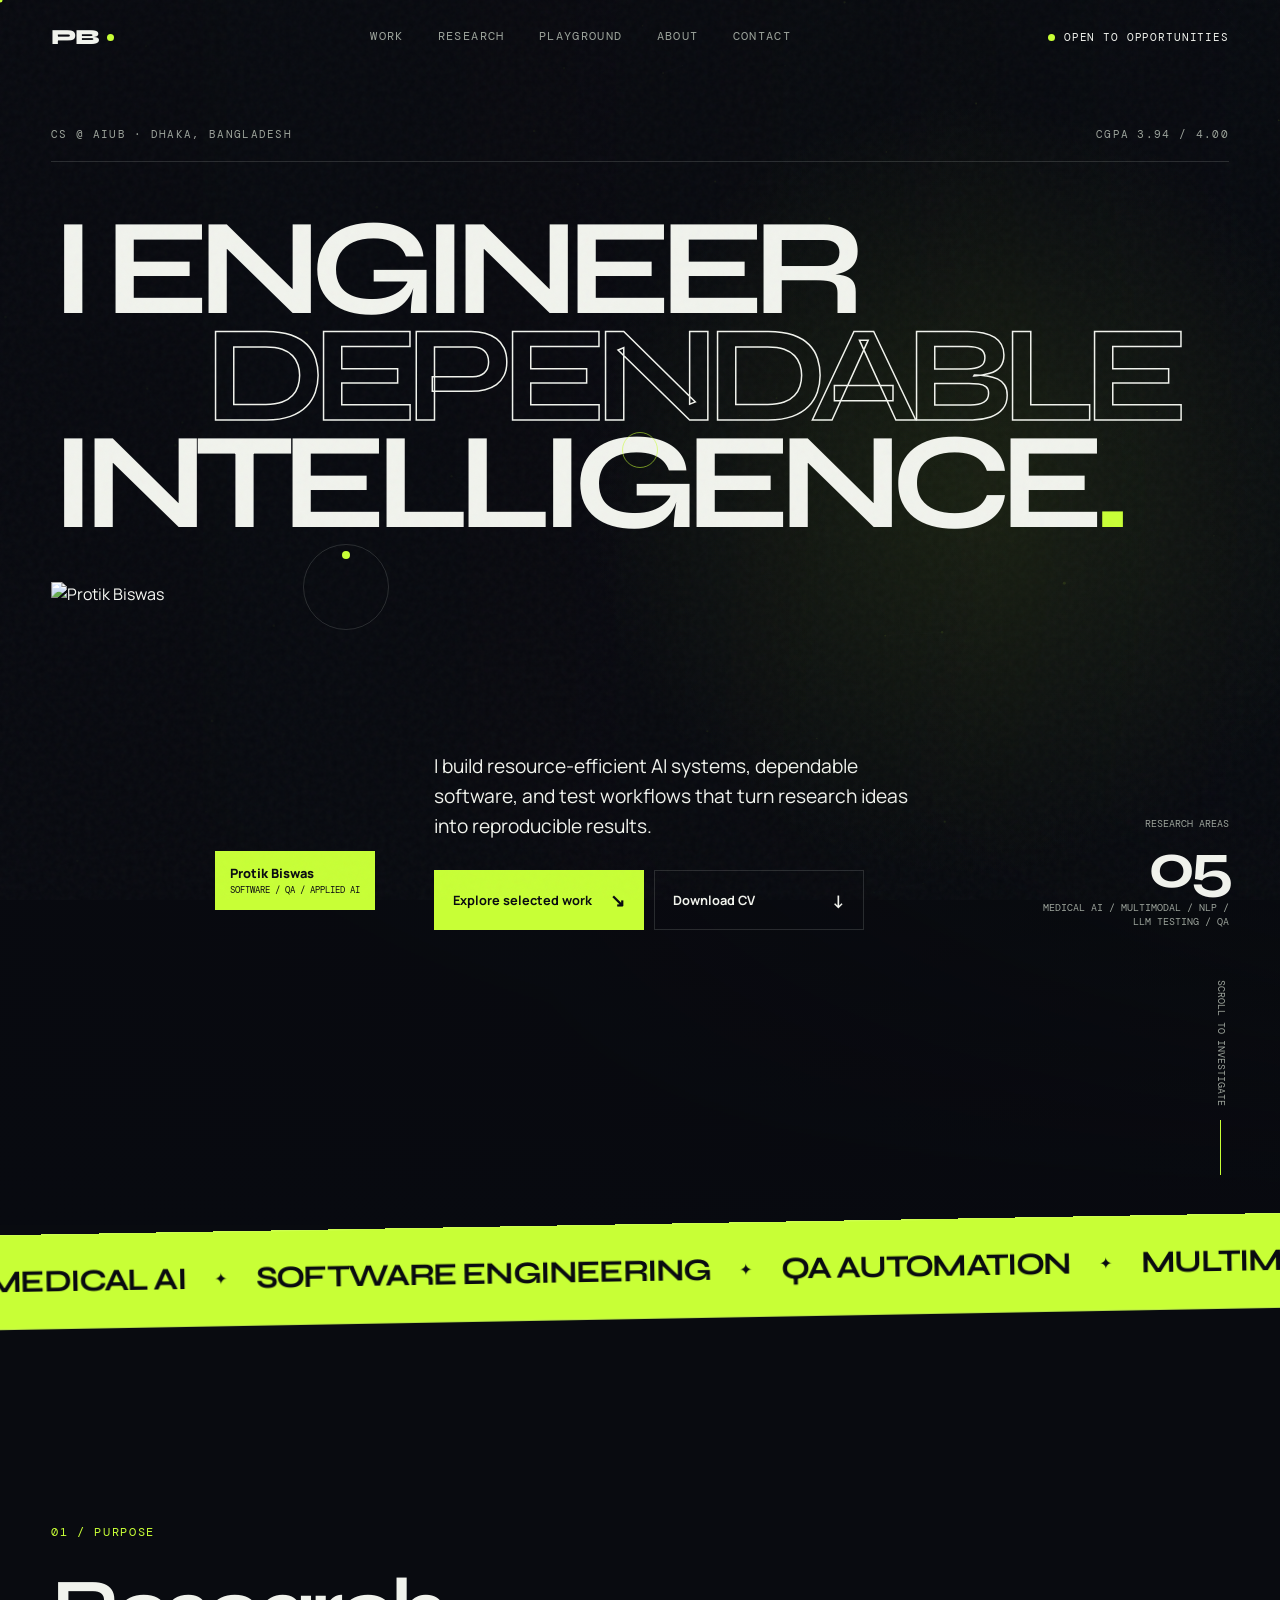
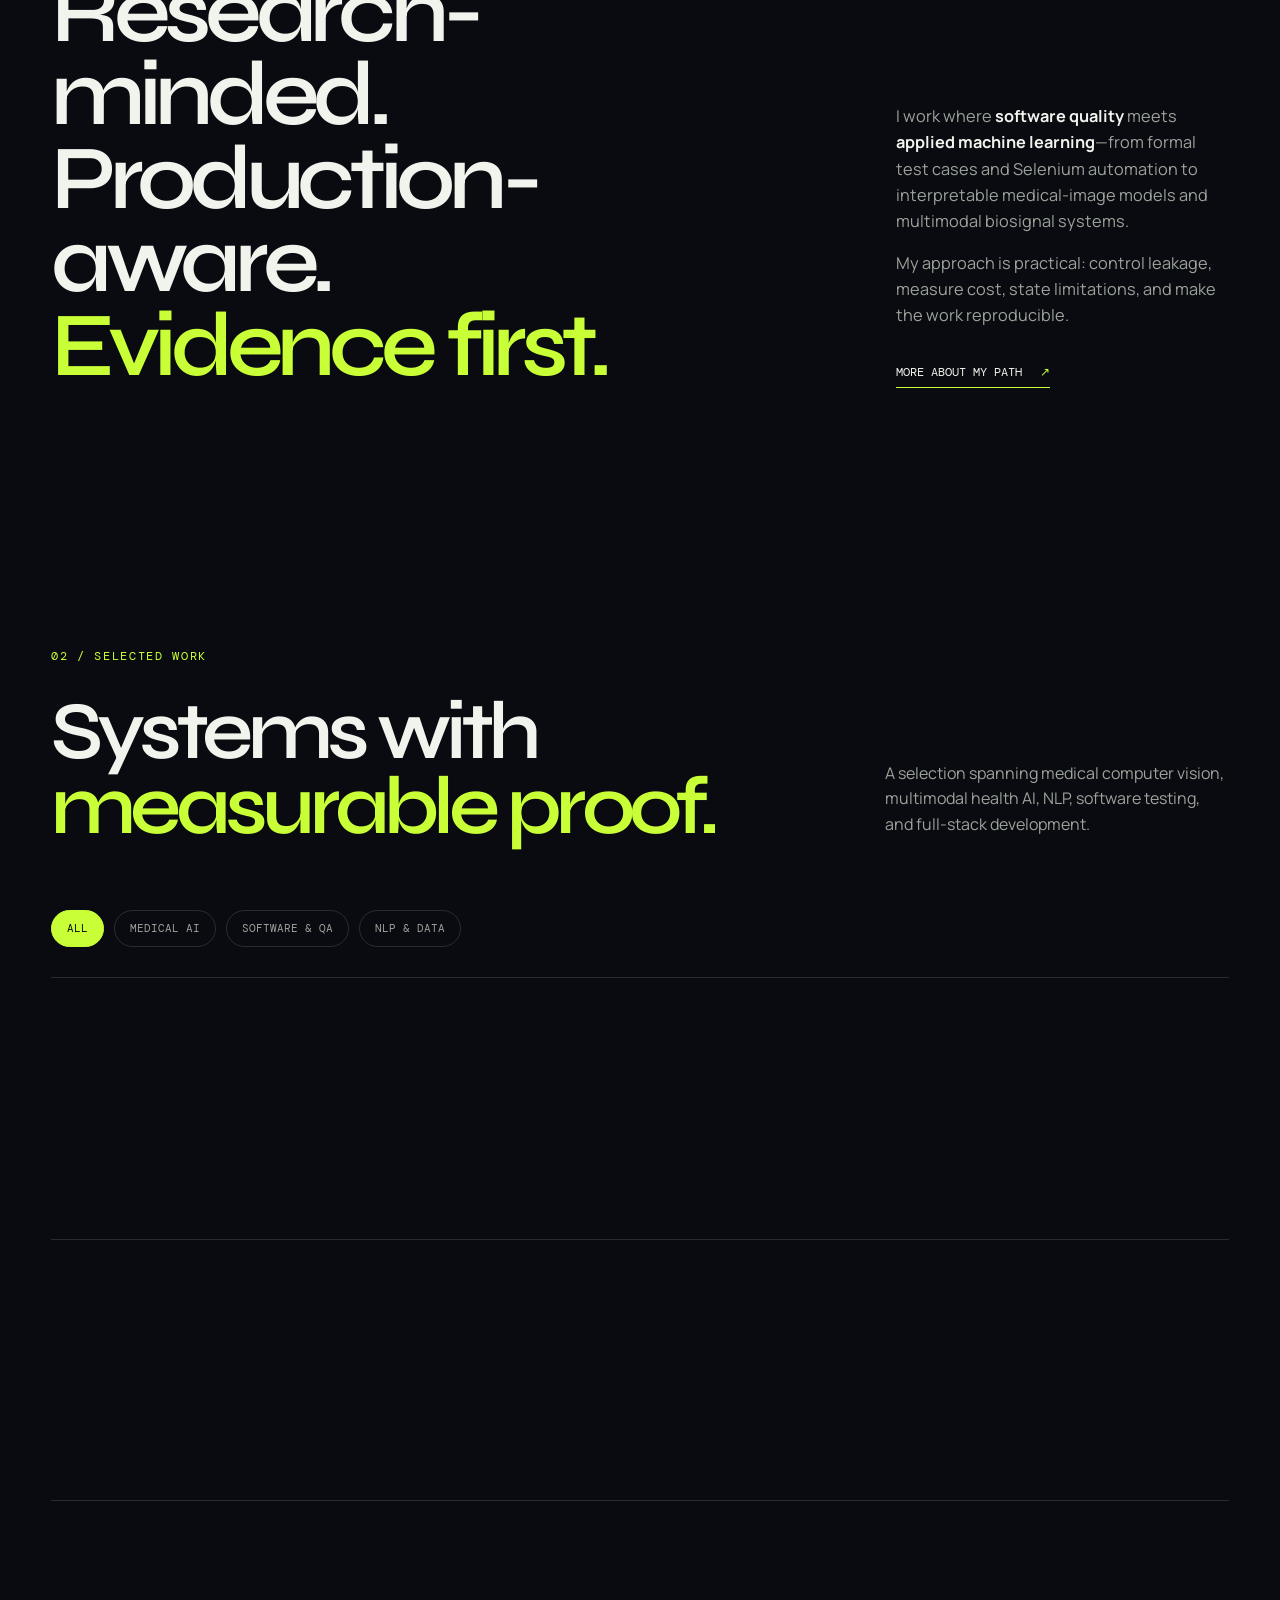
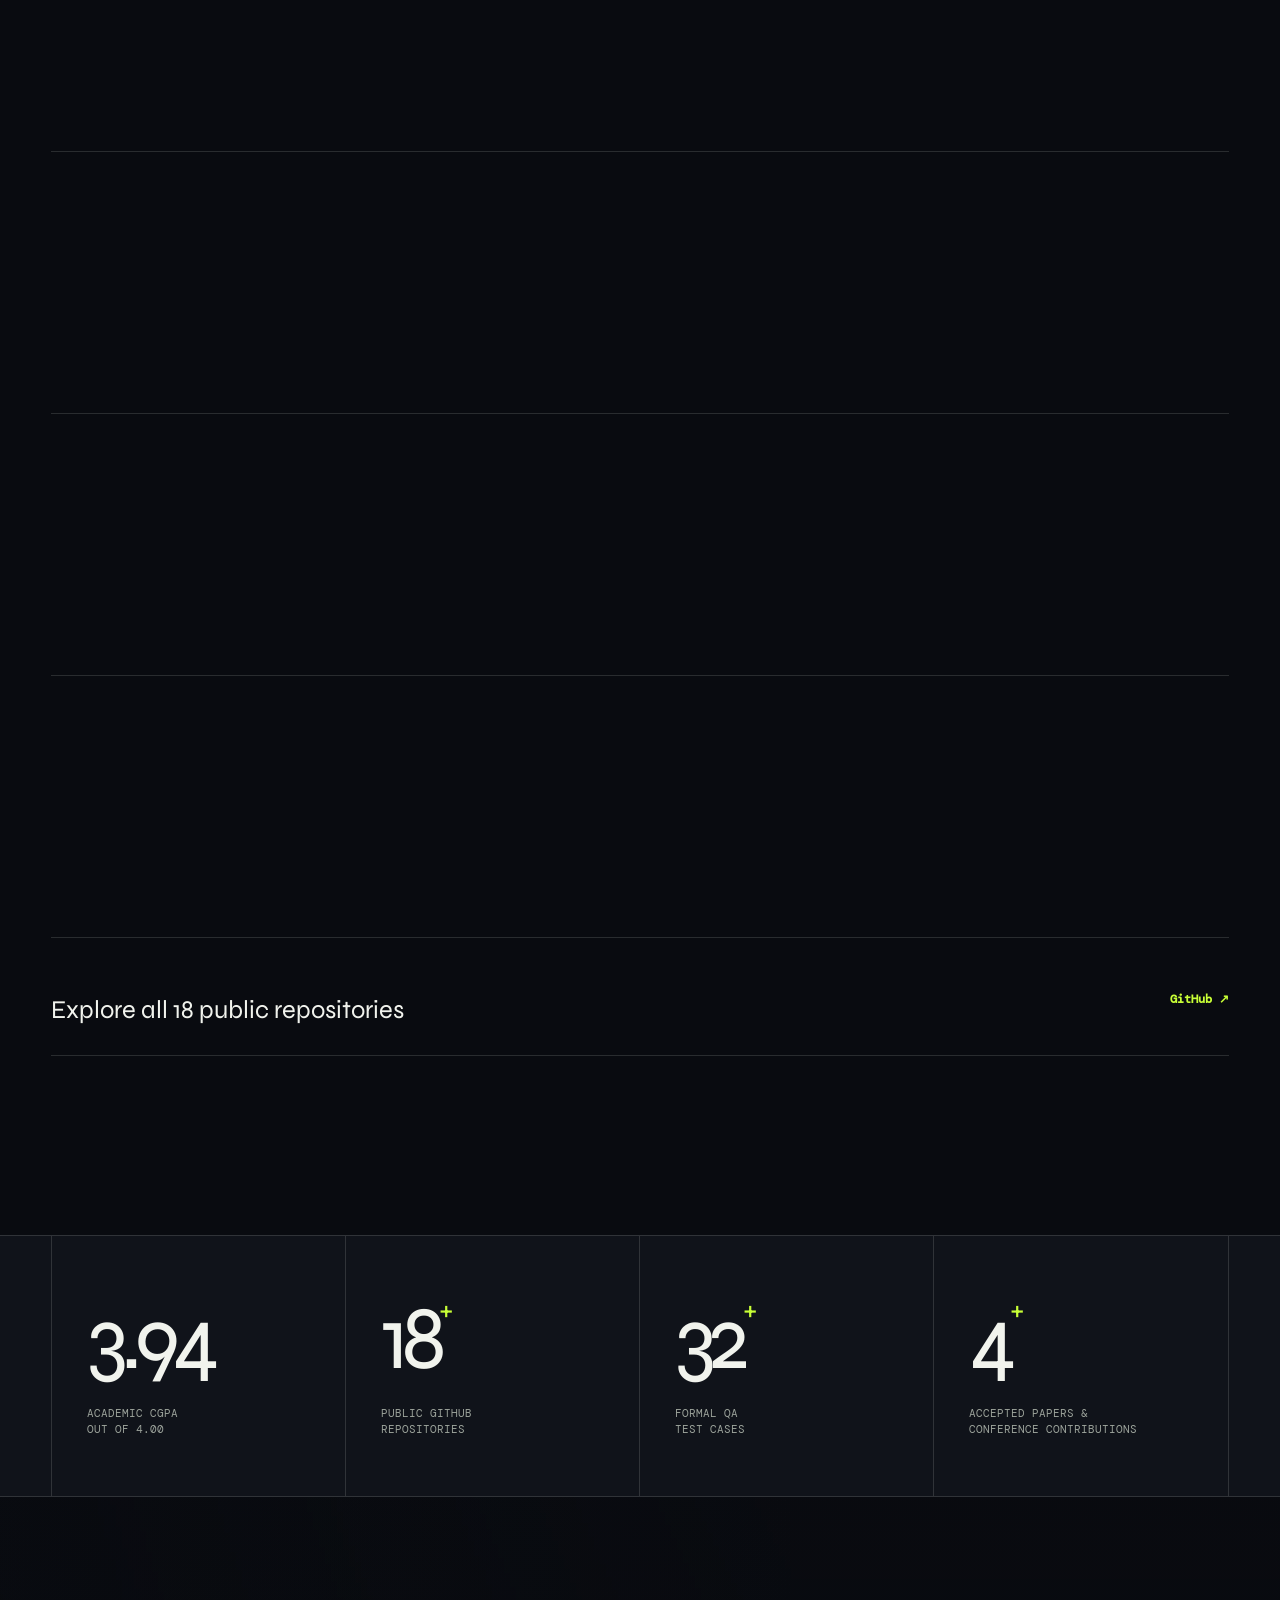
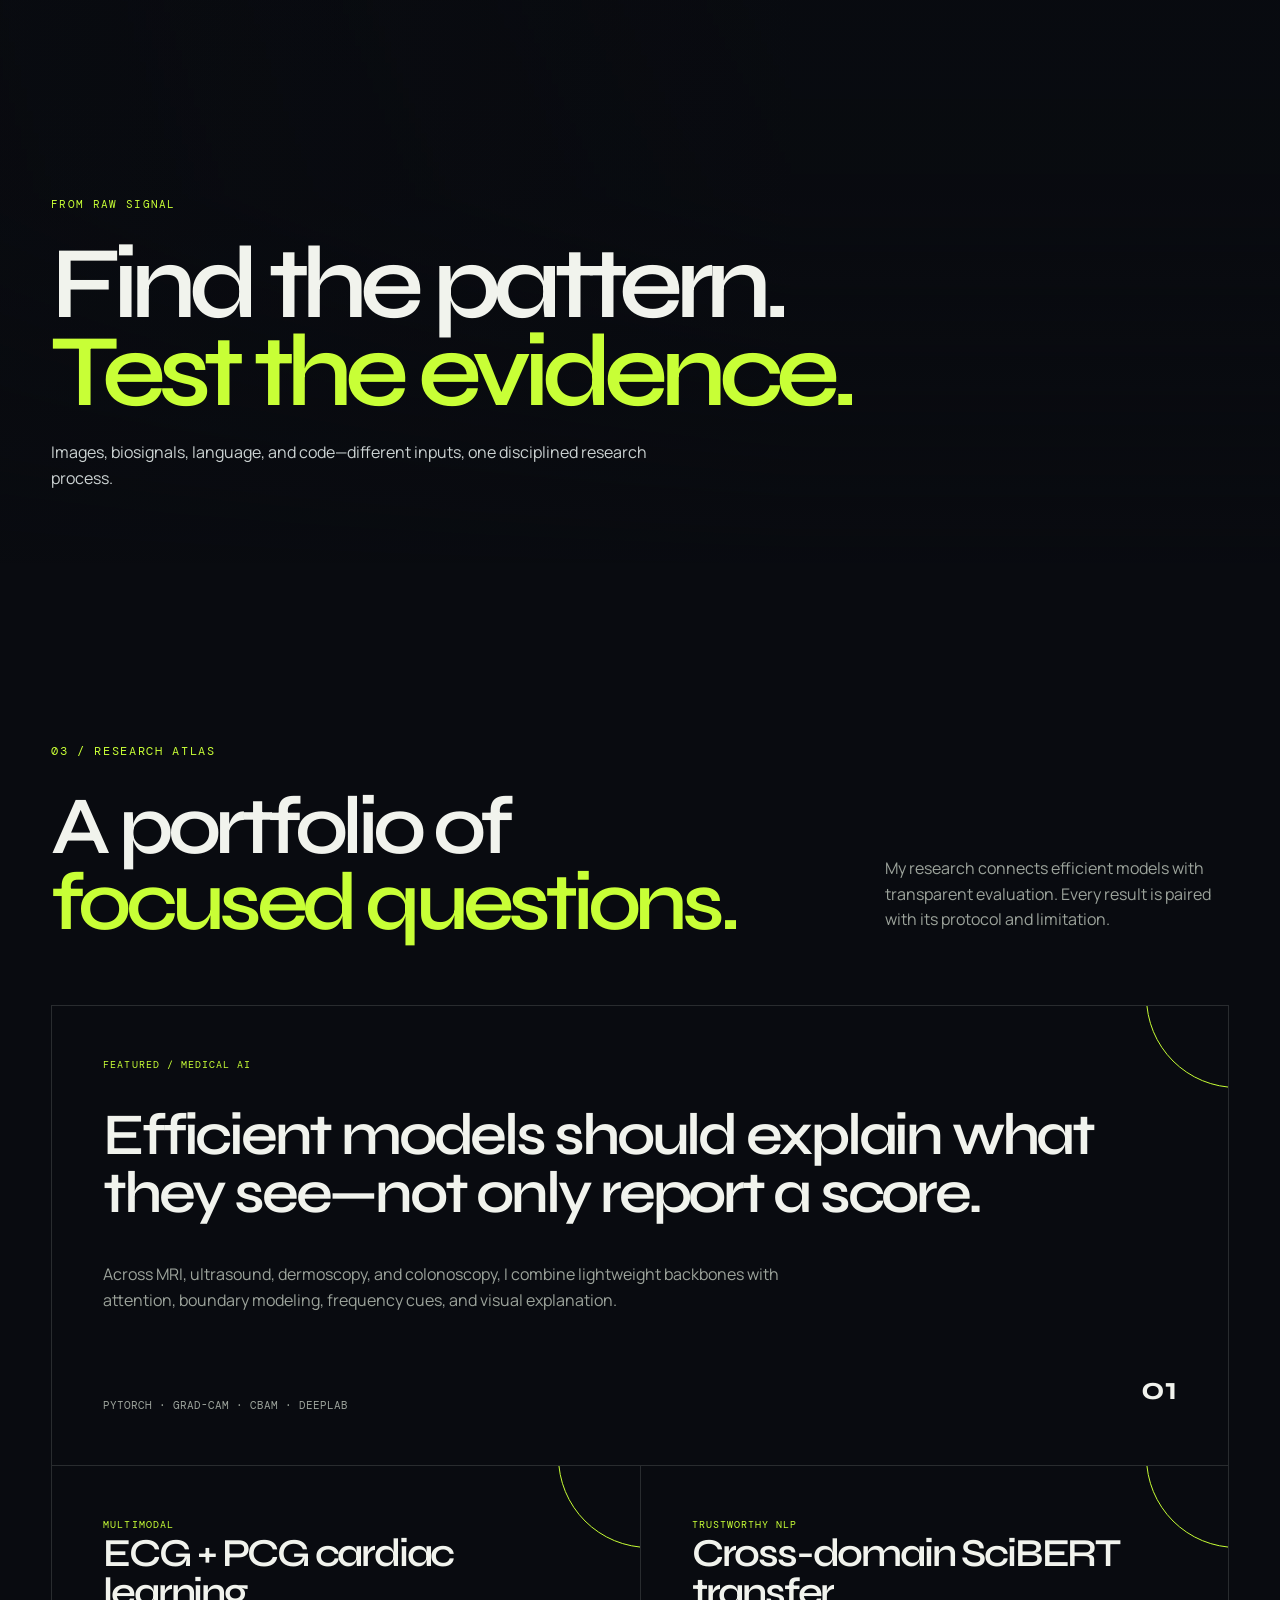
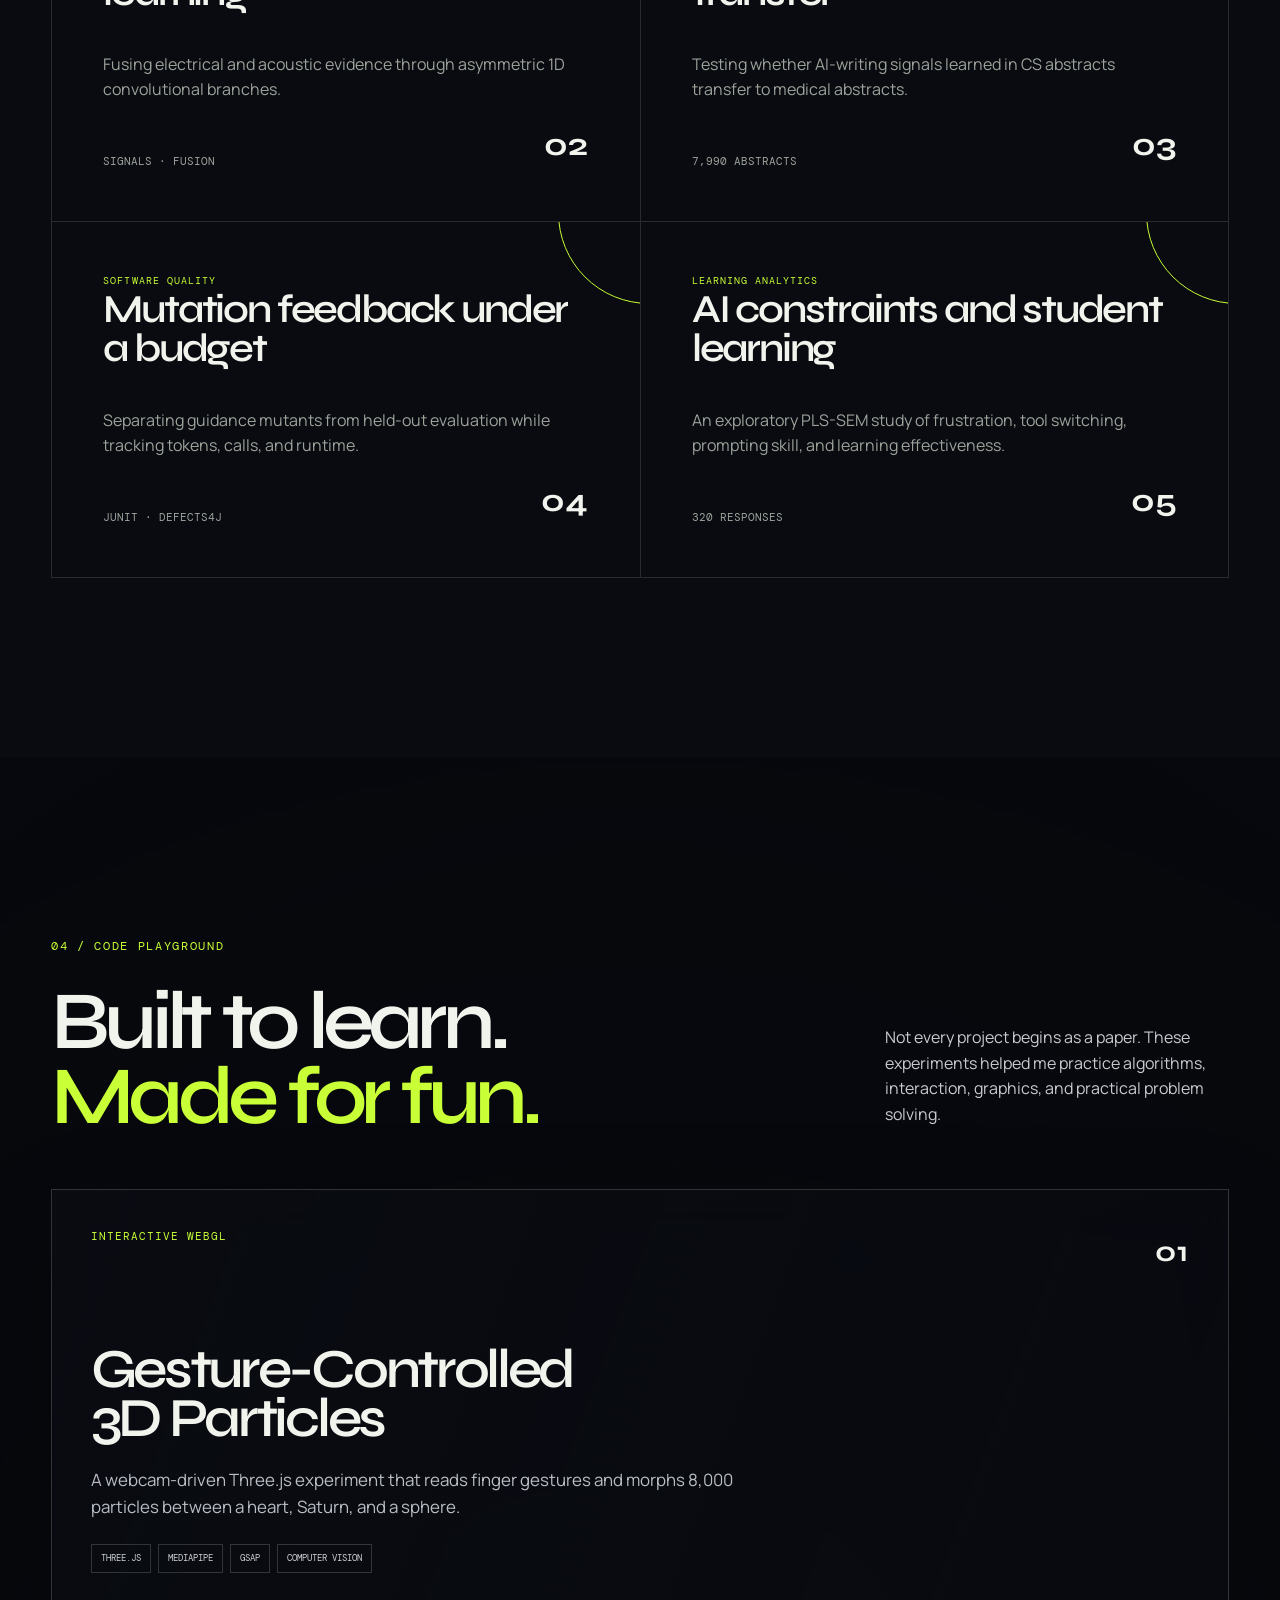
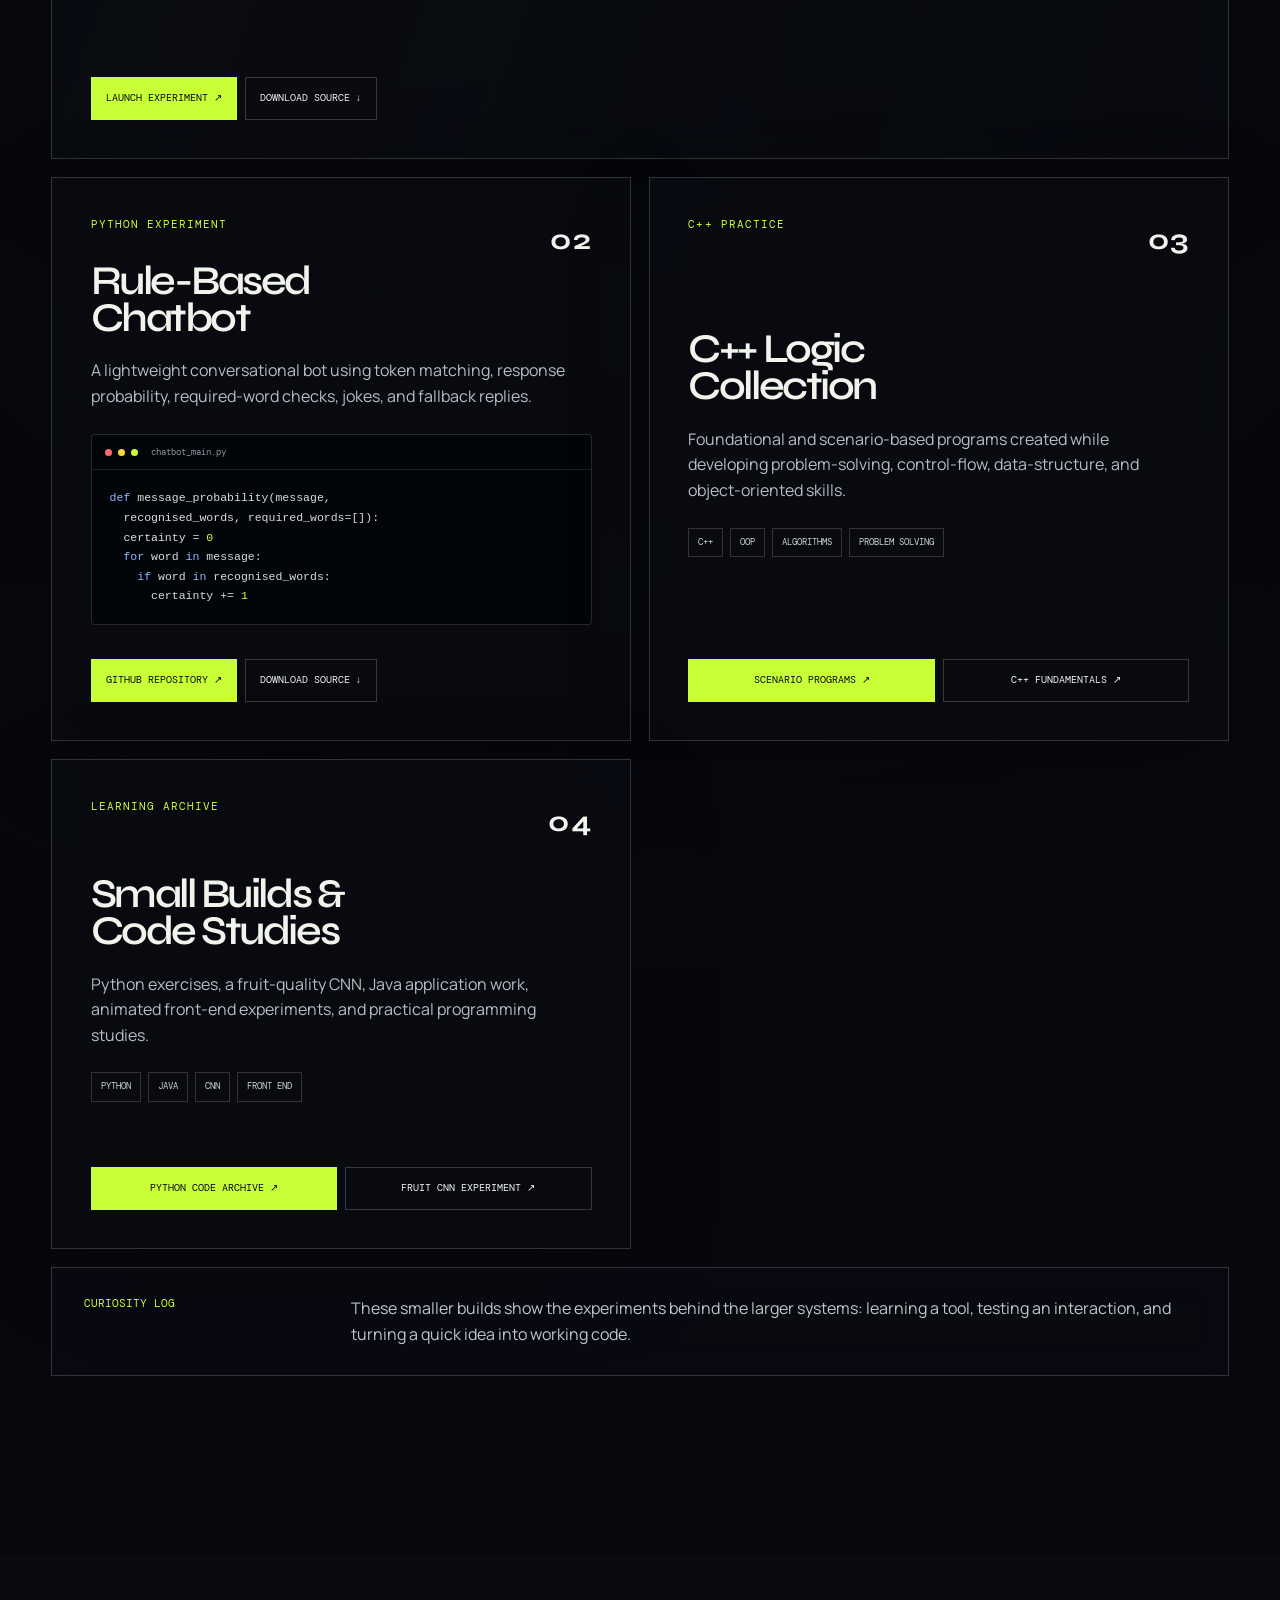
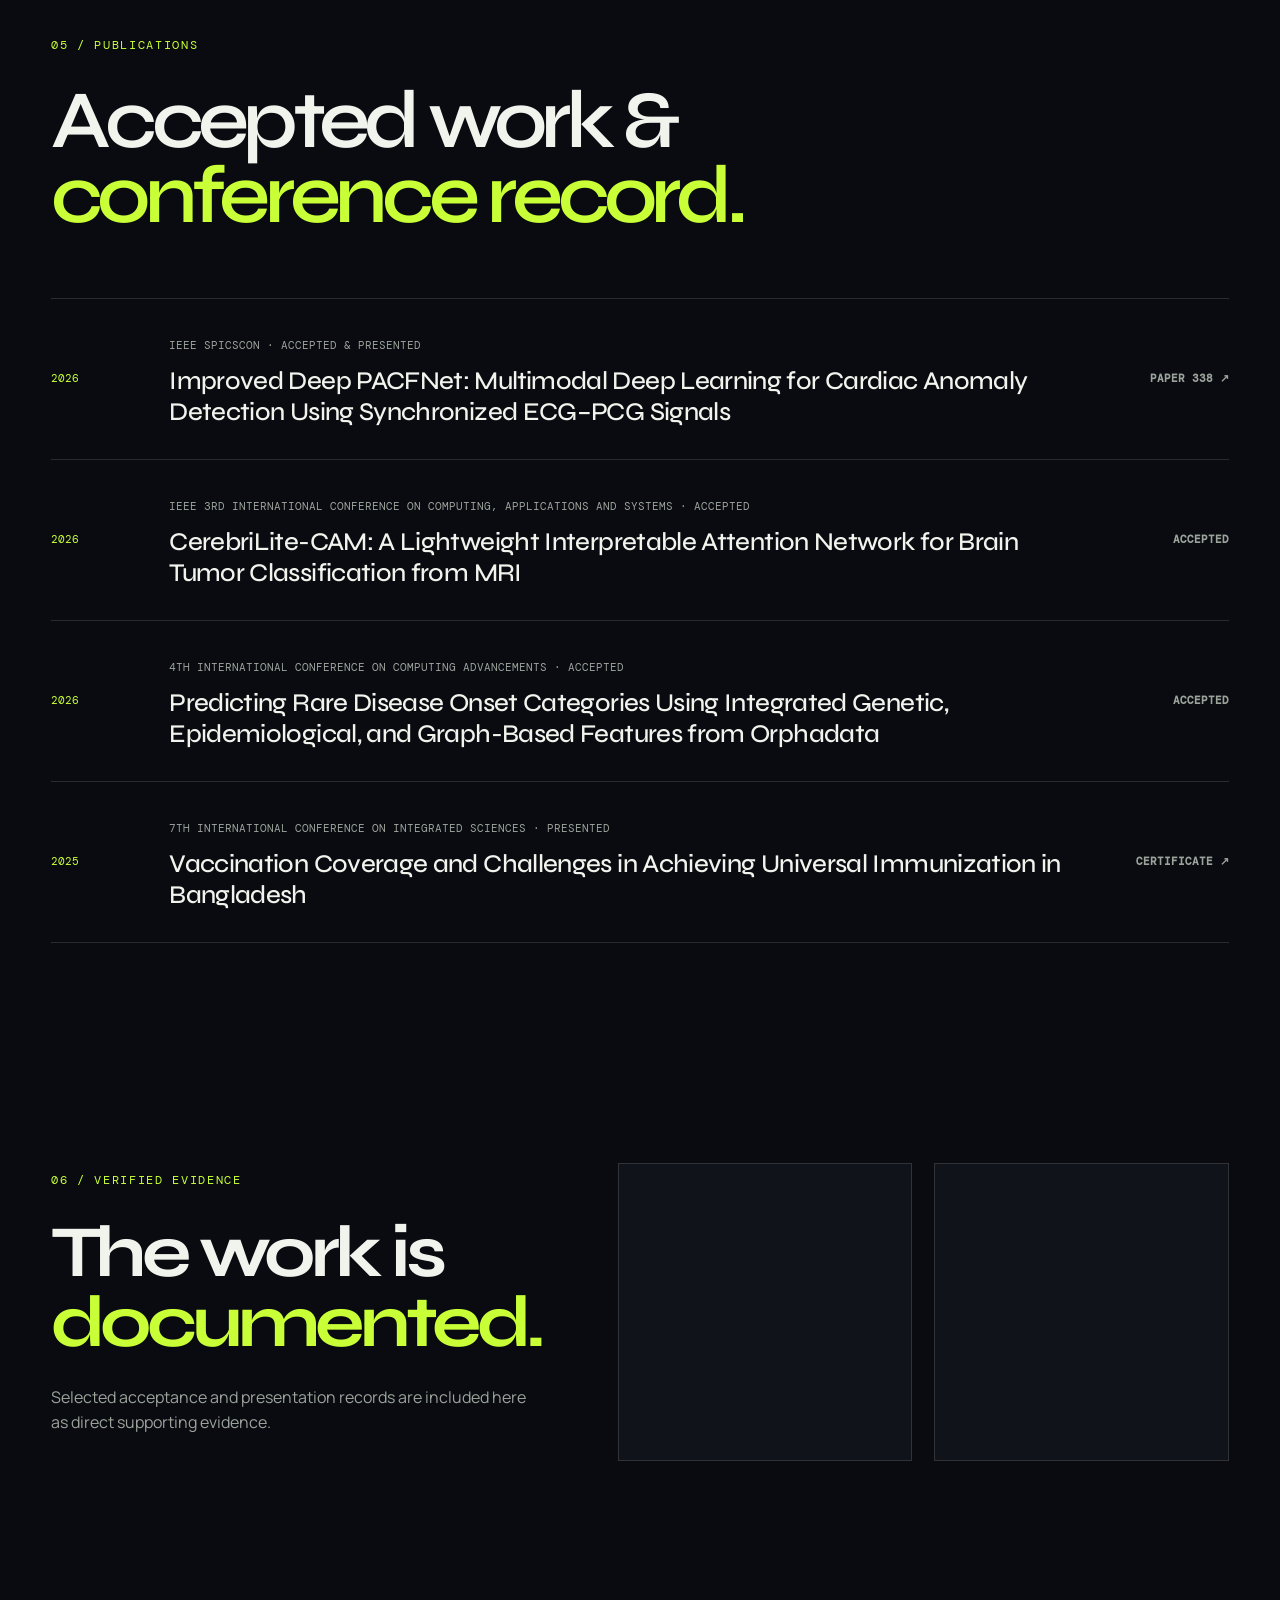
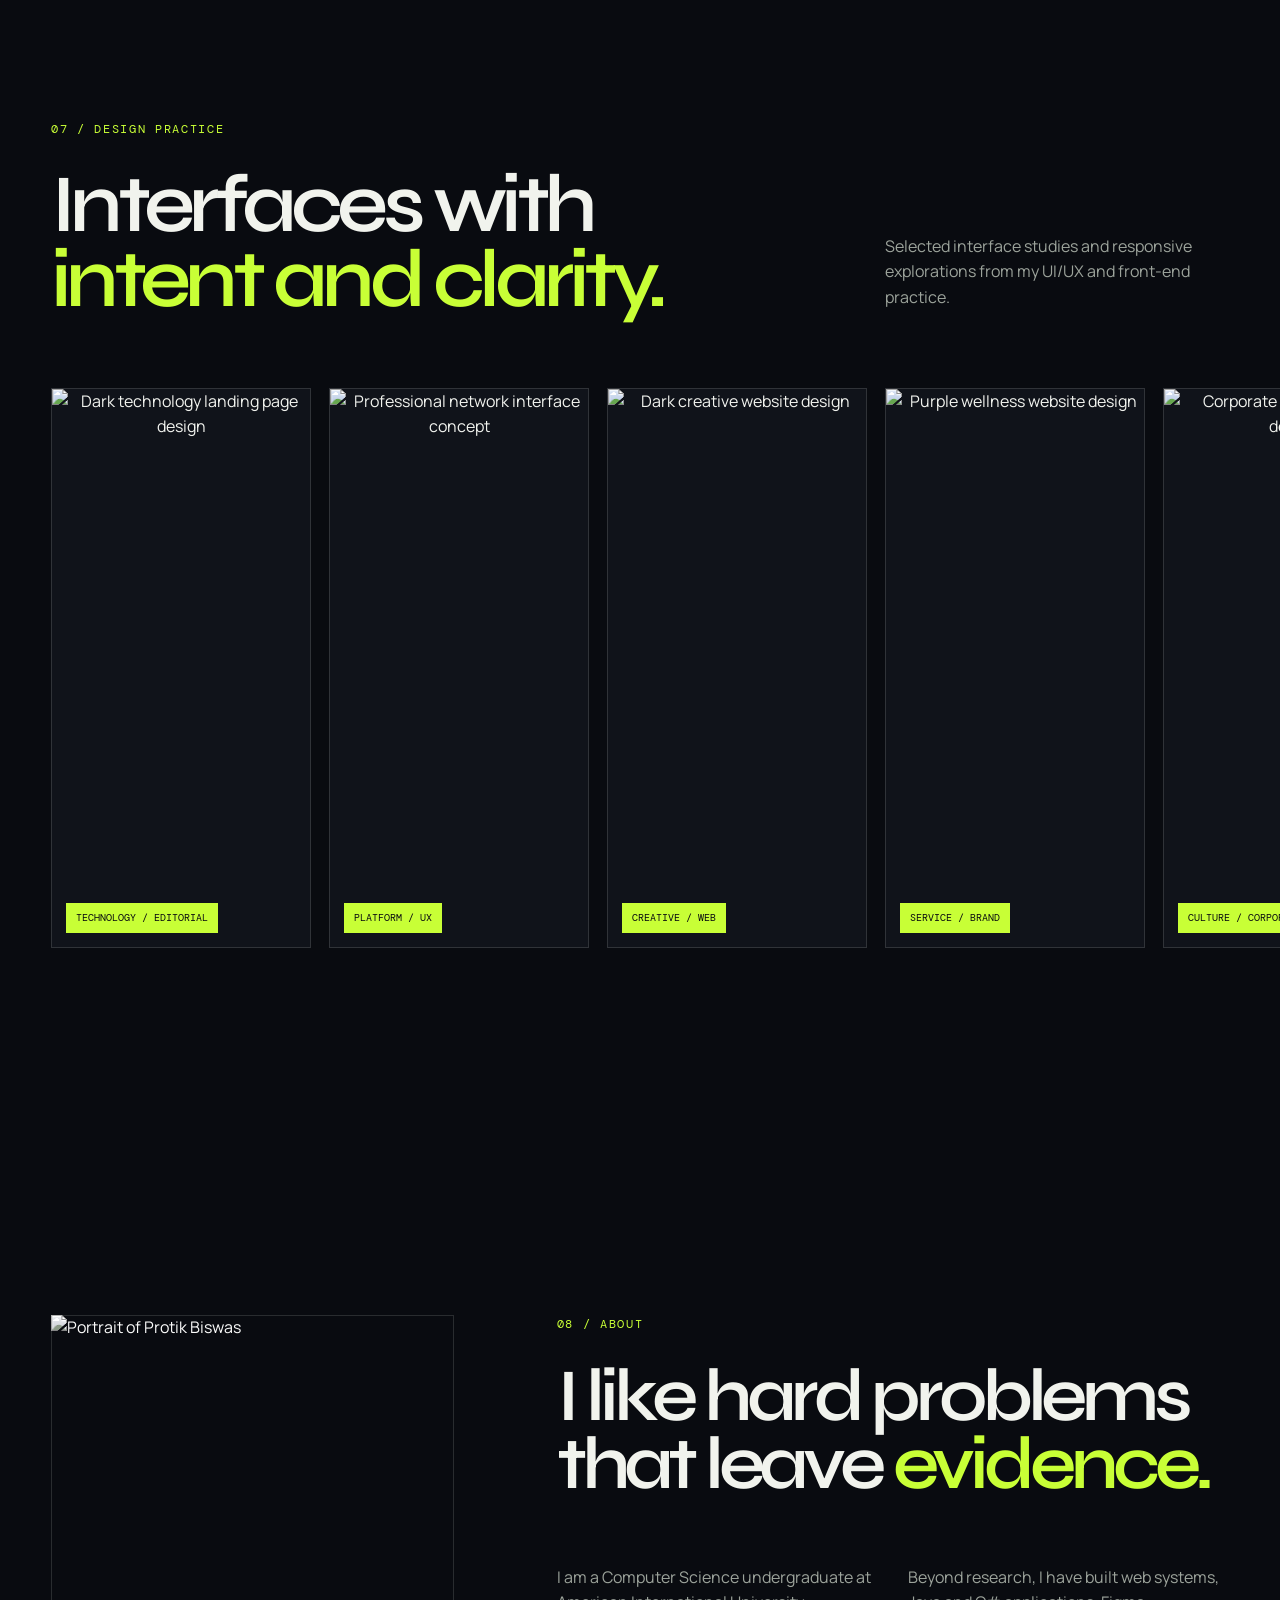
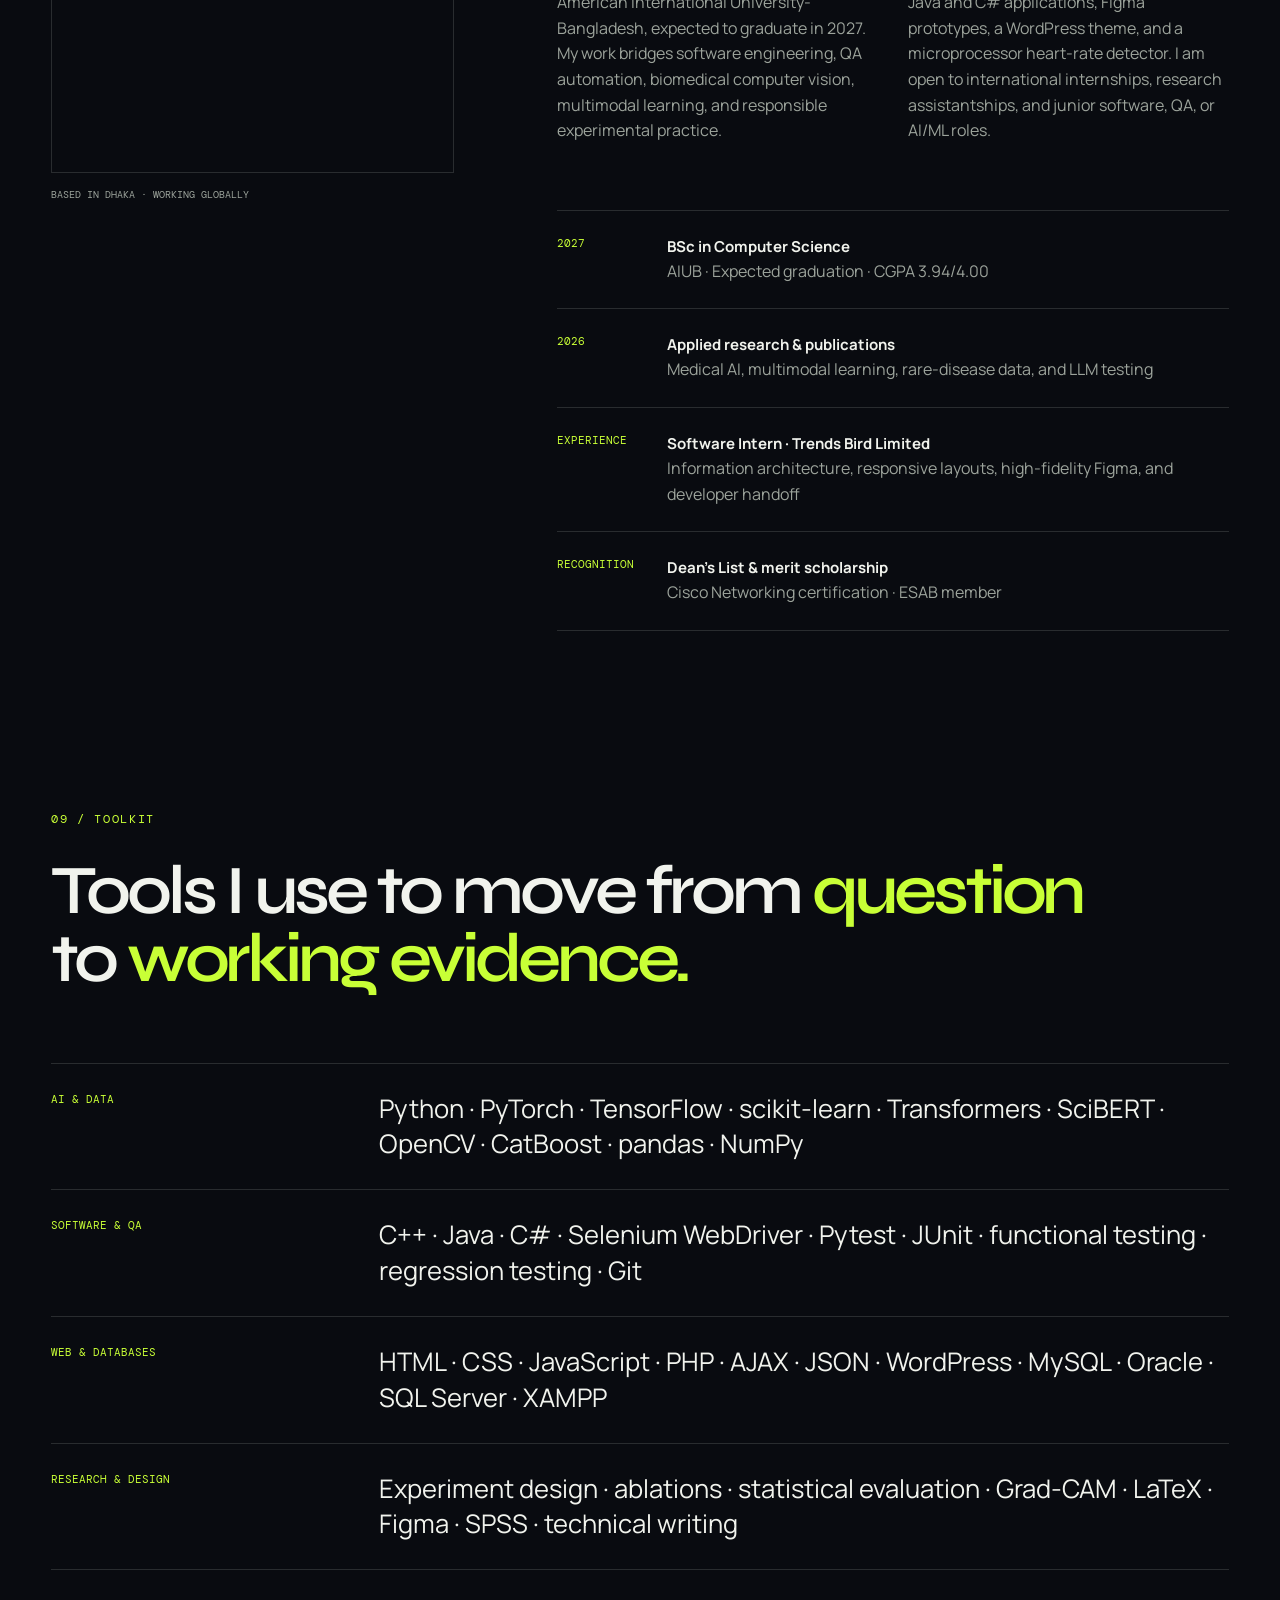
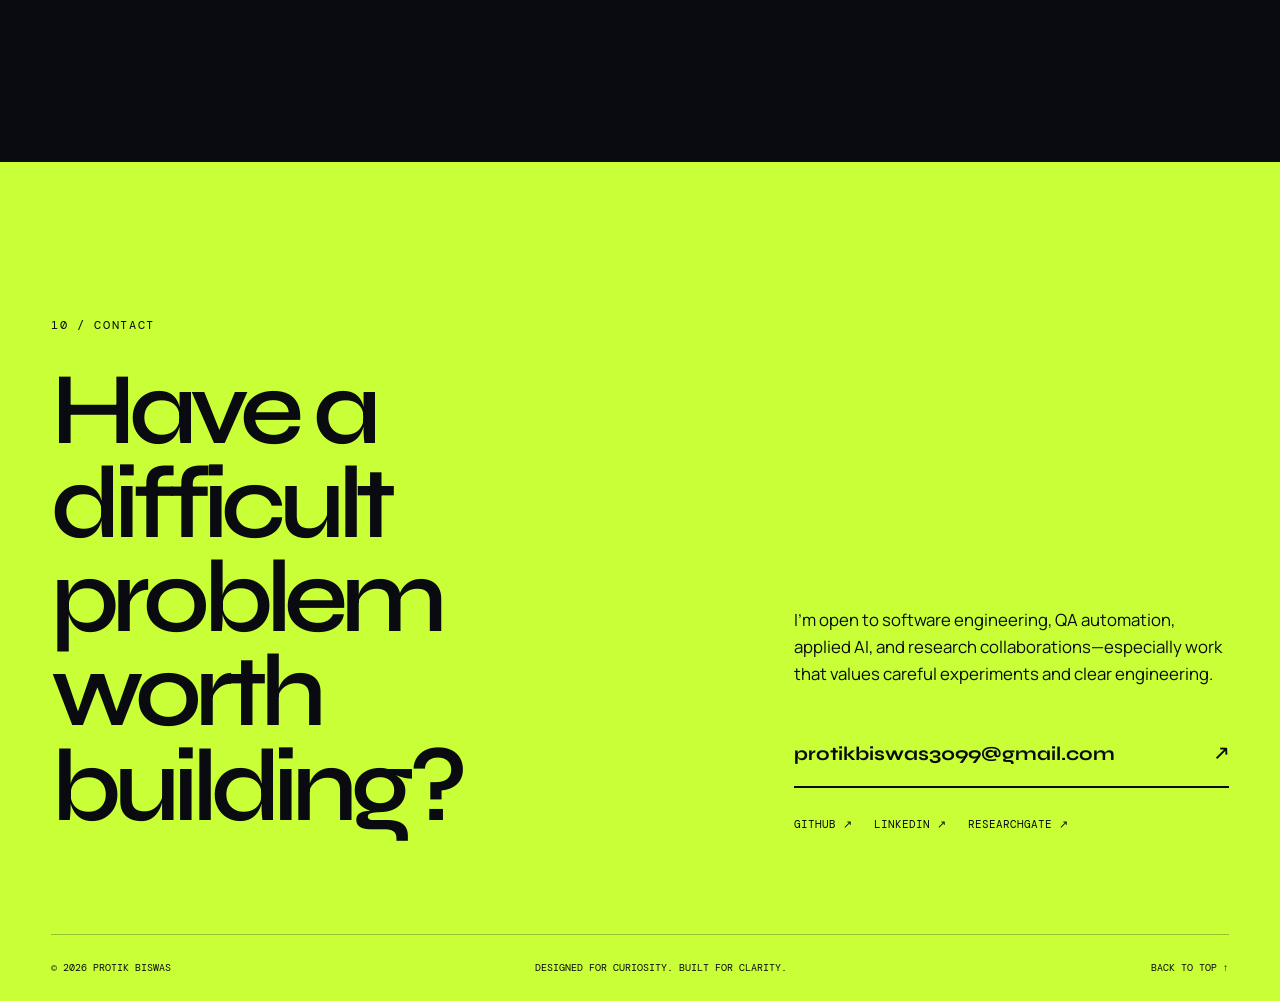
==== index.html @ 7761c6cd "Publish Protik Biswas portfolio" ====
<!doctype html>
<html lang="en">
<head>
  <meta charset="utf-8">
  <meta name="viewport" content="width=device-width, initial-scale=1">
  <meta name="theme-color" content="#090b10">
  <meta name="description" content="Portfolio of Protik Biswas — software engineering, QA automation, applied AI research, medical imaging, multimodal learning, and UI/UX.">
  <title>Protik Biswas — Software, QA & Applied AI</title>
  <link rel="preconnect" href="https://fonts.googleapis.com">
  <link rel="preconnect" href="https://fonts.gstatic.com" crossorigin>
  <link href="https://fonts.googleapis.com/css2?family=DM+Mono:wght@300;400;500&family=Manrope:wght@400;500;600;700&family=Syne:wght@500;600;700;800&display=swap" rel="stylesheet">
  <link rel="icon" type="image/svg+xml" href="favicon.svg">
  <link rel="stylesheet" href="styles.css">
</head>
<body>
  <div class="loader" aria-hidden="true">
    <div class="loader__mark">PB<span>.</span></div>
    <div class="loader__track"><span></span></div>
    <div class="loader__meta"><span>PORTFOLIO / 2026</span><span class="loader__count">00</span></div>
  </div>

  <canvas id="signal-canvas" aria-hidden="true"></canvas>
  <div class="noise" aria-hidden="true"></div>
  <div class="cursor-dot" aria-hidden="true"></div>
  <div class="cursor-ring" aria-hidden="true"></div>

  <header class="site-header">
    <a class="brand magnetic" href="#top" aria-label="Protik Biswas, home">
      <span>PB</span><i></i>
    </a>
    <nav class="desktop-nav" aria-label="Primary navigation">
      <a href="#work">Work</a>
      <a href="#research">Research</a>
      <a href="#playground">Playground</a>
      <a href="#about">About</a>
      <a href="#contact">Contact</a>
    </nav>
    <div class="header-actions">
      <a class="availability" href="mailto:protikbiswas3099@gmail.com"><i></i>Open to opportunities</a>
      <button class="menu-toggle" type="button" aria-expanded="false" aria-controls="mobile-menu" aria-label="Open menu">
        <span></span><span></span>
      </button>
    </div>
  </header>

  <nav class="mobile-menu" id="mobile-menu" aria-label="Mobile navigation">
    <a href="#work"><small>01</small>Work</a>
    <a href="#research"><small>02</small>Research</a>
    <a href="#playground"><small>03</small>Playground</a>
    <a href="#about"><small>04</small>About</a>
    <a href="#contact"><small>05</small>Contact</a>
  </nav>

  <main id="top">
    <section class="hero section-shell" aria-labelledby="hero-title">
      <div class="hero__eyebrow reveal">
        <span>CS @ AIUB · Dhaka, Bangladesh</span>
        <span>CGPA 3.94 / 4.00</span>
      </div>

      <h1 id="hero-title" class="hero__title" aria-label="I engineer dependable intelligence">
        <span class="title-row"><span class="word">I engineer</span></span>
        <span class="title-row title-row--shift"><span class="word accent-outline">dependable</span></span>
        <span class="title-row"><span class="word">intelligence<span class="accent-dot">.</span></span></span>
      </h1>

      <div class="hero__bottom reveal">
        <div class="hero__portrait-wrap tilt-card">
          <div class="portrait-orbit" aria-hidden="true"><span>RESEARCH · ENGINEERING · DESIGN ·</span></div>
          <img class="hero__portrait" src="assets/protik-biswas.png" alt="Protik Biswas">
          <div class="portrait-tag"><span>Protik Biswas</span><small>Software / QA / Applied AI</small></div>
        </div>
        <div class="hero__intro">
          <p>I build resource-efficient AI systems, dependable software, and test workflows that turn research ideas into reproducible results.</p>
          <div class="hero__cta-row">
            <a class="button button--primary magnetic" href="#work"><span>Explore selected work</span><b>↘</b></a>
            <a class="button button--ghost magnetic" href="assets/Protik-Biswas-CV.pdf" download><span>Download CV</span><b>↓</b></a>
          </div>
        </div>
        <div class="hero__index">
          <span>Research areas</span>
          <strong>05</strong>
          <small>Medical AI / Multimodal / NLP / LLM Testing / QA</small>
        </div>
      </div>

      <div class="scroll-cue" aria-hidden="true"><span>Scroll to investigate</span><i></i></div>
    </section>

    <section class="ticker" aria-label="Core capabilities">
      <div class="ticker__track">
        <span>Medical AI</span><i>✦</i><span>Software Engineering</span><i>✦</i><span>QA Automation</span><i>✦</i><span>Multimodal Learning</span><i>✦</i><span>UI / UX</span><i>✦</i>
        <span>Medical AI</span><i>✦</i><span>Software Engineering</span><i>✦</i><span>QA Automation</span><i>✦</i><span>Multimodal Learning</span><i>✦</i><span>UI / UX</span><i>✦</i>
      </div>
    </section>

    <section class="intro-statement section-shell" aria-label="Introduction">
      <p class="kicker reveal">01 / Purpose</p>
      <div class="intro-statement__grid">
        <h2 class="split-lines">Research-minded.<br>Production-aware.<br><em>Evidence first.</em></h2>
        <div class="intro-statement__copy reveal">
          <p>I work where <strong>software quality</strong> meets <strong>applied machine learning</strong>—from formal test cases and Selenium automation to interpretable medical-image models and multimodal biosignal systems.</p>
          <p>My approach is practical: control leakage, measure cost, state limitations, and make the work reproducible.</p>
          <a class="text-link" href="#about">More about my path <span>↗</span></a>
        </div>
      </div>
    </section>

    <section class="work section-shell" id="work" aria-labelledby="work-title">
      <div class="section-heading reveal">
        <div><p class="kicker">02 / Selected Work</p><h2 id="work-title">Systems with<br><em>measurable proof.</em></h2></div>
        <p>A selection spanning medical computer vision, multimodal health AI, NLP, software testing, and full-stack development.</p>
      </div>

      <div class="filter-row reveal" role="group" aria-label="Filter projects">
        <button class="filter is-active" type="button" data-filter="all">All</button>
        <button class="filter" type="button" data-filter="medical">Medical AI</button>
        <button class="filter" type="button" data-filter="software">Software & QA</button>
        <button class="filter" type="button" data-filter="nlp">NLP & Data</button>
      </div>

      <div class="project-list">
        <article class="project-card reveal tilt-card" data-category="medical">
          <div class="project-card__num">01</div>
          <div class="project-card__body">
            <div class="project-card__meta"><span>Multimodal Health AI</span><span>IEEE SPICSCON 2026</span></div>
            <h3>Improved Deep<br>PACFNet</h3>
            <p>Lightweight dual-branch 1D CNN learning synchronized ECG and PCG patterns for cardiac-anomaly detection.</p>
            <ul><li>99.09% accuracy</li><li>722K parameters</li><li>8.41 MB</li></ul>
          </div>
          <a class="project-card__link magnetic" href="https://github.com/pkhunter47/ML_PACFNet_Code" target="_blank" rel="noopener" aria-label="View Improved Deep PACFNet on GitHub">↗</a>
        </article>

        <article class="project-card reveal tilt-card" data-category="medical">
          <div class="project-card__num">02</div>
          <div class="project-card__body">
            <div class="project-card__meta"><span>Medical Imaging</span><span>Accepted · IEEE Conference</span></div>
            <h3>CerebriLite-<br>CAM</h3>
            <p>MobileNetV2 with CBAM attention and Grad-CAM interpretation for four-class brain-tumor MRI classification.</p>
            <ul><li>≈97% accuracy</li><li>2.43M parameters</li><li>Explainable AI</li></ul>
          </div>
          <a class="project-card__link magnetic" href="https://github.com/pkhunter47/brain-tumor-mri-research" target="_blank" rel="noopener" aria-label="View CerebriLite-CAM on GitHub">↗</a>
        </article>

        <article class="project-card reveal tilt-card" data-category="medical">
          <div class="project-card__num">03</div>
          <div class="project-card__body">
            <div class="project-card__meta"><span>Ultrasound Segmentation</span><span>Research Manuscript</span></div>
            <h3>DeepLabNet</h3>
            <p>Haar-frequency fusion, entropy-guided refinement, and boundary supervision for challenging liver ultrasound.</p>
            <ul><li>0.8641 Dice</li><li>0.7707 IoU</li><li>11.023M params</li></ul>
          </div>
          <a class="project-card__link magnetic" href="https://github.com/pkhunter47/deeplabnet-liver-ultrasound" target="_blank" rel="noopener" aria-label="View DeepLabNet on GitHub">↗</a>
        </article>

        <article class="project-card reveal tilt-card" data-category="software">
          <div class="project-card__num">04</div>
          <div class="project-card__body">
            <div class="project-card__meta"><span>LLMs for Software Engineering</span><span>Preliminary Study</span></div>
            <h3>Budget-Aware<br>LLM Testing</h3>
            <p>Leakage-controlled JUnit generation using bounded repair and adaptive mutation feedback under fixed resource budgets.</p>
            <ul><li>Defects4J</li><li>Qwen2.5-Coder</li><li>Cost tracked</li></ul>
          </div>
          <a class="project-card__link magnetic" href="https://github.com/pkhunter47/budget-aware-llm-unit-testing" target="_blank" rel="noopener" aria-label="View Budget-Aware LLM Testing on GitHub">↗</a>
        </article>

        <article class="project-card reveal tilt-card" data-category="nlp">
          <div class="project-card__num">05</div>
          <div class="project-card__body">
            <div class="project-card__meta"><span>Biomedical Data Mining</span><span>Accepted · ICCA 2026</span></div>
            <h3>Rare Disease<br>Onset</h3>
            <p>CatBoost integrating Orphadata epidemiology, TF-IDF/SVD text, and Node2Vec disease–gene graph features.</p>
            <ul><li>6,729 diseases</li><li>0.7948 Top-2</li><li>Graph enhanced</li></ul>
          </div>
          <a class="project-card__link magnetic" href="https://github.com/pkhunter47/rare-disease-onset-prediction" target="_blank" rel="noopener" aria-label="View Rare Disease Onset project on GitHub">↗</a>
        </article>

        <article class="project-card reveal tilt-card" data-category="software">
          <div class="project-card__num">06</div>
          <div class="project-card__body">
            <div class="project-card__meta"><span>QA Automation</span><span>PHP / MySQL / Selenium</span></div>
            <h3>Hostel<br>Management QA</h3>
            <p>A full test plan with 32 formal cases, automated workflows, database checks, defects, and regression evidence.</p>
            <ul><li>32 test cases</li><li>Selenium + Pytest</li><li>Security scenarios</li></ul>
          </div>
          <a class="project-card__link magnetic" href="https://github.com/pkhunter47/WT_fall-25-26-" target="_blank" rel="noopener" aria-label="View Hostel Management project on GitHub">↗</a>
        </article>
      </div>

      <a class="wide-link reveal magnetic" href="https://github.com/pkhunter47?tab=repositories" target="_blank" rel="noopener"><span>Explore all 18 public repositories</span><b>GitHub ↗</b></a>
    </section>

    <section class="metrics" aria-label="Selected metrics">
      <div class="metrics__grid section-shell">
        <div class="metric reveal"><span class="counter" data-target="3.94" data-decimals="2">0</span><small>Academic CGPA<br>out of 4.00</small></div>
        <div class="metric reveal"><span class="counter" data-target="18">0</span><small>Public GitHub<br>repositories</small></div>
        <div class="metric reveal"><span class="counter" data-target="32">0</span><small>Formal QA<br>test cases</small></div>
        <div class="metric reveal"><span class="counter" data-target="4">0</span><small>Accepted papers &<br>conference contributions</small></div>
      </div>
    </section>

    <section class="visual-break visual-break--research" aria-label="Research visual statement" data-parallax>
      <div class="visual-break__overlay"></div>
      <div class="visual-break__content section-shell reveal">
        <span>From raw signal</span>
        <h2>Find the pattern.<br><em>Test the evidence.</em></h2>
        <p>Images, biosignals, language, and code—different inputs, one disciplined research process.</p>
      </div>
    </section>

    <section class="research section-shell" id="research" aria-labelledby="research-title">
      <div class="section-heading reveal">
        <div><p class="kicker">03 / Research Atlas</p><h2 id="research-title">A portfolio of<br><em>focused questions.</em></h2></div>
        <p>My research connects efficient models with transparent evaluation. Every result is paired with its protocol and limitation.</p>
      </div>

      <div class="research-grid">
        <article class="research-tile research-tile--feature reveal">
          <span class="research-tile__label">Featured / Medical AI</span>
          <h3>Efficient models should explain what they see—not only report a score.</h3>
          <p>Across MRI, ultrasound, dermoscopy, and colonoscopy, I combine lightweight backbones with attention, boundary modeling, frequency cues, and visual explanation.</p>
          <div class="research-tile__footer"><span>PyTorch · Grad-CAM · CBAM · DeepLab</span><b>01</b></div>
        </article>
        <article class="research-tile reveal">
          <span class="research-tile__label">Multimodal</span>
          <h3>ECG + PCG cardiac learning</h3>
          <p>Fusing electrical and acoustic evidence through asymmetric 1D convolutional branches.</p>
          <div class="research-tile__footer"><span>Signals · Fusion</span><b>02</b></div>
        </article>
        <article class="research-tile reveal">
          <span class="research-tile__label">Trustworthy NLP</span>
          <h3>Cross-domain SciBERT transfer</h3>
          <p>Testing whether AI-writing signals learned in CS abstracts transfer to medical abstracts.</p>
          <div class="research-tile__footer"><span>7,990 abstracts</span><b>03</b></div>
        </article>
        <article class="research-tile reveal">
          <span class="research-tile__label">Software Quality</span>
          <h3>Mutation feedback under a budget</h3>
          <p>Separating guidance mutants from held-out evaluation while tracking tokens, calls, and runtime.</p>
          <div class="research-tile__footer"><span>JUnit · Defects4J</span><b>04</b></div>
        </article>
        <article class="research-tile reveal">
          <span class="research-tile__label">Learning Analytics</span>
          <h3>AI constraints and student learning</h3>
          <p>An exploratory PLS-SEM study of frustration, tool switching, prompting skill, and learning effectiveness.</p>
          <div class="research-tile__footer"><span>320 responses</span><b>05</b></div>
        </article>
      </div>
    </section>

    <section class="playground" id="playground" aria-labelledby="playground-title" data-parallax>
      <div class="playground__shade"></div>
      <div class="section-shell playground__inner">
        <div class="section-heading section-heading--light reveal">
          <div><p class="kicker">04 / Code Playground</p><h2 id="playground-title">Built to learn.<br><em>Made for fun.</em></h2></div>
          <p>Not every project begins as a paper. These experiments helped me practice algorithms, interaction, graphics, and practical problem solving.</p>
        </div>

        <div class="playground-grid">
          <article class="fun-card fun-card--feature reveal tilt-card">
            <div class="fun-card__top"><span>Interactive WebGL</span><b>01</b></div>
            <div class="fun-card__content">
              <h3>Gesture-Controlled<br>3D Particles</h3>
              <p>A webcam-driven Three.js experiment that reads finger gestures and morphs 8,000 particles between a heart, Saturn, and a sphere.</p>
              <div class="fun-card__tags"><span>Three.js</span><span>MediaPipe</span><span>GSAP</span><span>Computer Vision</span></div>
            </div>
            <div class="fun-card__actions">
              <a href="assets/code/gesture-particles.html" target="_blank" rel="noopener">Launch experiment ↗</a>
              <a href="assets/code/gesture-particles.html" download>Download source ↓</a>
            </div>
          </article>

          <article class="fun-card reveal tilt-card">
            <div class="fun-card__top"><span>Python Experiment</span><b>02</b></div>
            <div class="fun-card__content">
              <h3>Rule-Based<br>Chatbot</h3>
              <p>A lightweight conversational bot using token matching, response probability, required-word checks, jokes, and fallback replies.</p>
              <div class="code-window" aria-label="Python code sample">
                <span><i></i><i></i><i></i> chatbot_main.py</span>
                <pre><code><em>def</em> message_probability(message,
  recognised_words, required_words=[]):
  certainty = <b>0</b>
  <em>for</em> word <em>in</em> message:
    <em>if</em> word <em>in</em> recognised_words:
      certainty += <b>1</b></code></pre>
              </div>
            </div>
            <div class="fun-card__actions">
              <a href="https://github.com/pkhunter47/Python-chatbot" target="_blank" rel="noopener">GitHub repository ↗</a>
              <a href="assets/code/python-chatbot-source.zip" download>Download source ↓</a>
            </div>
          </article>

          <article class="fun-card reveal tilt-card">
            <div class="fun-card__top"><span>C++ Practice</span><b>03</b></div>
            <div class="fun-card__content">
              <h3>C++ Logic<br>Collection</h3>
              <p>Foundational and scenario-based programs created while developing problem-solving, control-flow, data-structure, and object-oriented skills.</p>
              <div class="fun-card__tags"><span>C++</span><span>OOP</span><span>Algorithms</span><span>Problem Solving</span></div>
            </div>
            <div class="fun-card__actions fun-card__actions--stacked">
              <a href="https://github.com/pkhunter47/C---codes" target="_blank" rel="noopener">Scenario programs ↗</a>
              <a href="https://github.com/pkhunter47/C-codes" target="_blank" rel="noopener">C++ fundamentals ↗</a>
            </div>
          </article>

          <article class="fun-card reveal tilt-card">
            <div class="fun-card__top"><span>Learning Archive</span><b>04</b></div>
            <div class="fun-card__content">
              <h3>Small Builds &<br>Code Studies</h3>
              <p>Python exercises, a fruit-quality CNN, Java application work, animated front-end experiments, and practical programming studies.</p>
              <div class="fun-card__tags"><span>Python</span><span>Java</span><span>CNN</span><span>Front End</span></div>
            </div>
            <div class="fun-card__actions fun-card__actions--stacked">
              <a href="https://github.com/pkhunter47/pyhton-codes" target="_blank" rel="noopener">Python code archive ↗</a>
              <a href="https://github.com/pkhunter47/CNN-on-Fruits-fresh-and-rotten-for-classification-dataset" target="_blank" rel="noopener">Fruit CNN experiment ↗</a>
            </div>
          </article>
        </div>

        <div class="playground-note reveal">
          <span>Curiosity log</span>
          <p>These smaller builds show the experiments behind the larger systems: learning a tool, testing an interaction, and turning a quick idea into working code.</p>
        </div>
      </div>
    </section>

    <section class="publications section-shell" aria-labelledby="publications-title">
      <div class="section-heading reveal">
        <div><p class="kicker">05 / Publications</p><h2 id="publications-title">Accepted work &<br><em>conference record.</em></h2></div>
      </div>
      <div class="publication-list">
        <a class="publication reveal" href="assets/evidence/SPICSCON-Paper-338-Acceptance.pdf" target="_blank">
          <span class="publication__year">2026</span><div><small>IEEE SPICSCON · Accepted & Presented</small><h3>Improved Deep PACFNet: Multimodal Deep Learning for Cardiac Anomaly Detection Using Synchronized ECG–PCG Signals</h3></div><b>Paper 338 ↗</b>
        </a>
        <div class="publication reveal">
          <span class="publication__year">2026</span><div><small>IEEE 3rd International Conference on Computing, Applications and Systems · Accepted</small><h3>CerebriLite-CAM: A Lightweight Interpretable Attention Network for Brain Tumor Classification from MRI</h3></div><b>Accepted</b>
        </div>
        <div class="publication reveal">
          <span class="publication__year">2026</span><div><small>4th International Conference on Computing Advancements · Accepted</small><h3>Predicting Rare Disease Onset Categories Using Integrated Genetic, Epidemiological, and Graph-Based Features from Orphadata</h3></div><b>Accepted</b>
        </div>
        <a class="publication reveal" href="assets/evidence/Paper-Presenter-Certificate.pdf" target="_blank">
          <span class="publication__year">2025</span><div><small>7th International Conference on Integrated Sciences · Presented</small><h3>Vaccination Coverage and Challenges in Achieving Universal Immunization in Bangladesh</h3></div><b>Certificate ↗</b>
        </a>
      </div>
    </section>

    <section class="evidence section-shell" aria-labelledby="evidence-title">
      <div class="evidence__copy reveal">
        <p class="kicker">06 / Verified Evidence</p>
        <h2 id="evidence-title">The work is<br><em>documented.</em></h2>
        <p>Selected acceptance and presentation records are included here as direct supporting evidence.</p>
      </div>
      <div class="evidence__cards">
        <a class="evidence-card reveal tilt-card" href="assets/evidence/SPICSCON-Paper-338-Acceptance.pdf" target="_blank">
          <img src="assets/evidence/spicscon-paper-338.jpg" alt="SPICSCON 2026 Paper 338 record">
          <span><b>SPICSCON 2026</b><small>Paper 338 · PACFNet</small></span>
        </a>
        <a class="evidence-card reveal tilt-card" href="assets/evidence/Paper-Presenter-Certificate.pdf" target="_blank">
          <img src="assets/evidence/presenter-certificate.jpg" alt="Paper presenter certificate">
          <span><b>Presenter Certificate</b><small>International conference contribution</small></span>
        </a>
      </div>
    </section>

    <section class="design section-shell" aria-labelledby="design-title">
      <div class="section-heading reveal">
        <div><p class="kicker">07 / Design Practice</p><h2 id="design-title">Interfaces with<br><em>intent and clarity.</em></h2></div>
        <p>Selected interface studies and responsive explorations from my UI/UX and front-end practice.</p>
      </div>
      <div class="design-strip" tabindex="0" aria-label="Horizontally scrollable design gallery">
        <button class="design-shot reveal" type="button" data-full="assets/design/frame-15.webp"><img src="assets/design/frame-15.webp" alt="Dark technology landing page design" loading="lazy"><span>Technology / Editorial</span></button>
        <button class="design-shot reveal" type="button" data-full="assets/design/linkedin-concept.webp"><img src="assets/design/linkedin-concept.webp" alt="Professional network interface concept" loading="lazy"><span>Platform / UX</span></button>
        <button class="design-shot reveal" type="button" data-full="assets/design/frame-4.webp"><img src="assets/design/frame-4.webp" alt="Dark creative website design" loading="lazy"><span>Creative / Web</span></button>
        <button class="design-shot reveal" type="button" data-full="assets/design/frame-1.webp"><img src="assets/design/frame-1.webp" alt="Purple wellness website design" loading="lazy"><span>Service / Brand</span></button>
        <button class="design-shot reveal" type="button" data-full="assets/design/life-at-dbl.webp"><img src="assets/design/life-at-dbl.webp" alt="Corporate life landing page design" loading="lazy"><span>Culture / Corporate</span></button>
        <button class="design-shot reveal" type="button" data-full="assets/design/mobile-tour.webp"><img src="assets/design/mobile-tour.webp" alt="Mobile travel application login screen" loading="lazy"><span>Travel / Mobile</span></button>
      </div>
    </section>

    <section class="about section-shell" id="about" aria-labelledby="about-title">
      <div class="about__media reveal">
        <div class="about__image tilt-card"><img src="assets/protik-biswas.png" alt="Portrait of Protik Biswas"></div>
        <span>Based in Dhaka · Working globally</span>
      </div>
      <div class="about__content">
        <p class="kicker reveal">08 / About</p>
        <h2 id="about-title" class="split-lines">I like hard problems<br>that leave <em>evidence.</em></h2>
        <div class="about__copy reveal">
          <p>I am a Computer Science undergraduate at American International University-Bangladesh, expected to graduate in 2027. My work bridges software engineering, QA automation, biomedical computer vision, multimodal learning, and responsible experimental practice.</p>
          <p>Beyond research, I have built web systems, Java and C# applications, Figma prototypes, a WordPress theme, and a microprocessor heart-rate detector. I am open to international internships, research assistantships, and junior software, QA, or AI/ML roles.</p>
        </div>

        <div class="timeline reveal">
          <div><span>2027</span><p><strong>BSc in Computer Science</strong>AIUB · Expected graduation · CGPA 3.94/4.00</p></div>
          <div><span>2026</span><p><strong>Applied research & publications</strong>Medical AI, multimodal learning, rare-disease data, and LLM testing</p></div>
          <div><span>Experience</span><p><strong>Software Intern · Trends Bird Limited</strong>Information architecture, responsive layouts, high-fidelity Figma, and developer handoff</p></div>
          <div><span>Recognition</span><p><strong>Dean’s List & merit scholarship</strong>Cisco Networking certification · ESAB member</p></div>
        </div>
      </div>
    </section>

    <section class="toolkit section-shell" aria-labelledby="toolkit-title">
      <p class="kicker reveal">09 / Toolkit</p>
      <h2 id="toolkit-title" class="reveal">Tools I use to move from <em>question</em> to <em>working evidence.</em></h2>
      <div class="skill-groups">
        <div class="skill-group reveal"><span>AI & Data</span><p>Python · PyTorch · TensorFlow · scikit-learn · Transformers · SciBERT · OpenCV · CatBoost · pandas · NumPy</p></div>
        <div class="skill-group reveal"><span>Software & QA</span><p>C++ · Java · C# · Selenium WebDriver · Pytest · JUnit · functional testing · regression testing · Git</p></div>
        <div class="skill-group reveal"><span>Web & Databases</span><p>HTML · CSS · JavaScript · PHP · AJAX · JSON · WordPress · MySQL · Oracle · SQL Server · XAMPP</p></div>
        <div class="skill-group reveal"><span>Research & Design</span><p>Experiment design · ablations · statistical evaluation · Grad-CAM · LaTeX · Figma · SPSS · technical writing</p></div>
      </div>
    </section>

    <section class="contact section-shell" id="contact" aria-labelledby="contact-title">
      <p class="kicker reveal">10 / Contact</p>
      <div class="contact__main">
        <h2 id="contact-title" class="reveal">Have a difficult<br>problem worth<br><em>building?</em></h2>
        <div class="contact__aside reveal">
          <p>I’m open to software engineering, QA automation, applied AI, and research collaborations—especially work that values careful experiments and clear engineering.</p>
          <a class="contact-mail magnetic" href="mailto:protikbiswas3099@gmail.com"><span>protikbiswas3099@gmail.com</span><b>↗</b></a>
          <div class="social-links">
            <a href="https://github.com/pkhunter47" target="_blank" rel="noopener">GitHub ↗</a>
            <a href="https://www.linkedin.com/in/protik-biswas-83001827b/" target="_blank" rel="noopener">LinkedIn ↗</a>
            <a href="https://www.researchgate.net/profile/Protik-Biswas-4" target="_blank" rel="noopener">ResearchGate ↗</a>
          </div>
        </div>
      </div>
      <footer>
        <span>© <span id="year"></span> Protik Biswas</span>
        <span>Designed for curiosity. Built for clarity.</span>
        <a href="#top">Back to top ↑</a>
      </footer>
    </section>
  </main>

  <dialog class="lightbox" aria-label="Design preview">
    <button type="button" aria-label="Close preview">×</button>
    <img src="" alt="Expanded design preview">
  </dialog>

  <script src="script.js"></script>
</body>
</html>
---- styles.css ----
:root {
  --bg: #090b10;
  --surface: #10131a;
  --surface-2: #151922;
  --ink: #f1f3ed;
  --muted: #9ca39b;
  --line: rgba(241, 243, 237, .14);
  --acid: #c8ff36;
  --blue: #8cb8ff;
  --max: 1480px;
  --pad: clamp(22px, 4vw, 72px);
  --display: "Syne", sans-serif;
  --body: "Manrope", sans-serif;
  --mono: "DM Mono", monospace;
}

* { box-sizing: border-box; }
html { scroll-behavior: smooth; background: var(--bg); }
body { margin: 0; overflow-x: hidden; color: var(--ink); background: var(--bg); font-family: var(--body); font-size: 16px; line-height: 1.6; }
body.is-loading { overflow: hidden; }
a { color: inherit; text-decoration: none; }
button { color: inherit; font: inherit; }
img { display: block; max-width: 100%; }
::selection { color: #090b10; background: var(--acid); }

.section-shell { width: min(100%, var(--max)); margin-inline: auto; padding-inline: var(--pad); }
.kicker { margin: 0 0 28px; color: var(--acid); font-family: var(--mono); font-size: .74rem; letter-spacing: .14em; text-transform: uppercase; }
em { color: var(--acid); font-style: normal; }

#signal-canvas { position: fixed; z-index: 0; inset: 0; width: 100%; height: 100%; pointer-events: none; opacity: .42; }
.noise { position: fixed; z-index: 20; inset: 0; pointer-events: none; opacity: .035; background-image: url("data:image/svg+xml,%3Csvg viewBox='0 0 180 180' xmlns='http://www.w3.org/2000/svg'%3E%3Cfilter id='n'%3E%3CfeTurbulence type='fractalNoise' baseFrequency='.85' numOctaves='3' stitchTiles='stitch'/%3E%3C/filter%3E%3Crect width='100%25' height='100%25' filter='url(%23n)' opacity='1'/%3E%3C/svg%3E"); }
main, .site-header { position: relative; z-index: 2; }

.loader { position: fixed; z-index: 1000; inset: 0; display: grid; align-content: center; gap: 34px; padding: var(--pad); color: var(--ink); background: #07090d; transition: transform .85s cubic-bezier(.83,0,.17,1); }
.loader.is-done { transform: translateY(-105%); }
.loader__mark { font-family: var(--display); font-size: clamp(4rem, 12vw, 11rem); font-weight: 800; line-height: .8; letter-spacing: -.08em; }
.loader__mark span { color: var(--acid); }
.loader__track { height: 1px; overflow: hidden; background: var(--line); }
.loader__track span { display: block; width: 0; height: 100%; background: var(--acid); transition: width 1.2s cubic-bezier(.22,1,.36,1); }
.loader__meta { display: flex; justify-content: space-between; font-family: var(--mono); font-size: .72rem; letter-spacing: .16em; }

.cursor-dot, .cursor-ring { position: fixed; z-index: 999; top: 0; left: 0; border-radius: 50%; pointer-events: none; transform: translate(-50%, -50%); }
.cursor-dot { width: 5px; height: 5px; background: var(--acid); }
.cursor-ring { width: 36px; height: 36px; border: 1px solid rgba(200,255,54,.55); transition: width .25s, height .25s, border-color .25s; }
.cursor-ring.is-hover { width: 64px; height: 64px; border-color: rgba(200,255,54,.2); background: rgba(200,255,54,.06); }

.site-header { position: fixed; z-index: 50; top: 0; left: 0; display: flex; align-items: center; justify-content: space-between; width: 100%; padding: 20px var(--pad); border-bottom: 1px solid transparent; transition: background .3s, border-color .3s, padding .3s; }
.site-header.is-scrolled { padding-block: 12px; border-color: var(--line); background: rgba(9,11,16,.78); backdrop-filter: blur(18px); }
.brand { display: flex; align-items: center; gap: 8px; font-family: var(--display); font-size: 1.35rem; font-weight: 800; letter-spacing: -.06em; }
.brand i { width: 7px; height: 7px; border-radius: 50%; background: var(--acid); }
.desktop-nav { display: flex; gap: 34px; font-family: var(--mono); font-size: .72rem; text-transform: uppercase; letter-spacing: .12em; }
.desktop-nav a { color: var(--muted); transition: color .2s; }
.desktop-nav a:hover { color: var(--acid); }
.header-actions { display: flex; align-items: center; gap: 18px; }
.availability { display: flex; align-items: center; gap: 9px; font-family: var(--mono); font-size: .67rem; letter-spacing: .08em; text-transform: uppercase; }
.availability i { width: 7px; height: 7px; border-radius: 50%; background: var(--acid); box-shadow: 0 0 0 0 rgba(200,255,54,.5); animation: pulse 2s infinite; }
.menu-toggle { display: none; width: 40px; height: 40px; padding: 0; border: 0; border-radius: 50%; background: var(--acid); cursor: pointer; }
.menu-toggle span { display: block; width: 16px; height: 1px; margin: 5px auto; background: #090b10; transition: transform .3s; }
.menu-toggle[aria-expanded="true"] span:first-child { transform: translateY(3px) rotate(45deg); }
.menu-toggle[aria-expanded="true"] span:last-child { transform: translateY(-3px) rotate(-45deg); }
.mobile-menu { position: fixed; z-index: 40; inset: 0; display: grid; align-content: center; gap: 10px; padding: 100px var(--pad) 50px; background: #0b0e13; transform: translateY(-105%); transition: transform .65s cubic-bezier(.83,0,.17,1); }
.mobile-menu.is-open { transform: none; }
.mobile-menu a { display: flex; align-items: baseline; gap: 20px; font-family: var(--display); font-size: clamp(2.8rem, 12vw, 5rem); font-weight: 700; line-height: 1.1; }
.mobile-menu small { color: var(--acid); font-family: var(--mono); font-size: .7rem; }

.hero { position: relative; min-height: 100svh; padding-top: clamp(118px, 14vh, 160px); padding-bottom: 50px; isolation: isolate; }
.hero::before { content: ""; position: absolute; z-index: -2; inset: 0 calc((100vw - 100%) / -2); background: linear-gradient(90deg, rgba(9,11,16,.97) 0%, rgba(9,11,16,.88) 43%, rgba(9,11,16,.38) 100%), linear-gradient(0deg, var(--bg) 0%, transparent 34%), url("assets/backgrounds/hero-signal.webp") 63% center / cover no-repeat; opacity: .88; }
.hero::after { content: ""; position: absolute; z-index: -1; inset: 0 calc((100vw - 100%) / -2); background: radial-gradient(circle at 76% 40%, rgba(200,255,54,.09), transparent 32%); pointer-events: none; }
.hero__eyebrow { display: flex; justify-content: space-between; padding-bottom: 18px; border-bottom: 1px solid var(--line); color: var(--muted); font-family: var(--mono); font-size: .68rem; letter-spacing: .12em; text-transform: uppercase; }
.hero__title { position: relative; z-index: 1; margin: clamp(36px, 6vh, 70px) 0 clamp(30px, 5vh, 60px); font-family: var(--display); font-size: clamp(4rem, 10.7vw, 10.8rem); font-weight: 700; line-height: .78; letter-spacing: -.085em; text-transform: uppercase; }
.title-row { display: block; overflow: hidden; }
.title-row--shift { padding-left: 12vw; }
.word { display: inline-block; transform: translateY(115%); }
.is-ready .word { transform: none; transition: transform 1s cubic-bezier(.16,1,.3,1); }
.is-ready .title-row:nth-child(2) .word { transition-delay: .1s; }
.is-ready .title-row:nth-child(3) .word { transition-delay: .2s; }
.accent-outline { color: transparent; -webkit-text-stroke: 1.5px var(--ink); }
.accent-dot { color: var(--acid); -webkit-text-stroke: 0; }
.hero__bottom { display: grid; grid-template-columns: .85fr 1.3fr .65fr; align-items: end; gap: clamp(24px, 5vw, 72px); }
.hero__portrait-wrap { position: relative; width: min(300px, 100%); border-radius: 2px; transform-style: preserve-3d; }
.hero__portrait { width: 100%; aspect-ratio: 1 / 1.16; object-fit: cover; filter: saturate(.75) contrast(1.08); clip-path: polygon(0 0, 88% 0, 100% 12%, 100% 100%, 0 100%); }
.portrait-tag { position: absolute; right: -24px; bottom: 20px; display: grid; padding: 12px 15px; color: #090b10; background: var(--acid); transform: translateZ(32px); }
.portrait-tag span { font-size: .8rem; font-weight: 800; }
.portrait-tag small { font-family: var(--mono); font-size: .58rem; text-transform: uppercase; }
.portrait-orbit { position: absolute; z-index: -1; right: -38px; top: -38px; width: 86px; height: 86px; border: 1px solid var(--line); border-radius: 50%; animation: spin 13s linear infinite; }
.portrait-orbit::before { content: ""; position: absolute; top: 6px; left: 38px; width: 8px; height: 8px; border-radius: 50%; background: var(--acid); }
.portrait-orbit span { display: none; }
.hero__intro p { max-width: 560px; margin: 0 0 28px; font-size: clamp(1.05rem, 1.5vw, 1.34rem); line-height: 1.55; }
.hero__cta-row { display: flex; flex-wrap: wrap; gap: 10px; }
.button { display: inline-flex; align-items: center; justify-content: space-between; min-width: 210px; padding: 15px 18px; border: 1px solid var(--line); font-size: .8rem; font-weight: 700; }
.button b { font-size: 1.1rem; }
.button--primary { color: #090b10; border-color: var(--acid); background: var(--acid); }
.button--ghost:hover { border-color: var(--ink); }
.hero__index { display: grid; gap: 2px; justify-items: end; text-align: right; }
.hero__index span, .hero__index small { color: var(--muted); font-family: var(--mono); font-size: .63rem; text-transform: uppercase; }
.hero__index strong { font-family: var(--display); font-size: 4rem; line-height: 1; letter-spacing: -.08em; }
.hero__index small { max-width: 200px; line-height: 1.45; }
.scroll-cue { display: flex; align-items: center; gap: 14px; width: fit-content; margin: 50px 0 0 auto; color: var(--muted); font-family: var(--mono); font-size: .62rem; text-transform: uppercase; writing-mode: vertical-rl; }
.scroll-cue i { position: relative; width: 1px; height: 55px; overflow: hidden; background: var(--line); }
.scroll-cue i::after { content: ""; position: absolute; inset: -100% 0 0; background: var(--acid); animation: scrollLine 2s ease-in-out infinite; }

.ticker { position: relative; z-index: 3; overflow: hidden; padding: 21px 0; border-block: 1px solid var(--line); background: var(--acid); color: #090b10; transform: rotate(-1deg) scale(1.02); }
.ticker__track { display: flex; width: max-content; align-items: center; gap: 28px; animation: ticker 24s linear infinite; }
.ticker span { font-family: var(--display); font-size: clamp(1.3rem, 2.4vw, 2.6rem); font-weight: 700; letter-spacing: -.04em; text-transform: uppercase; }
.ticker i { font-style: normal; }

.intro-statement { padding-top: clamp(120px, 16vw, 230px); padding-bottom: clamp(120px, 14vw, 200px); }
.intro-statement__grid { display: grid; grid-template-columns: 1.45fr .65fr; gap: 8vw; }
.intro-statement h2, .section-heading h2, .about h2, .contact h2 { margin: 0; font-family: var(--display); font-size: clamp(3.2rem, 7.1vw, 8rem); font-weight: 600; line-height: .92; letter-spacing: -.07em; }
.intro-statement__copy { align-self: end; }
.intro-statement__copy p { color: var(--muted); font-size: 1.02rem; }
.intro-statement__copy strong { color: var(--ink); }
.text-link { display: inline-flex; gap: 18px; margin-top: 18px; padding-bottom: 5px; border-bottom: 1px solid var(--acid); font-family: var(--mono); font-size: .74rem; text-transform: uppercase; }
.text-link span { color: var(--acid); }

.work, .research, .publications, .design { padding-top: 80px; padding-bottom: clamp(120px, 14vw, 210px); }
.section-heading { display: grid; grid-template-columns: 1.3fr .6fr; align-items: end; gap: 7vw; margin-bottom: 65px; }
.section-heading h2 { font-size: clamp(3rem, 6.4vw, 6.8rem); }
.section-heading > p { max-width: 480px; margin: 0 0 7px; color: var(--muted); }
.filter-row { display: flex; flex-wrap: wrap; gap: 10px; margin-bottom: 30px; }
.filter { padding: 9px 15px; border: 1px solid var(--line); border-radius: 100px; color: var(--muted); background: transparent; font-family: var(--mono); font-size: .67rem; text-transform: uppercase; cursor: pointer; transition: color .25s, background .25s, border-color .25s; }
.filter.is-active, .filter:hover { color: #090b10; border-color: var(--acid); background: var(--acid); }
.project-list { border-top: 1px solid var(--line); }
.project-card { position: relative; display: grid; grid-template-columns: 70px 1fr 70px; gap: 24px; padding: 42px 0; border-bottom: 1px solid var(--line); transition: opacity .45s, transform .45s, background .3s; transform-style: preserve-3d; }
.project-card::before { content: ""; position: absolute; z-index: -1; inset: 0 calc(var(--pad) * -1); background: var(--surface); opacity: 0; transition: opacity .3s; }
.project-card:hover::before { opacity: 1; }
.project-card.is-hidden { display: none; }
.project-card__num { color: var(--muted); font-family: var(--mono); font-size: .72rem; }
.project-card__body { display: grid; grid-template-columns: 1.1fr .8fr; column-gap: 7vw; align-items: start; }
.project-card__meta { grid-column: 1 / -1; display: flex; justify-content: space-between; margin-bottom: 18px; color: var(--muted); font-family: var(--mono); font-size: .66rem; letter-spacing: .08em; text-transform: uppercase; }
.project-card h3 { margin: 0; font-family: var(--display); font-size: clamp(2.5rem, 5vw, 5.6rem); font-weight: 600; line-height: .88; letter-spacing: -.065em; }
.project-card p { margin: 5px 0 20px; color: var(--muted); }
.project-card ul { display: flex; flex-wrap: wrap; gap: 7px; margin: 0; padding: 0; list-style: none; }
.project-card li { padding: 6px 9px; border: 1px solid var(--line); font-family: var(--mono); font-size: .6rem; text-transform: uppercase; }
.project-card__link { align-self: center; display: grid; place-items: center; width: 58px; height: 58px; border: 1px solid var(--line); border-radius: 50%; font-size: 1.5rem; transition: color .25s, background .25s, transform .25s; }
.project-card:hover .project-card__link { color: #090b10; background: var(--acid); transform: rotate(45deg); }
.wide-link { display: flex; justify-content: space-between; margin-top: 28px; padding: 24px 0; border-bottom: 1px solid var(--line); font-family: var(--display); font-size: clamp(1.2rem, 2vw, 2rem); }
.wide-link b { color: var(--acid); font-family: var(--mono); font-size: .75rem; }

.metrics { position: relative; z-index: 3; border-block: 1px solid var(--line); background: var(--surface); }
.metrics__grid { display: grid; grid-template-columns: repeat(4, 1fr); }
.metric { display: grid; gap: 20px; min-height: 260px; align-content: center; padding: 35px; border-right: 1px solid var(--line); }
.metric:first-child { border-left: 1px solid var(--line); }
.metric span { font-family: var(--display); font-size: clamp(3.8rem, 7vw, 7.5rem); line-height: 1; letter-spacing: -.08em; }
.metric span::after { content: "+"; color: var(--acid); font-size: .35em; vertical-align: top; }
.metric:first-child span::after { content: ""; }
.metric small { color: var(--muted); font-family: var(--mono); font-size: .67rem; line-height: 1.5; text-transform: uppercase; }

.visual-break { position: relative; min-height: min(74vh, 760px); display: grid; align-items: end; overflow: hidden; isolation: isolate; background: url("assets/backgrounds/research-waves.webp") center calc(50% + var(--parallax-y, 0px)) / cover no-repeat; }
.visual-break__overlay { position: absolute; z-index: -1; inset: 0; background: linear-gradient(180deg, rgba(9,11,16,.2), rgba(9,11,16,.28) 45%, rgba(9,11,16,.94)), linear-gradient(90deg, rgba(9,11,16,.52), transparent 62%); }
.visual-break__content { padding-top: 120px; padding-bottom: 72px; }
.visual-break__content > span { color: var(--acid); font-family: var(--mono); font-size: .68rem; letter-spacing: .12em; text-transform: uppercase; }
.visual-break__content h2 { max-width: 1050px; margin: 24px 0; font-family: var(--display); font-size: clamp(3.5rem, 8vw, 8.8rem); font-weight: 600; line-height: .86; letter-spacing: -.075em; }
.visual-break__content p { max-width: 620px; margin: 0; color: #cbd2d2; }

.research { padding-top: clamp(120px, 14vw, 200px); }
.research-grid { display: grid; grid-template-columns: repeat(2, 1fr); border-top: 1px solid var(--line); border-left: 1px solid var(--line); }
.research-tile { position: relative; min-height: 330px; display: flex; flex-direction: column; padding: clamp(28px, 4vw, 55px); border-right: 1px solid var(--line); border-bottom: 1px solid var(--line); overflow: hidden; transition: background .3s; }
.research-tile::after { content: ""; position: absolute; width: 180px; height: 180px; right: -100px; top: -100px; border: 1px solid var(--acid); border-radius: 50%; transition: transform .6s; }
.research-tile:hover { background: var(--surface); }
.research-tile:hover::after { transform: scale(1.7); }
.research-tile--feature { grid-column: 1 / -1; min-height: 460px; }
.research-tile__label { color: var(--acid); font-family: var(--mono); font-size: .65rem; letter-spacing: .1em; text-transform: uppercase; }
.research-tile h3 { max-width: 1050px; margin: auto 0 24px; font-family: var(--display); font-size: clamp(2.1rem, 4.6vw, 5.4rem); font-weight: 600; line-height: .98; letter-spacing: -.055em; }
.research-tile:not(.research-tile--feature) h3 { font-size: clamp(2rem, 3.1vw, 3.3rem); }
.research-tile p { max-width: 750px; color: var(--muted); }
.research-tile__footer { display: flex; justify-content: space-between; align-items: end; margin-top: auto; color: var(--muted); font-family: var(--mono); font-size: .67rem; text-transform: uppercase; }
.research-tile__footer b { color: var(--ink); font-family: var(--display); font-size: 2rem; }

.playground { position: relative; overflow: hidden; padding: clamp(120px, 14vw, 210px) 0; isolation: isolate; background: url("assets/backgrounds/code-playground.webp") center calc(50% + var(--parallax-y, 0px)) / cover no-repeat; }
.playground__shade { position: absolute; z-index: -1; inset: 0; background: linear-gradient(180deg, rgba(7,8,13,.8), rgba(7,8,13,.64) 45%, rgba(7,8,13,.93)), radial-gradient(circle at 50% 38%, transparent, rgba(7,8,13,.72) 72%); backdrop-filter: saturate(.78); }
.section-heading--light { margin-bottom: 55px; }
.section-heading--light > p { color: #c7cbd0; }
.playground-grid { display: grid; grid-template-columns: repeat(2, 1fr); gap: 18px; }
.fun-card { position: relative; min-height: 490px; display: flex; flex-direction: column; padding: clamp(24px, 3vw, 42px); border: 1px solid rgba(255,255,255,.17); background: rgba(10,12,18,.78); box-shadow: 0 24px 80px rgba(0,0,0,.24); backdrop-filter: blur(20px); transform-style: preserve-3d; transition: border-color .3s, background .3s; }
.fun-card:hover { border-color: rgba(200,255,54,.52); background: rgba(14,17,24,.9); }
.fun-card--feature { grid-column: 1 / -1; min-height: 570px; background: linear-gradient(110deg, rgba(10,12,18,.94), rgba(10,12,18,.52)); }
.fun-card__top { display: flex; justify-content: space-between; color: var(--acid); font-family: var(--mono); font-size: .66rem; letter-spacing: .1em; text-transform: uppercase; }
.fun-card__top b { color: var(--ink); font-family: var(--display); font-size: 1.8rem; }
.fun-card__content { margin: auto 0 34px; }
.fun-card h3 { margin: 0 0 22px; font-family: var(--display); font-size: clamp(2.4rem, 4.3vw, 5.2rem); font-weight: 600; line-height: .9; letter-spacing: -.06em; }
.fun-card:not(.fun-card--feature) h3 { font-size: clamp(2.2rem, 3.2vw, 3.7rem); }
.fun-card p { max-width: 700px; color: #b8bec4; }
.fun-card--feature p { font-size: 1.06rem; }
.fun-card__tags { display: flex; flex-wrap: wrap; gap: 7px; margin-top: 24px; }
.fun-card__tags span { padding: 6px 9px; border: 1px solid rgba(255,255,255,.17); color: #cdd1d3; font-family: var(--mono); font-size: .59rem; text-transform: uppercase; }
.fun-card__actions { display: flex; flex-wrap: wrap; gap: 8px; margin-top: auto; }
.fun-card__actions a { display: inline-flex; align-items: center; justify-content: center; min-height: 43px; padding: 10px 14px; border: 1px solid rgba(255,255,255,.19); font-family: var(--mono); font-size: .62rem; text-transform: uppercase; transition: color .25s, background .25s, border-color .25s; }
.fun-card__actions a:first-child, .fun-card__actions a:hover { color: #090b10; border-color: var(--acid); background: var(--acid); }
.fun-card__actions--stacked { display: grid; grid-template-columns: 1fr 1fr; }
.code-window { margin-top: 24px; overflow: hidden; border: 1px solid rgba(255,255,255,.14); border-radius: 4px; background: rgba(3,5,9,.88); }
.code-window > span { display: flex; align-items: center; gap: 6px; padding: 10px 13px; border-bottom: 1px solid rgba(255,255,255,.11); color: #8d949e; font-family: var(--mono); font-size: .58rem; }
.code-window i { width: 7px; height: 7px; border-radius: 50%; background: #ff6b6b; }
.code-window i:nth-child(2) { background: #ffd43b; }
.code-window i:nth-child(3) { margin-right: 7px; background: var(--acid); }
.code-window pre { margin: 0; padding: 18px; overflow: auto; color: #d9dddf; font-family: var(--mono); font-size: .72rem; line-height: 1.7; }
.code-window code em { color: var(--blue); font-style: normal; }
.code-window code b { color: var(--acid); font-weight: 400; }
.playground-note { display: grid; grid-template-columns: .28fr 1fr; gap: 30px; margin-top: 18px; padding: 28px 32px; border: 1px solid rgba(255,255,255,.17); background: rgba(10,12,18,.72); backdrop-filter: blur(16px); }
.playground-note span { color: var(--acid); font-family: var(--mono); font-size: .66rem; text-transform: uppercase; }
.playground-note p { max-width: 900px; margin: 0; color: #c1c6ca; }

.publication-list { border-top: 1px solid var(--line); }
.publication { display: grid; grid-template-columns: 90px 1fr 120px; gap: 28px; align-items: center; padding: 32px 0; border-bottom: 1px solid var(--line); transition: padding .3s, background .3s; }
a.publication:hover { padding-inline: 20px; background: var(--surface); }
.publication__year, .publication small, .publication > b { font-family: var(--mono); font-size: .66rem; text-transform: uppercase; }
.publication__year { color: var(--acid); }
.publication small { color: var(--muted); }
.publication h3 { max-width: 920px; margin: 8px 0 0; font-family: var(--display); font-size: clamp(1.3rem, 2vw, 2rem); font-weight: 500; line-height: 1.22; letter-spacing: -.025em; }
.publication > b { justify-self: end; color: var(--muted); }

.evidence { display: grid; grid-template-columns: .6fr 1.4fr; gap: 6vw; padding-top: 40px; padding-bottom: clamp(120px, 14vw, 200px); }
.evidence__copy { align-self: center; }
.evidence__copy h2 { margin: 0 0 28px; font-family: var(--display); font-size: clamp(3rem, 5.7vw, 6rem); line-height: .95; letter-spacing: -.065em; }
.evidence__copy > p:last-child { color: var(--muted); }
.evidence__cards { display: grid; grid-template-columns: 1fr 1fr; gap: 22px; }
.evidence-card { position: relative; padding: 13px; border: 1px solid var(--line); background: var(--surface); transform-style: preserve-3d; }
.evidence-card img { width: 100%; aspect-ratio: 1.25 / 1; object-fit: cover; object-position: top; filter: grayscale(.3); transition: filter .3s; }
.evidence-card:hover img { filter: none; }
.evidence-card span { display: grid; padding: 16px 5px 3px; }
.evidence-card b { font-size: .86rem; }
.evidence-card small { color: var(--muted); font-family: var(--mono); font-size: .62rem; text-transform: uppercase; }

.design { overflow: hidden; }
.design-strip { display: grid; grid-auto-flow: column; grid-auto-columns: minmax(260px, 28vw); gap: 18px; overflow-x: auto; margin-right: calc(var(--pad) * -1); padding: 5px var(--pad) 22px 0; scroll-snap-type: x mandatory; scrollbar-color: var(--acid) var(--surface); }
.design-shot { position: relative; height: 560px; padding: 0; overflow: hidden; border: 1px solid var(--line); background: var(--surface); cursor: zoom-in; scroll-snap-align: start; }
.design-shot img { width: 100%; height: 100%; object-fit: cover; object-position: top; transition: transform .8s cubic-bezier(.16,1,.3,1), filter .4s; filter: saturate(.75); }
.design-shot:hover img { transform: scale(1.035); filter: saturate(1); }
.design-shot span { position: absolute; left: 14px; bottom: 14px; padding: 7px 10px; color: #090b10; background: var(--acid); font-family: var(--mono); font-size: .6rem; text-transform: uppercase; }
.lightbox { width: min(92vw, 1050px); height: 90vh; padding: 0; border: 1px solid var(--line); background: #090b10; }
.lightbox::backdrop { background: rgba(0,0,0,.85); backdrop-filter: blur(12px); }
.lightbox img { width: 100%; height: 100%; object-fit: contain; }
.lightbox button { position: fixed; z-index: 2; top: 20px; right: 24px; width: 44px; height: 44px; border: 0; border-radius: 50%; color: #090b10; background: var(--acid); font-size: 1.7rem; cursor: pointer; }

.about { display: grid; grid-template-columns: .75fr 1.25fr; gap: 8vw; padding-top: clamp(100px, 13vw, 190px); padding-bottom: clamp(120px, 14vw, 210px); }
.about__media { position: sticky; top: 110px; align-self: start; }
.about__image { position: relative; overflow: hidden; transform-style: preserve-3d; }
.about__image::after { content: ""; position: absolute; inset: 0; box-shadow: inset 0 0 0 1px var(--line); }
.about__image img { width: 100%; aspect-ratio: .88 / 1; object-fit: cover; filter: grayscale(.85) contrast(1.08); }
.about__media > span { display: block; margin-top: 14px; color: var(--muted); font-family: var(--mono); font-size: .65rem; text-transform: uppercase; }
.about h2 { font-size: clamp(3rem, 5.8vw, 6.4rem); }
.about__copy { display: grid; grid-template-columns: 1fr 1fr; gap: 30px; margin: 50px 0; color: var(--muted); }
.timeline { border-top: 1px solid var(--line); }
.timeline > div { display: grid; grid-template-columns: 110px 1fr; padding: 24px 0; border-bottom: 1px solid var(--line); }
.timeline span { color: var(--acid); font-family: var(--mono); font-size: .67rem; text-transform: uppercase; }
.timeline p { display: grid; margin: 0; color: var(--muted); }
.timeline strong { color: var(--ink); font-size: .94rem; }

.toolkit { padding-bottom: clamp(130px, 15vw, 220px); }
.toolkit h2 { max-width: 1100px; margin: 0 0 70px; font-family: var(--display); font-size: clamp(2.8rem, 5.4vw, 6rem); font-weight: 600; line-height: .98; letter-spacing: -.06em; }
.skill-groups { border-top: 1px solid var(--line); }
.skill-group { display: grid; grid-template-columns: .35fr 1fr; gap: 30px; padding: 27px 0; border-bottom: 1px solid var(--line); }
.skill-group span { color: var(--acid); font-family: var(--mono); font-size: .68rem; text-transform: uppercase; }
.skill-group p { margin: 0; font-size: clamp(1.15rem, 2vw, 2rem); line-height: 1.4; }

.contact { position: relative; padding-top: clamp(100px, 12vw, 180px); }
.contact::before { content: ""; position: absolute; z-index: -1; inset: 0 calc((100vw - 100%) / -2); background: var(--acid); }
.contact, .contact .kicker, .contact em { color: #090b10; }
.contact__main { display: grid; grid-template-columns: 1.2fr .8fr; align-items: end; gap: 7vw; padding-bottom: 100px; }
.contact h2 { font-size: clamp(3.5rem, 8vw, 8.7rem); }
.contact__aside p { max-width: 560px; font-size: 1.05rem; }
.contact-mail { display: flex; justify-content: space-between; gap: 20px; margin-top: 34px; padding: 17px 0; border-bottom: 2px solid #090b10; font-family: var(--display); font-size: clamp(1rem, 1.5vw, 1.4rem); font-weight: 700; }
.social-links { display: flex; flex-wrap: wrap; gap: 22px; margin-top: 28px; font-family: var(--mono); font-size: .68rem; text-transform: uppercase; }
.contact footer { display: flex; justify-content: space-between; padding: 25px 0; border-top: 1px solid rgba(9,11,16,.25); font-family: var(--mono); font-size: .62rem; text-transform: uppercase; }

.reveal { opacity: 0; transform: translateY(28px); transition: opacity .8s ease, transform .8s cubic-bezier(.16,1,.3,1); }
.reveal.is-visible { opacity: 1; transform: none; }

@keyframes pulse { 70% { box-shadow: 0 0 0 8px rgba(200,255,54,0); } 100% { box-shadow: 0 0 0 0 rgba(200,255,54,0); } }
@keyframes spin { to { transform: rotate(360deg); } }
@keyframes scrollLine { 0% { transform: translateY(-100%); } 50%, 100% { transform: translateY(100%); } }
@keyframes ticker { to { transform: translateX(-50%); } }

@media (max-width: 1050px) {
  .desktop-nav, .availability { display: none; }
  .menu-toggle { display: block; }
  .hero__bottom { grid-template-columns: .85fr 1.15fr; }
  .hero__index { display: none; }
  .project-card__body { grid-template-columns: 1fr; }
  .project-card__meta { margin-bottom: 18px; }
  .project-card p { margin-top: 22px; }
  .metrics__grid { grid-template-columns: 1fr 1fr; }
  .metric:nth-child(3) { border-left: 1px solid var(--line); }
  .evidence { grid-template-columns: 1fr; }
  .playground-grid { grid-template-columns: 1fr; }
  .fun-card--feature { grid-column: auto; }
}

@media (max-width: 760px) {
  :root { --pad: 20px; }
  .cursor-dot, .cursor-ring { display: none; }
  .site-header { padding-top: 15px; }
  .hero { min-height: auto; padding-top: 105px; }
  .hero__eyebrow span:last-child { display: none; }
  .hero__title { margin-block: 45px; font-size: clamp(3.5rem, 18vw, 6rem); line-height: .83; }
  .title-row--shift { padding-left: 0; }
  .hero__bottom { grid-template-columns: 1fr; }
  .hero__portrait-wrap { width: 68%; margin-left: auto; }
  .portrait-tag { right: auto; left: -35px; }
  .scroll-cue { display: none; }
  .intro-statement__grid, .section-heading, .about, .contact__main { grid-template-columns: 1fr; }
  .intro-statement__grid { gap: 45px; }
  .section-heading { gap: 28px; margin-bottom: 45px; }
  .project-card { grid-template-columns: 38px 1fr; padding-block: 34px; }
  .project-card__link { grid-column: 2; width: 48px; height: 48px; }
  .project-card__meta { display: grid; gap: 5px; }
  .metrics__grid { grid-template-columns: 1fr 1fr; padding-inline: 0; }
  .metric { min-height: 190px; padding: 24px 18px; }
  .research-grid { grid-template-columns: 1fr; }
  .research-tile--feature { grid-column: auto; min-height: 420px; }
  .research-tile { min-height: 300px; }
  .visual-break { min-height: 600px; background-position: 46% center; }
  .visual-break__content h2 { font-size: clamp(3.2rem, 16vw, 6rem); }
  .playground { background-position: 50% center; }
  .fun-card, .fun-card--feature { min-height: 470px; }
  .fun-card__actions--stacked, .playground-note { grid-template-columns: 1fr; }
  .publication { grid-template-columns: 48px 1fr; gap: 15px; }
  .publication > b { grid-column: 2; justify-self: start; }
  .evidence__cards { grid-template-columns: 1fr; }
  .design-strip { grid-auto-columns: 78vw; }
  .design-shot { height: 500px; }
  .about__media { position: static; width: 72%; }
  .about__copy { grid-template-columns: 1fr; }
  .timeline > div, .skill-group { grid-template-columns: 1fr; gap: 10px; }
  .contact__main { gap: 45px; }
  .contact footer { display: grid; gap: 8px; }
}

@media (prefers-reduced-motion: reduce) {
  *, *::before, *::after { scroll-behavior: auto !important; animation-duration: .01ms !important; animation-iteration-count: 1 !important; transition-duration: .01ms !important; }
  #signal-canvas, .cursor-dot, .cursor-ring { display: none; }
  .word, .reveal { opacity: 1 !important; transform: none !important; }
  .visual-break, .playground { background-position: center !important; }
}
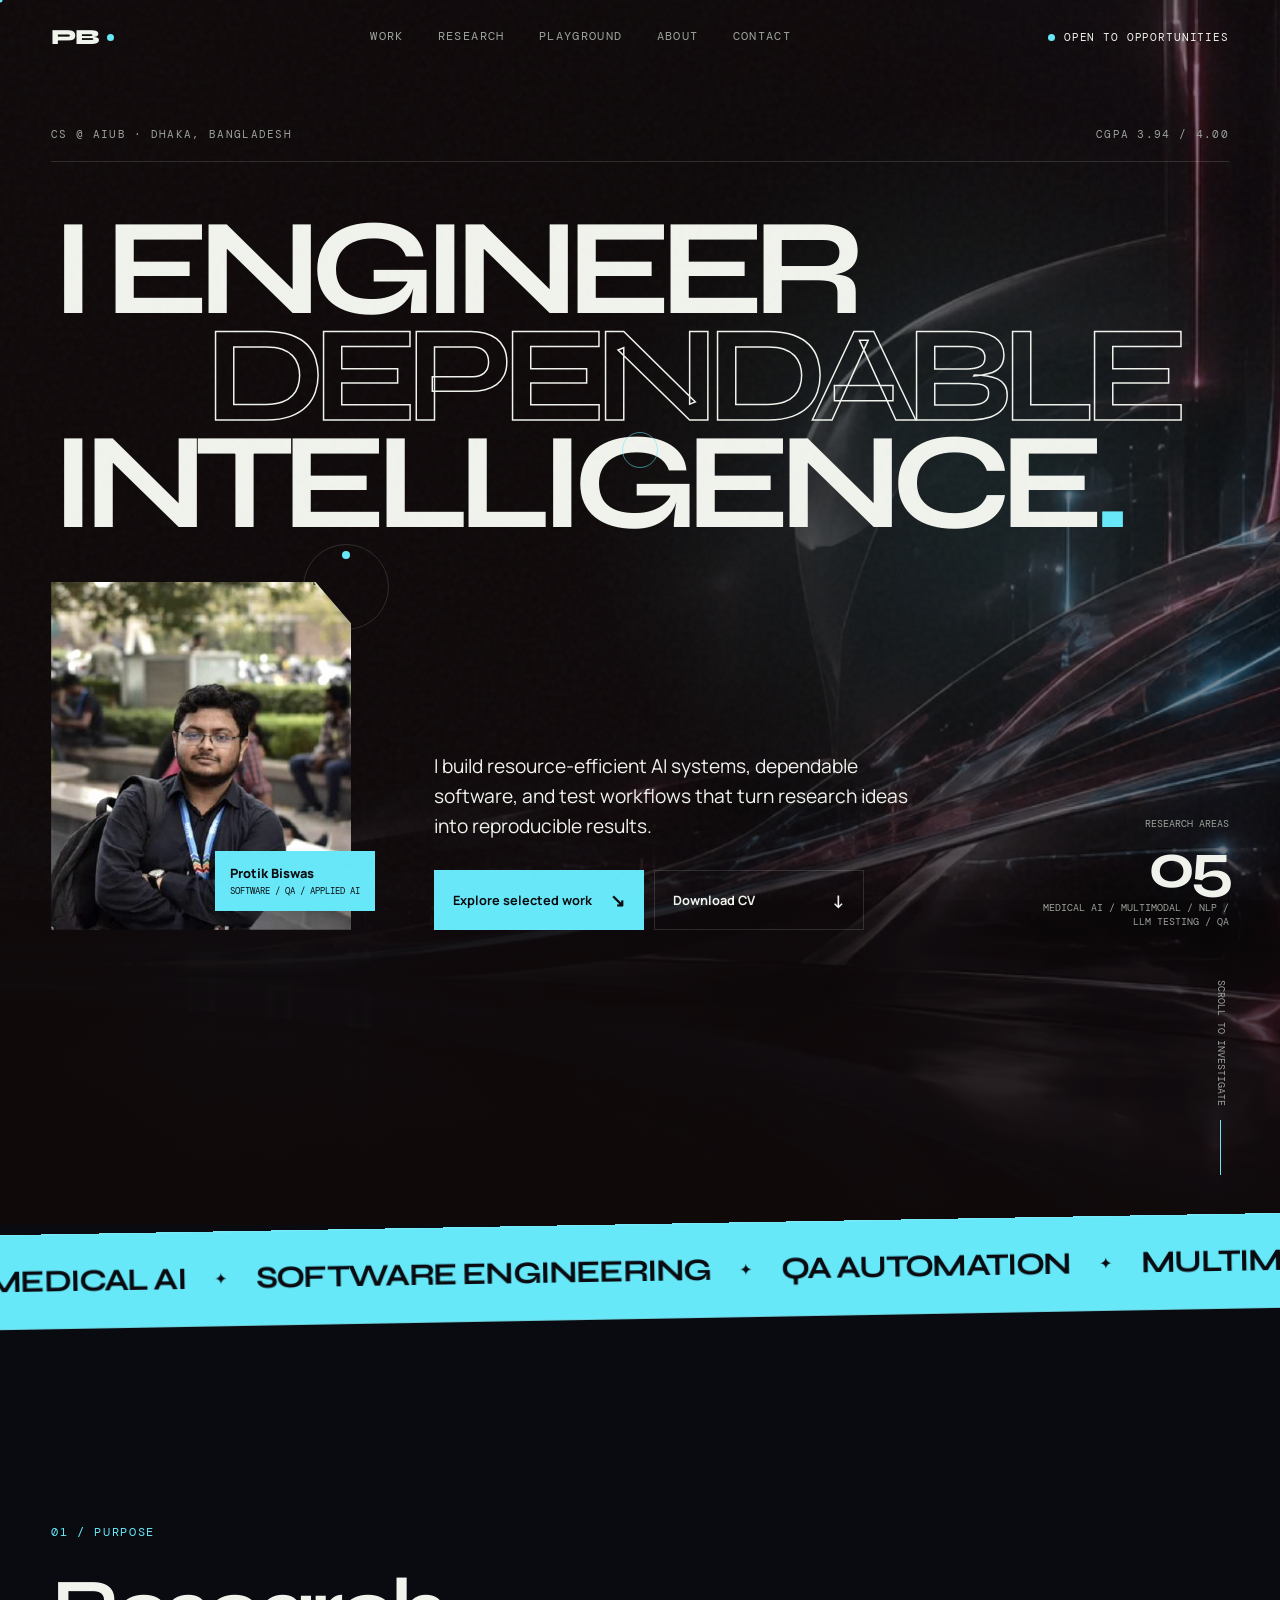
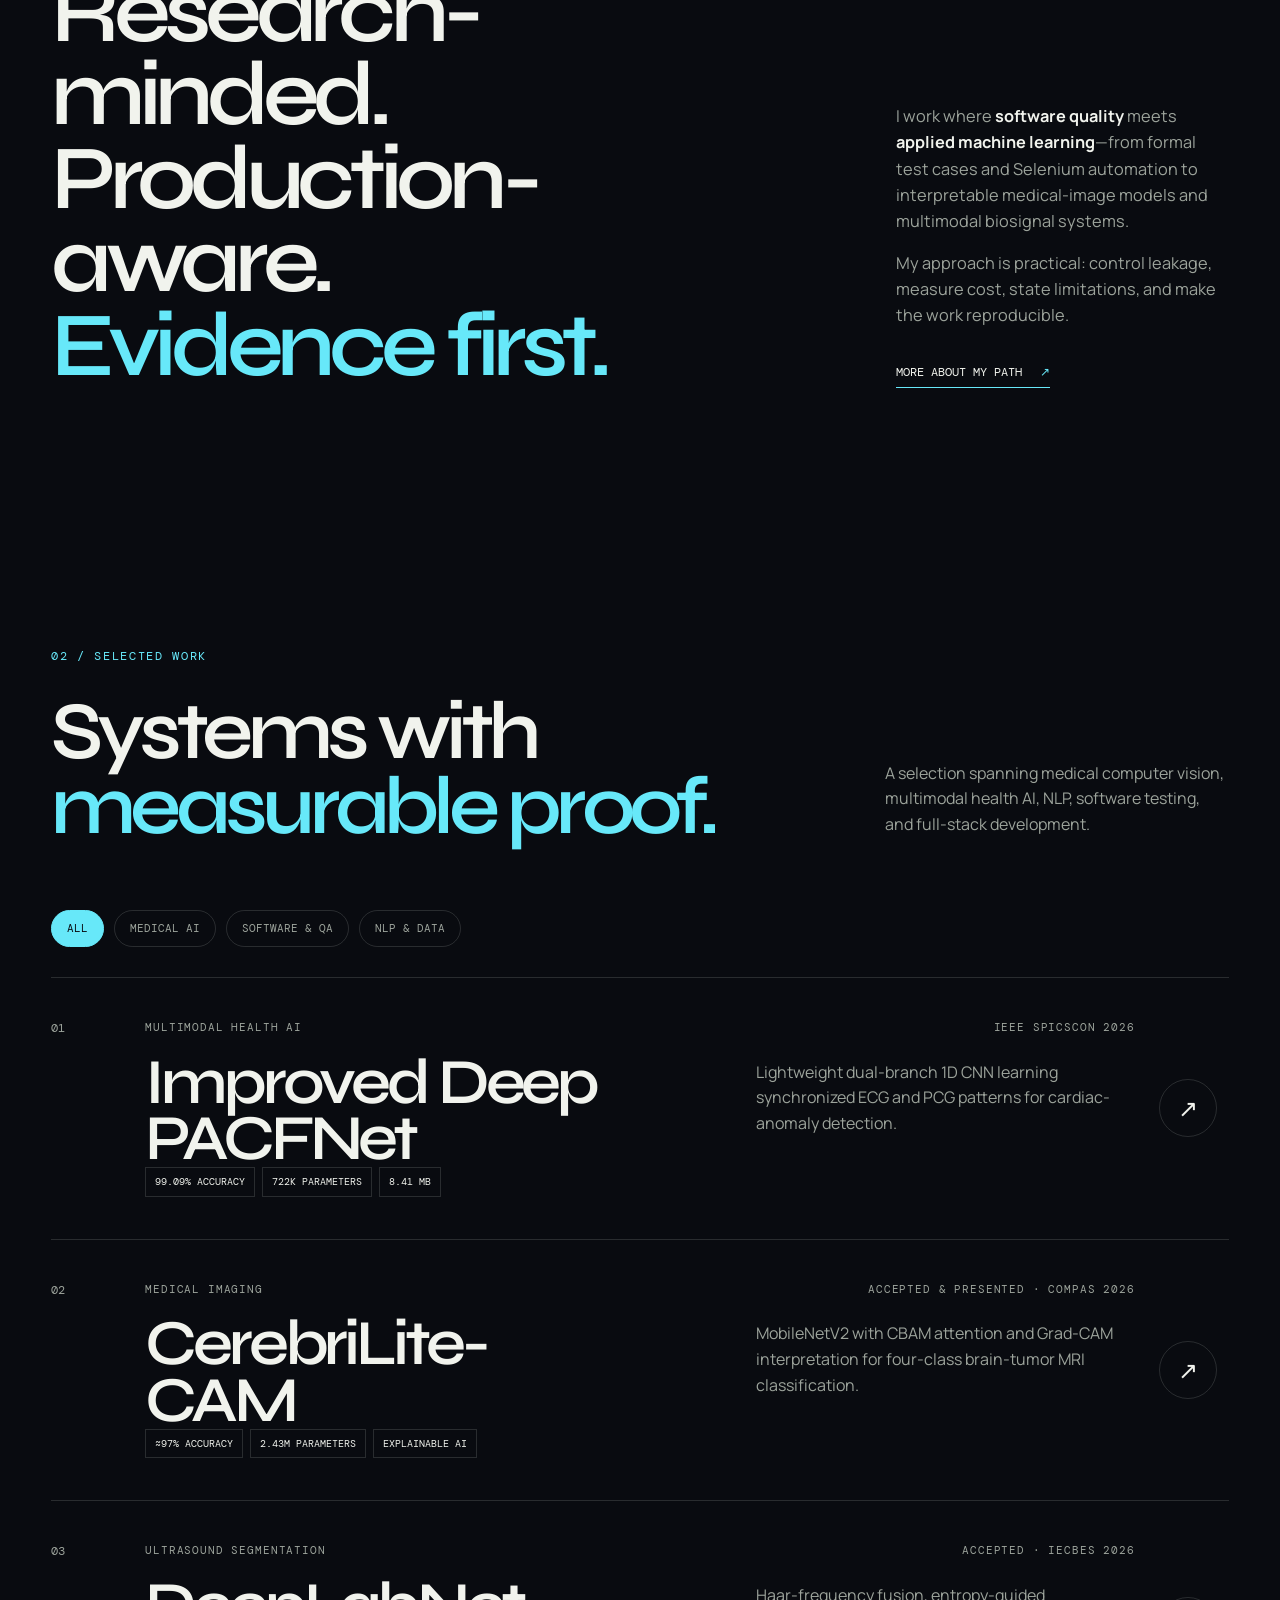
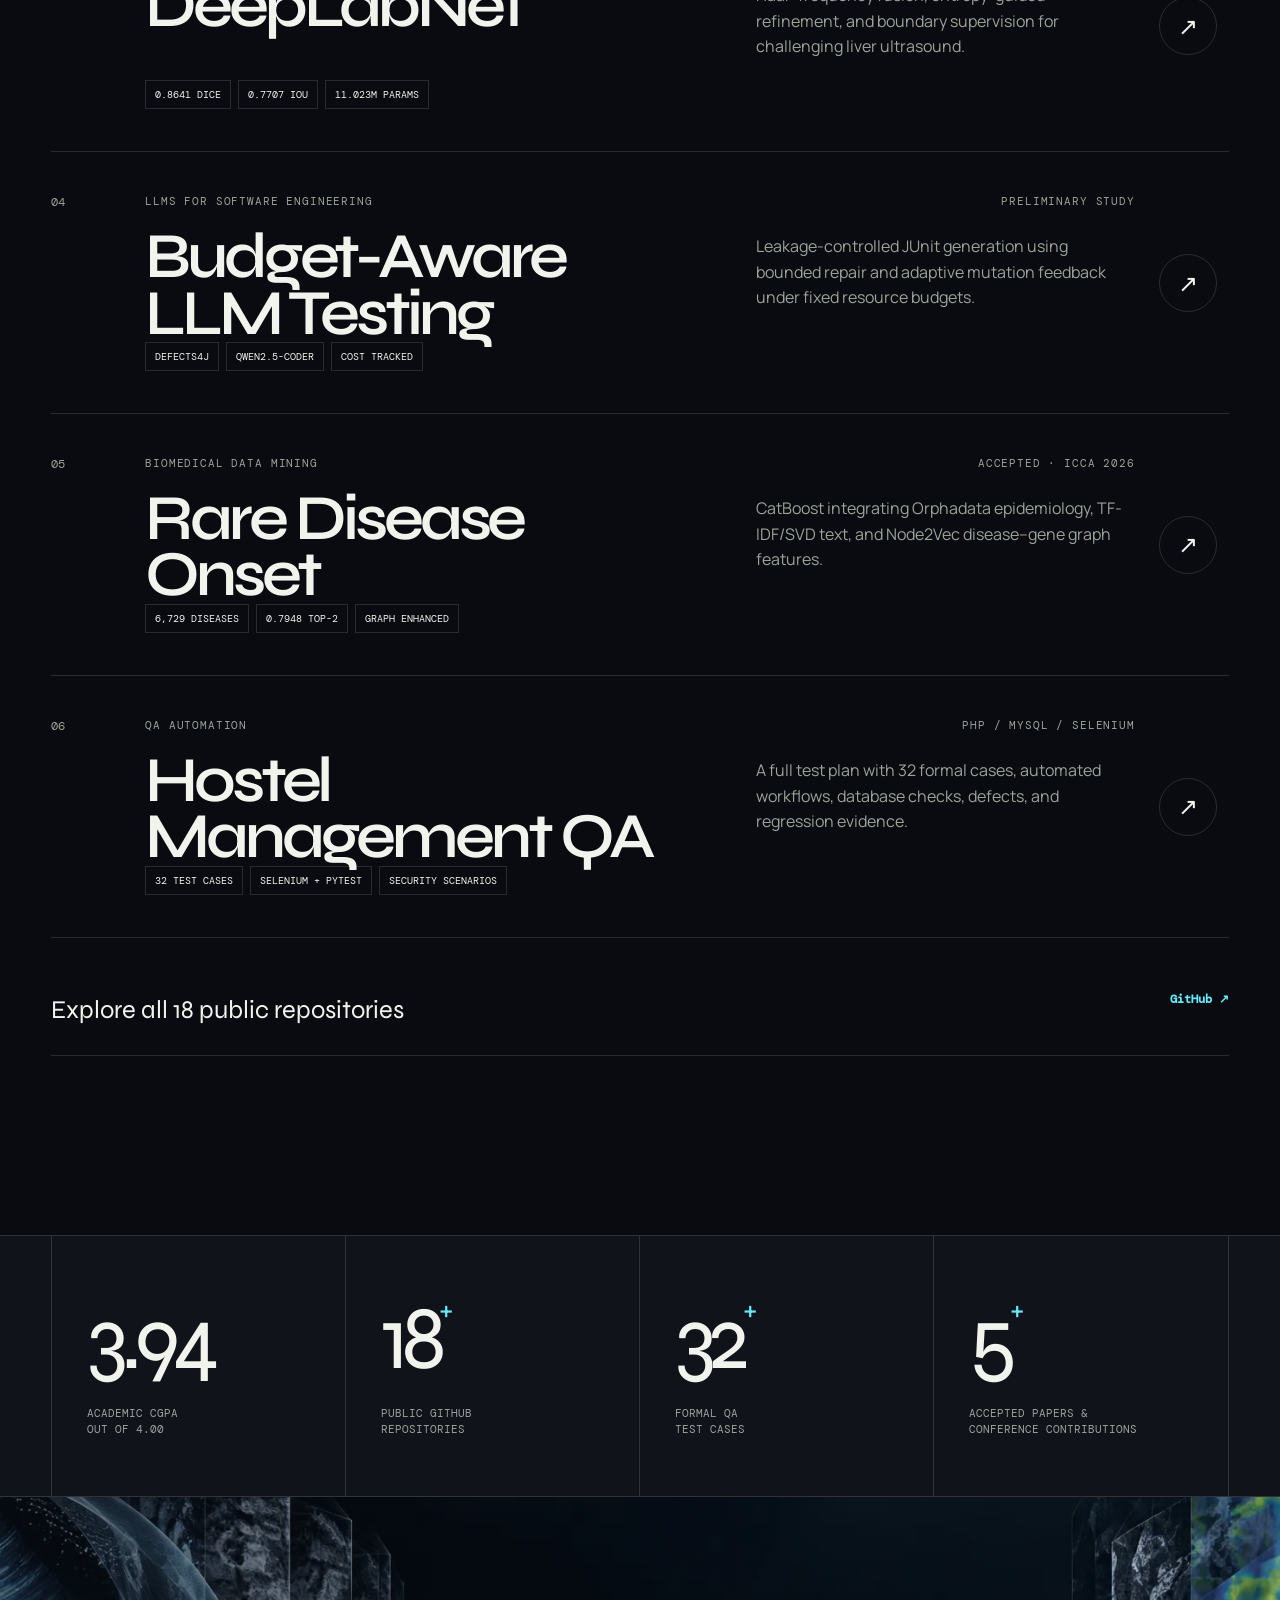
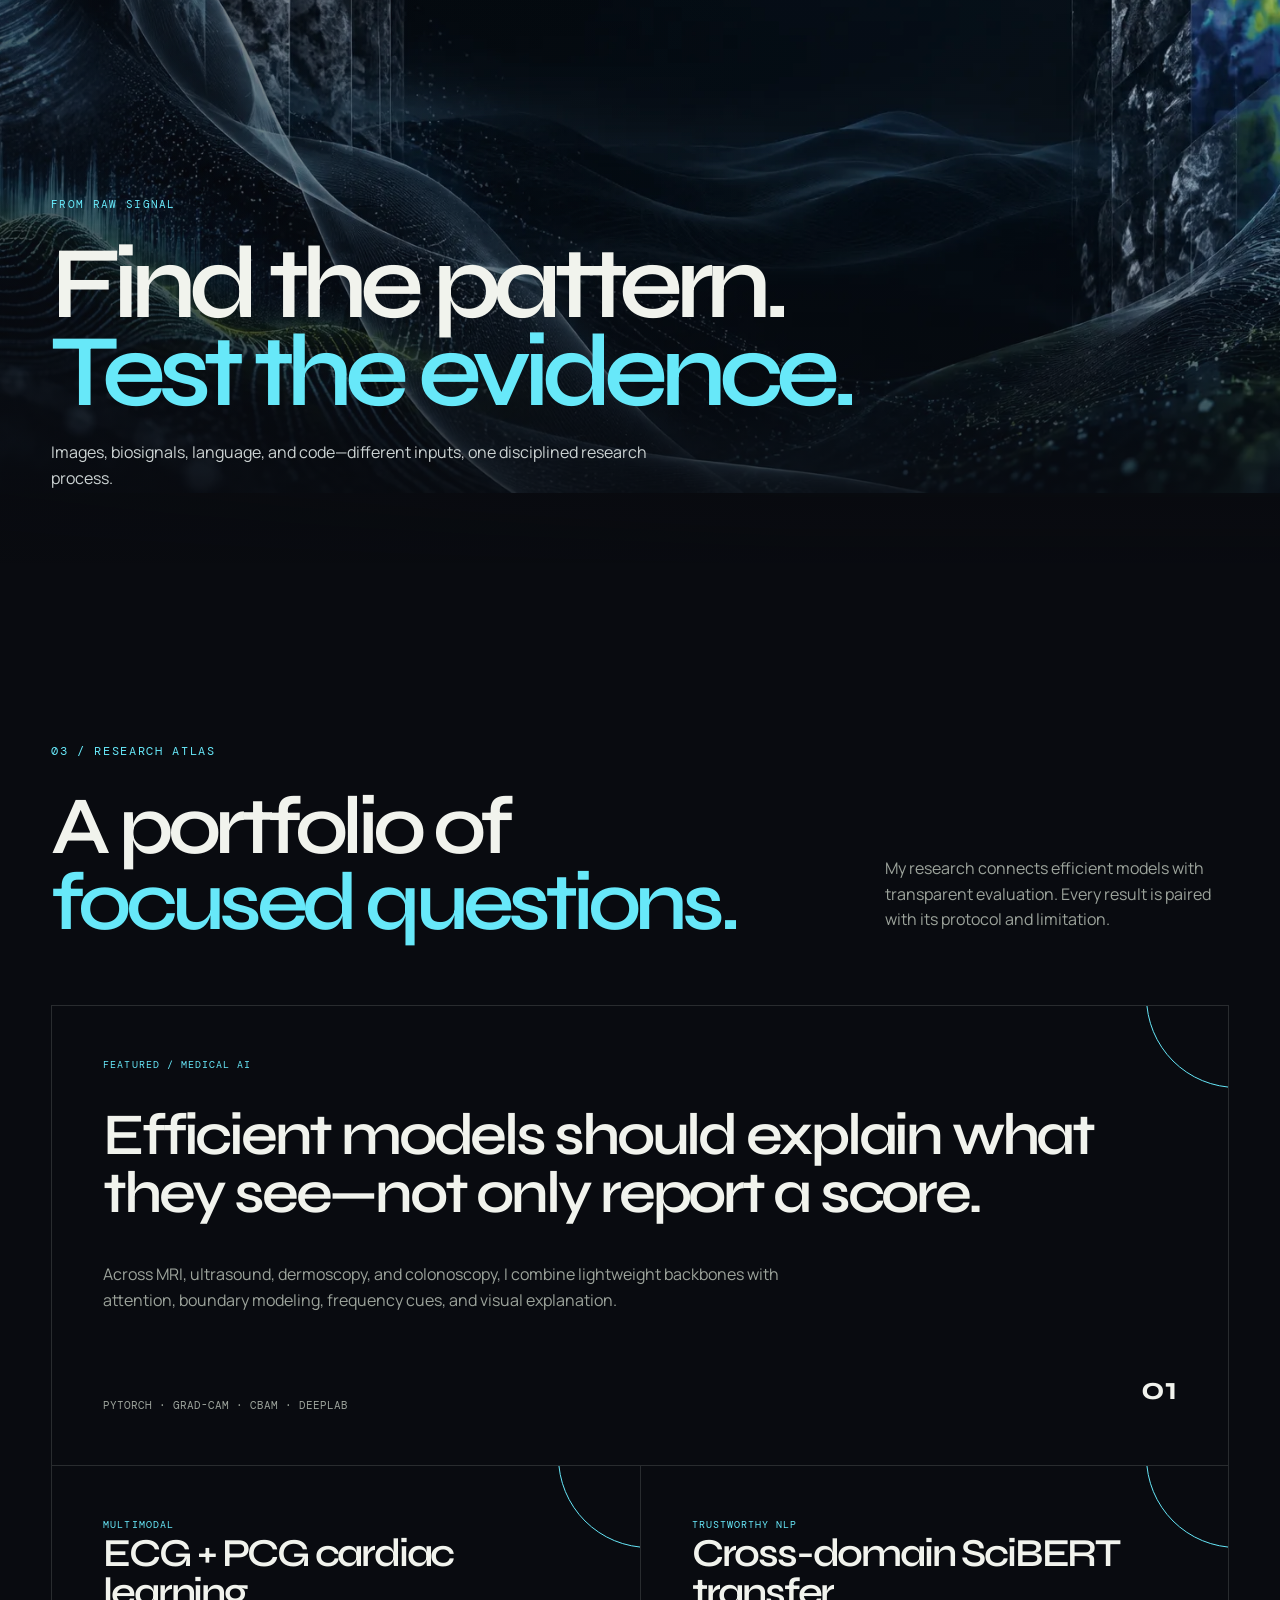
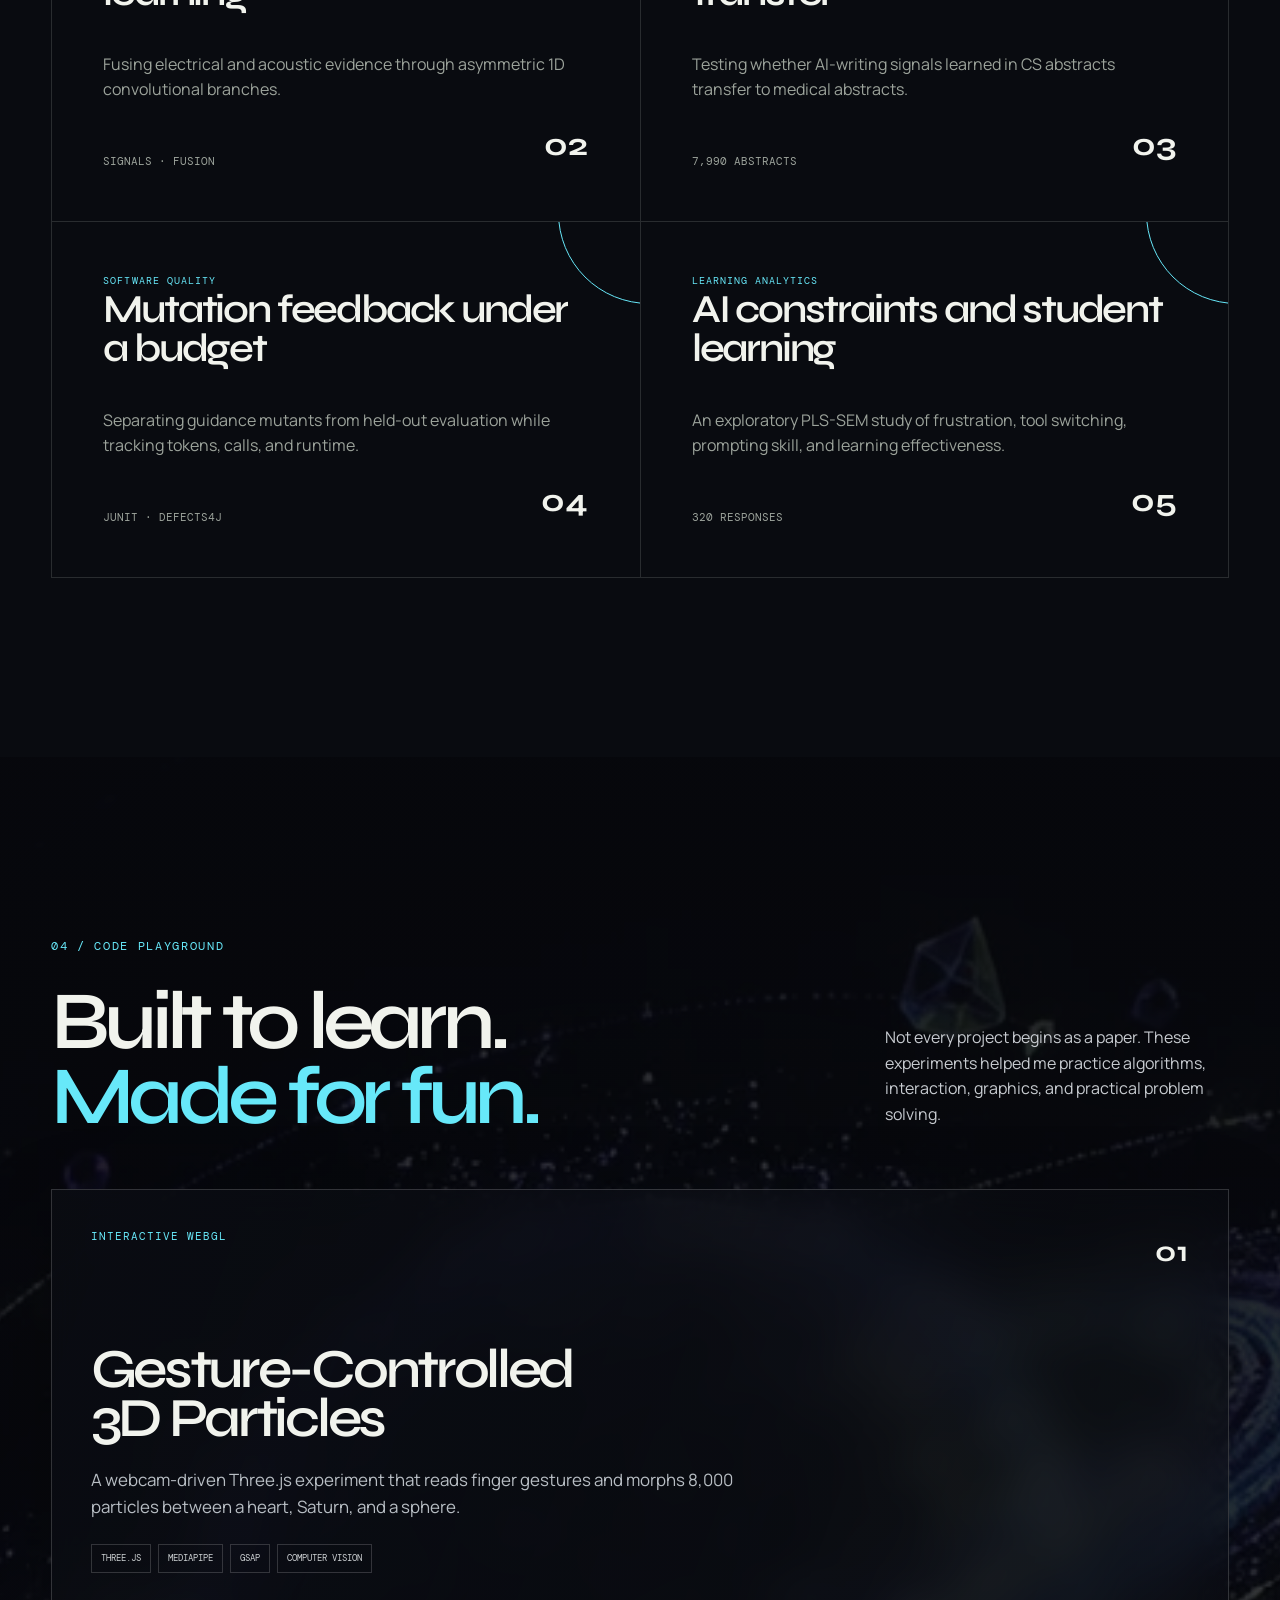
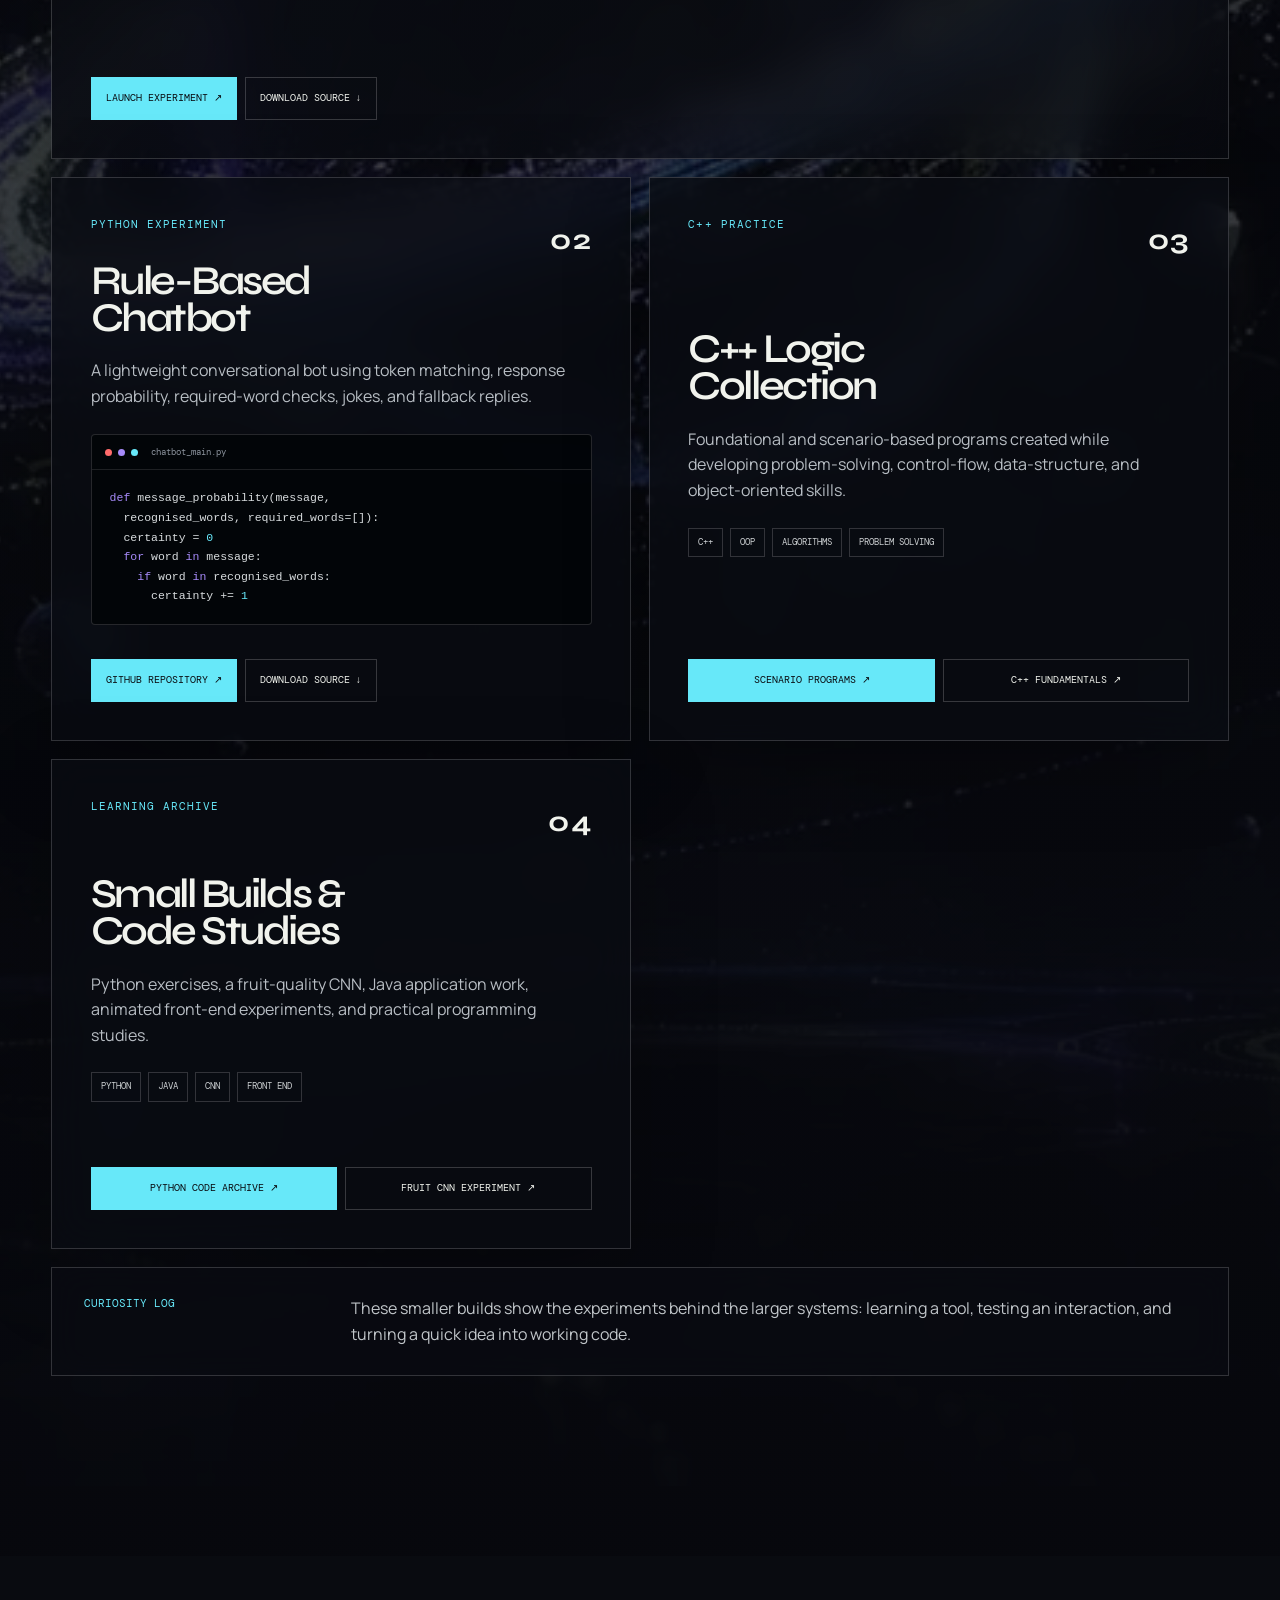
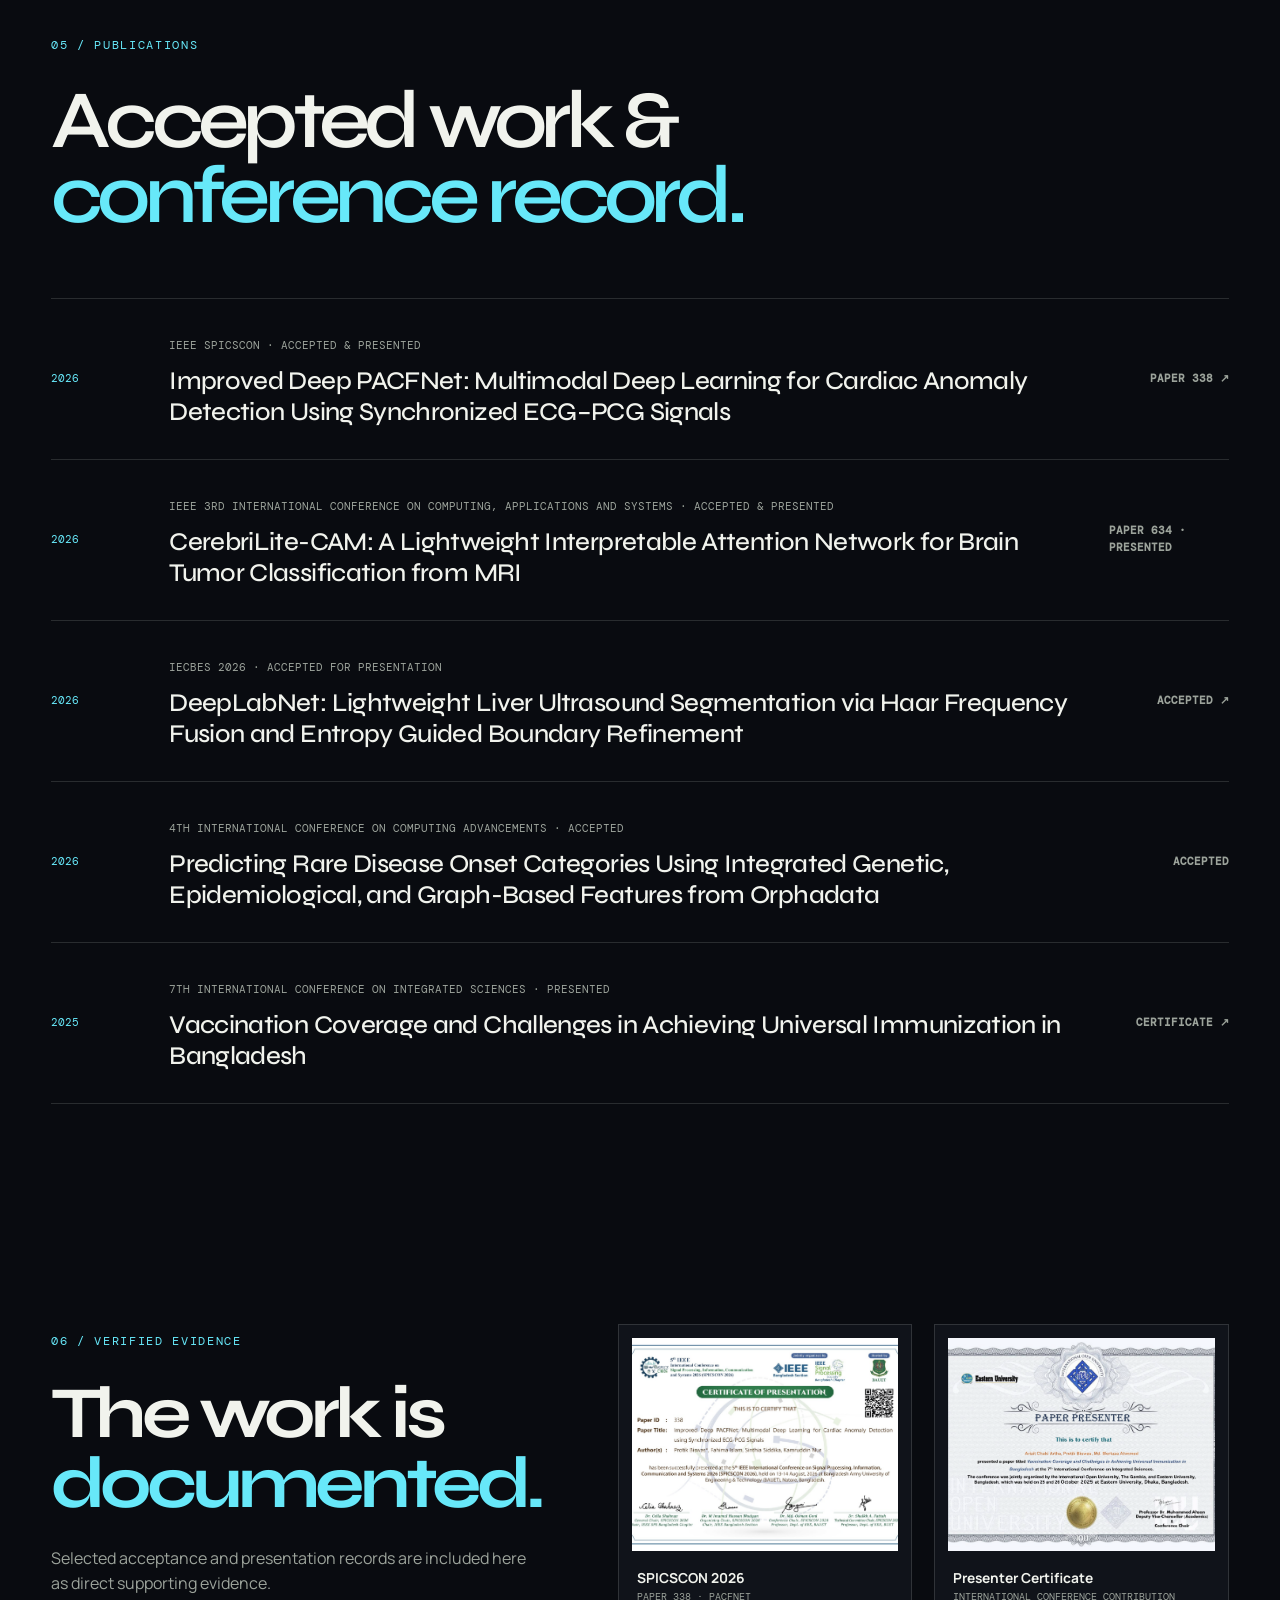
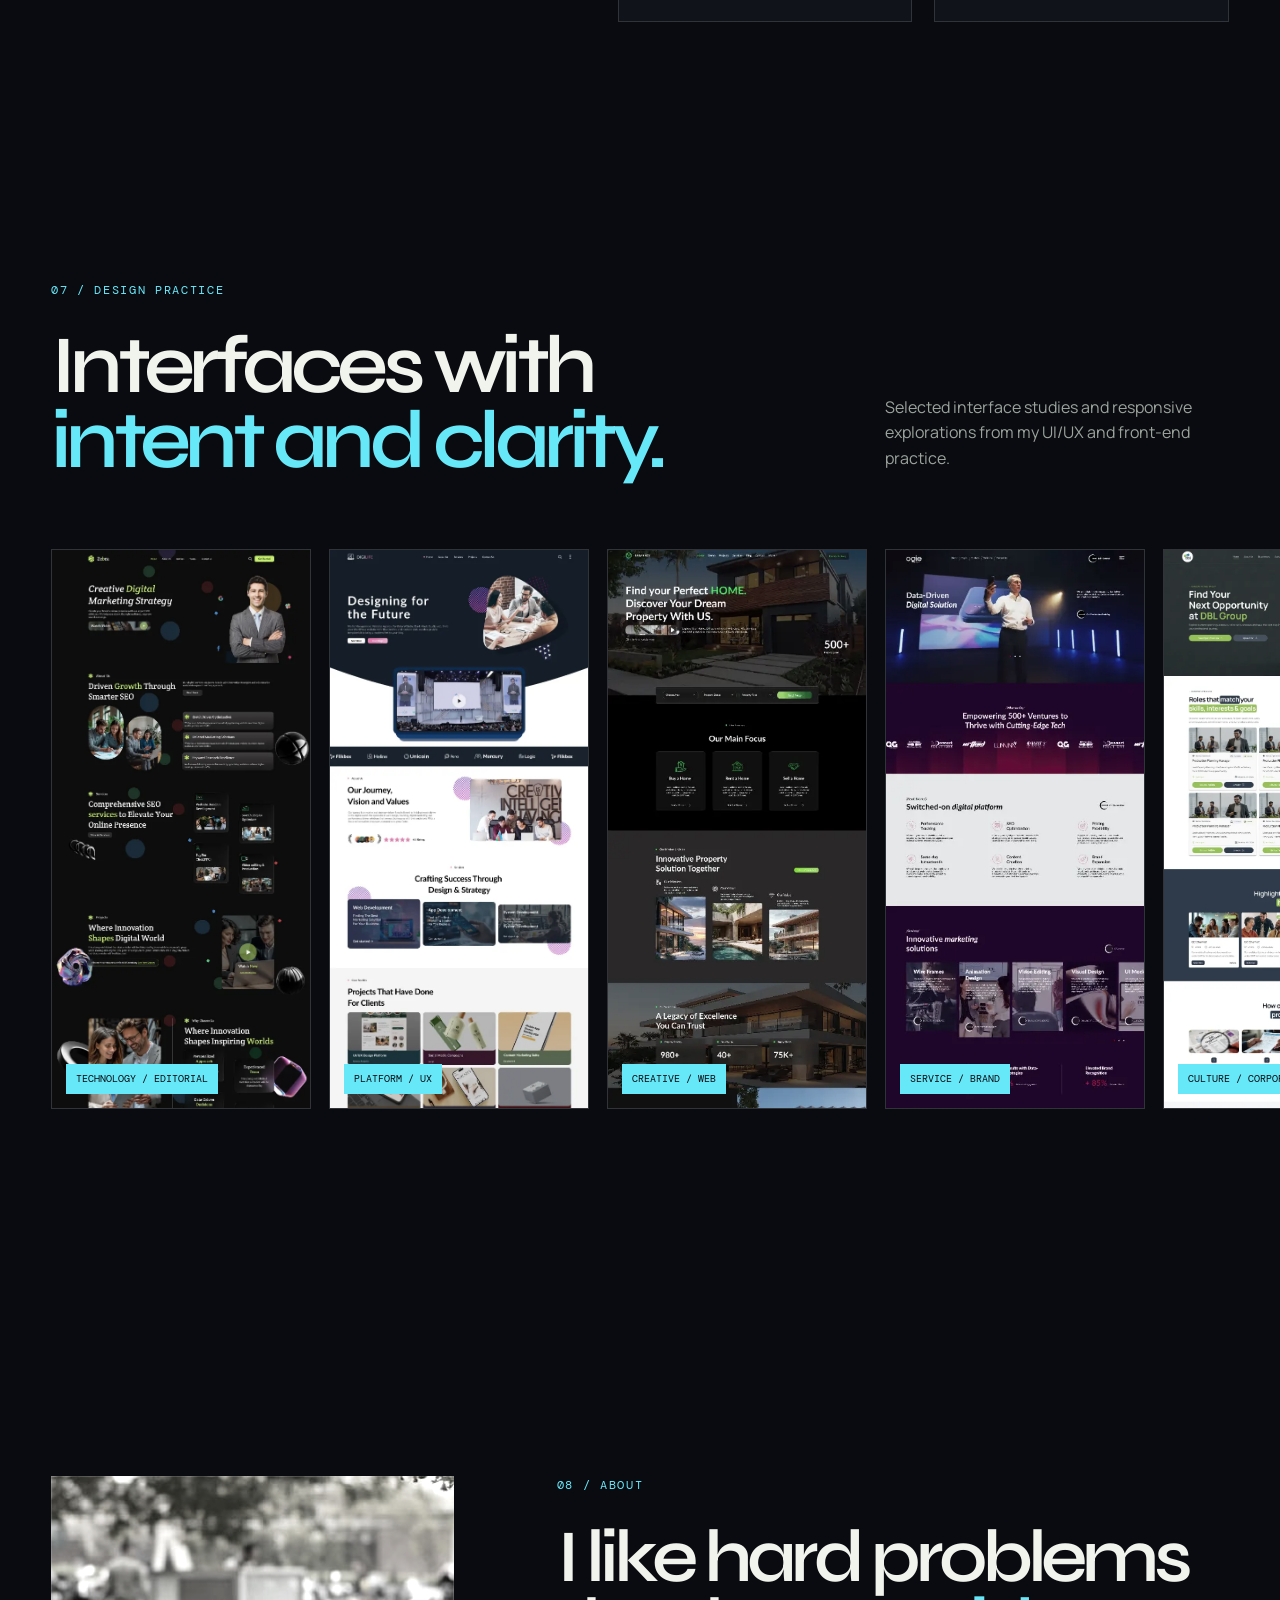
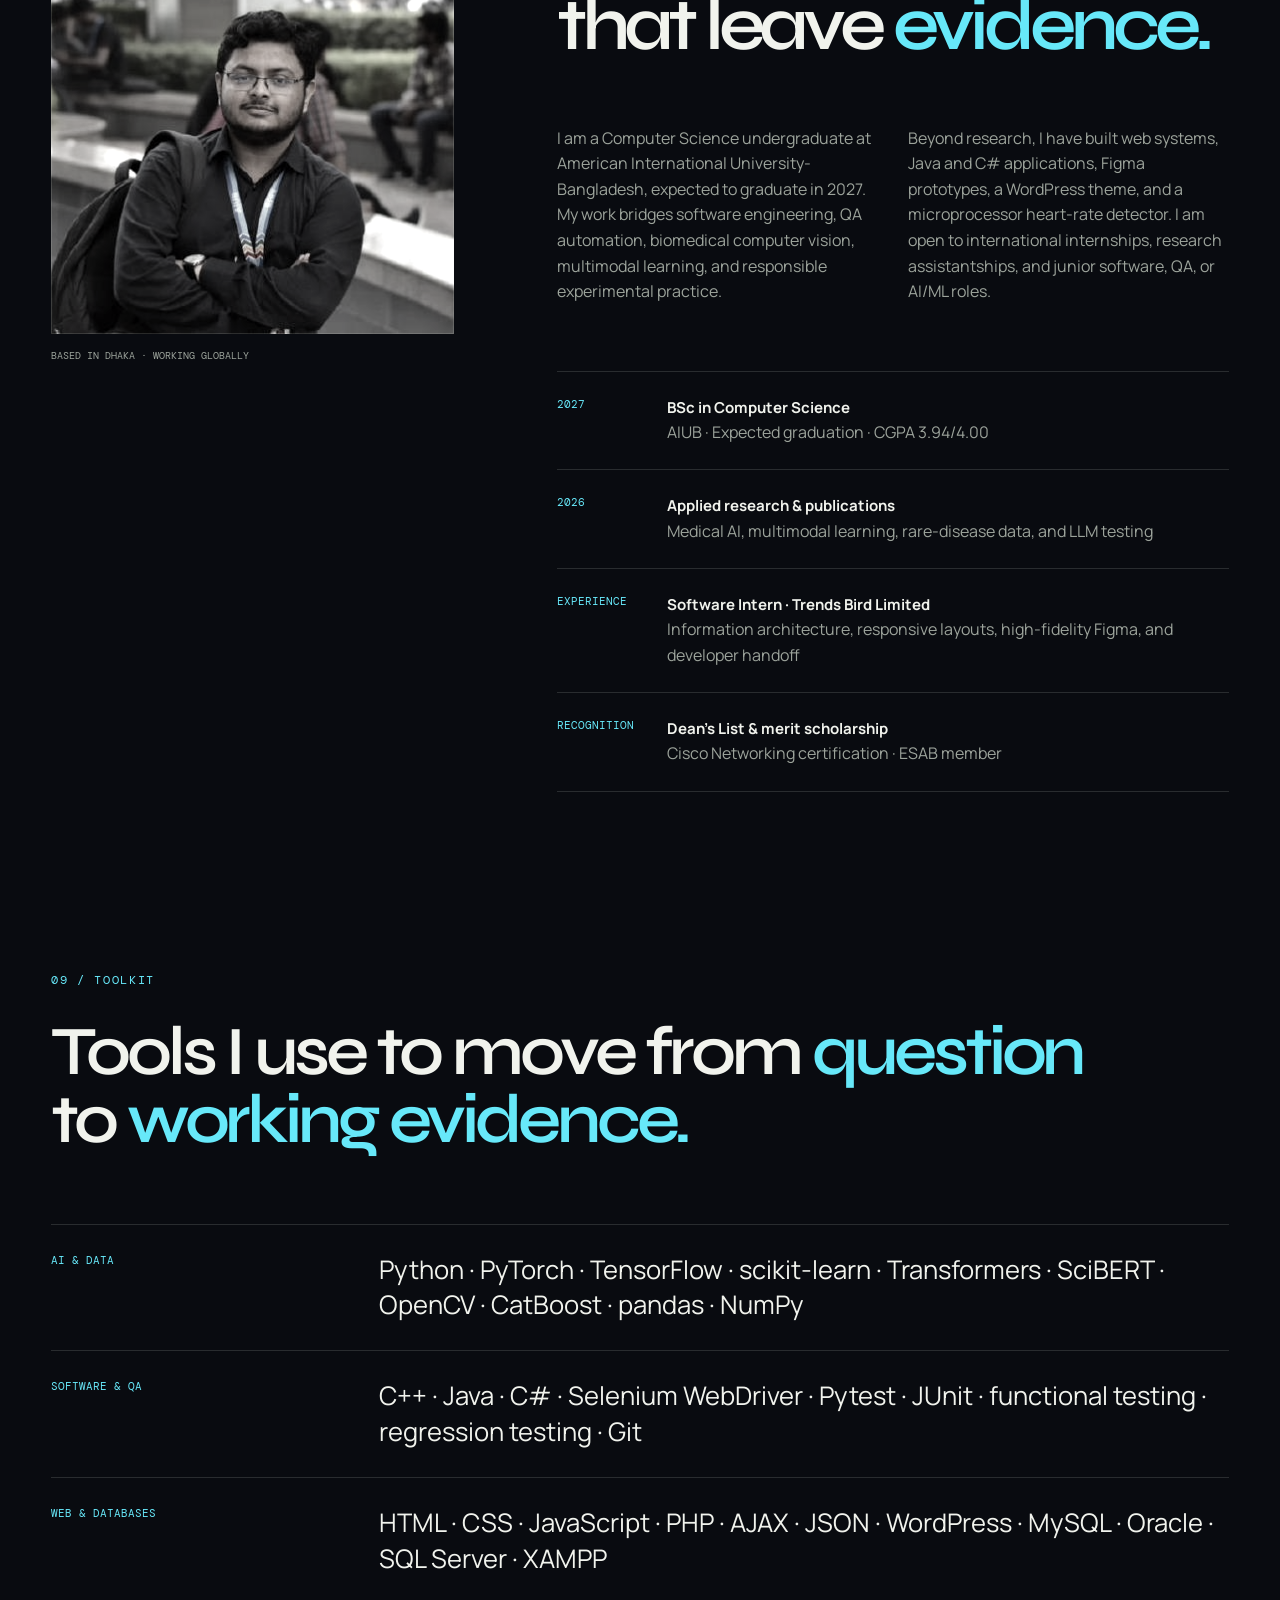
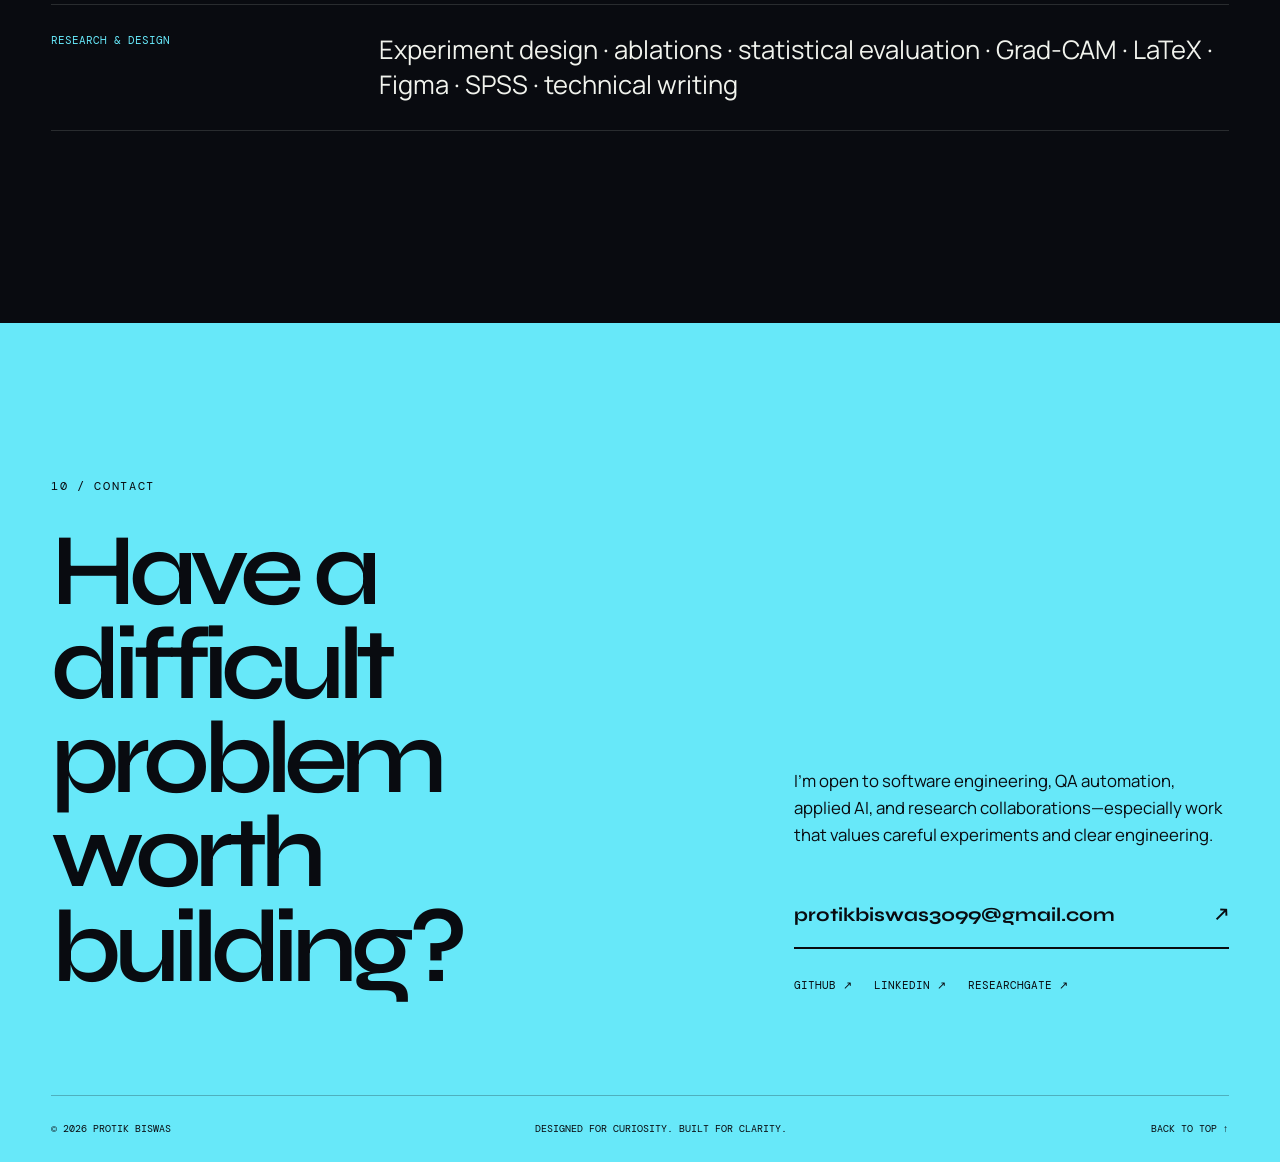
==== commit 5ca15b23: "Update accepted research and COMPAS presentation records" ====
--- a/index.html
+++ b/index.html
@@ -134,7 +134,7 @@
         <article class="project-card reveal tilt-card" data-category="medical">
           <div class="project-card__num">02</div>
           <div class="project-card__body">
-            <div class="project-card__meta"><span>Medical Imaging</span><span>Accepted · IEEE Conference</span></div>
+            <div class="project-card__meta"><span>Medical Imaging</span><span>Accepted &amp; Presented · COMPAS 2026</span></div>
             <h3>CerebriLite-<br>CAM</h3>
             <p>MobileNetV2 with CBAM attention and Grad-CAM interpretation for four-class brain-tumor MRI classification.</p>
             <ul><li>≈97% accuracy</li><li>2.43M parameters</li><li>Explainable AI</li></ul>
@@ -145,7 +145,7 @@
         <article class="project-card reveal tilt-card" data-category="medical">
           <div class="project-card__num">03</div>
           <div class="project-card__body">
-            <div class="project-card__meta"><span>Ultrasound Segmentation</span><span>Research Manuscript</span></div>
+            <div class="project-card__meta"><span>Ultrasound Segmentation</span><span>Accepted · IECBES 2026</span></div>
             <h3>DeepLabNet</h3>
             <p>Haar-frequency fusion, entropy-guided refinement, and boundary supervision for challenging liver ultrasound.</p>
             <ul><li>0.8641 Dice</li><li>0.7707 IoU</li><li>11.023M params</li></ul>
@@ -195,7 +195,7 @@
         <div class="metric reveal"><span class="counter" data-target="3.94" data-decimals="2">0</span><small>Academic CGPA<br>out of 4.00</small></div>
         <div class="metric reveal"><span class="counter" data-target="18">0</span><small>Public GitHub<br>repositories</small></div>
         <div class="metric reveal"><span class="counter" data-target="32">0</span><small>Formal QA<br>test cases</small></div>
-        <div class="metric reveal"><span class="counter" data-target="4">0</span><small>Accepted papers &<br>conference contributions</small></div>
+        <div class="metric reveal"><span class="counter" data-target="5">0</span><small>Accepted papers &<br>conference contributions</small></div>
       </div>
     </section>
 
@@ -334,8 +334,11 @@
           <span class="publication__year">2026</span><div><small>IEEE SPICSCON · Accepted & Presented</small><h3>Improved Deep PACFNet: Multimodal Deep Learning for Cardiac Anomaly Detection Using Synchronized ECG–PCG Signals</h3></div><b>Paper 338 ↗</b>
         </a>
         <div class="publication reveal">
-          <span class="publication__year">2026</span><div><small>IEEE 3rd International Conference on Computing, Applications and Systems · Accepted</small><h3>CerebriLite-CAM: A Lightweight Interpretable Attention Network for Brain Tumor Classification from MRI</h3></div><b>Accepted</b>
-        </div>
+          <span class="publication__year">2026</span><div><small>IEEE 3rd International Conference on Computing, Applications and Systems · Accepted &amp; Presented</small><h3>CerebriLite-CAM: A Lightweight Interpretable Attention Network for Brain Tumor Classification from MRI</h3></div><b>Paper 634 · Presented</b>
+        </div>
+        <a class="publication reveal" href="https://github.com/pkhunter47/deeplabnet-liver-ultrasound" target="_blank" rel="noopener">
+          <span class="publication__year">2026</span><div><small>IECBES 2026 · Accepted for presentation</small><h3>DeepLabNet: Lightweight Liver Ultrasound Segmentation via Haar Frequency Fusion and Entropy Guided Boundary Refinement</h3></div><b>Accepted ↗</b>
+        </a>
         <div class="publication reveal">
           <span class="publication__year">2026</span><div><small>4th International Conference on Computing Advancements · Accepted</small><h3>Predicting Rare Disease Onset Categories Using Integrated Genetic, Epidemiological, and Graph-Based Features from Orphadata</h3></div><b>Accepted</b>
         </div>
--- a/styles.css
+++ b/styles.css
@@ -5,8 +5,8 @@
   --ink: #f1f3ed;
   --muted: #9ca39b;
   --line: rgba(241, 243, 237, .14);
-  --acid: #c8ff36;
-  --blue: #8cb8ff;
+  --acid: #67e8f9;
+  --blue: #a78bfa;
   --max: 1480px;
   --pad: clamp(22px, 4vw, 72px);
   --display: "Syne", sans-serif;
@@ -41,8 +41,8 @@
 
 .cursor-dot, .cursor-ring { position: fixed; z-index: 999; top: 0; left: 0; border-radius: 50%; pointer-events: none; transform: translate(-50%, -50%); }
 .cursor-dot { width: 5px; height: 5px; background: var(--acid); }
-.cursor-ring { width: 36px; height: 36px; border: 1px solid rgba(200,255,54,.55); transition: width .25s, height .25s, border-color .25s; }
-.cursor-ring.is-hover { width: 64px; height: 64px; border-color: rgba(200,255,54,.2); background: rgba(200,255,54,.06); }
+.cursor-ring { width: 36px; height: 36px; border: 1px solid rgba(103,232,249,.55); transition: width .25s, height .25s, border-color .25s; }
+.cursor-ring.is-hover { width: 64px; height: 64px; border-color: rgba(103,232,249,.2); background: rgba(103,232,249,.06); }
 
 .site-header { position: fixed; z-index: 50; top: 0; left: 0; display: flex; align-items: center; justify-content: space-between; width: 100%; padding: 20px var(--pad); border-bottom: 1px solid transparent; transition: background .3s, border-color .3s, padding .3s; }
 .site-header.is-scrolled { padding-block: 12px; border-color: var(--line); background: rgba(9,11,16,.78); backdrop-filter: blur(18px); }
@@ -53,7 +53,7 @@
 .desktop-nav a:hover { color: var(--acid); }
 .header-actions { display: flex; align-items: center; gap: 18px; }
 .availability { display: flex; align-items: center; gap: 9px; font-family: var(--mono); font-size: .67rem; letter-spacing: .08em; text-transform: uppercase; }
-.availability i { width: 7px; height: 7px; border-radius: 50%; background: var(--acid); box-shadow: 0 0 0 0 rgba(200,255,54,.5); animation: pulse 2s infinite; }
+.availability i { width: 7px; height: 7px; border-radius: 50%; background: var(--acid); box-shadow: 0 0 0 0 rgba(103,232,249,.5); animation: pulse 2s infinite; }
 .menu-toggle { display: none; width: 40px; height: 40px; padding: 0; border: 0; border-radius: 50%; background: var(--acid); cursor: pointer; }
 .menu-toggle span { display: block; width: 16px; height: 1px; margin: 5px auto; background: #090b10; transition: transform .3s; }
 .menu-toggle[aria-expanded="true"] span:first-child { transform: translateY(3px) rotate(45deg); }
@@ -64,8 +64,8 @@
 .mobile-menu small { color: var(--acid); font-family: var(--mono); font-size: .7rem; }
 
 .hero { position: relative; min-height: 100svh; padding-top: clamp(118px, 14vh, 160px); padding-bottom: 50px; isolation: isolate; }
-.hero::before { content: ""; position: absolute; z-index: -2; inset: 0 calc((100vw - 100%) / -2); background: linear-gradient(90deg, rgba(9,11,16,.97) 0%, rgba(9,11,16,.88) 43%, rgba(9,11,16,.38) 100%), linear-gradient(0deg, var(--bg) 0%, transparent 34%), url("assets/backgrounds/hero-signal.webp") 63% center / cover no-repeat; opacity: .88; }
-.hero::after { content: ""; position: absolute; z-index: -1; inset: 0 calc((100vw - 100%) / -2); background: radial-gradient(circle at 76% 40%, rgba(200,255,54,.09), transparent 32%); pointer-events: none; }
+.hero::before { content: ""; position: absolute; z-index: -2; inset: 0 calc((100vw - 100%) / -2); background: linear-gradient(90deg, rgba(9,11,16,.97) 0%, rgba(9,11,16,.88) 43%, rgba(9,11,16,.38) 100%), linear-gradient(0deg, var(--bg) 0%, transparent 34%), url("assets/backgrounds/hero-signal.webp") 63% center / cover no-repeat; filter: hue-rotate(120deg) saturate(.9); opacity: .88; }
+.hero::after { content: ""; position: absolute; z-index: -1; inset: 0 calc((100vw - 100%) / -2); background: radial-gradient(circle at 76% 40%, rgba(103,232,249,.11), transparent 32%); pointer-events: none; }
 .hero__eyebrow { display: flex; justify-content: space-between; padding-bottom: 18px; border-bottom: 1px solid var(--line); color: var(--muted); font-family: var(--mono); font-size: .68rem; letter-spacing: .12em; text-transform: uppercase; }
 .hero__title { position: relative; z-index: 1; margin: clamp(36px, 6vh, 70px) 0 clamp(30px, 5vh, 60px); font-family: var(--display); font-size: clamp(4rem, 10.7vw, 10.8rem); font-weight: 700; line-height: .78; letter-spacing: -.085em; text-transform: uppercase; }
 .title-row { display: block; overflow: hidden; }
@@ -173,7 +173,7 @@
 .section-heading--light > p { color: #c7cbd0; }
 .playground-grid { display: grid; grid-template-columns: repeat(2, 1fr); gap: 18px; }
 .fun-card { position: relative; min-height: 490px; display: flex; flex-direction: column; padding: clamp(24px, 3vw, 42px); border: 1px solid rgba(255,255,255,.17); background: rgba(10,12,18,.78); box-shadow: 0 24px 80px rgba(0,0,0,.24); backdrop-filter: blur(20px); transform-style: preserve-3d; transition: border-color .3s, background .3s; }
-.fun-card:hover { border-color: rgba(200,255,54,.52); background: rgba(14,17,24,.9); }
+.fun-card:hover { border-color: rgba(103,232,249,.52); background: rgba(14,17,24,.9); }
 .fun-card--feature { grid-column: 1 / -1; min-height: 570px; background: linear-gradient(110deg, rgba(10,12,18,.94), rgba(10,12,18,.52)); }
 .fun-card__top { display: flex; justify-content: space-between; color: var(--acid); font-family: var(--mono); font-size: .66rem; letter-spacing: .1em; text-transform: uppercase; }
 .fun-card__top b { color: var(--ink); font-family: var(--display); font-size: 1.8rem; }
@@ -191,7 +191,7 @@
 .code-window { margin-top: 24px; overflow: hidden; border: 1px solid rgba(255,255,255,.14); border-radius: 4px; background: rgba(3,5,9,.88); }
 .code-window > span { display: flex; align-items: center; gap: 6px; padding: 10px 13px; border-bottom: 1px solid rgba(255,255,255,.11); color: #8d949e; font-family: var(--mono); font-size: .58rem; }
 .code-window i { width: 7px; height: 7px; border-radius: 50%; background: #ff6b6b; }
-.code-window i:nth-child(2) { background: #ffd43b; }
+.code-window i:nth-child(2) { background: #a78bfa; }
 .code-window i:nth-child(3) { margin-right: 7px; background: var(--acid); }
 .code-window pre { margin: 0; padding: 18px; overflow: auto; color: #d9dddf; font-family: var(--mono); font-size: .72rem; line-height: 1.7; }
 .code-window code em { color: var(--blue); font-style: normal; }
@@ -266,7 +266,7 @@
 .reveal { opacity: 0; transform: translateY(28px); transition: opacity .8s ease, transform .8s cubic-bezier(.16,1,.3,1); }
 .reveal.is-visible { opacity: 1; transform: none; }
 
-@keyframes pulse { 70% { box-shadow: 0 0 0 8px rgba(200,255,54,0); } 100% { box-shadow: 0 0 0 0 rgba(200,255,54,0); } }
+@keyframes pulse { 70% { box-shadow: 0 0 0 8px rgba(103,232,249,0); } 100% { box-shadow: 0 0 0 0 rgba(103,232,249,0); } }
 @keyframes spin { to { transform: rotate(360deg); } }
 @keyframes scrollLine { 0% { transform: translateY(-100%); } 50%, 100% { transform: translateY(100%); } }
 @keyframes ticker { to { transform: translateX(-50%); } }
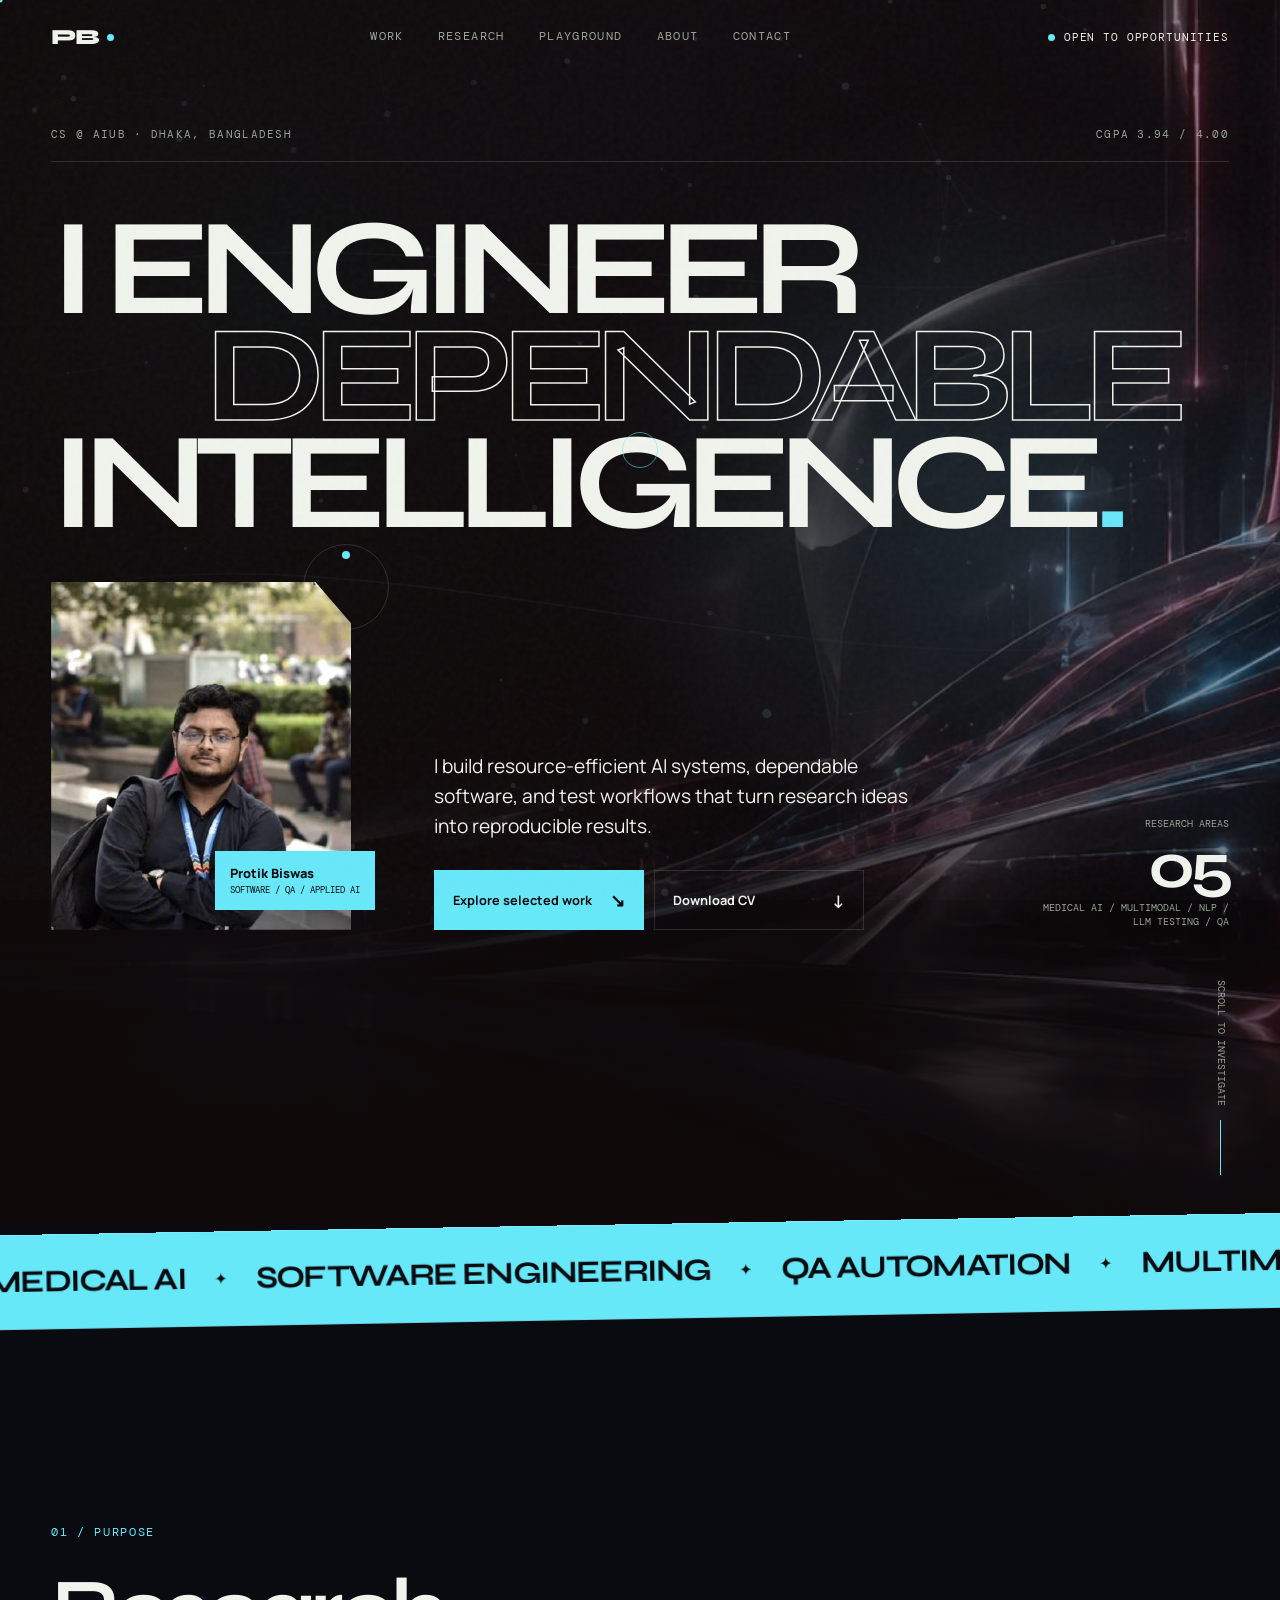
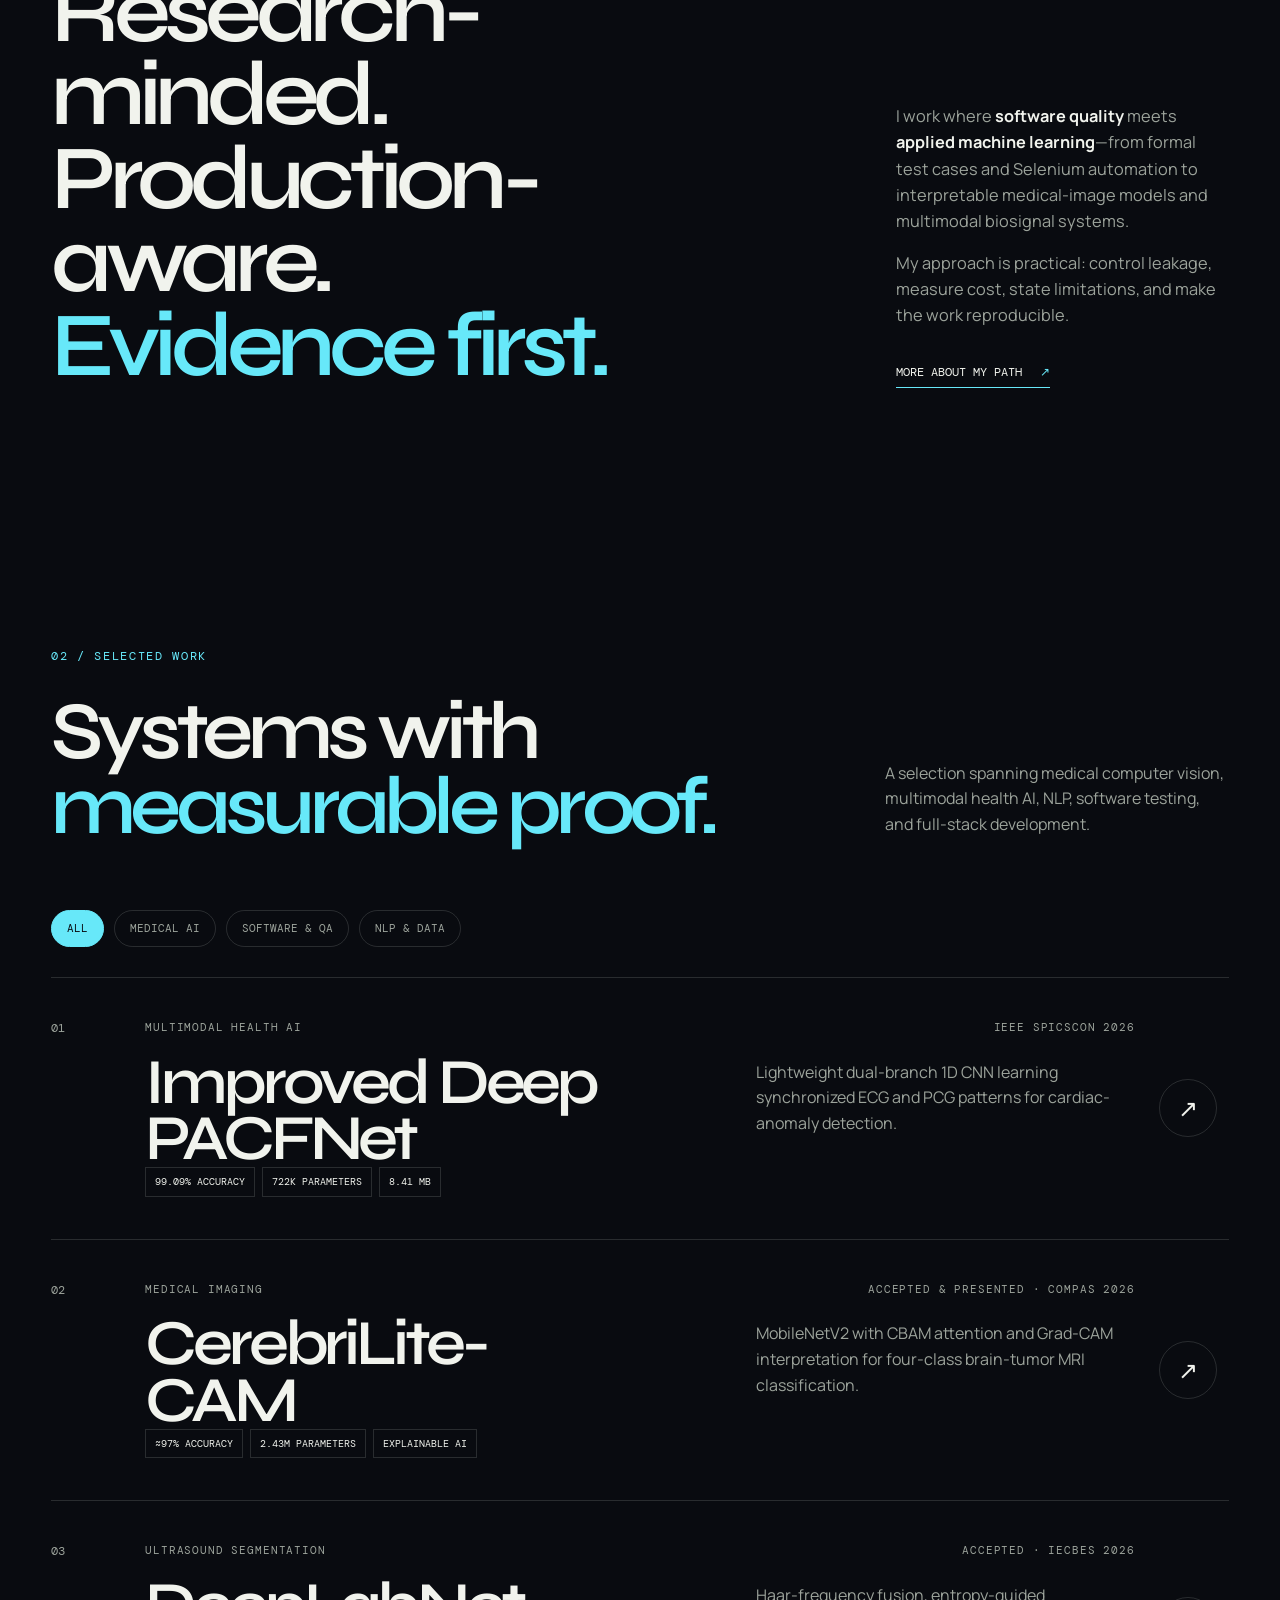
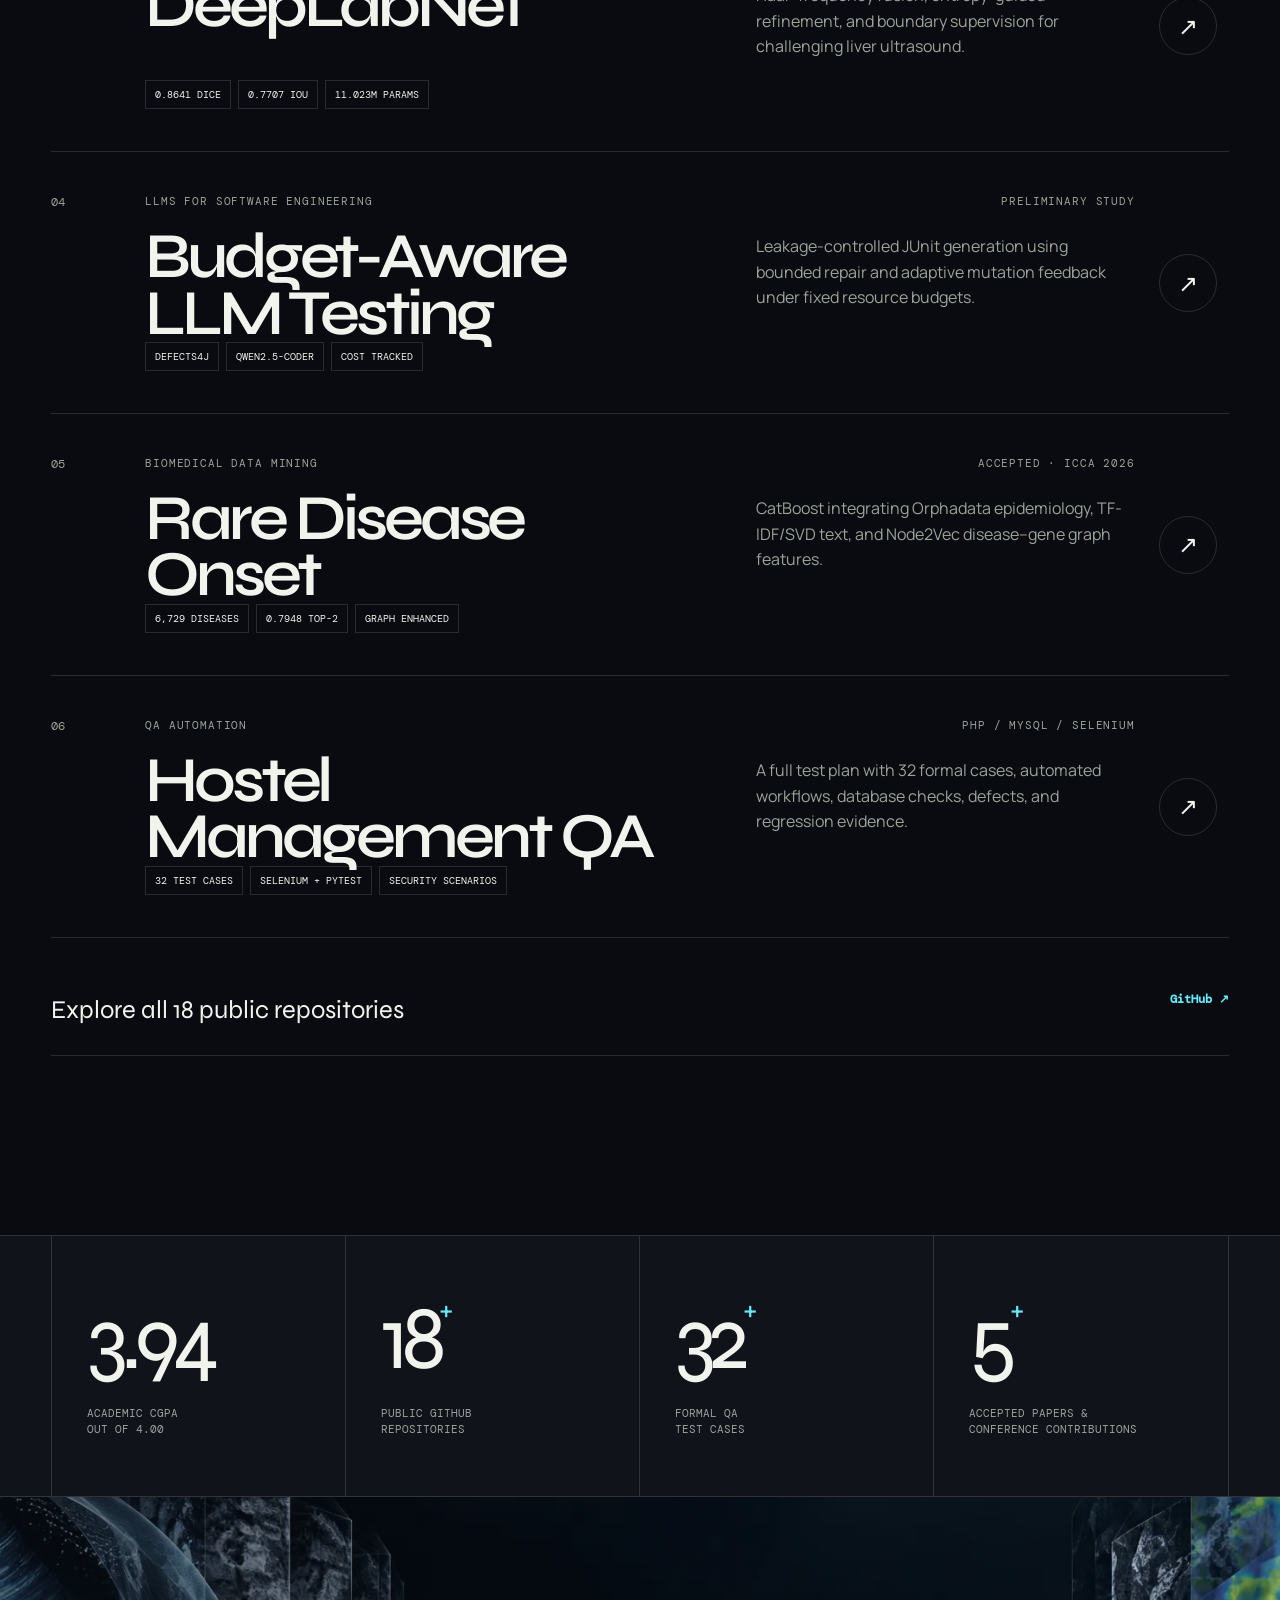
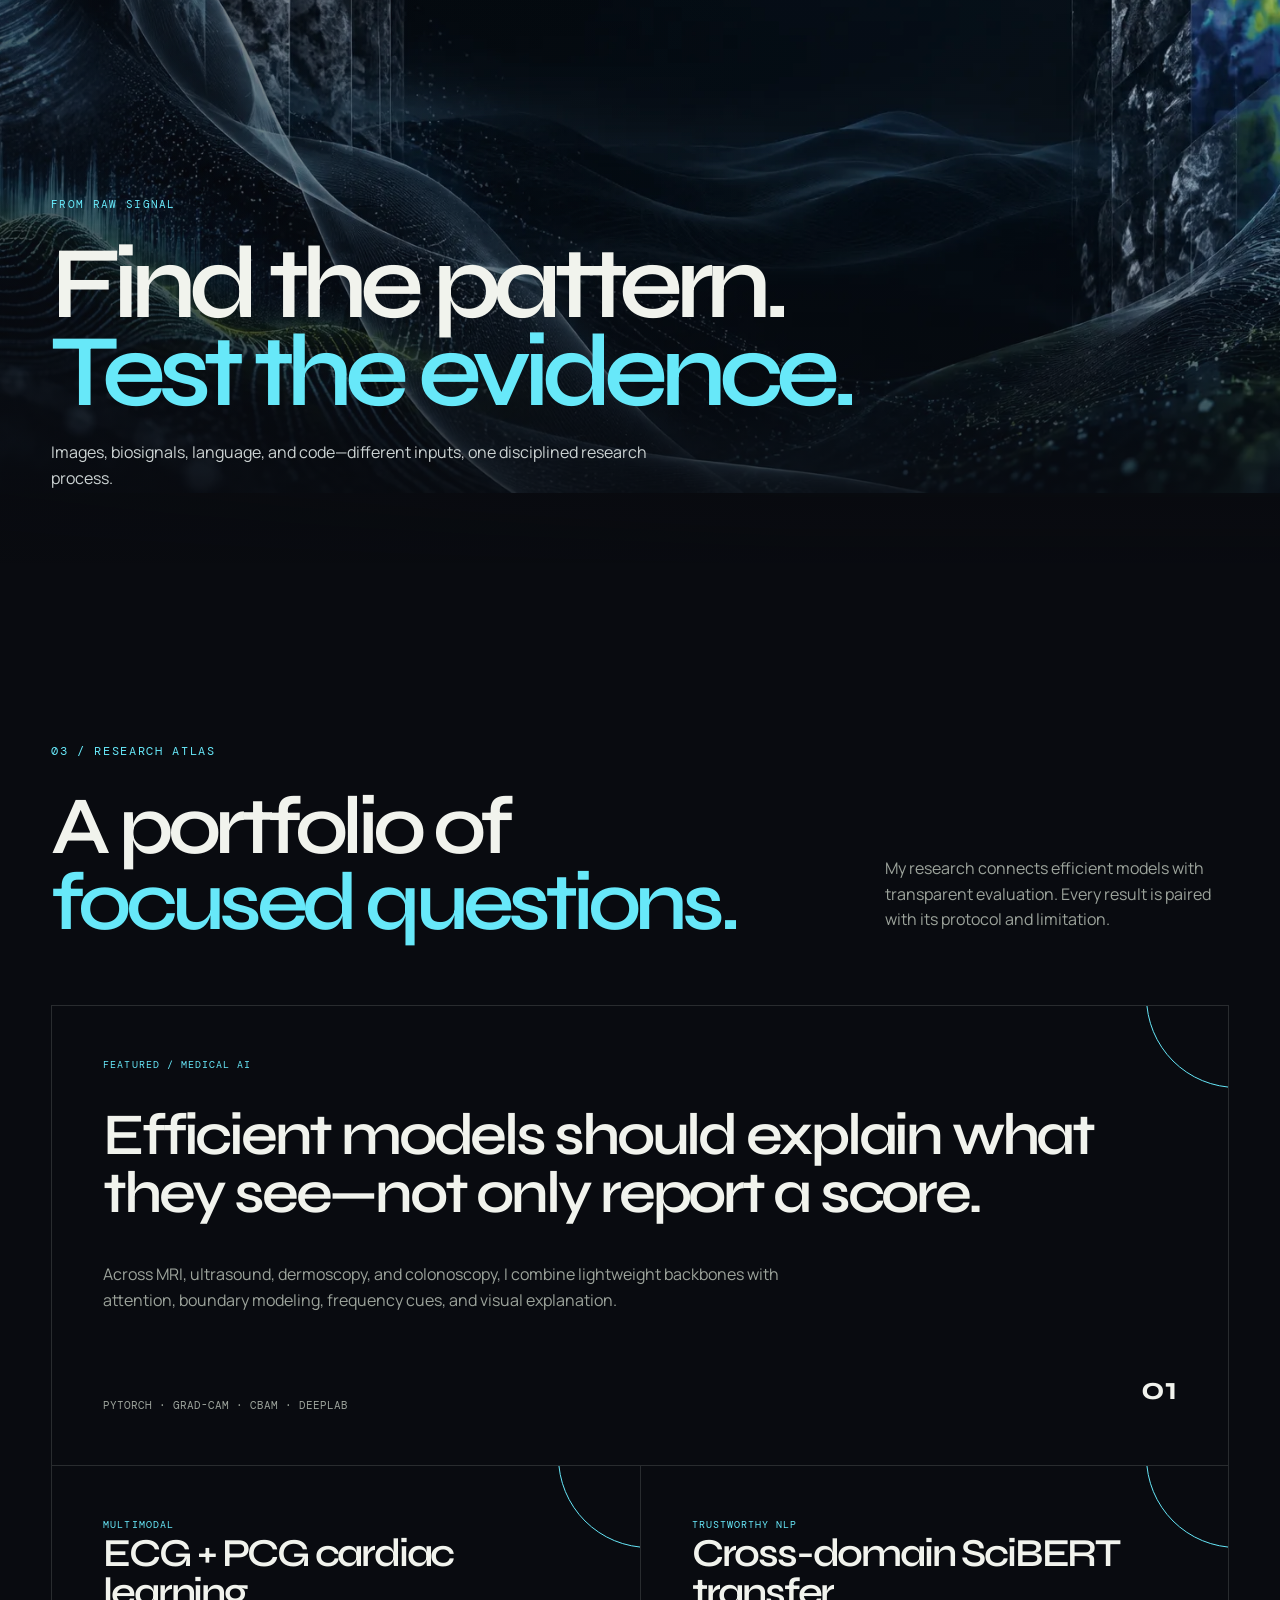
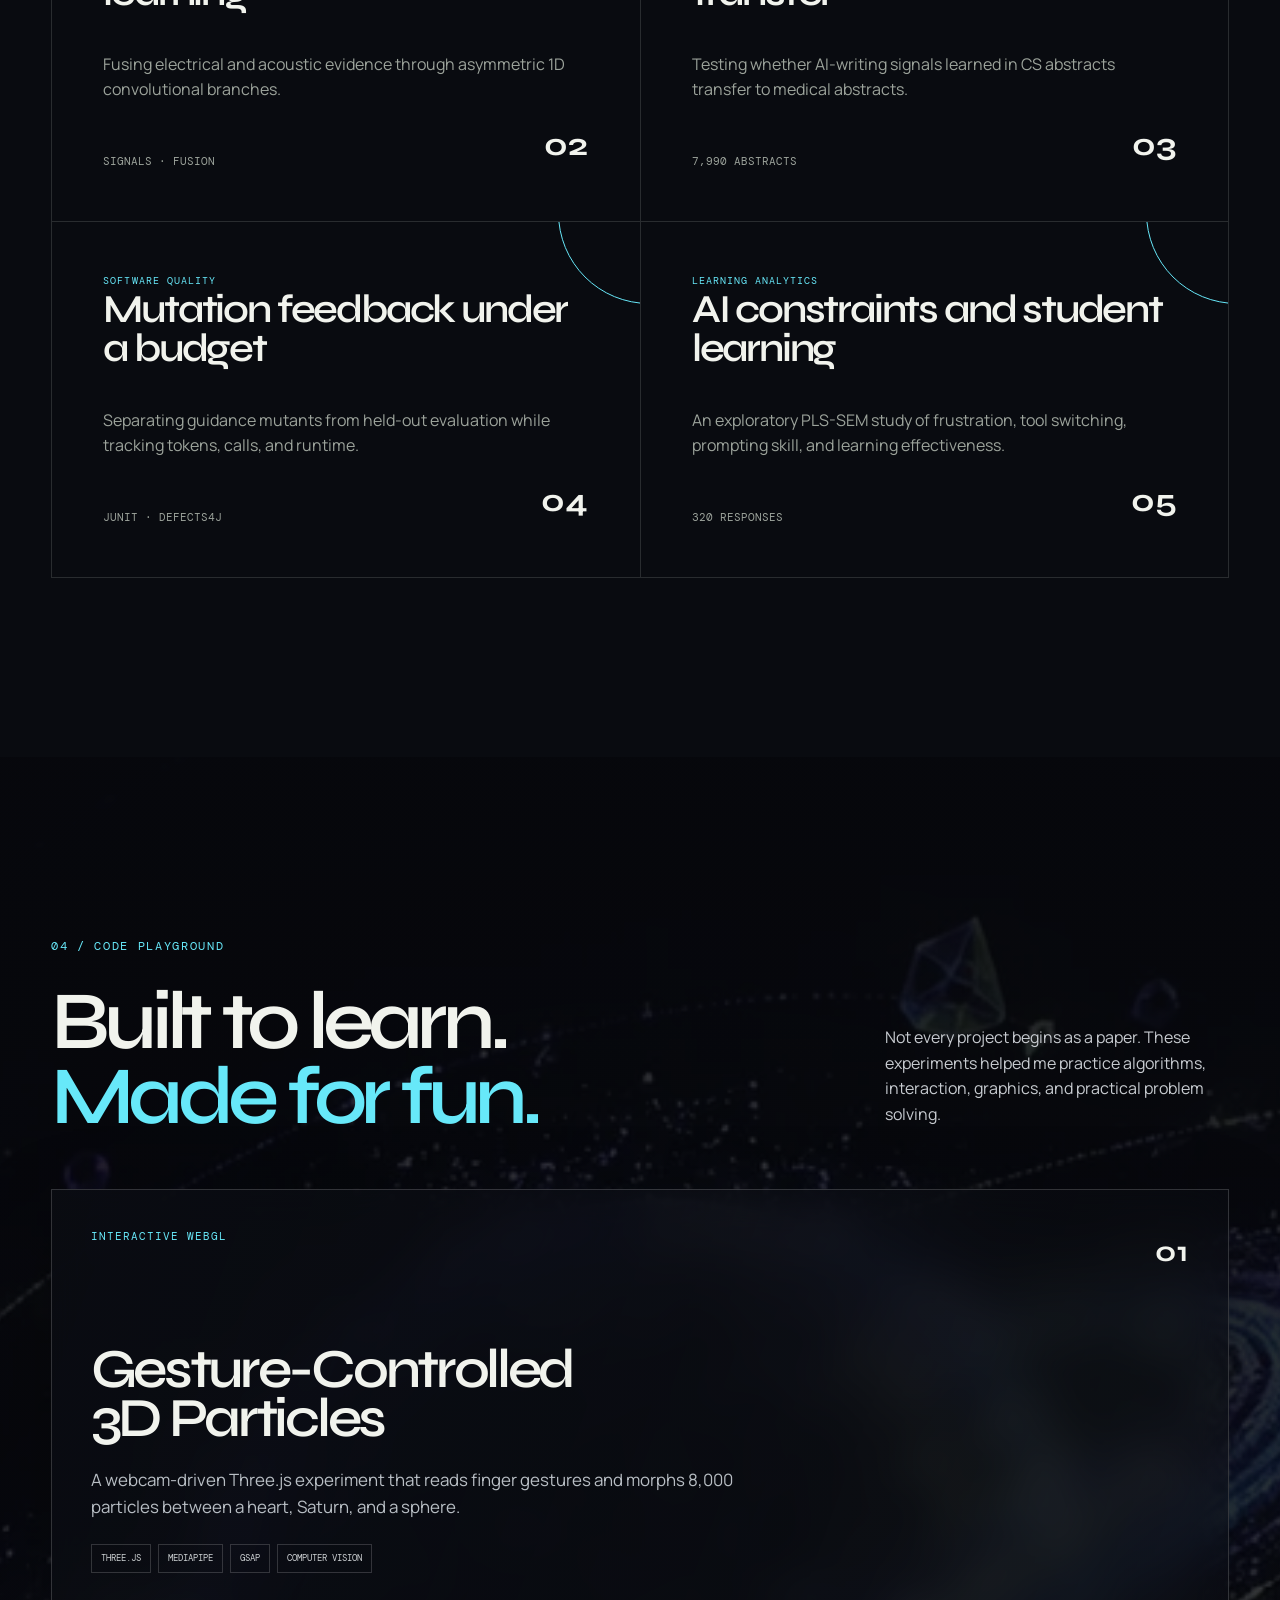
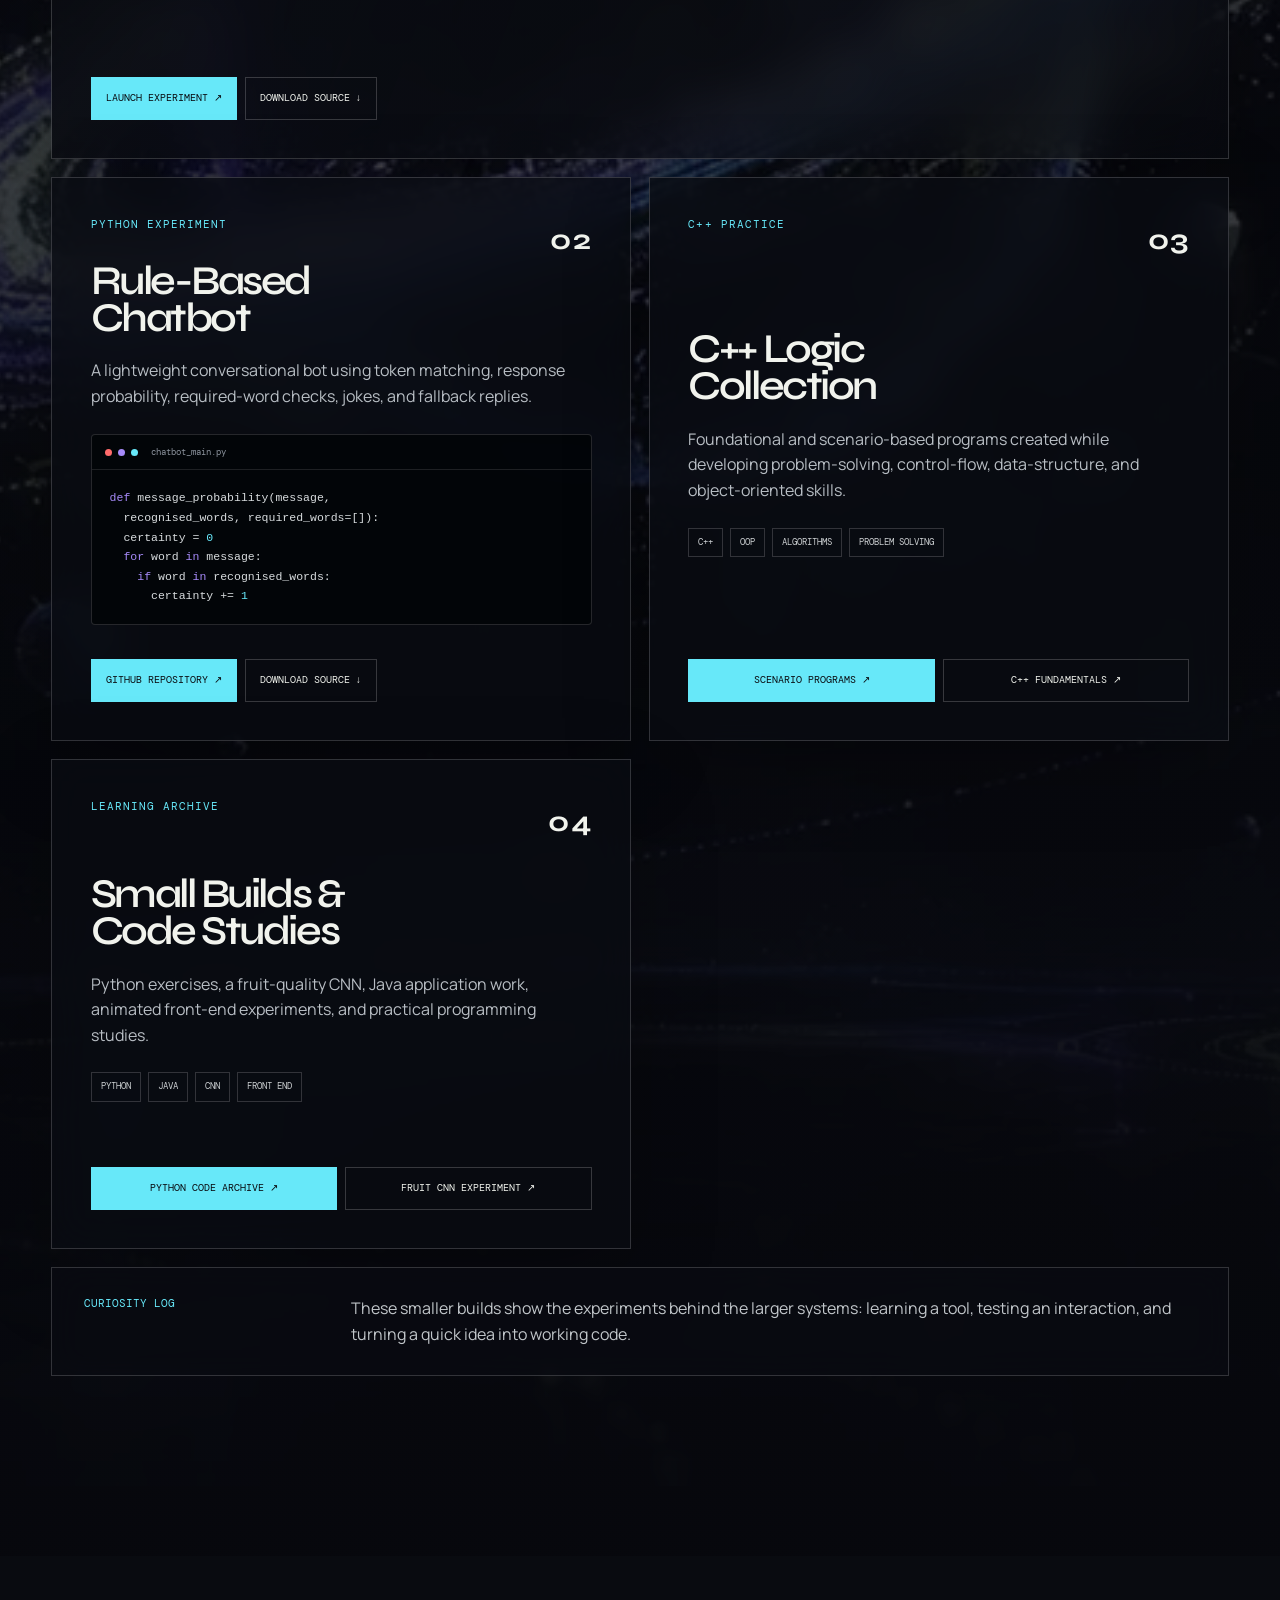
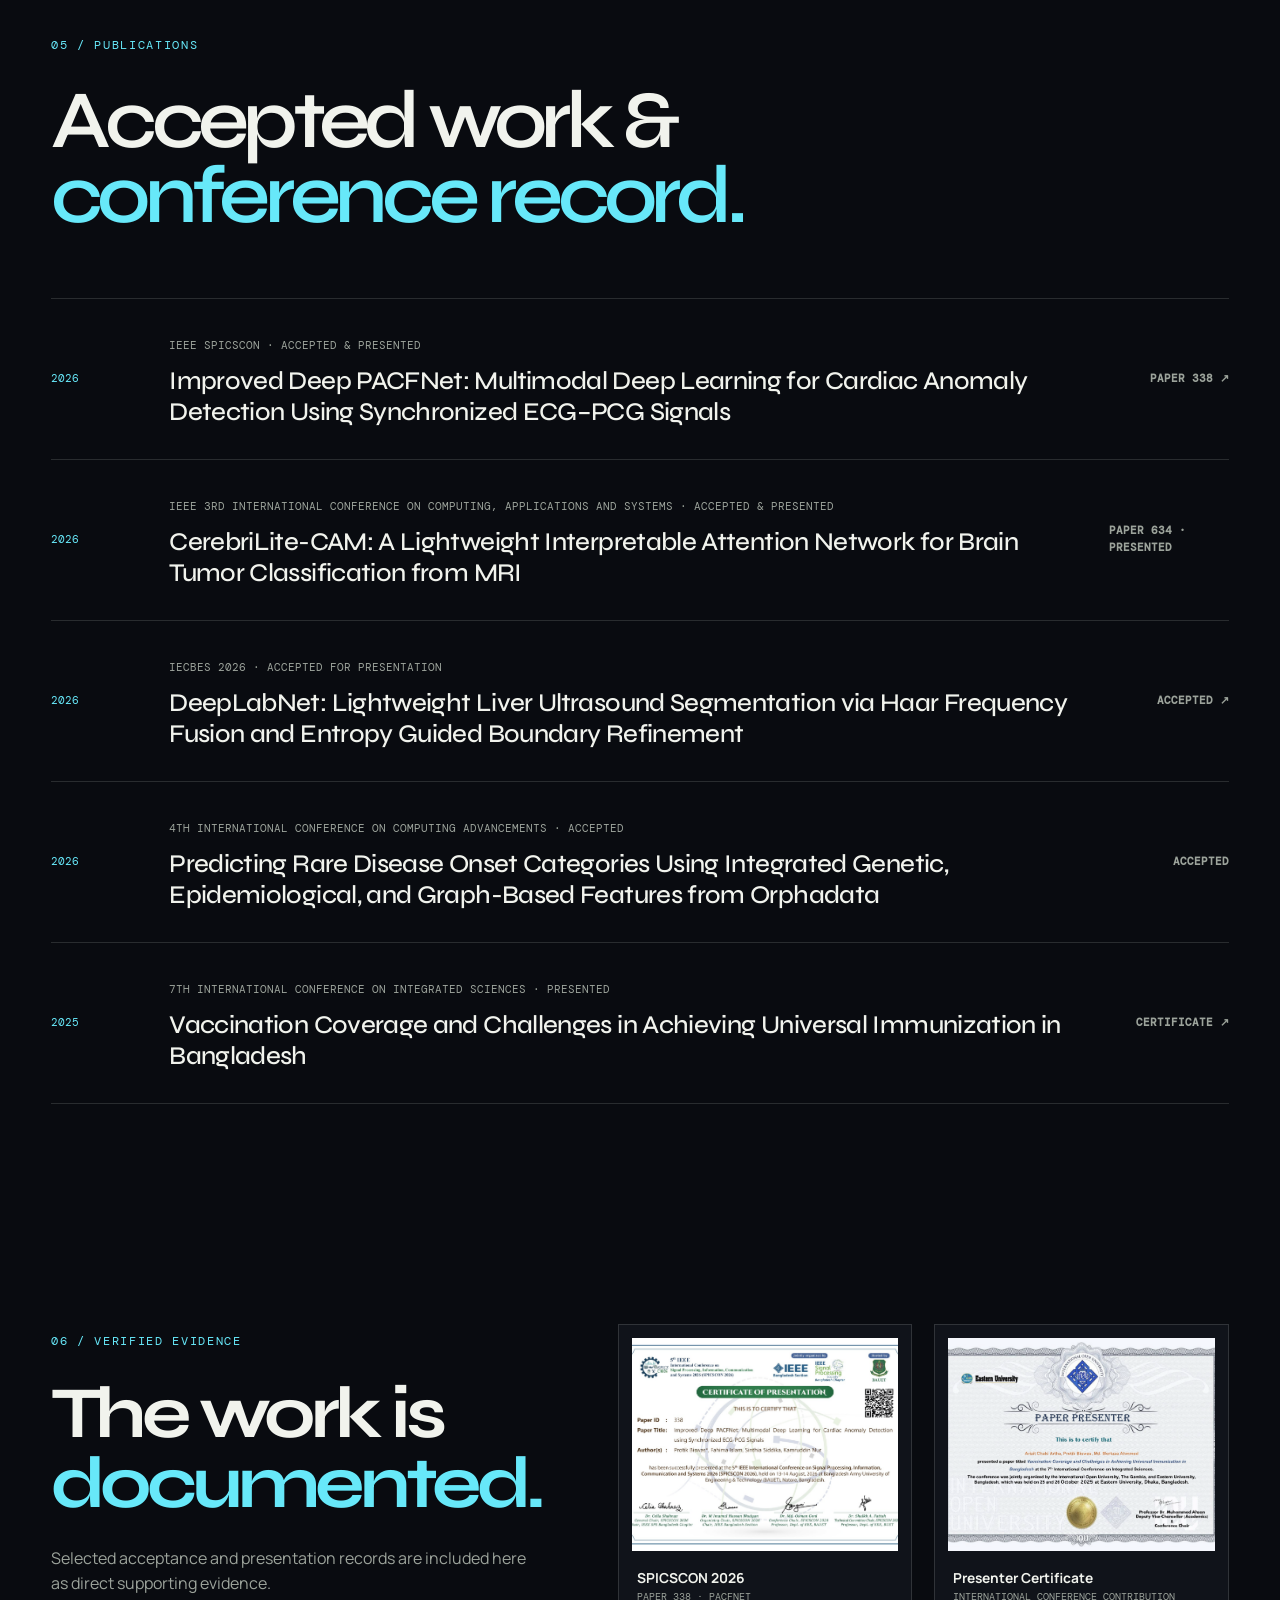
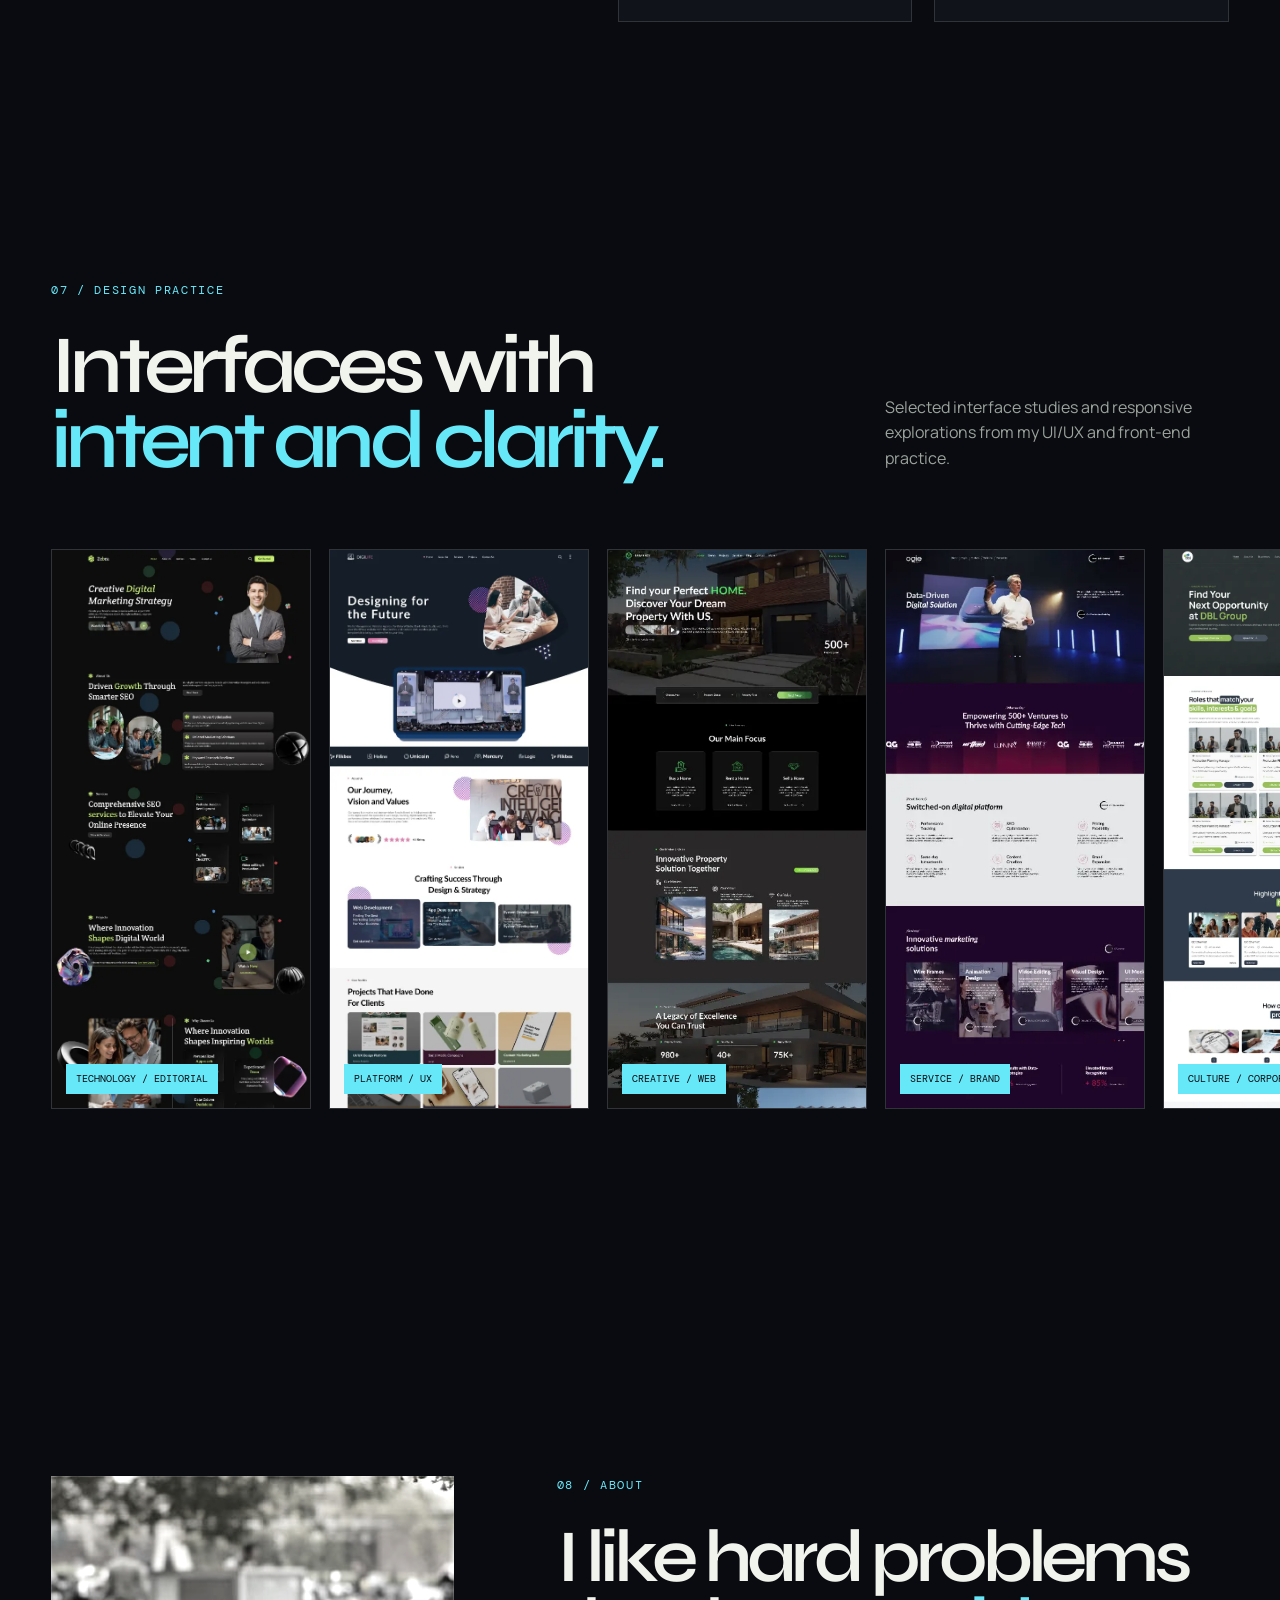
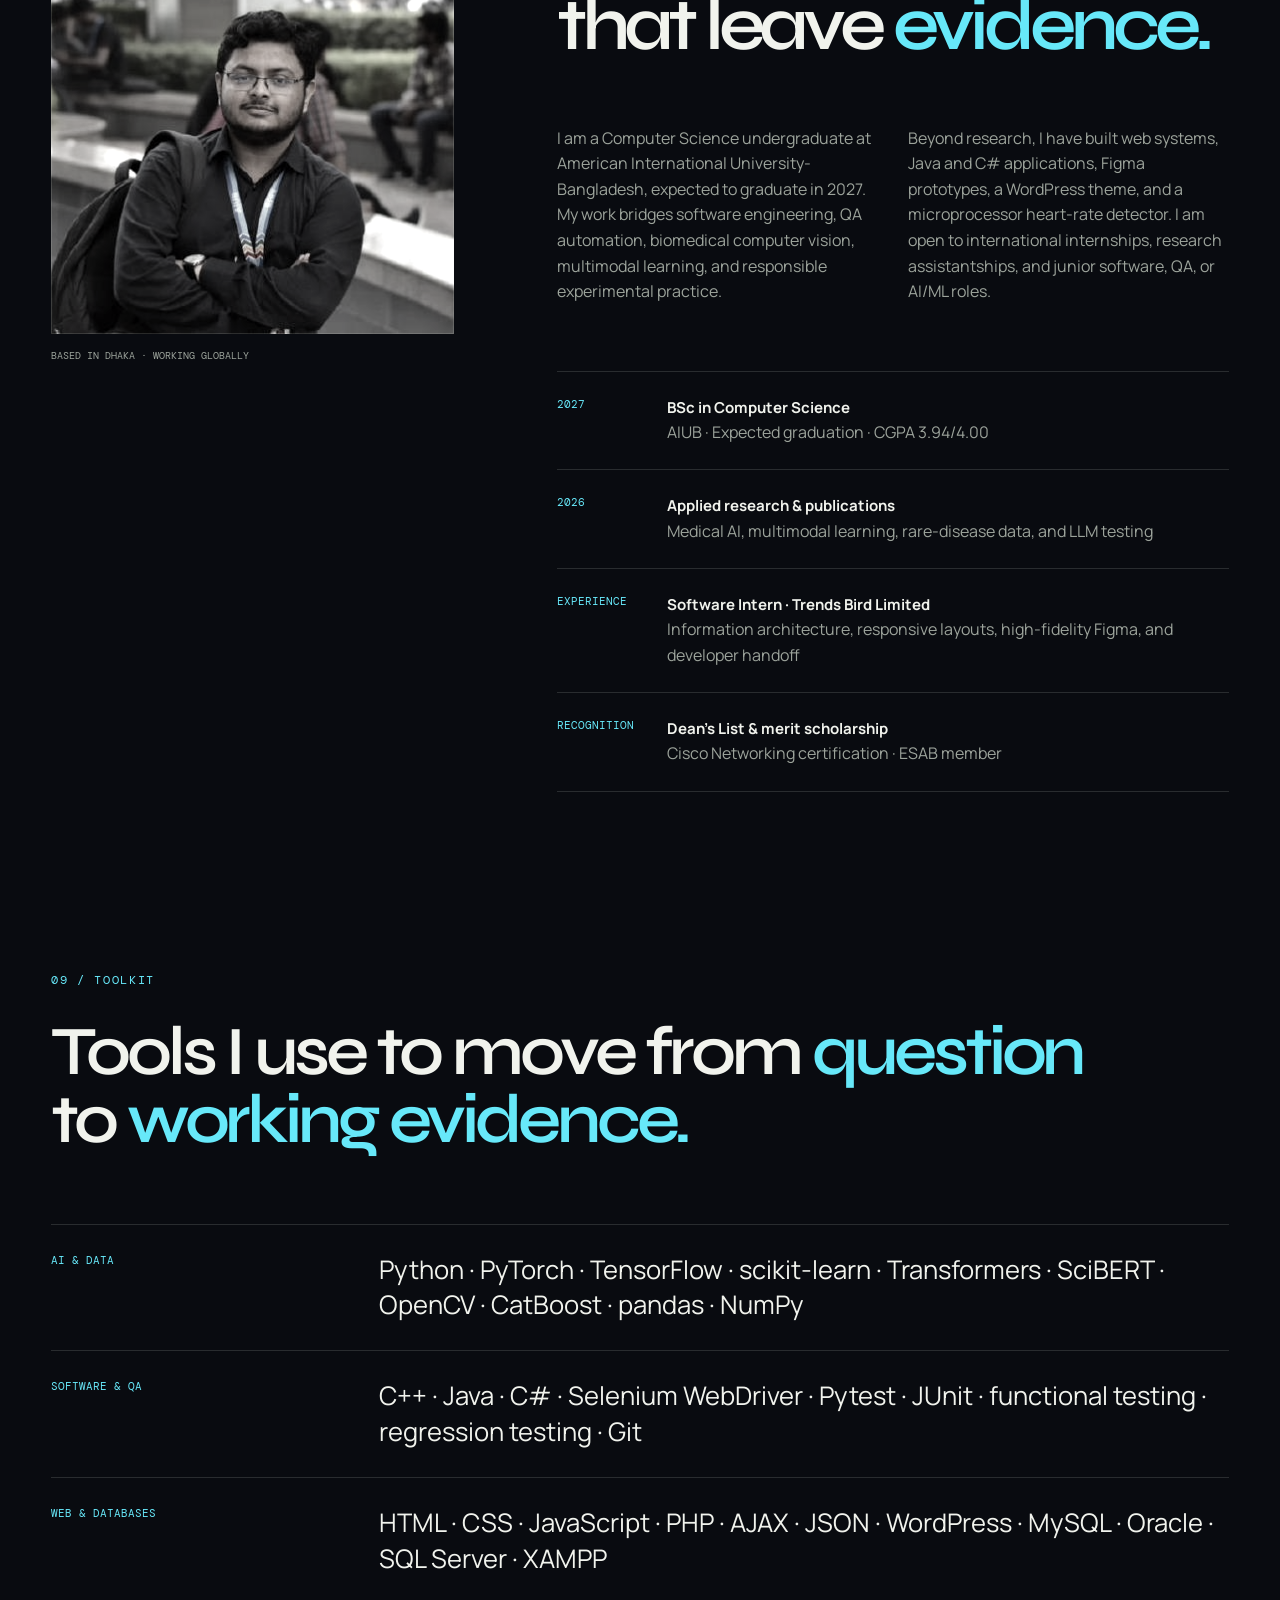
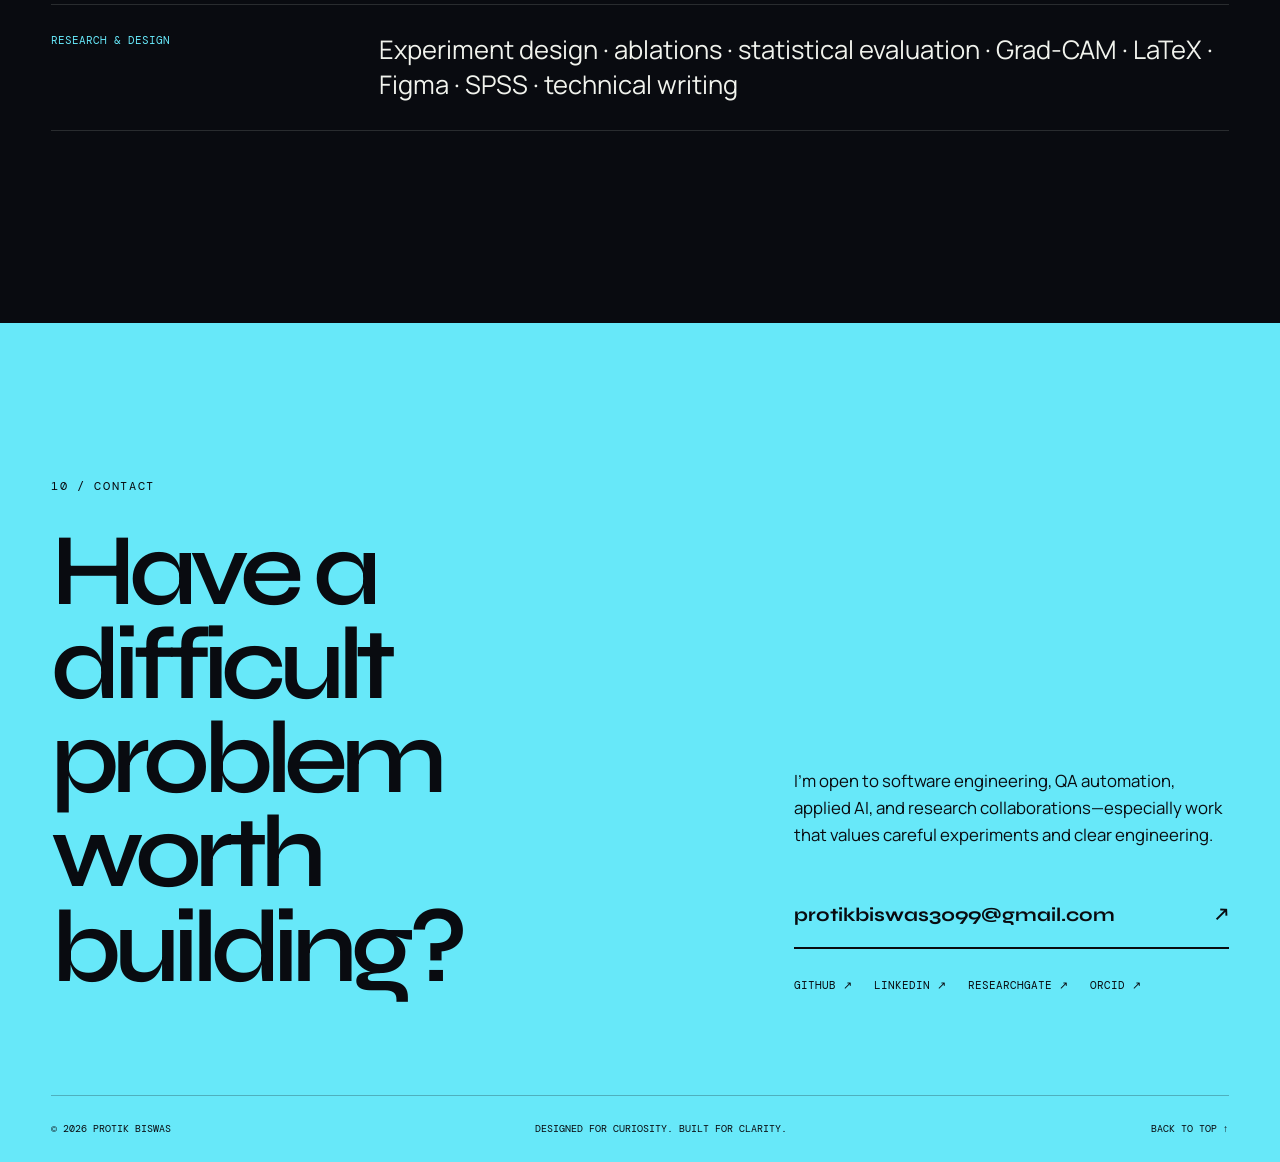
==== commit cbb8e0f6: "Add ORCID link to portfolio" ====
--- a/index.html
+++ b/index.html
@@ -425,6 +425,7 @@
             <a href="https://github.com/pkhunter47" target="_blank" rel="noopener">GitHub ↗</a>
             <a href="https://www.linkedin.com/in/protik-biswas-83001827b/" target="_blank" rel="noopener">LinkedIn ↗</a>
             <a href="https://www.researchgate.net/profile/Protik-Biswas-4" target="_blank" rel="noopener">ResearchGate ↗</a>
+            <a href="https://orcid.org/0009-0005-3996-8312" target="_blank" rel="noopener" aria-label="ORCID profile">ORCID ↗</a>
           </div>
         </div>
       </div>
--- a/styles.css
+++ b/styles.css
@@ -27,7 +27,7 @@
 .kicker { margin: 0 0 28px; color: var(--acid); font-family: var(--mono); font-size: .74rem; letter-spacing: .14em; text-transform: uppercase; }
 em { color: var(--acid); font-style: normal; }
 
-#signal-canvas { position: fixed; z-index: 0; inset: 0; width: 100%; height: 100%; pointer-events: none; opacity: .42; }
+#signal-canvas { position: fixed; z-index: 0; inset: 0; width: 100%; height: 100%; pointer-events: none; opacity: 1; mix-blend-mode: screen; }
 .noise { position: fixed; z-index: 20; inset: 0; pointer-events: none; opacity: .035; background-image: url("data:image/svg+xml,%3Csvg viewBox='0 0 180 180' xmlns='http://www.w3.org/2000/svg'%3E%3Cfilter id='n'%3E%3CfeTurbulence type='fractalNoise' baseFrequency='.85' numOctaves='3' stitchTiles='stitch'/%3E%3C/filter%3E%3Crect width='100%25' height='100%25' filter='url(%23n)' opacity='1'/%3E%3C/svg%3E"); }
 main, .site-header { position: relative; z-index: 2; }
 
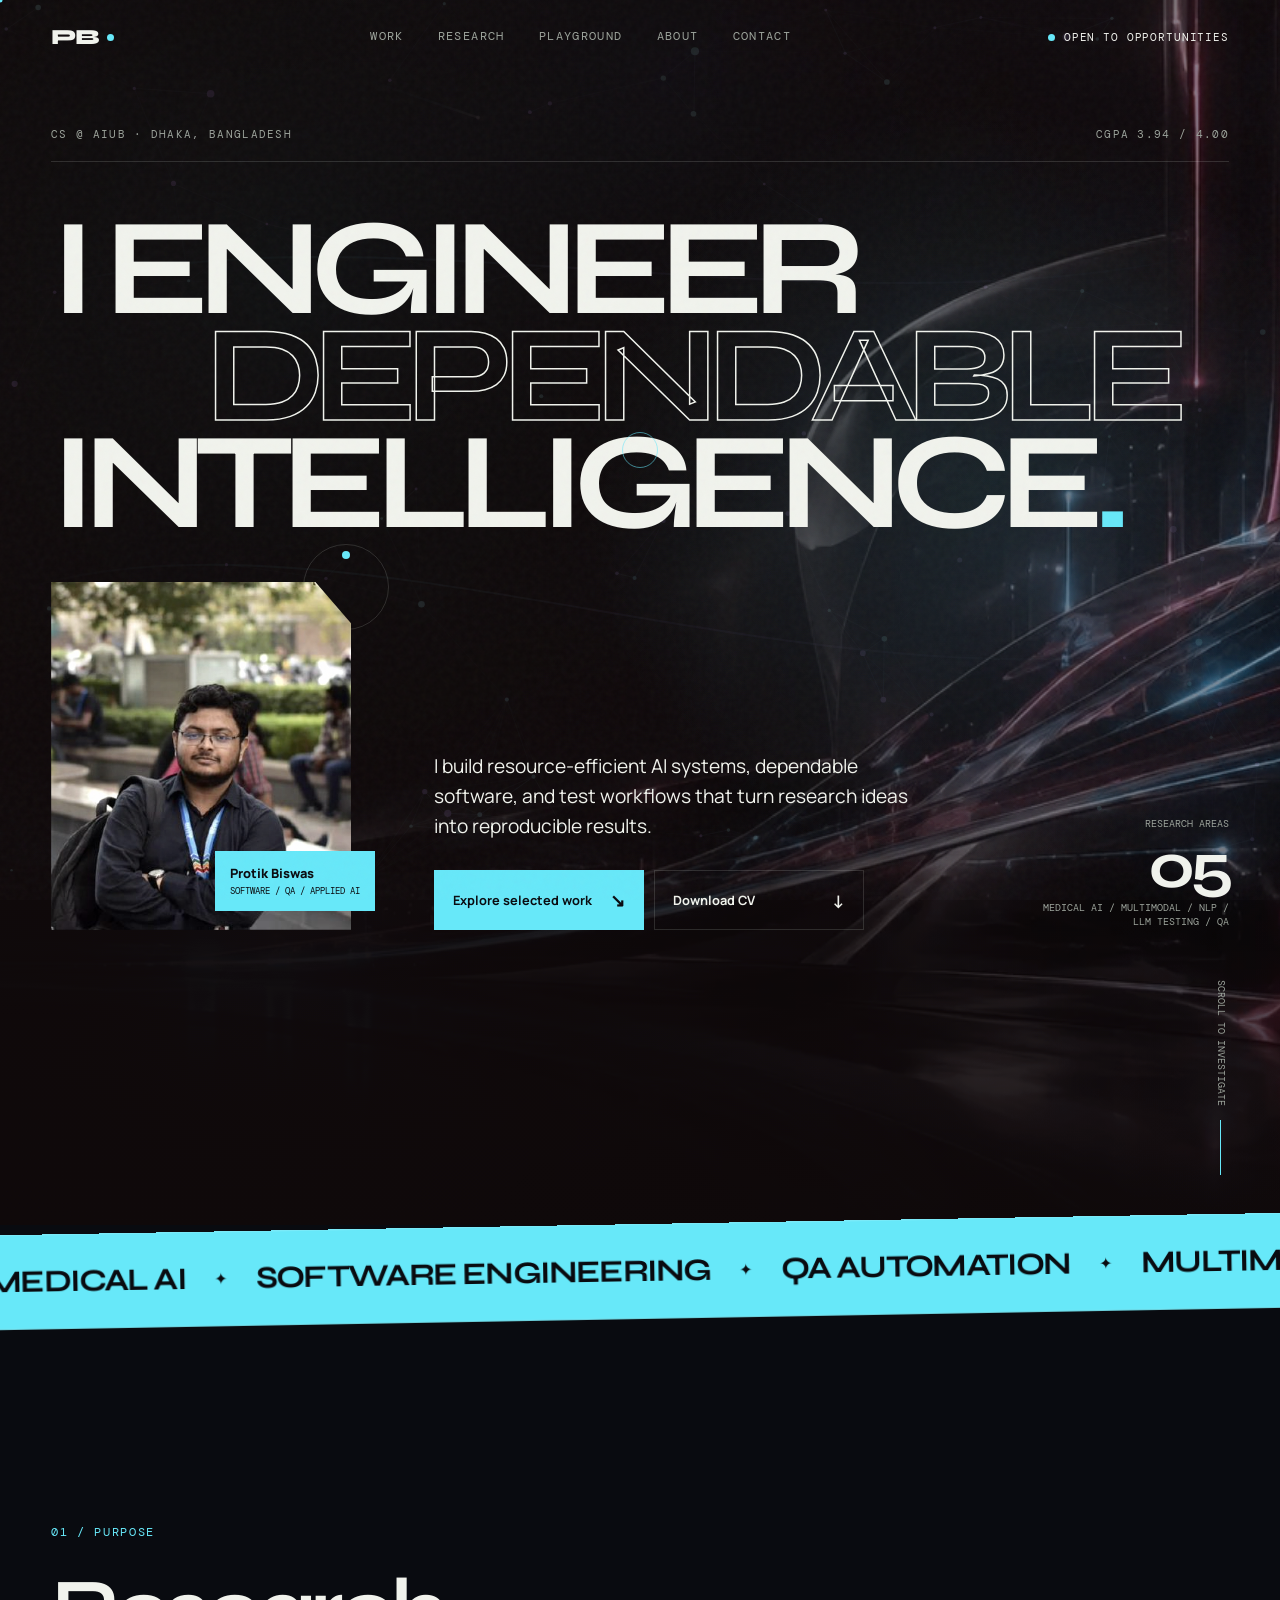
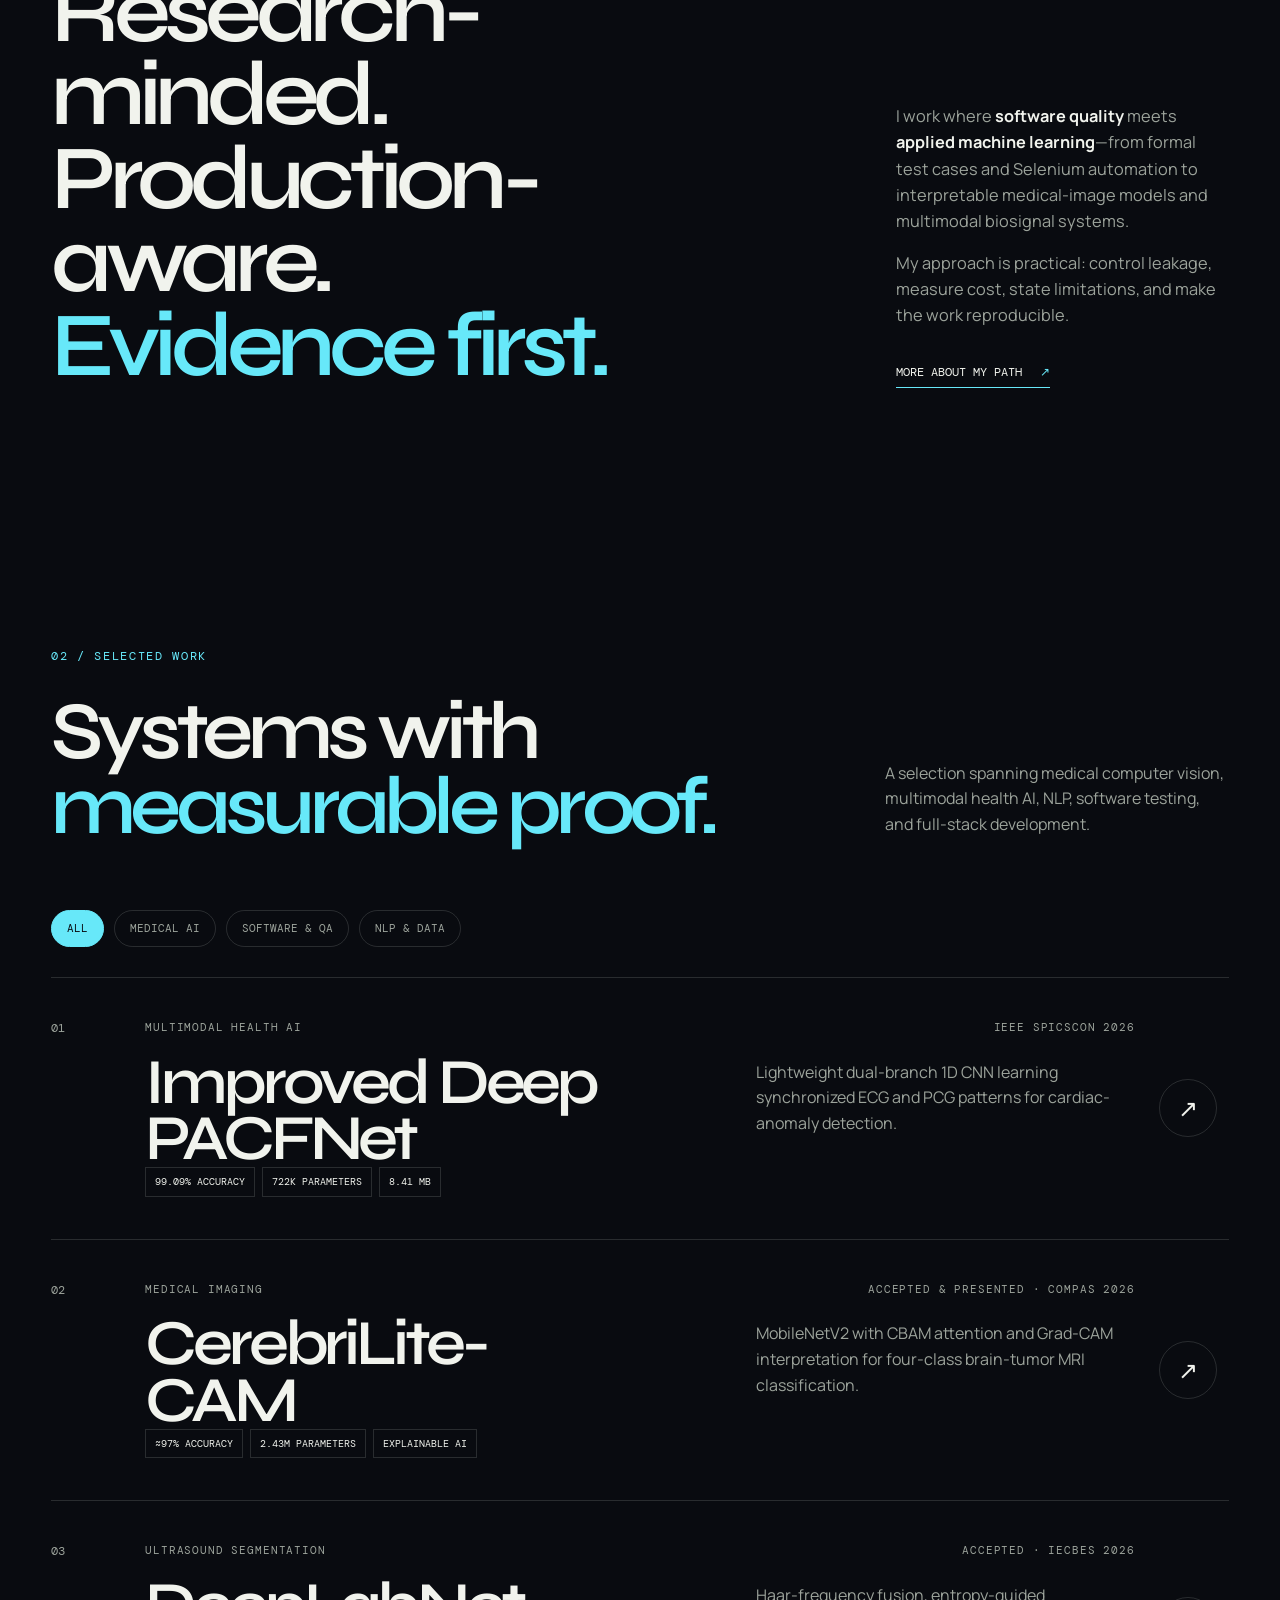
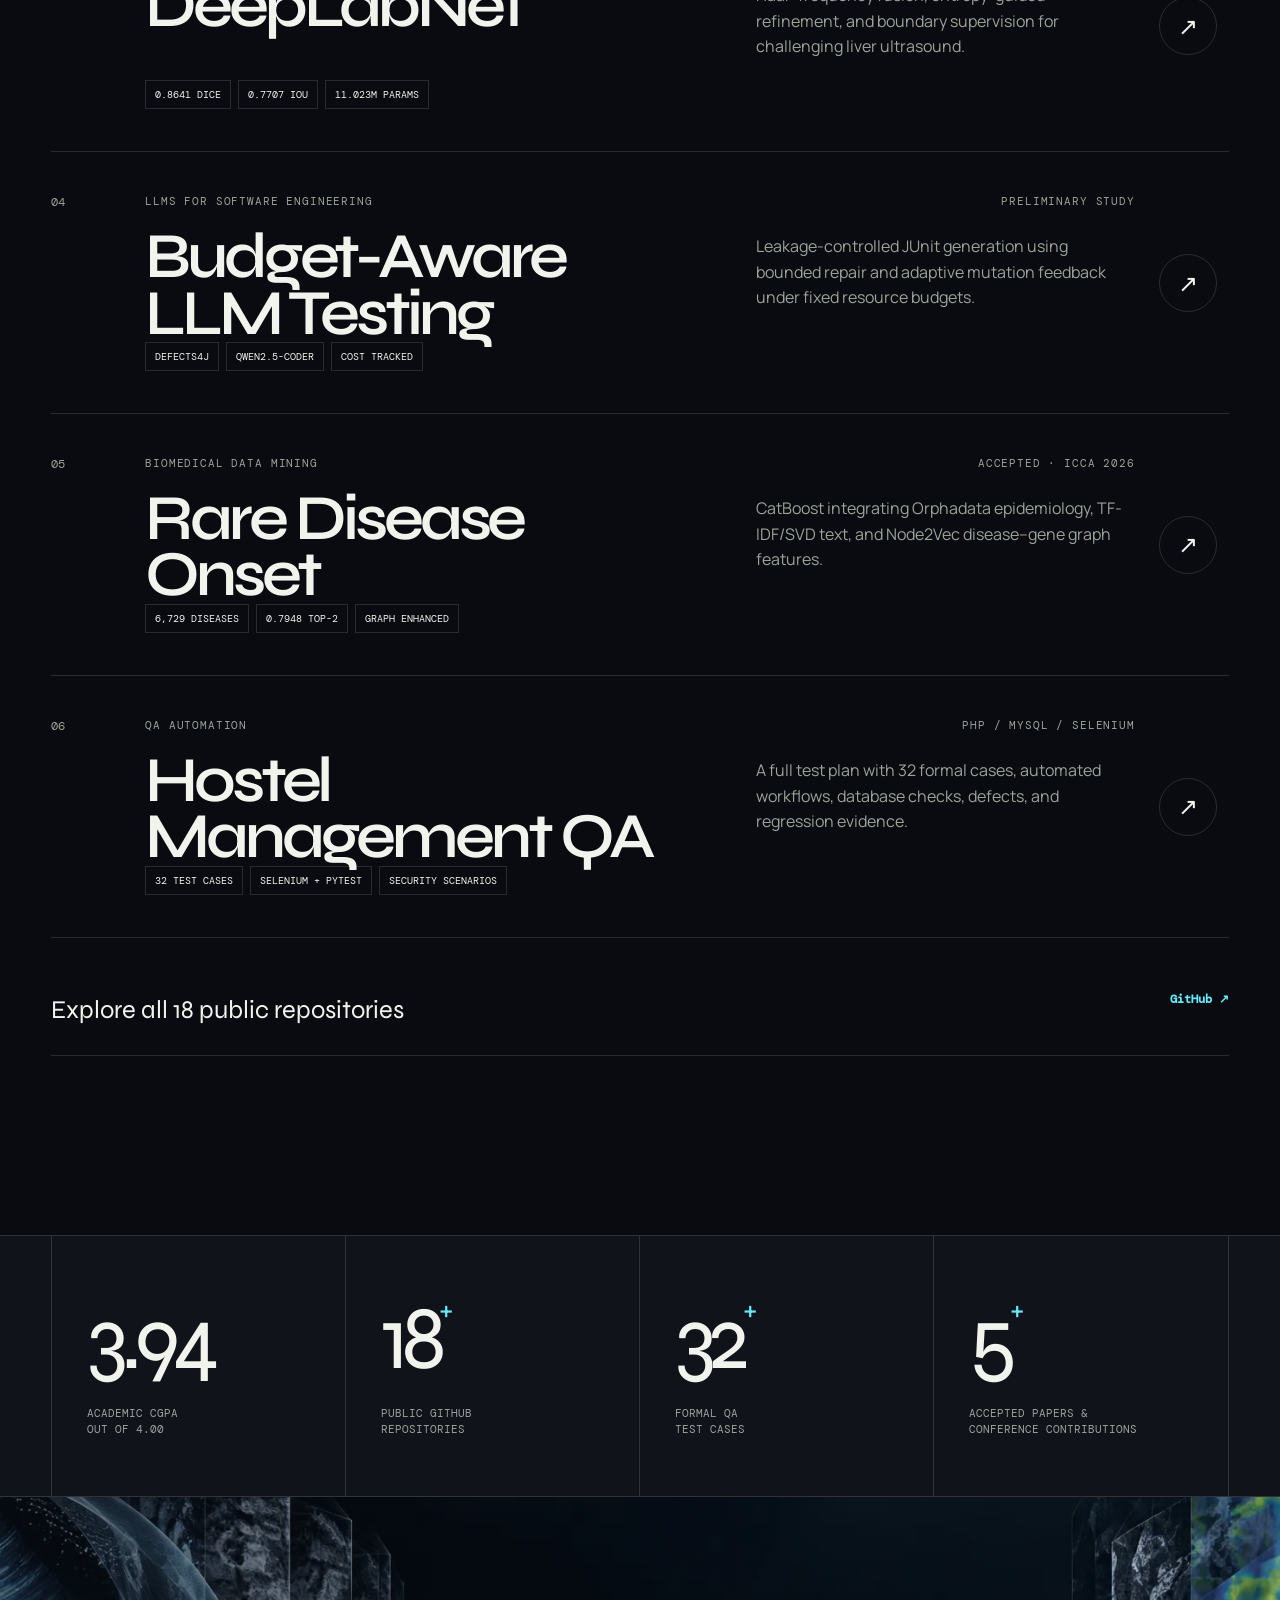
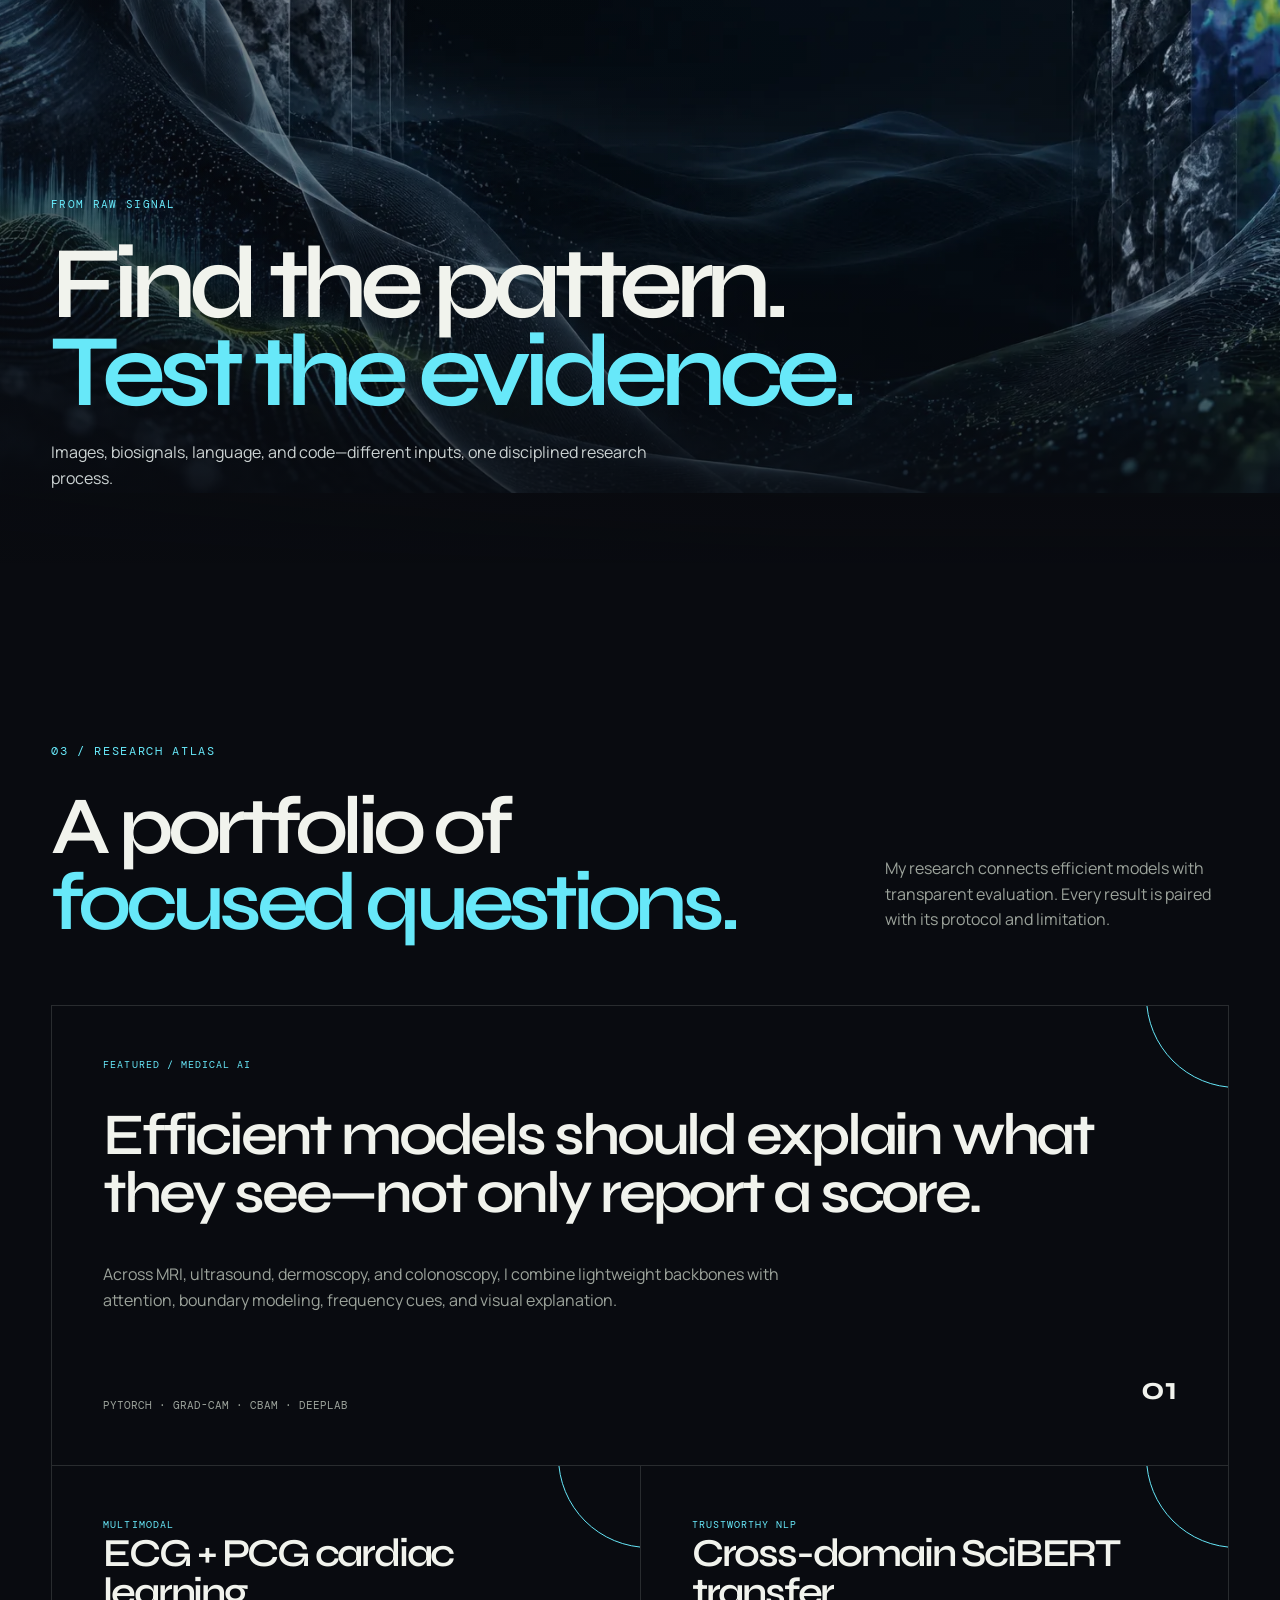
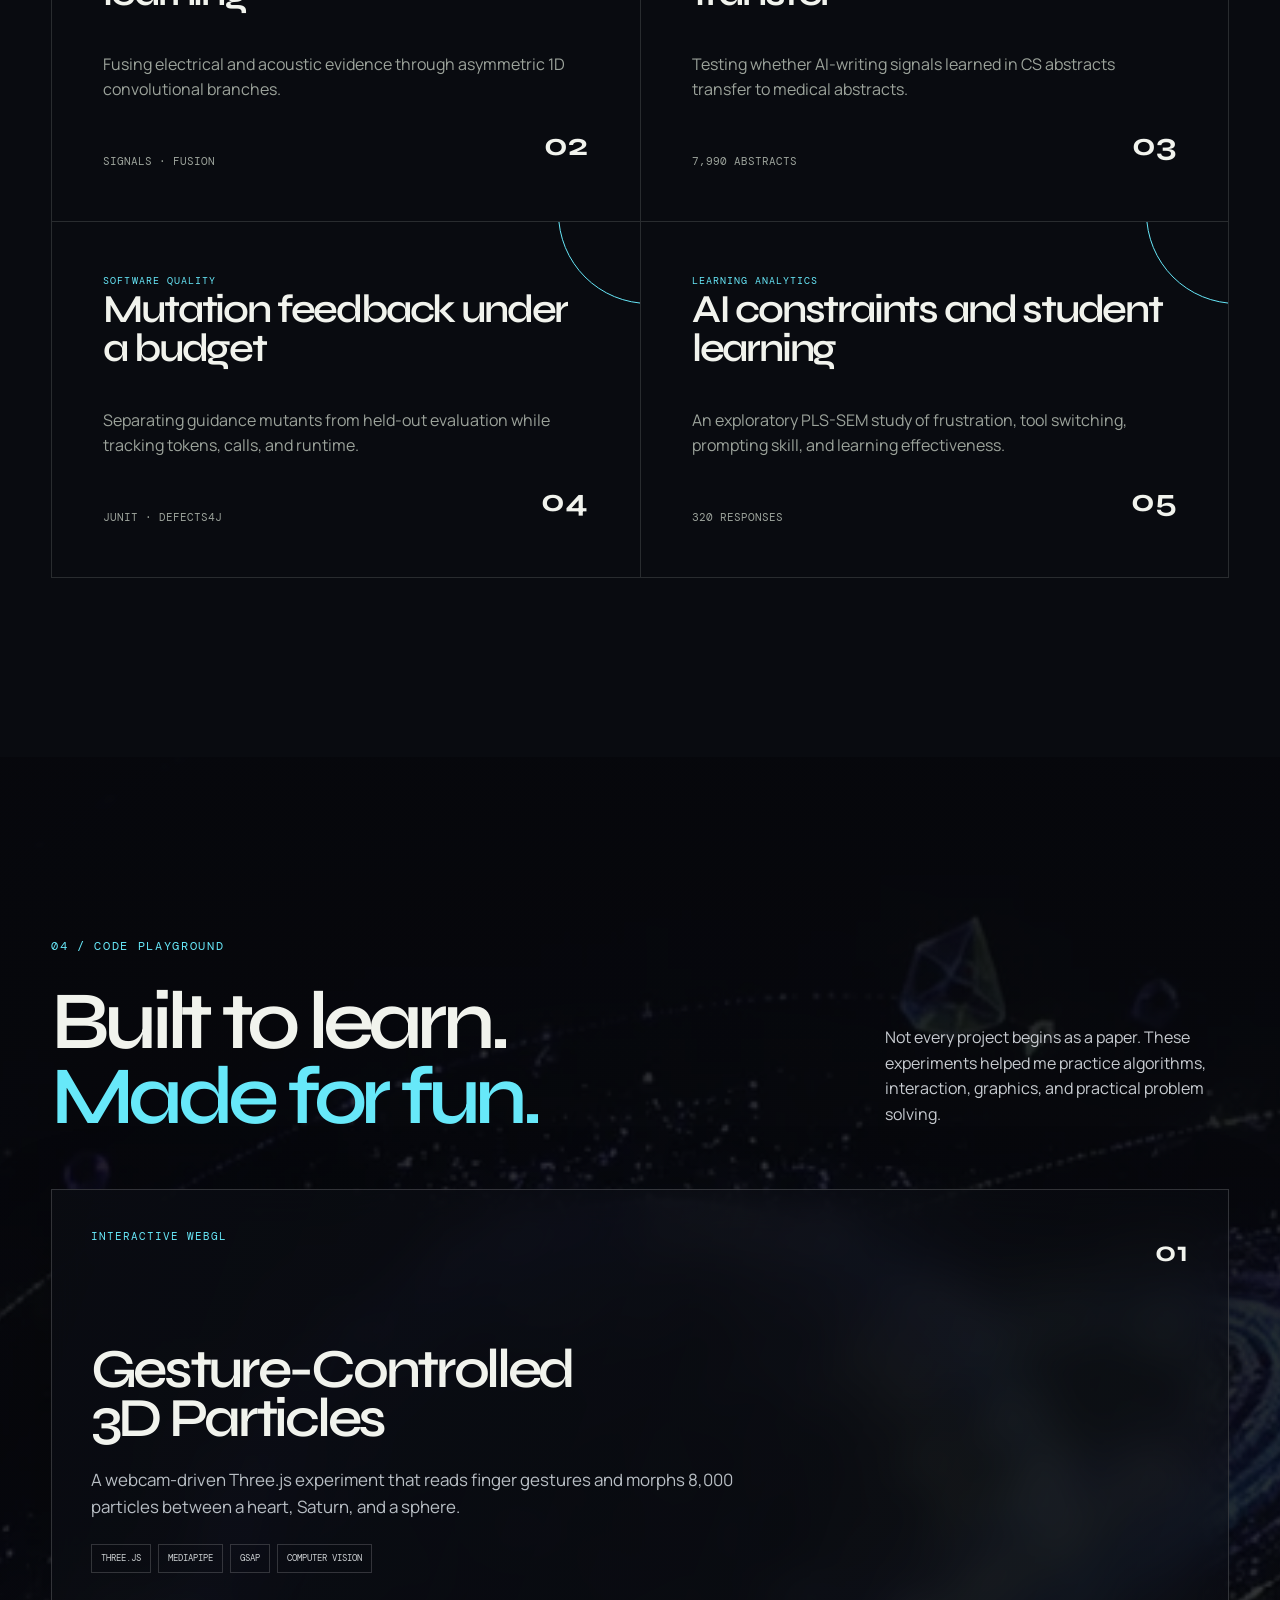
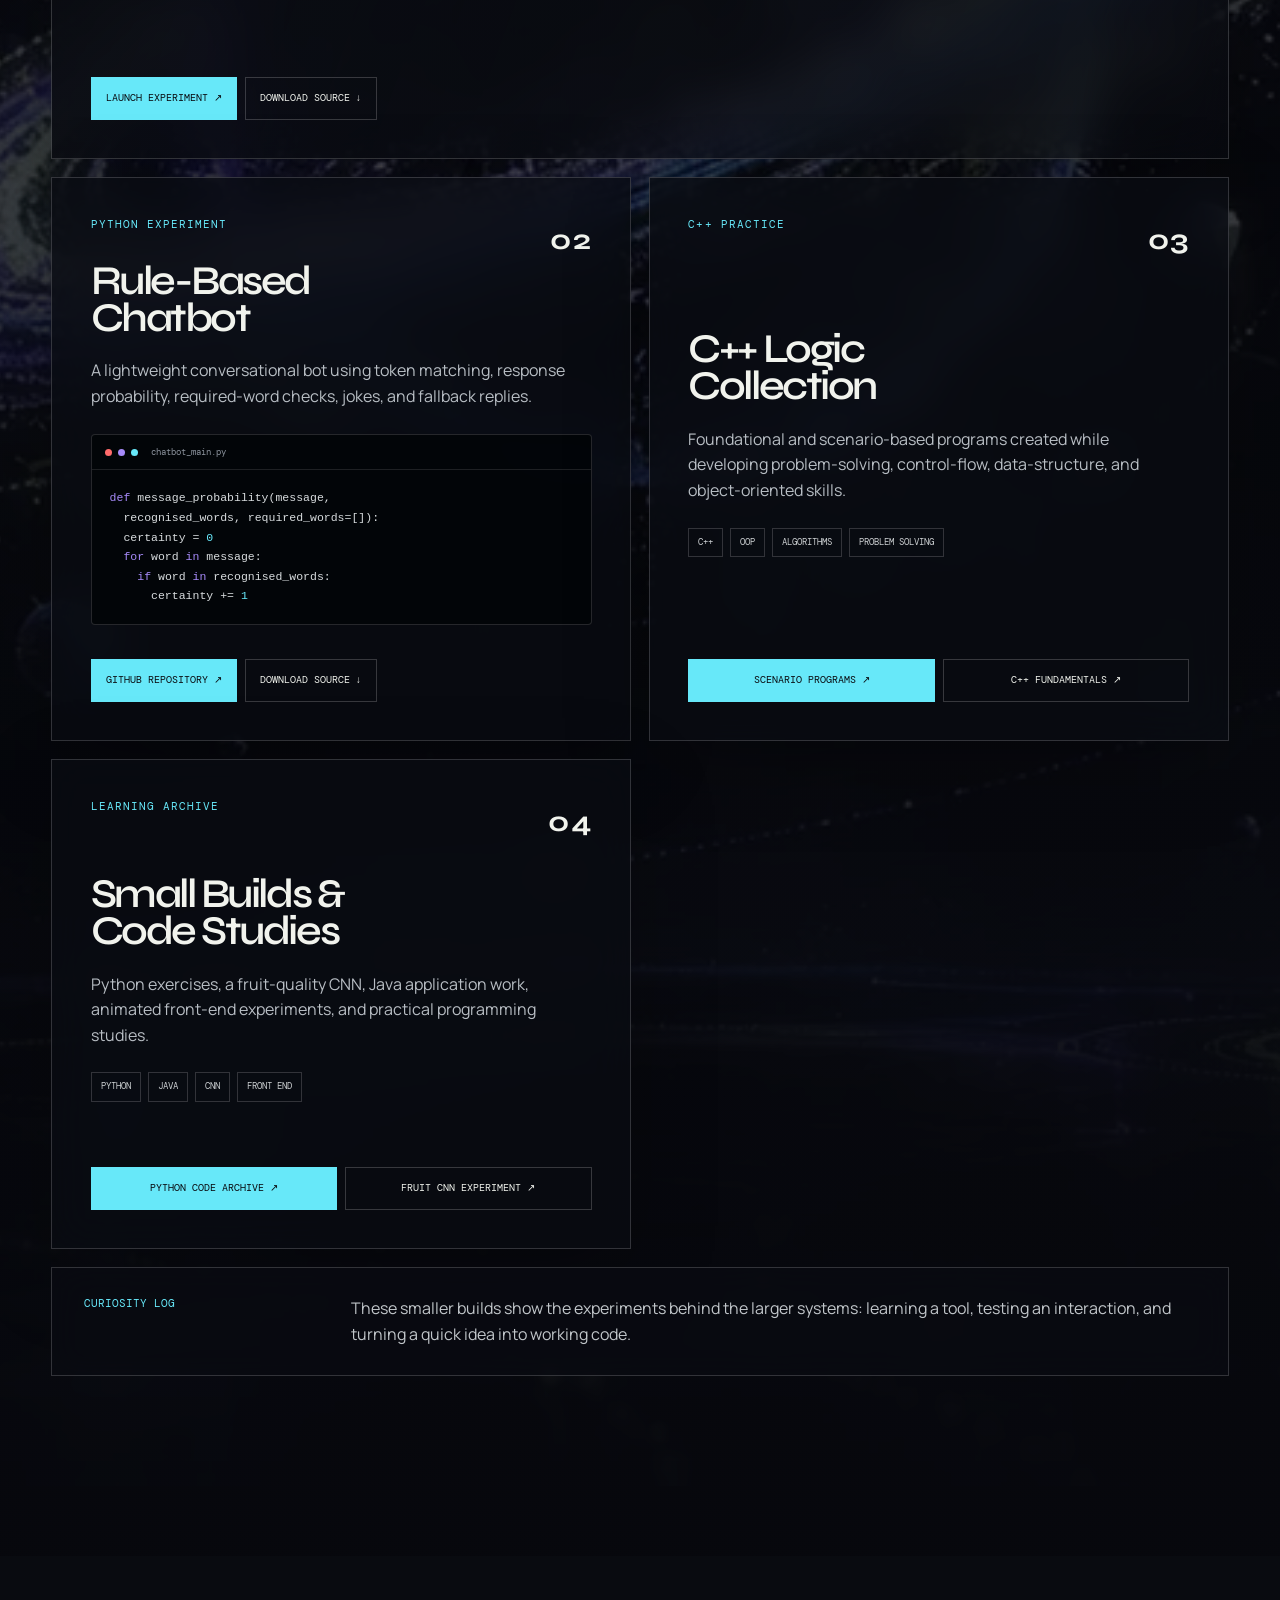
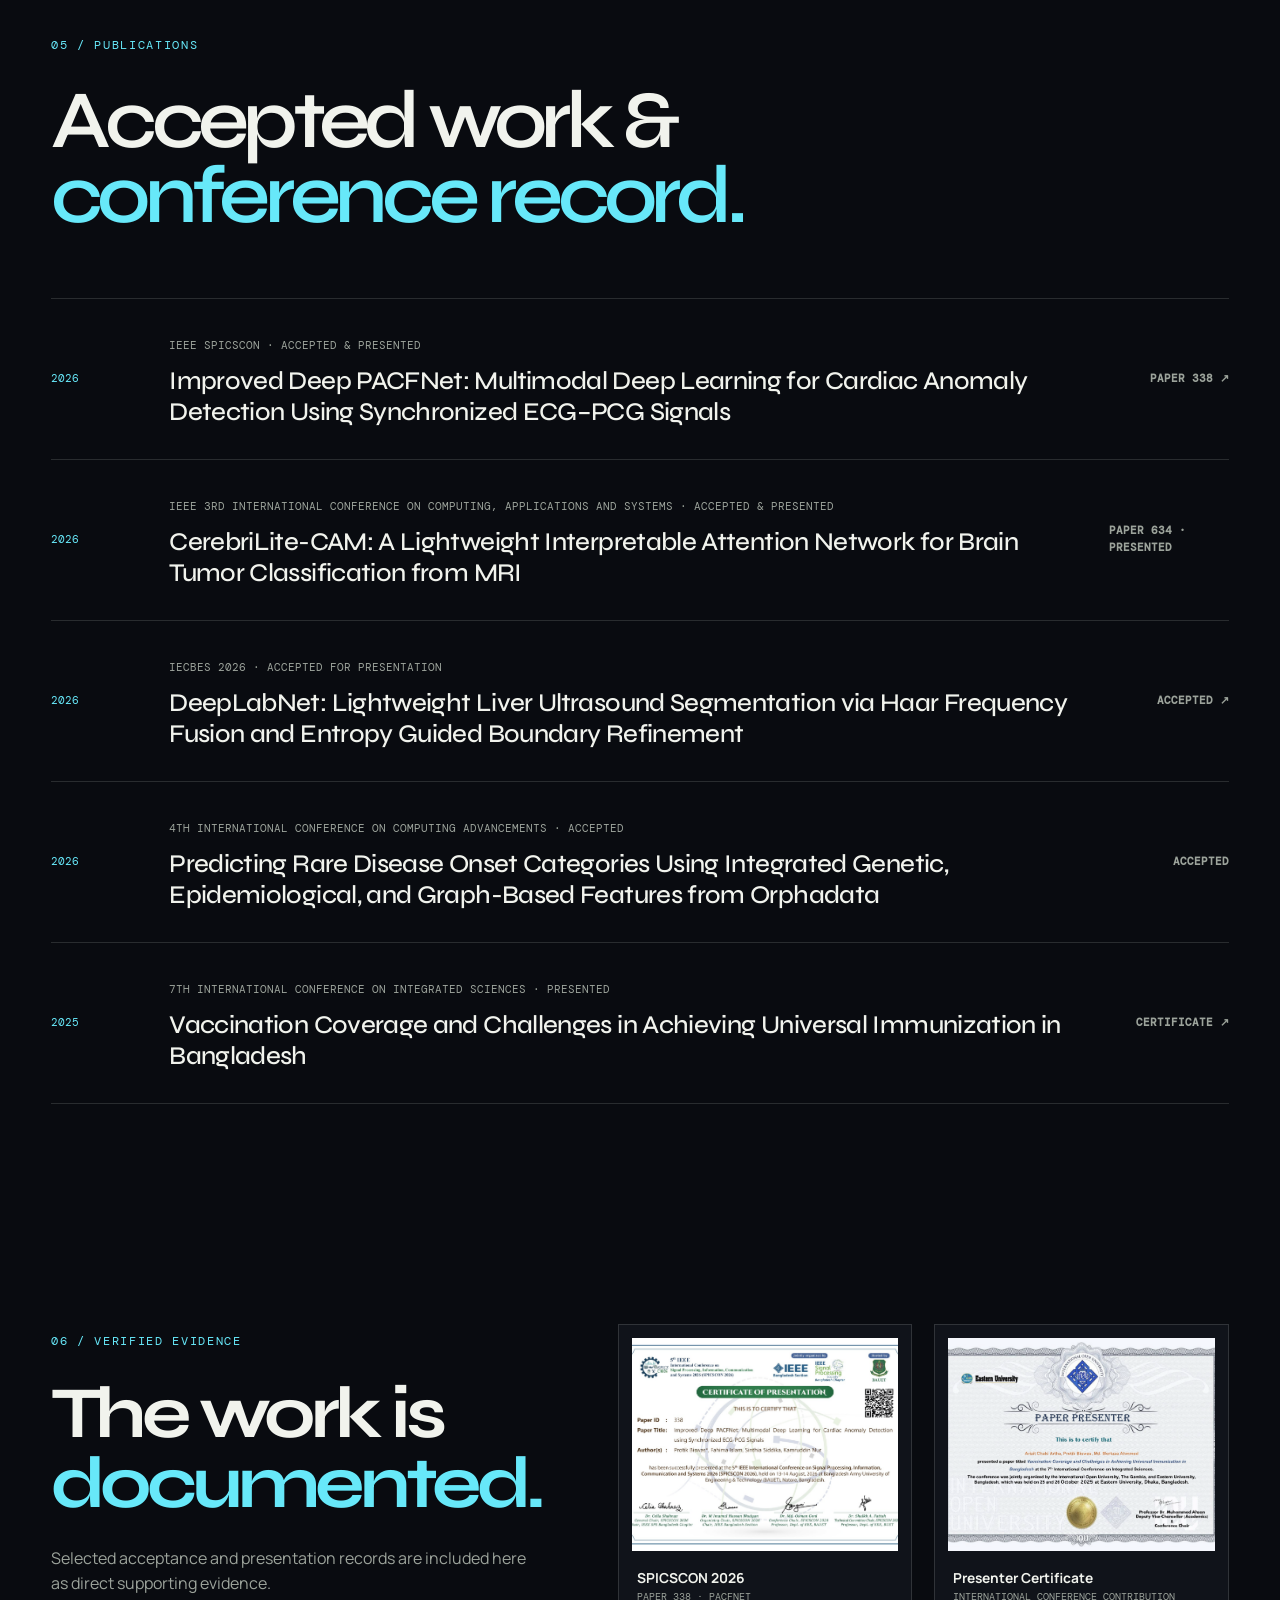
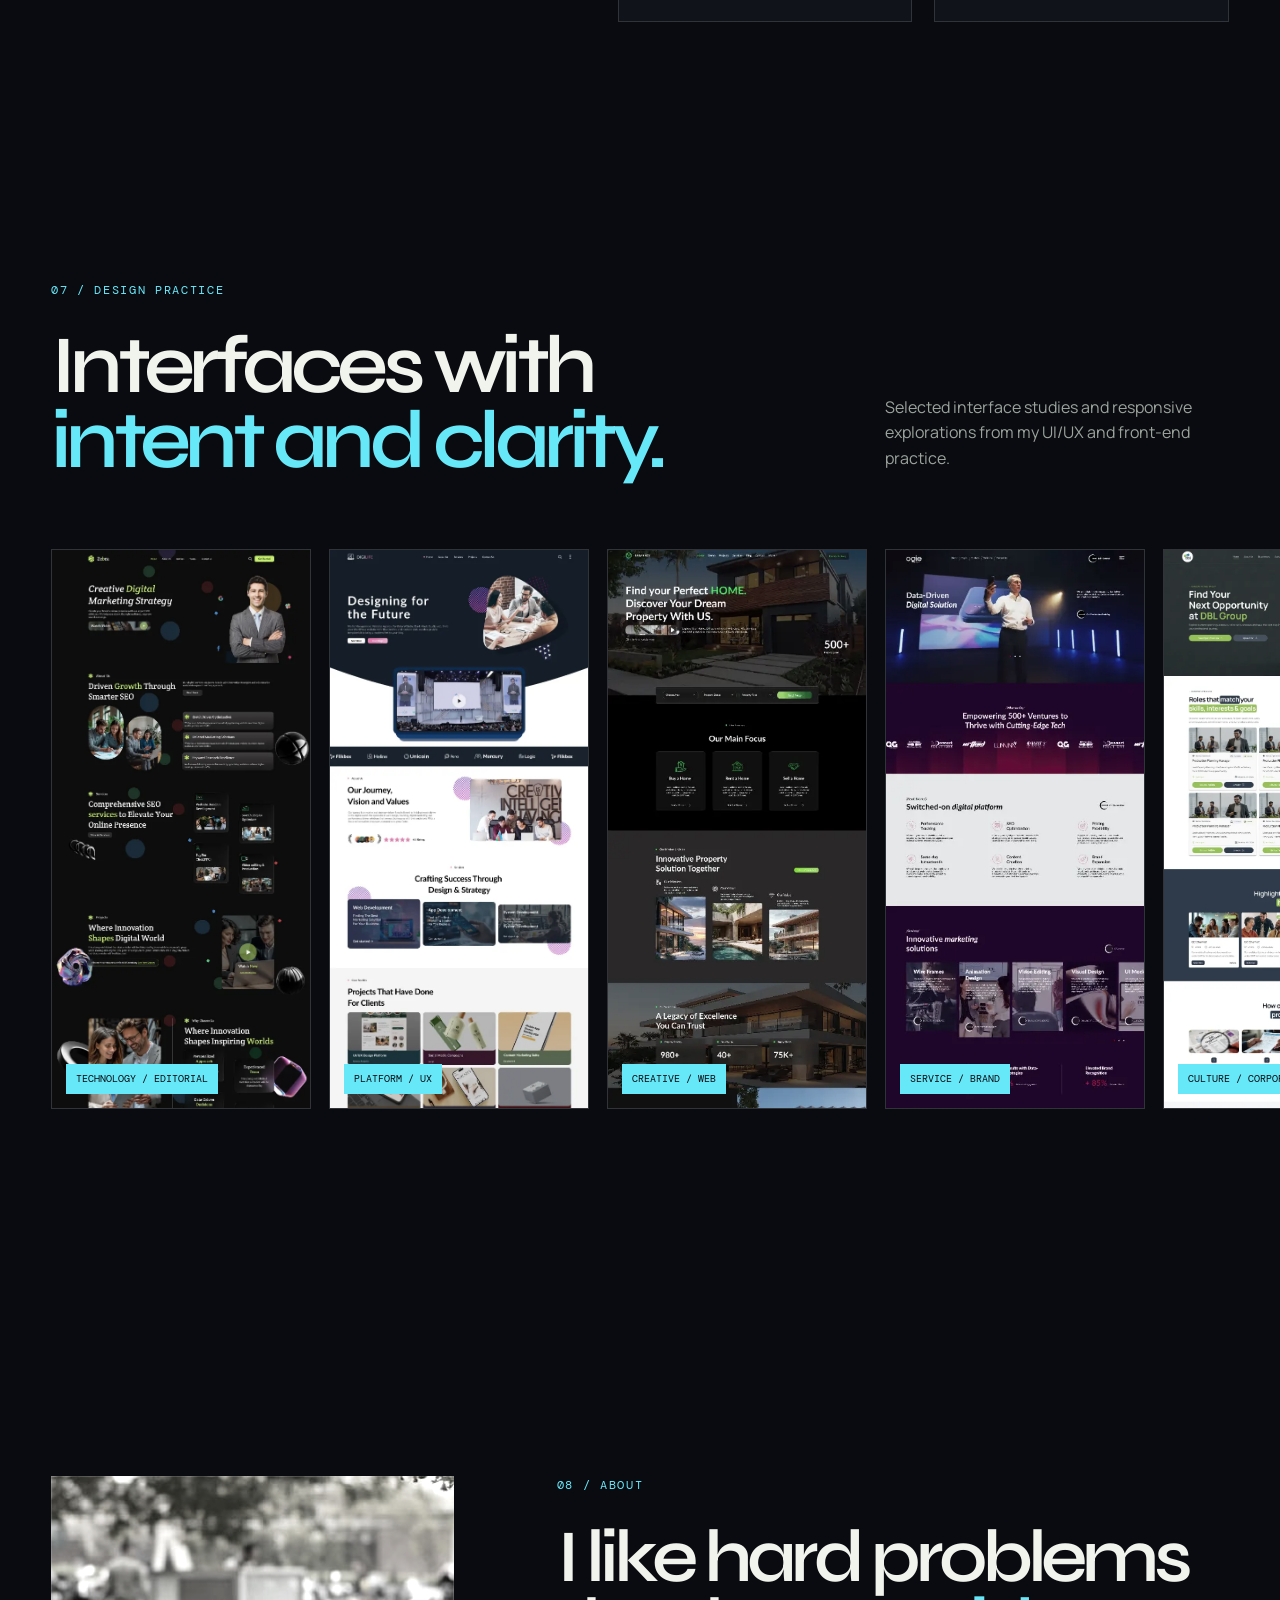
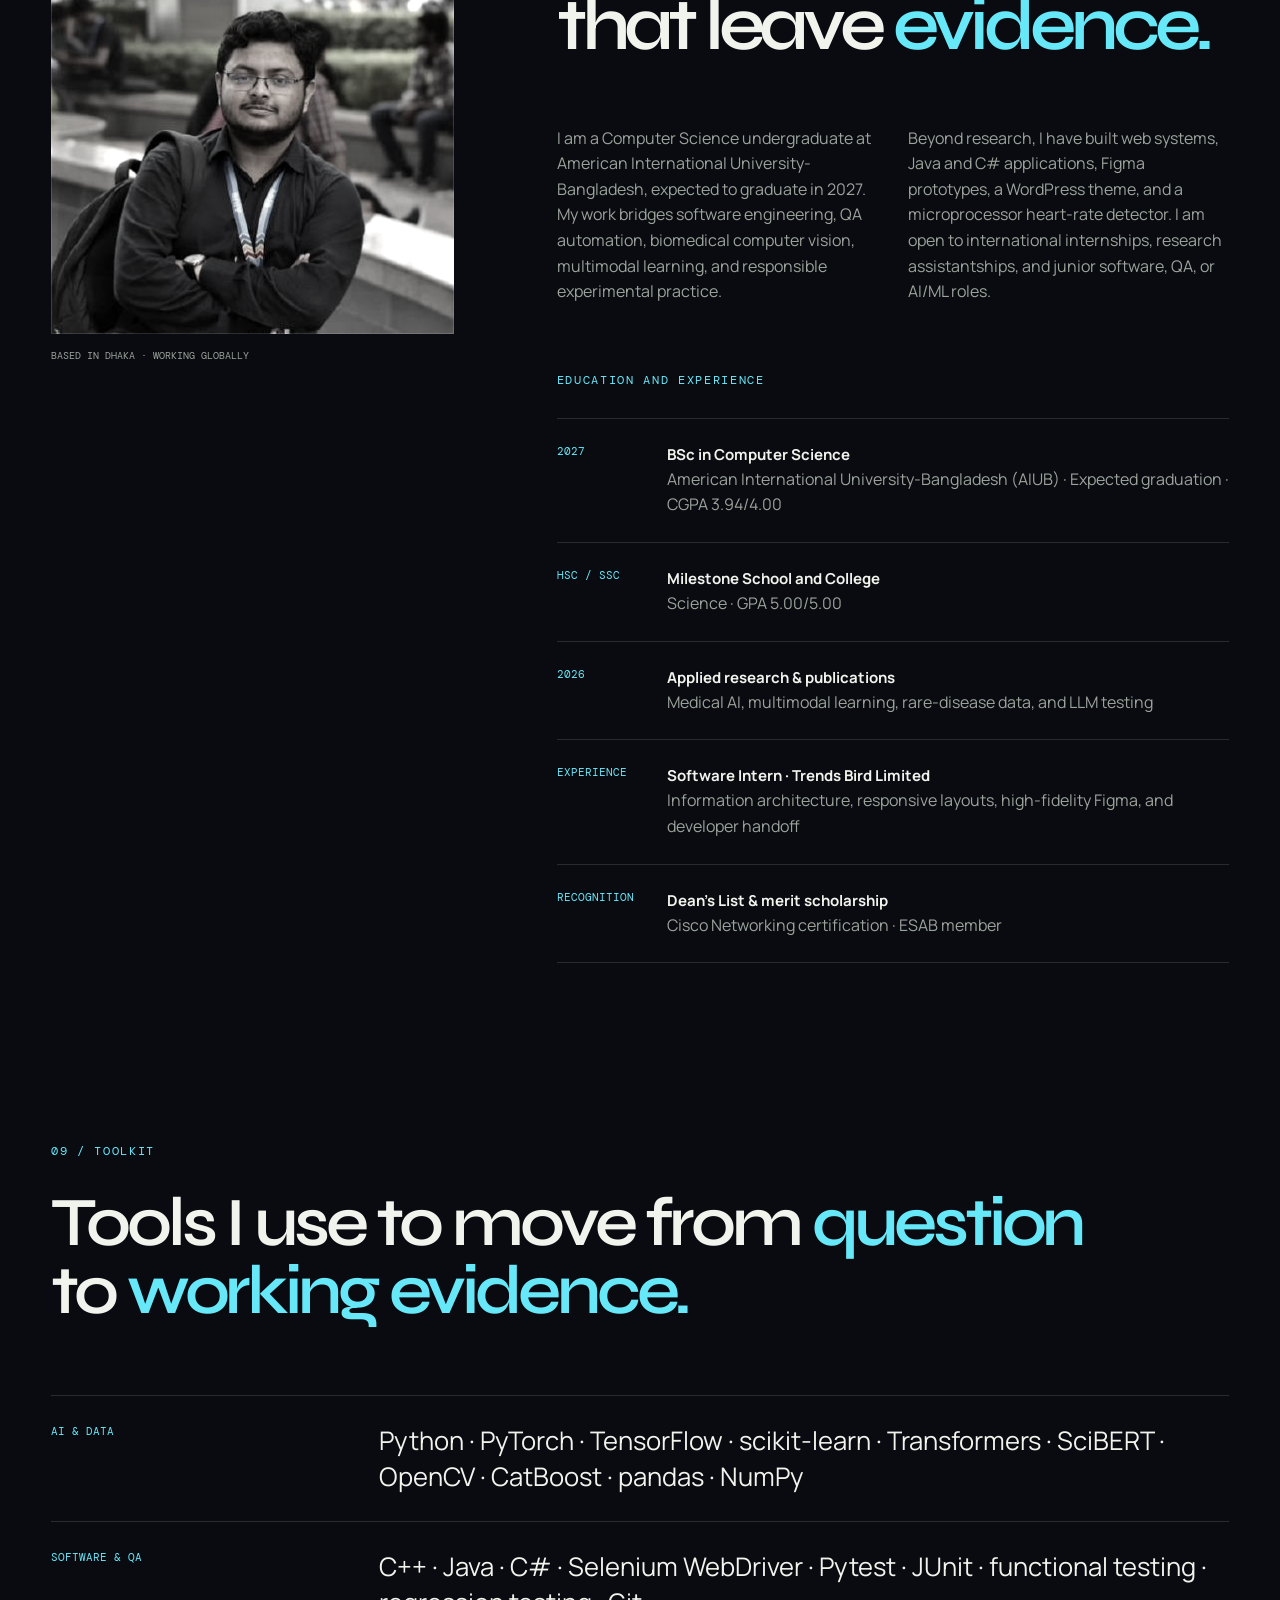
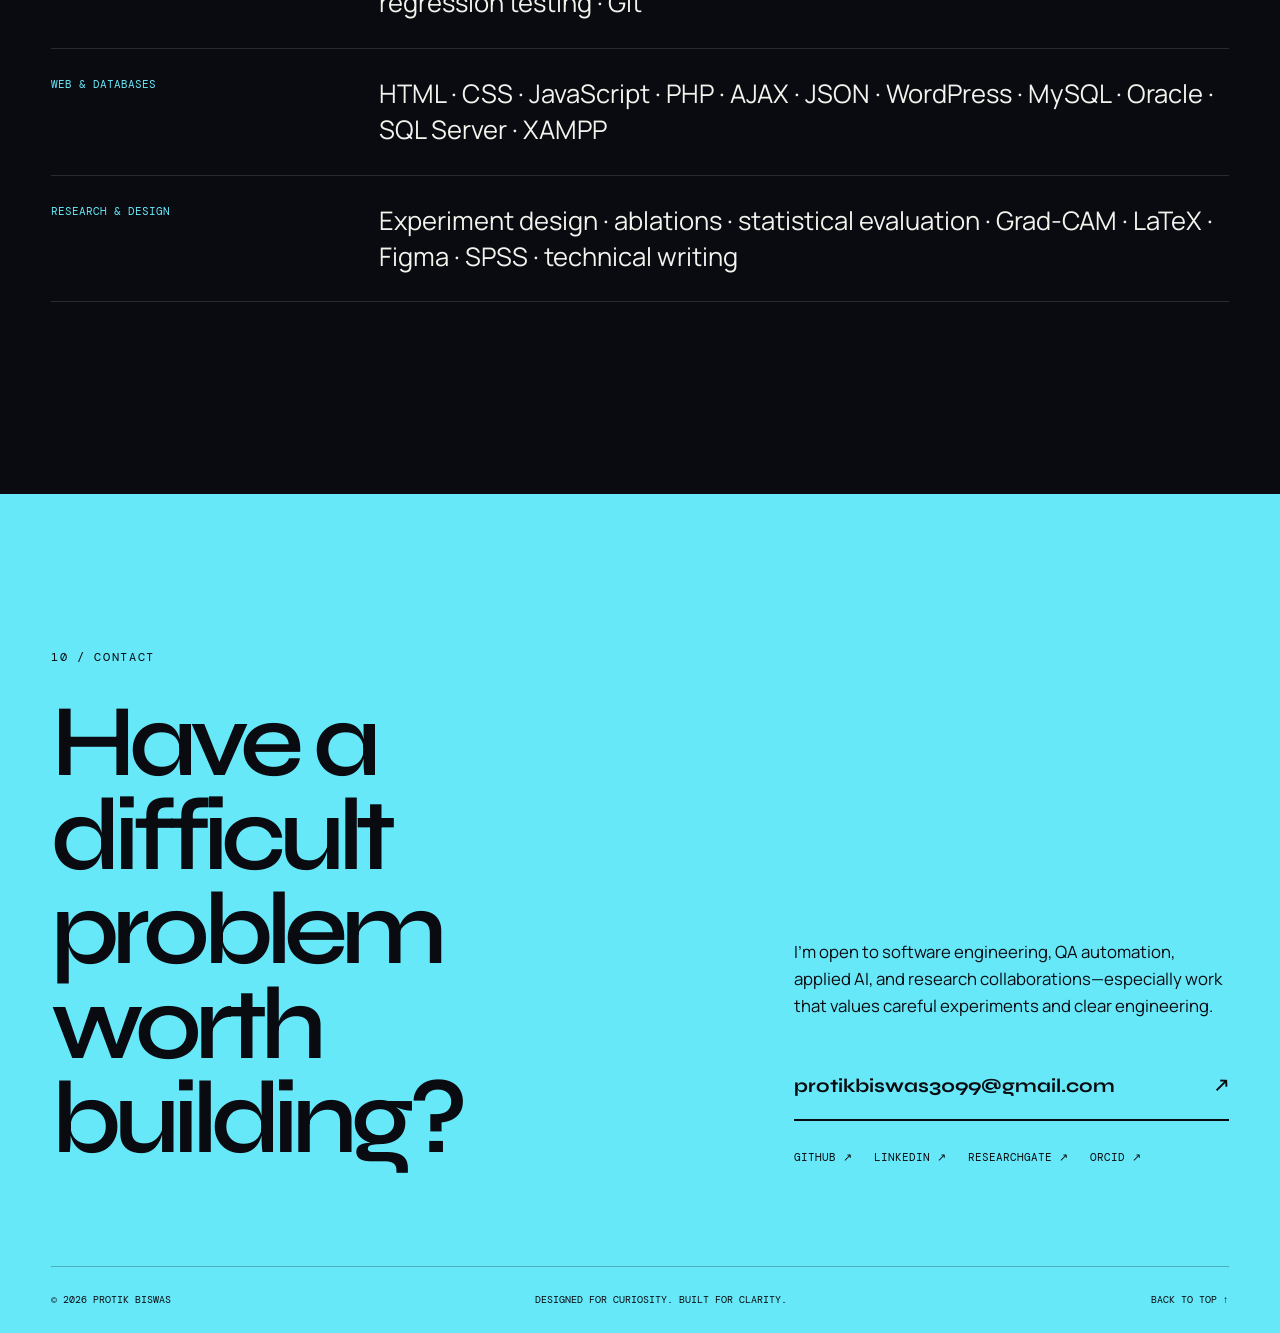
==== commit b3fa6e37: "Expand education details in portfolio" ====
--- a/index.html
+++ b/index.html
@@ -394,8 +394,10 @@
           <p>Beyond research, I have built web systems, Java and C# applications, Figma prototypes, a WordPress theme, and a microprocessor heart-rate detector. I am open to international internships, research assistantships, and junior software, QA, or AI/ML roles.</p>
         </div>
 
+        <p class="kicker reveal">Education and Experience</p>
         <div class="timeline reveal">
-          <div><span>2027</span><p><strong>BSc in Computer Science</strong>AIUB · Expected graduation · CGPA 3.94/4.00</p></div>
+          <div><span>2027</span><p><strong>BSc in Computer Science</strong>American International University-Bangladesh (AIUB) · Expected graduation · CGPA 3.94/4.00</p></div>
+          <div><span>HSC / SSC</span><p><strong>Milestone School and College</strong>Science · GPA 5.00/5.00</p></div>
           <div><span>2026</span><p><strong>Applied research & publications</strong>Medical AI, multimodal learning, rare-disease data, and LLM testing</p></div>
           <div><span>Experience</span><p><strong>Software Intern · Trends Bird Limited</strong>Information architecture, responsive layouts, high-fidelity Figma, and developer handoff</p></div>
           <div><span>Recognition</span><p><strong>Dean’s List & merit scholarship</strong>Cisco Networking certification · ESAB member</p></div>
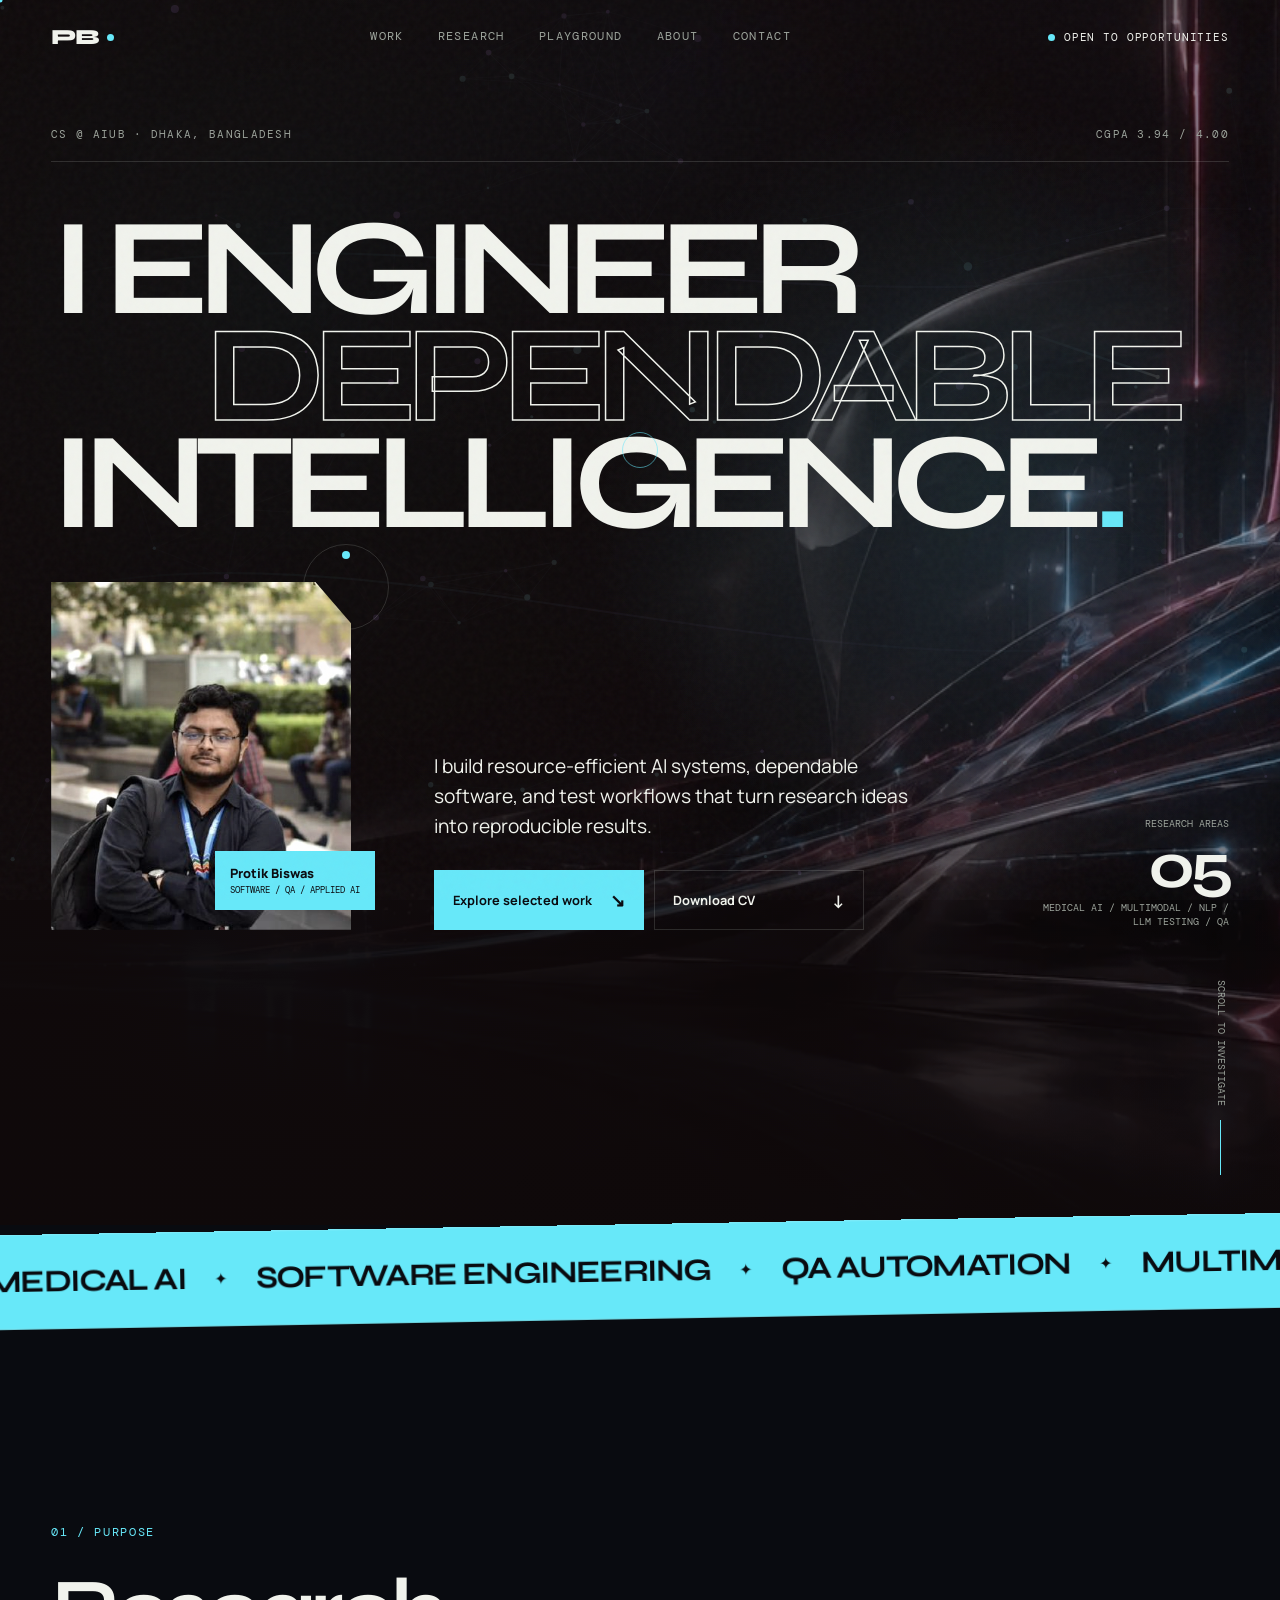
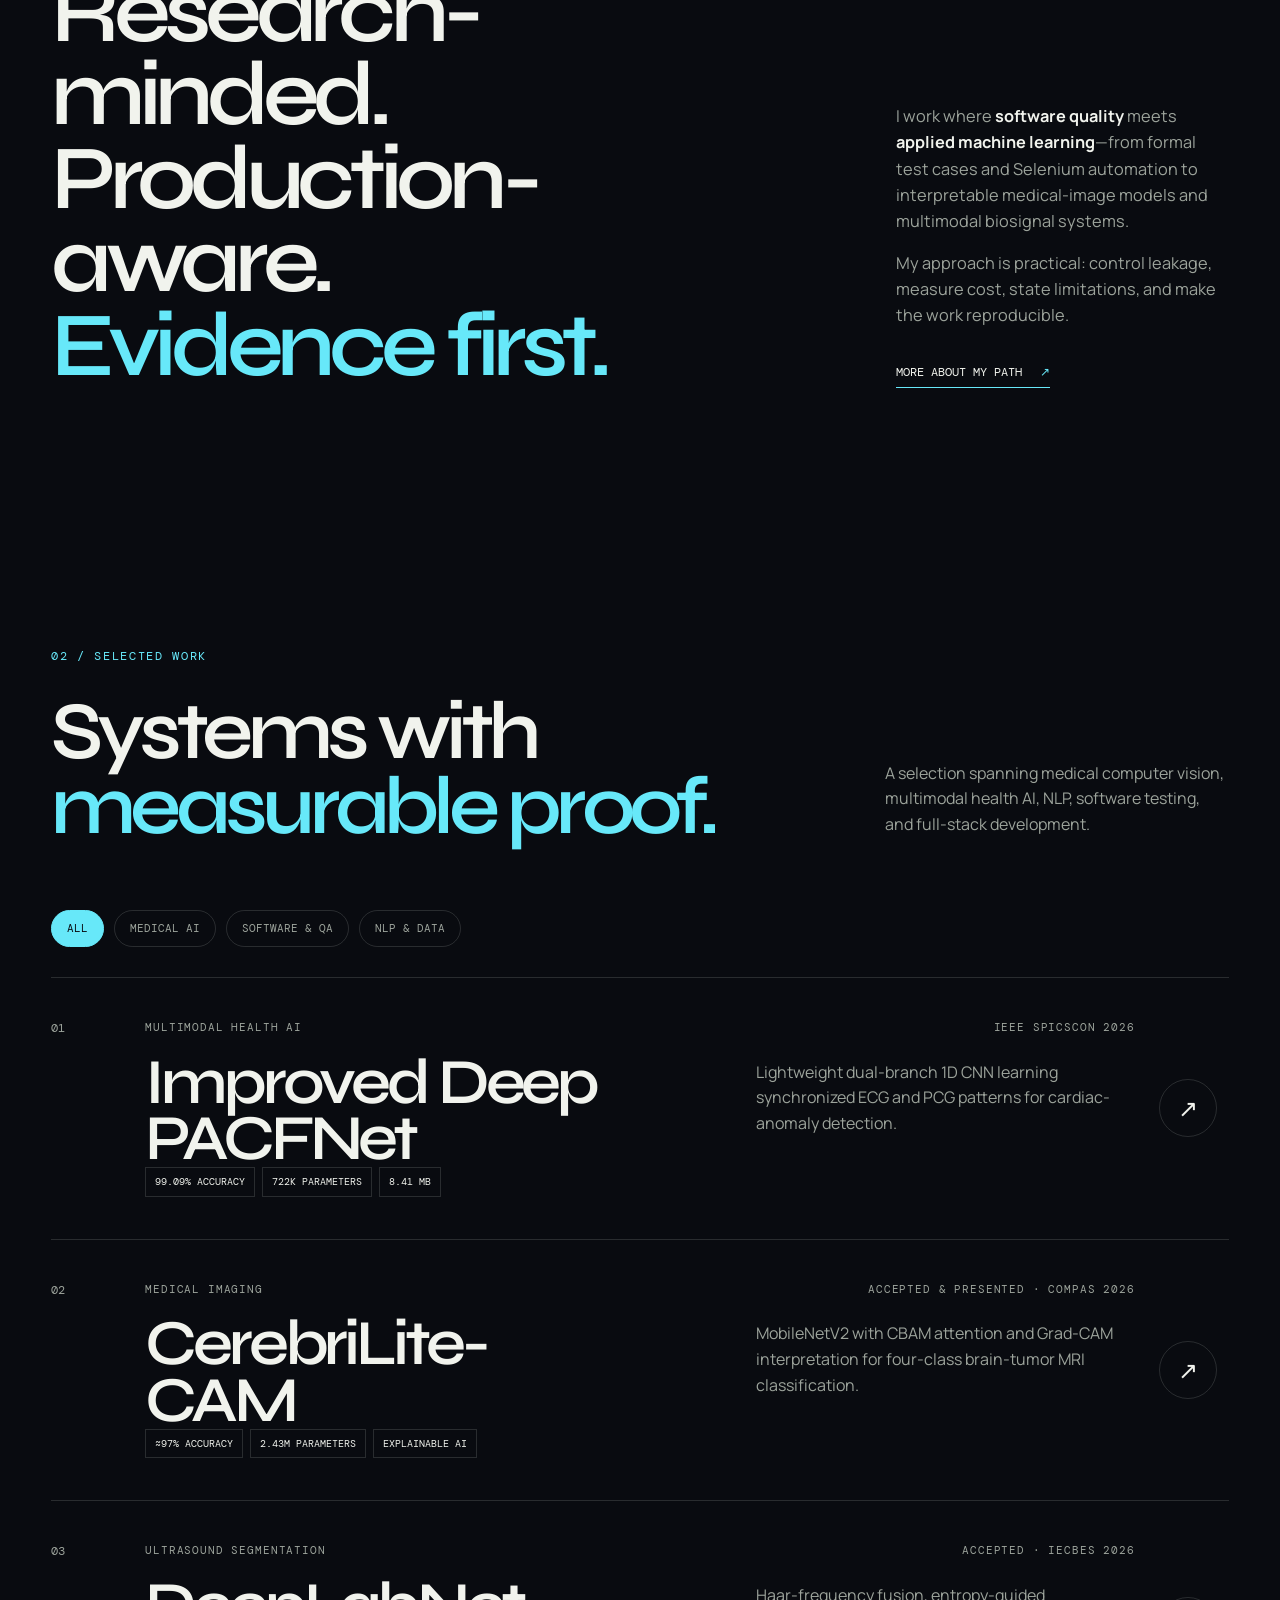
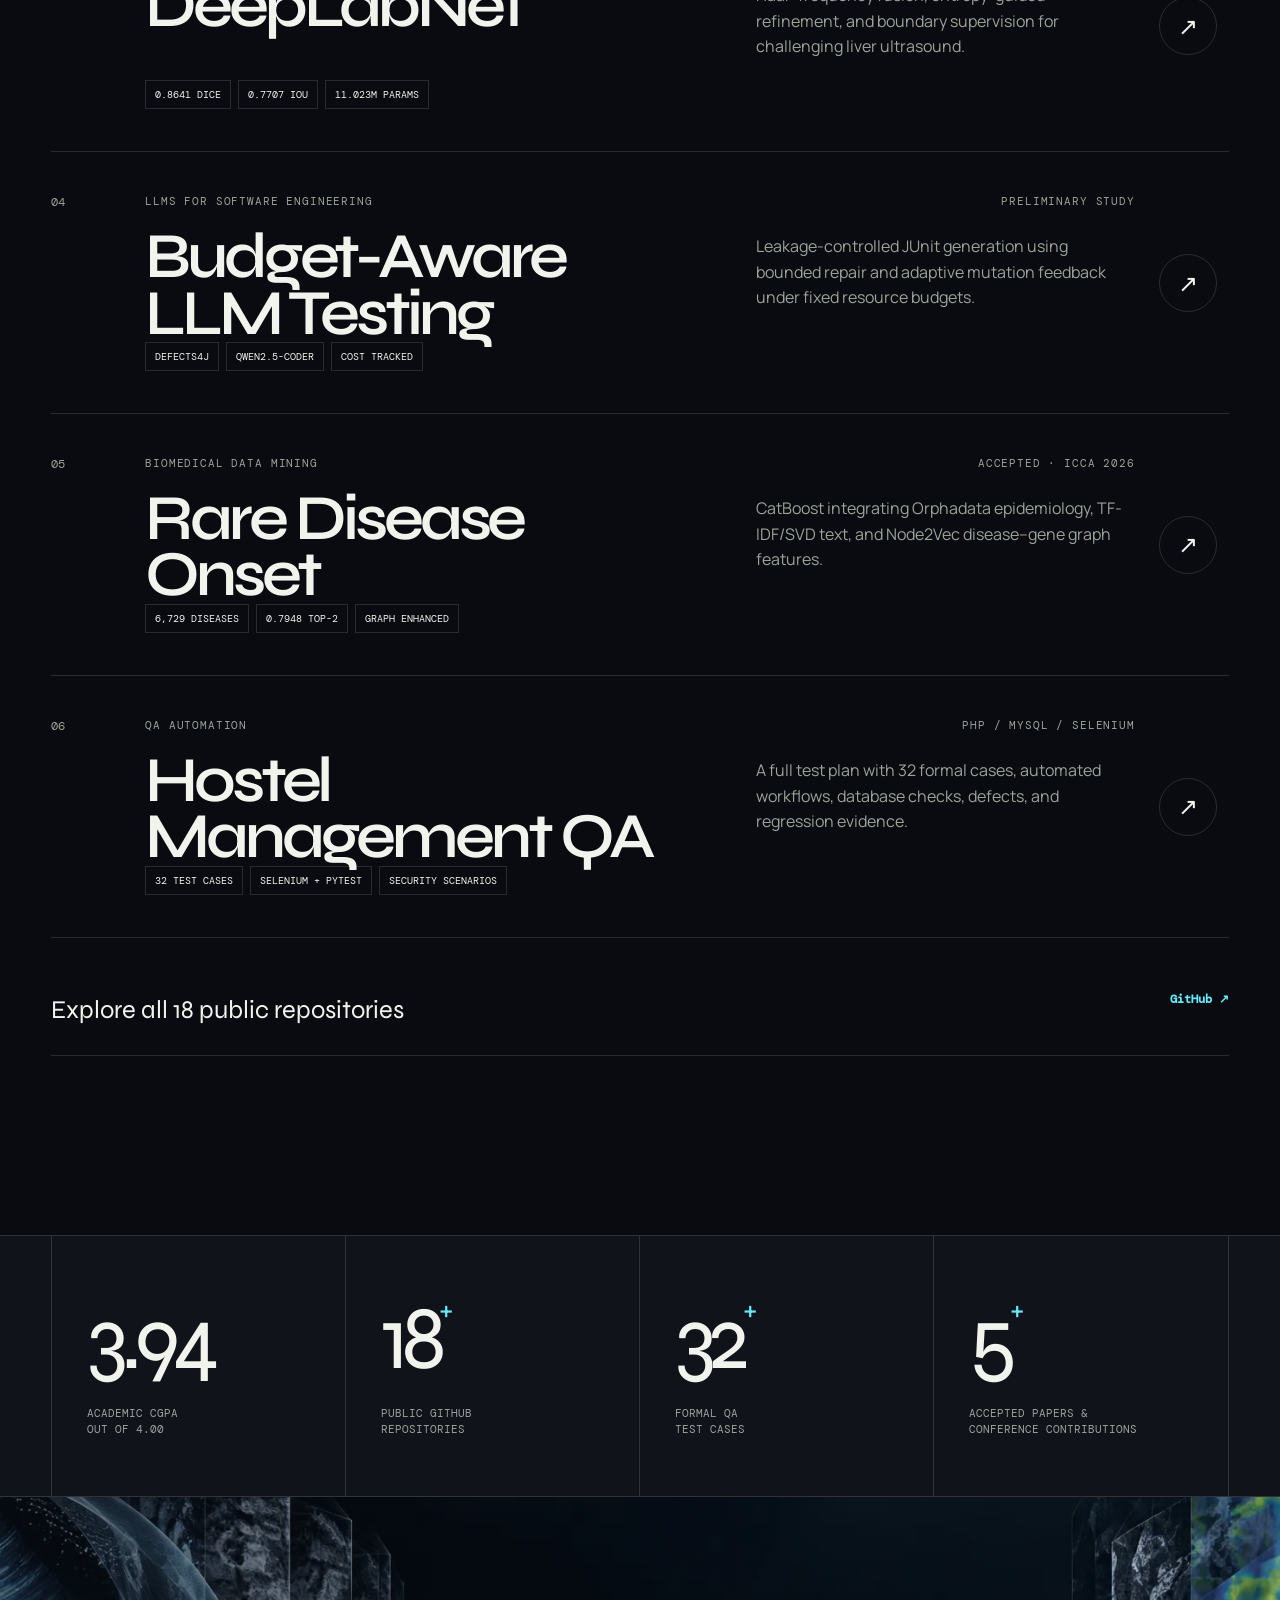
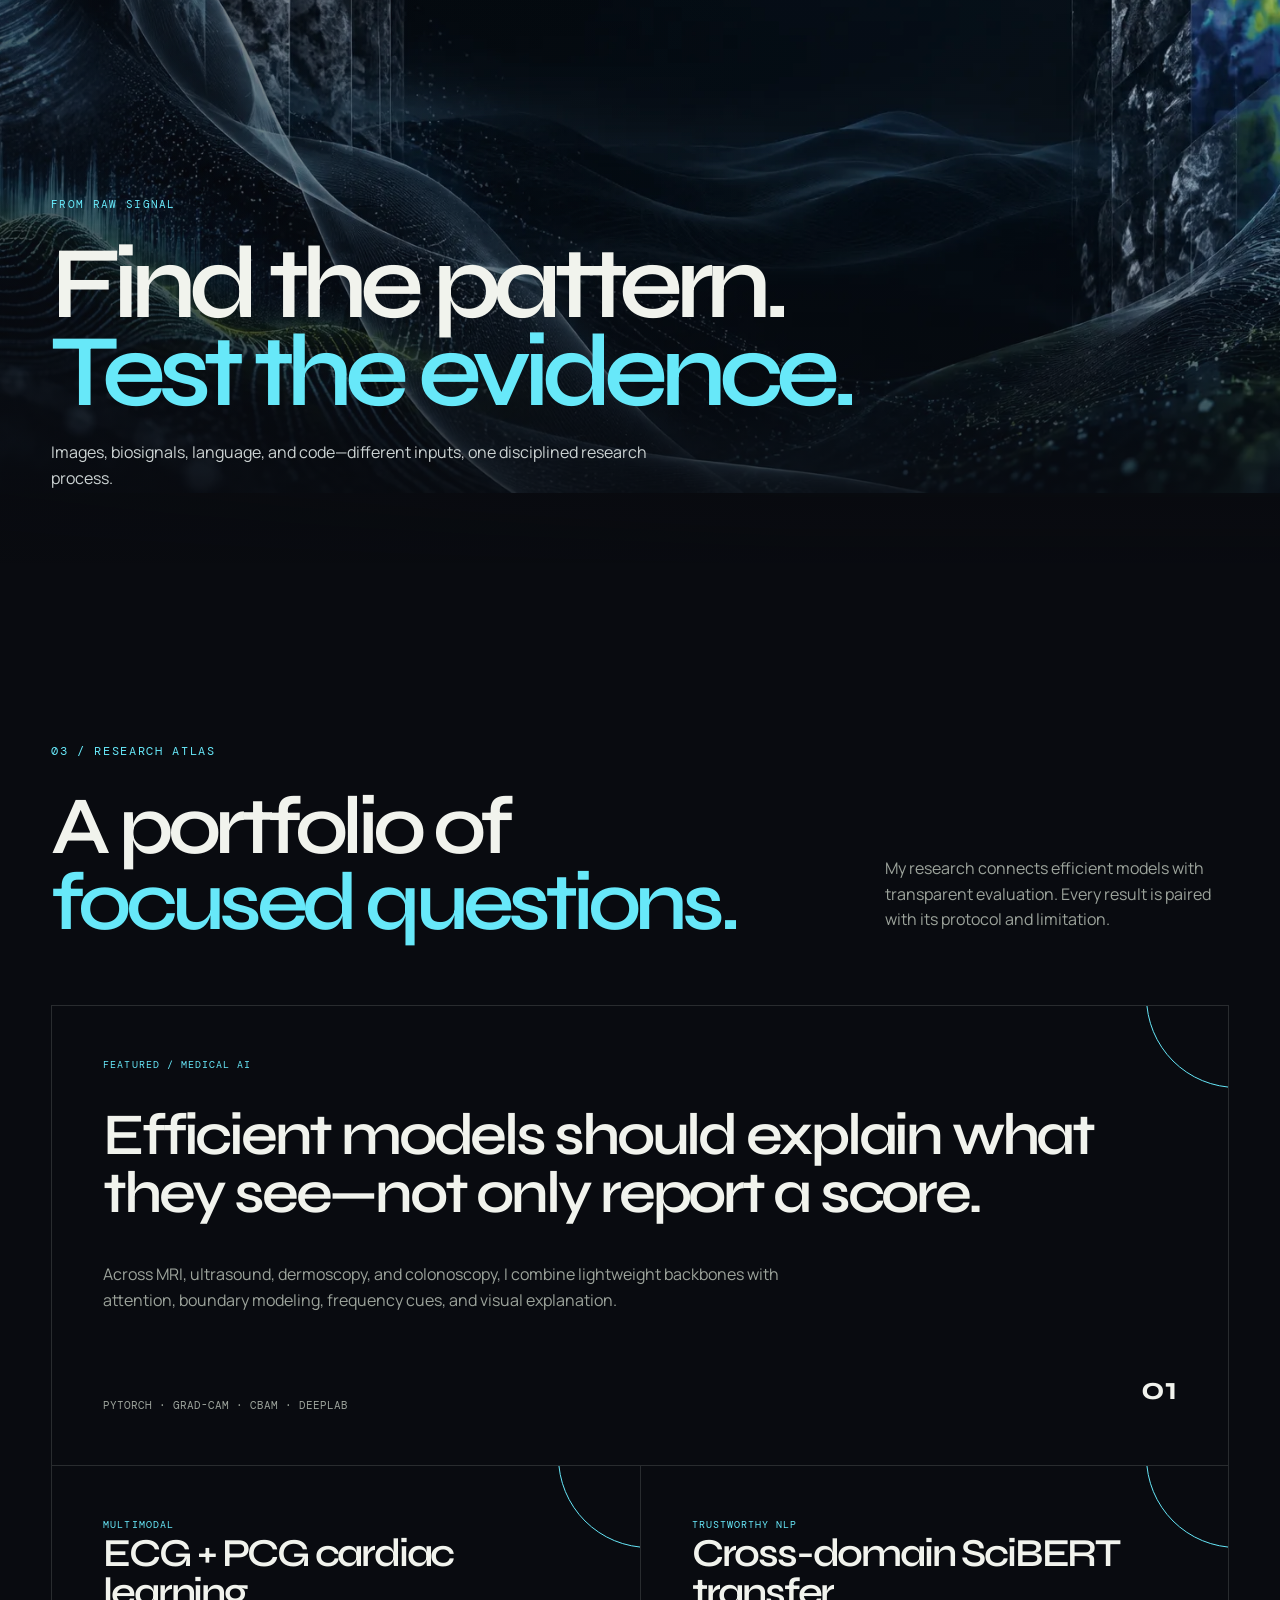
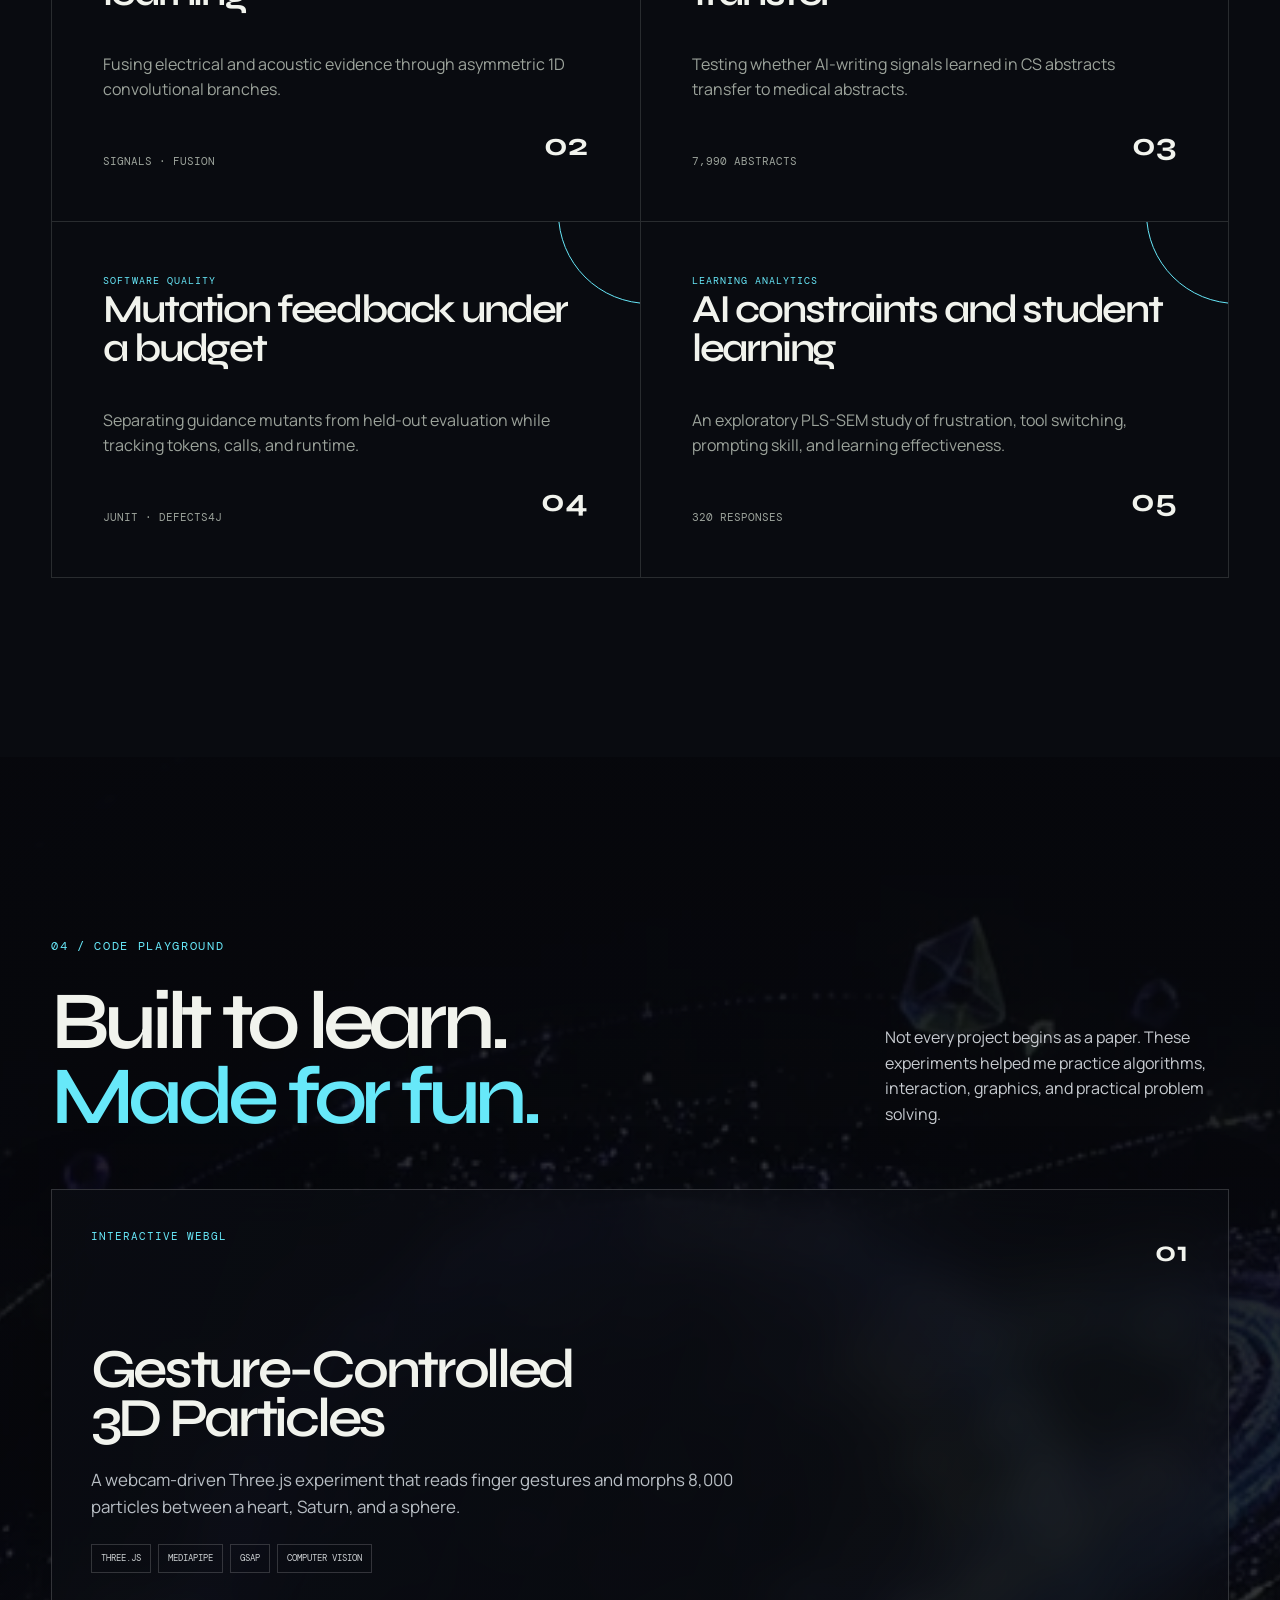
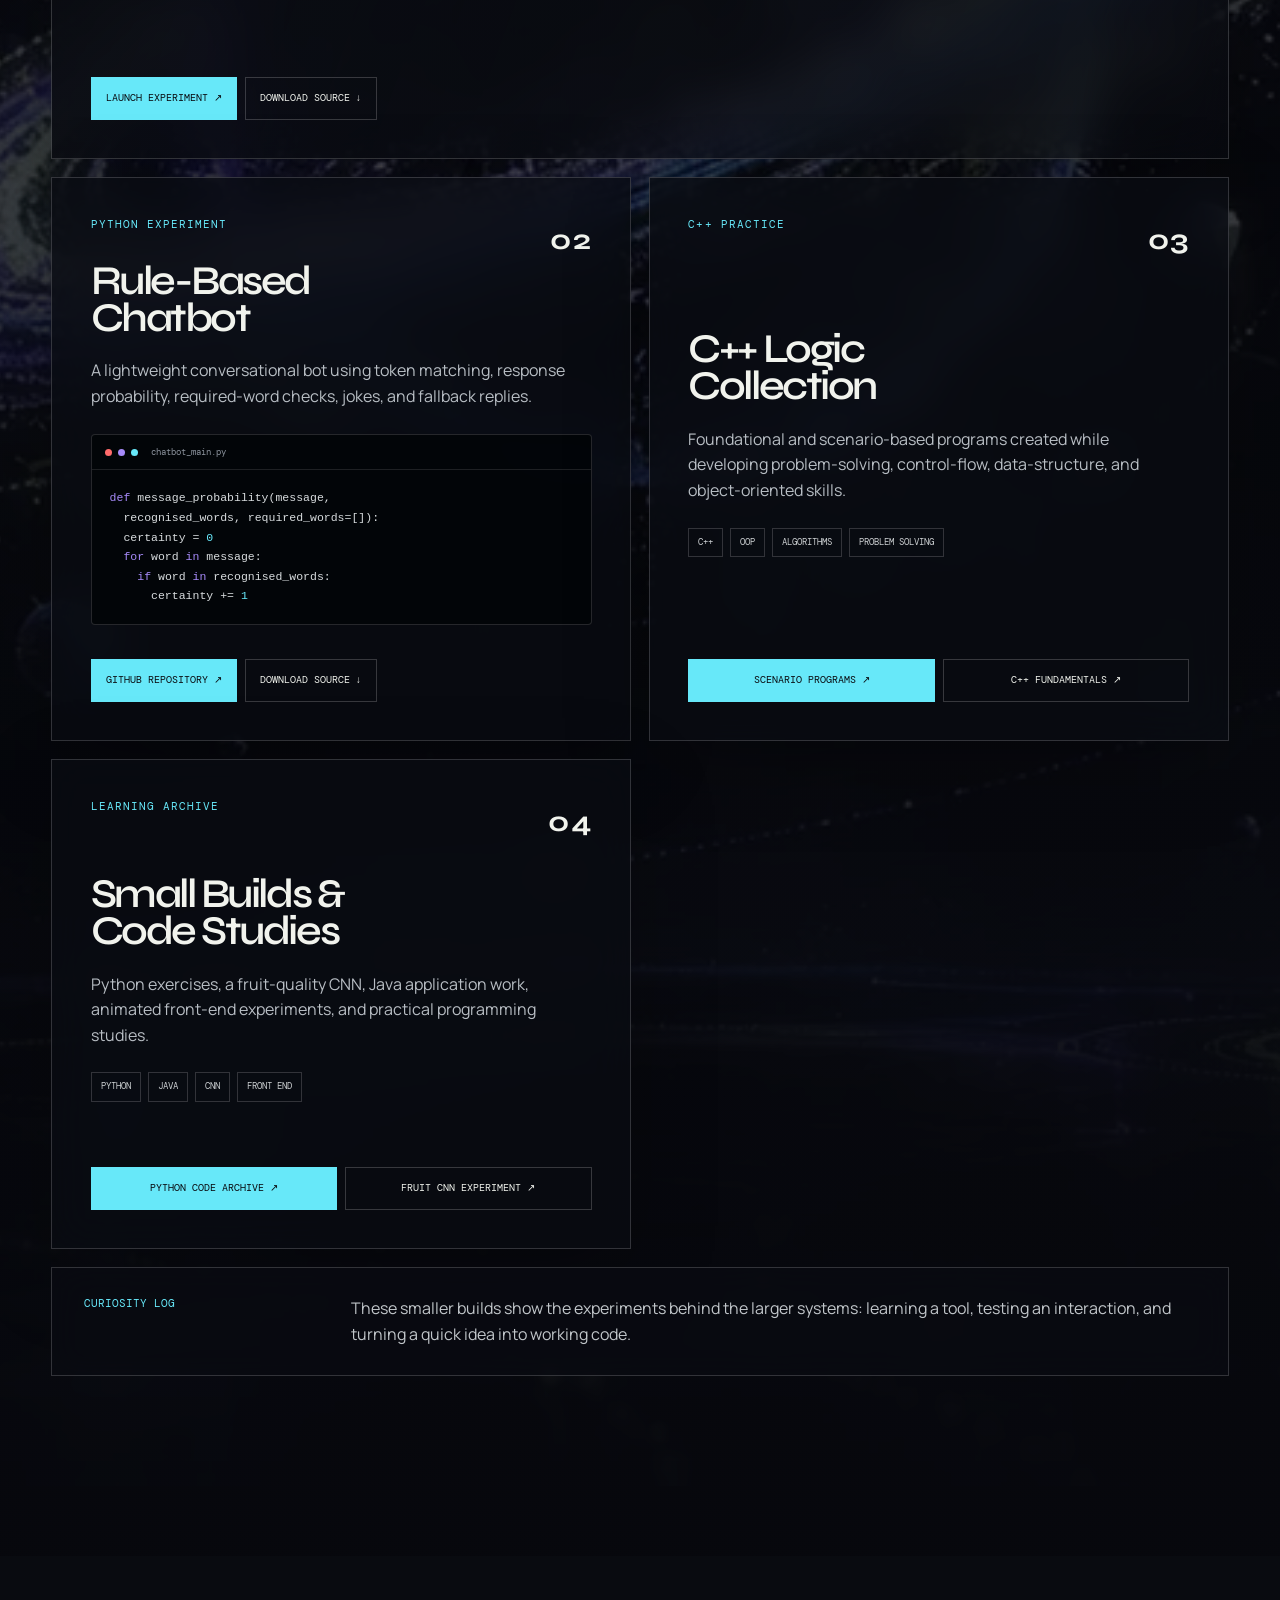
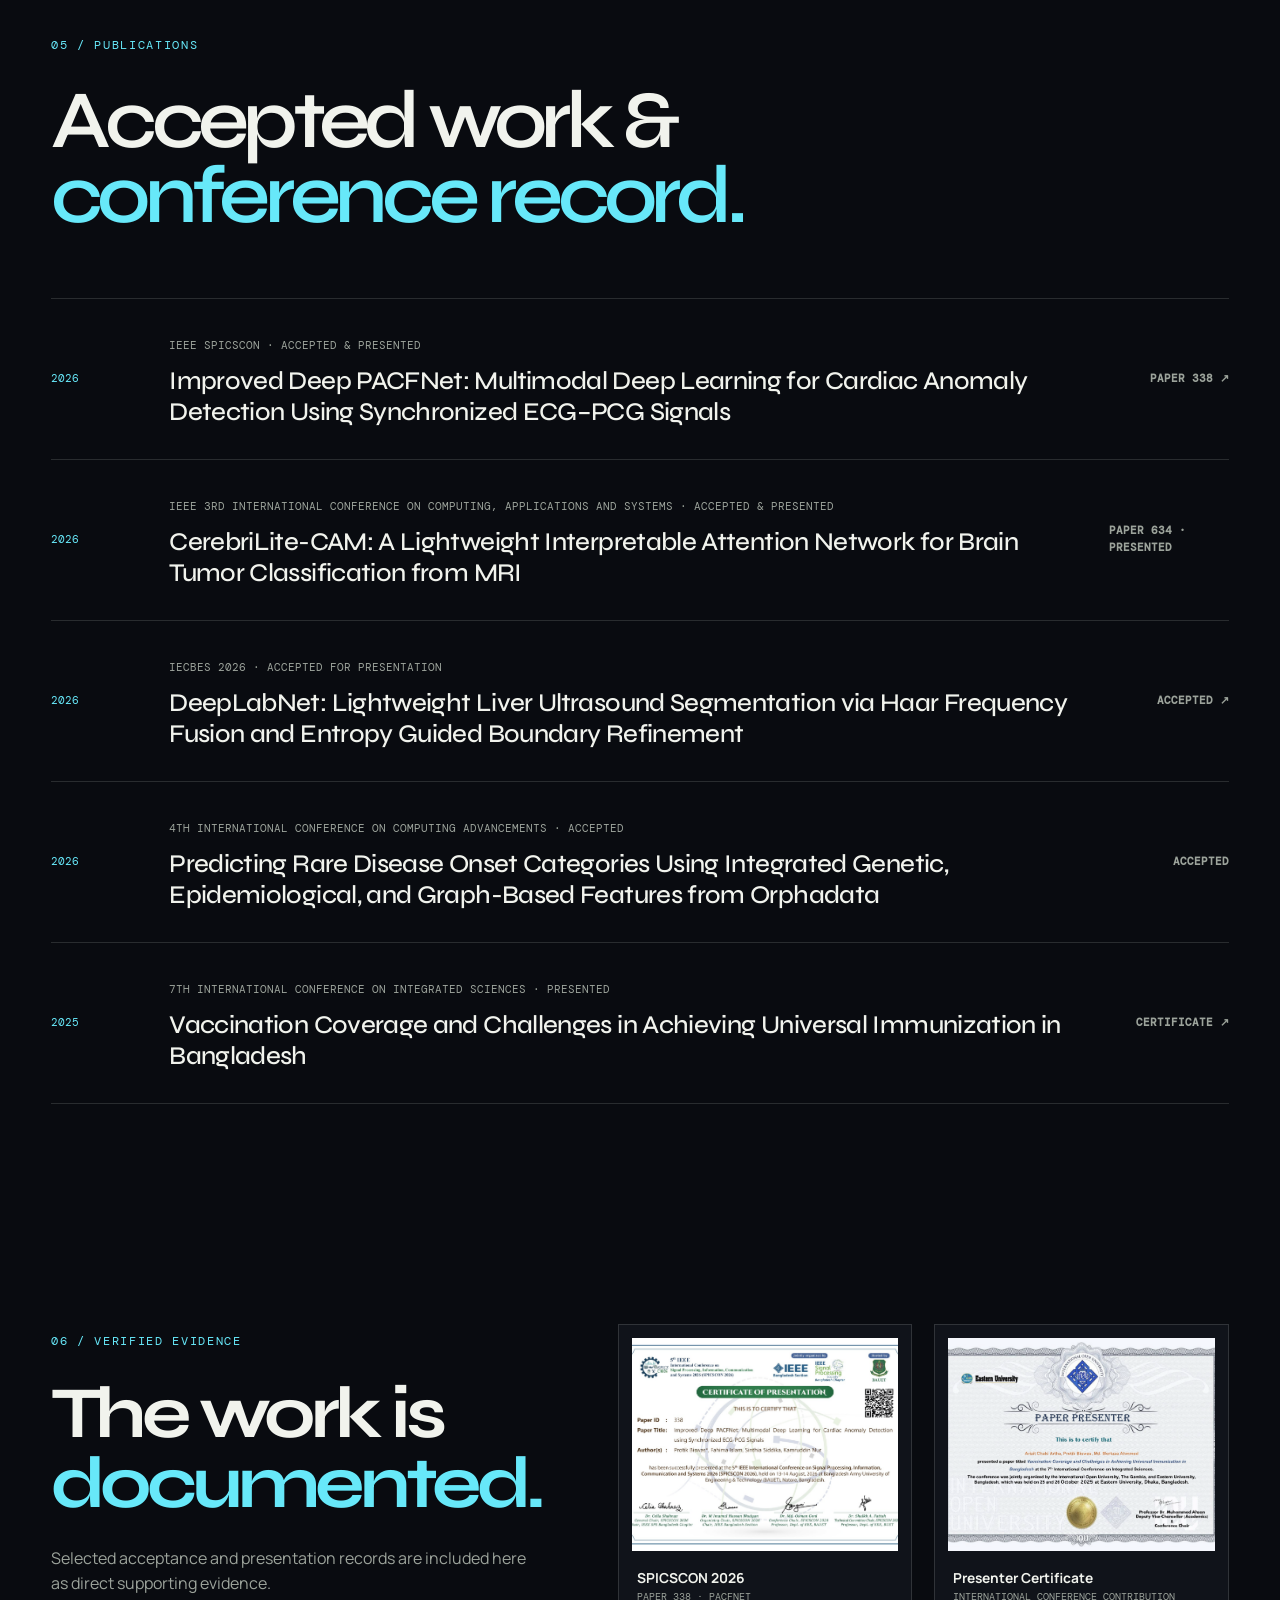
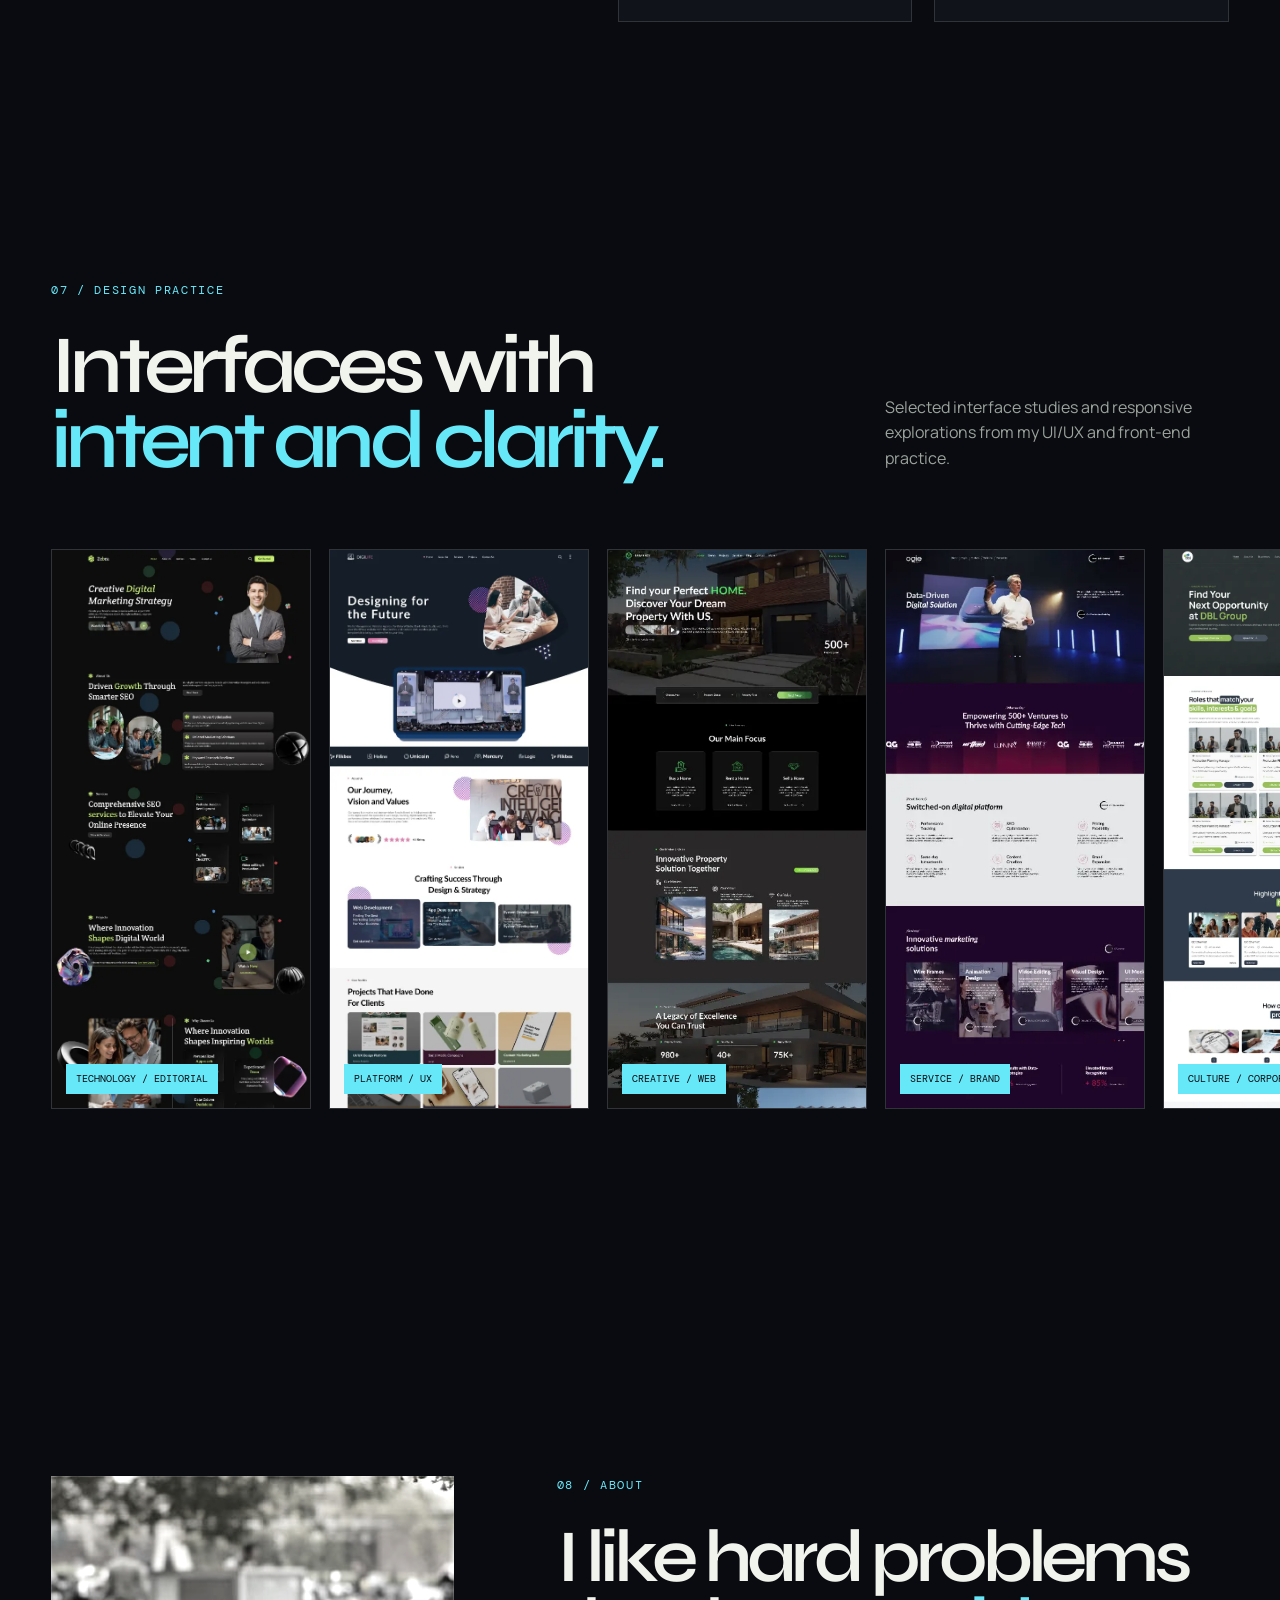
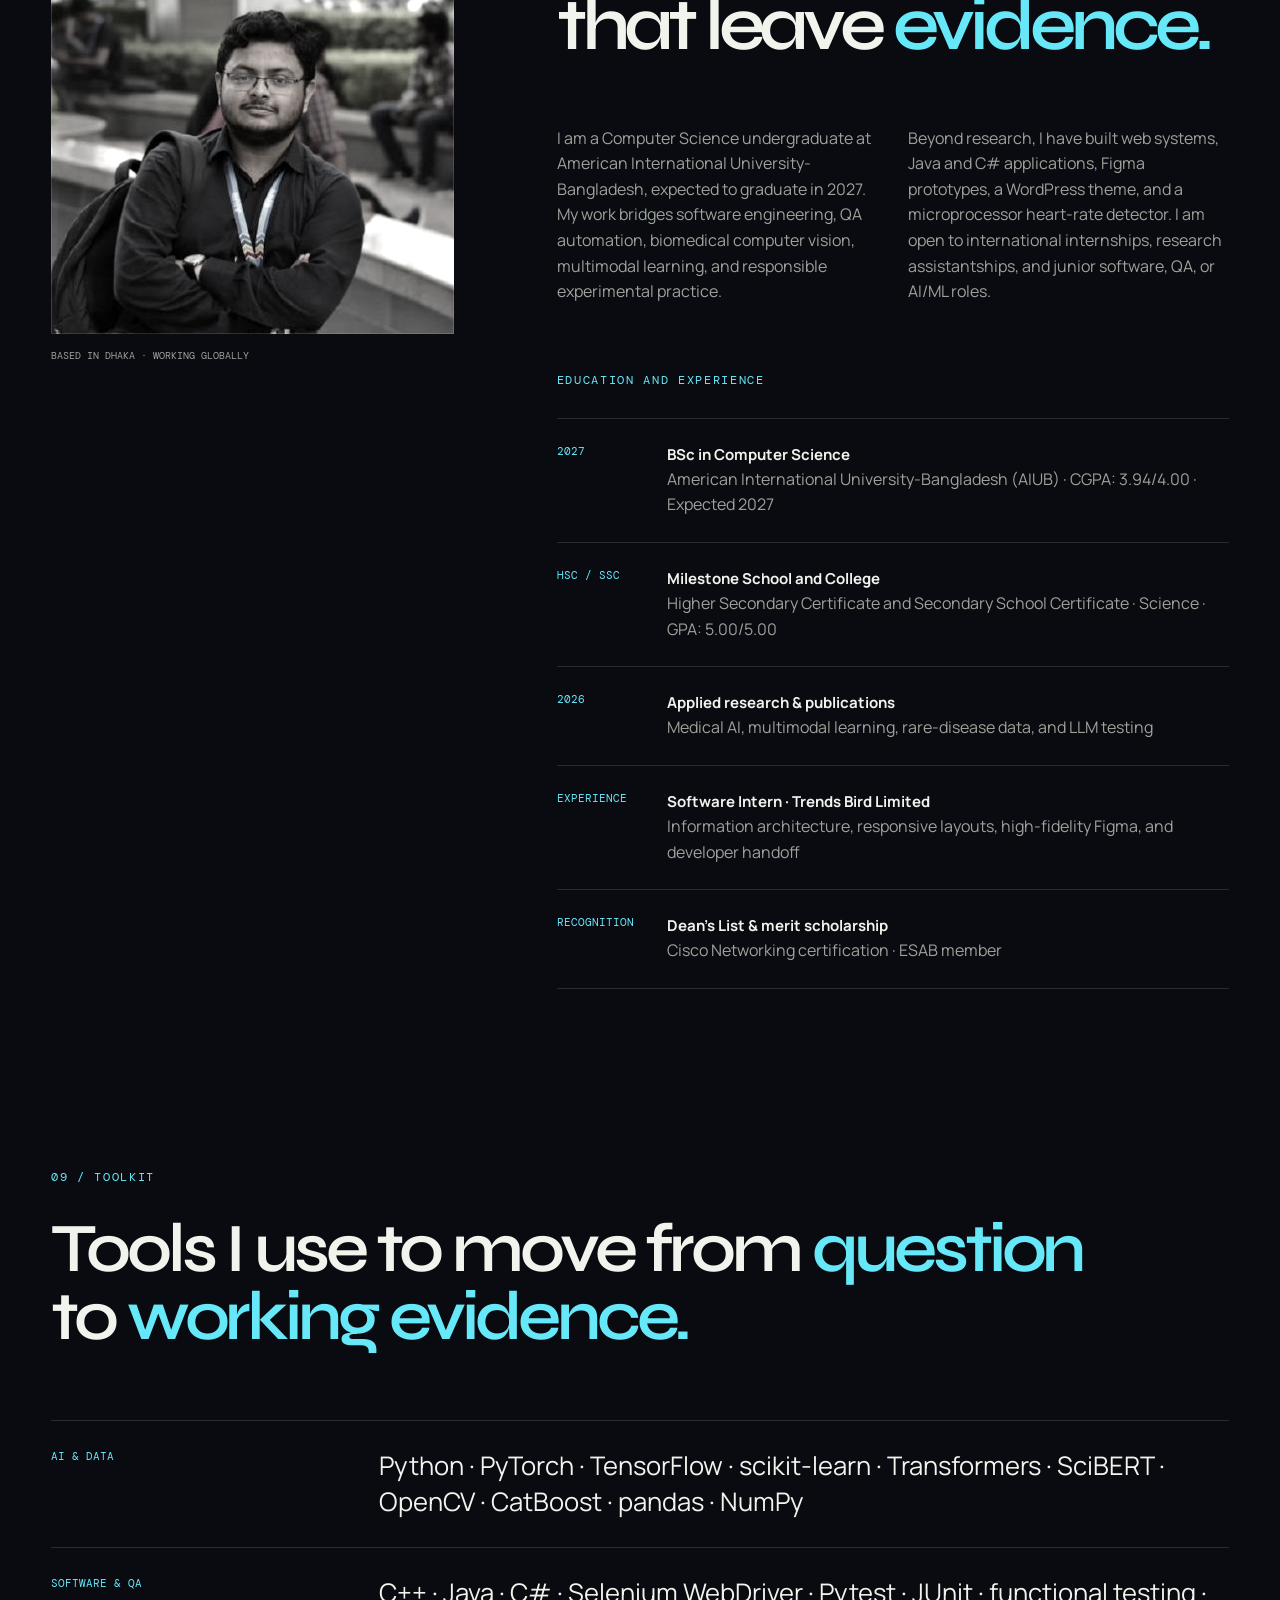
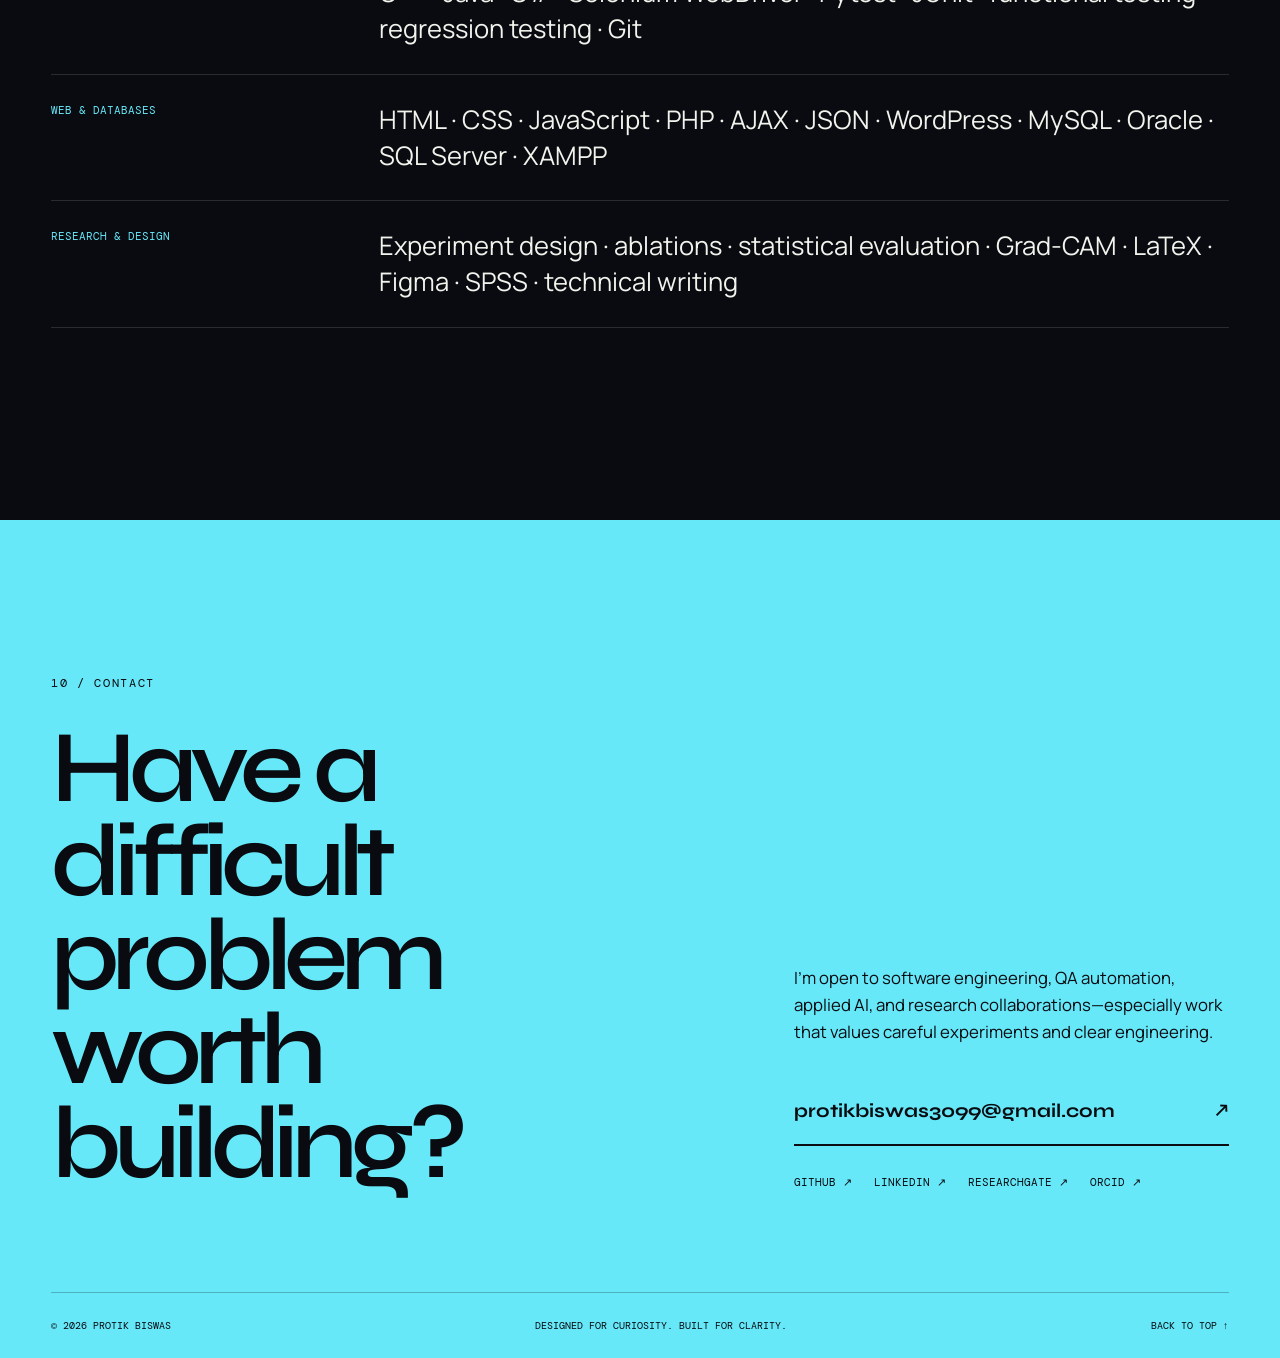
==== commit 7bb6c74b: "Update portfolio education and downloadable CV" ====
--- a/index.html
+++ b/index.html
@@ -396,8 +396,8 @@
 
         <p class="kicker reveal">Education and Experience</p>
         <div class="timeline reveal">
-          <div><span>2027</span><p><strong>BSc in Computer Science</strong>American International University-Bangladesh (AIUB) · Expected graduation · CGPA 3.94/4.00</p></div>
-          <div><span>HSC / SSC</span><p><strong>Milestone School and College</strong>Science · GPA 5.00/5.00</p></div>
+          <div><span>2027</span><p><strong>BSc in Computer Science</strong>American International University-Bangladesh (AIUB) · CGPA: 3.94/4.00 · Expected 2027</p></div>
+          <div><span>HSC / SSC</span><p><strong>Milestone School and College</strong>Higher Secondary Certificate and Secondary School Certificate · Science · GPA: 5.00/5.00</p></div>
           <div><span>2026</span><p><strong>Applied research & publications</strong>Medical AI, multimodal learning, rare-disease data, and LLM testing</p></div>
           <div><span>Experience</span><p><strong>Software Intern · Trends Bird Limited</strong>Information architecture, responsive layouts, high-fidelity Figma, and developer handoff</p></div>
           <div><span>Recognition</span><p><strong>Dean’s List & merit scholarship</strong>Cisco Networking certification · ESAB member</p></div>
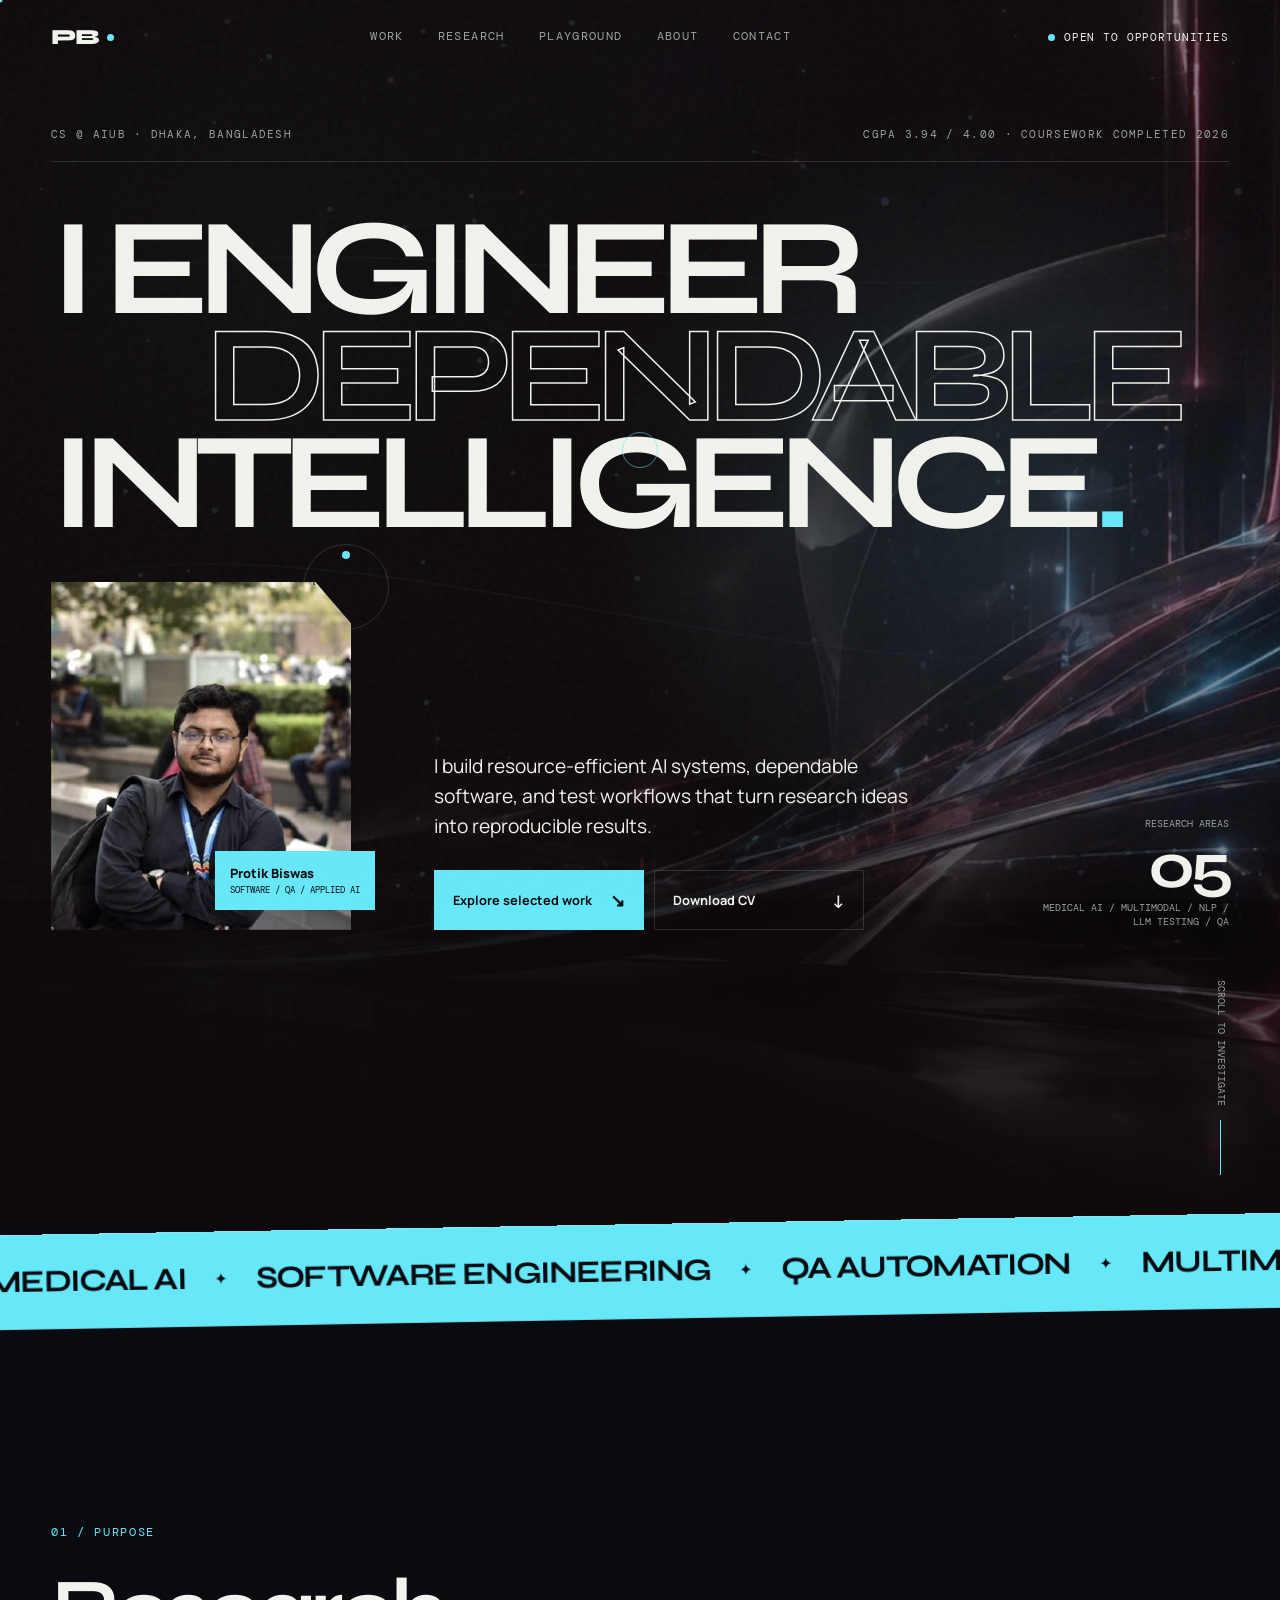
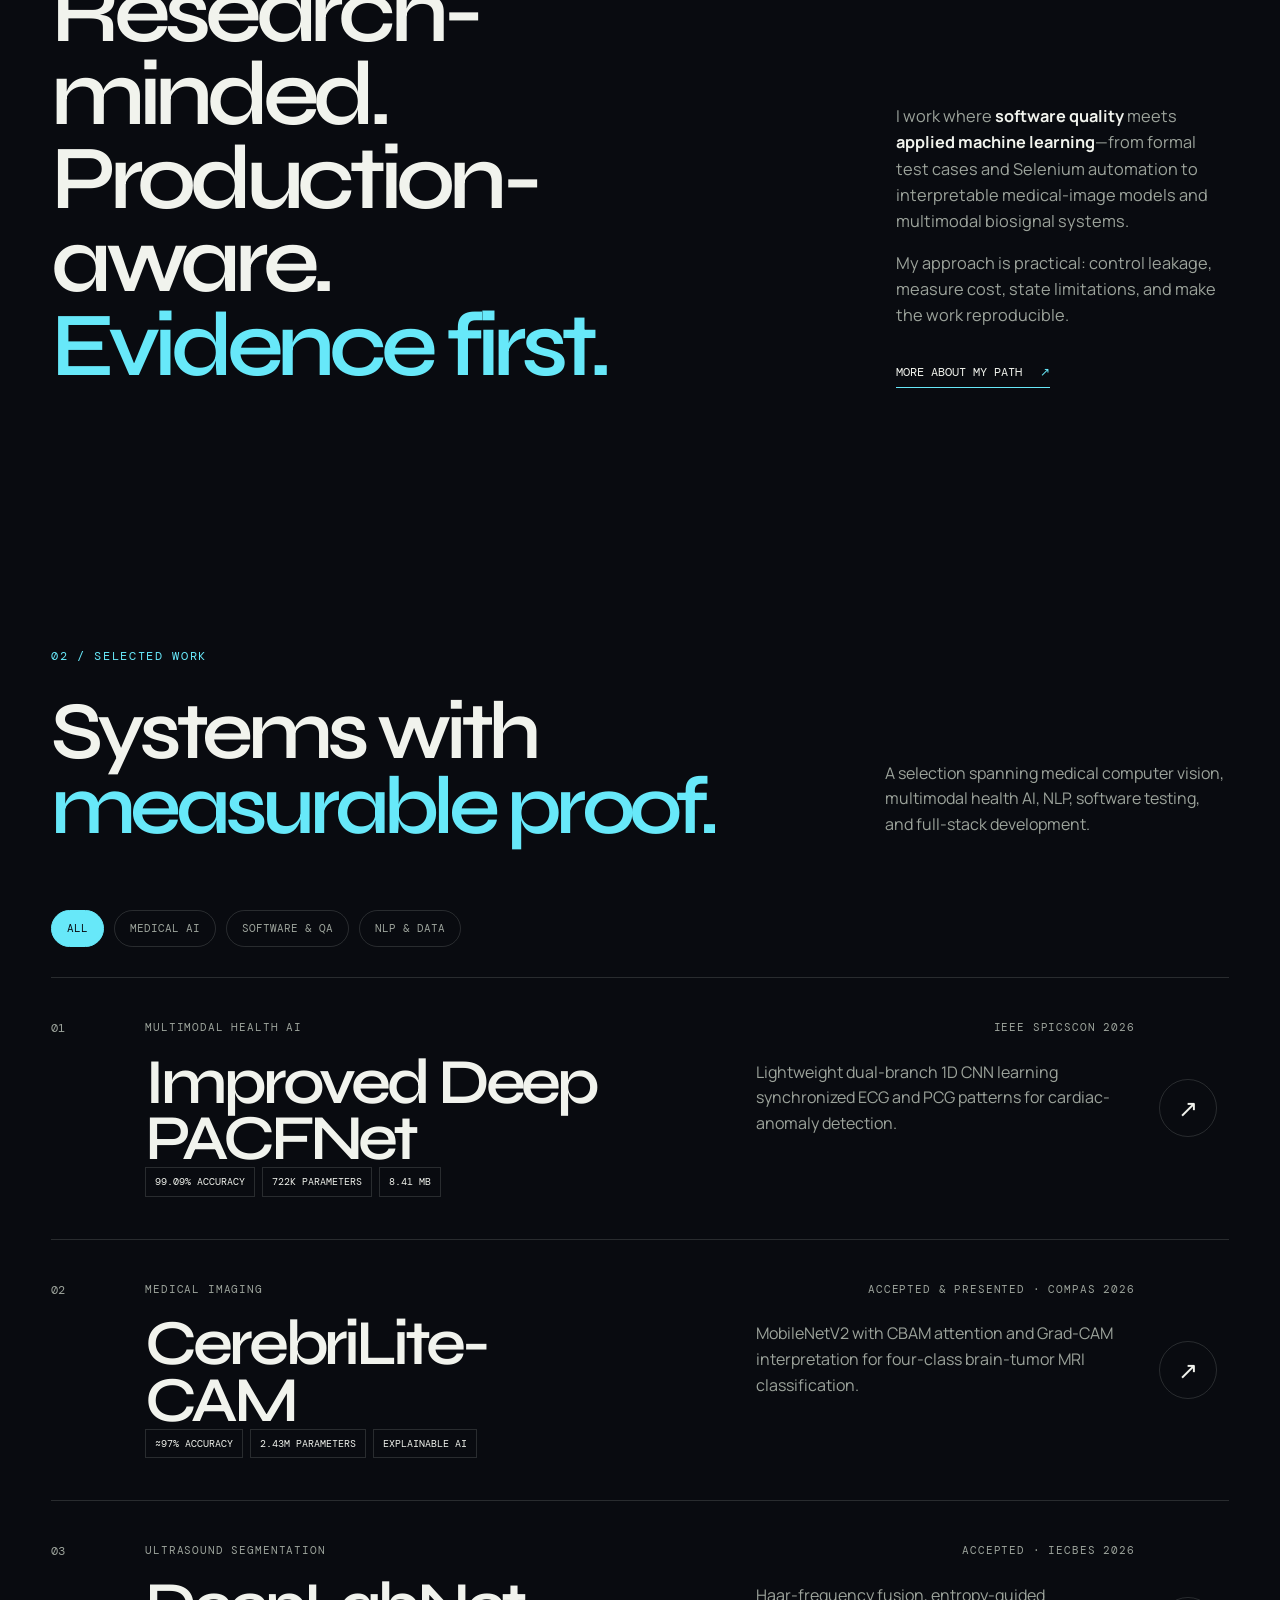
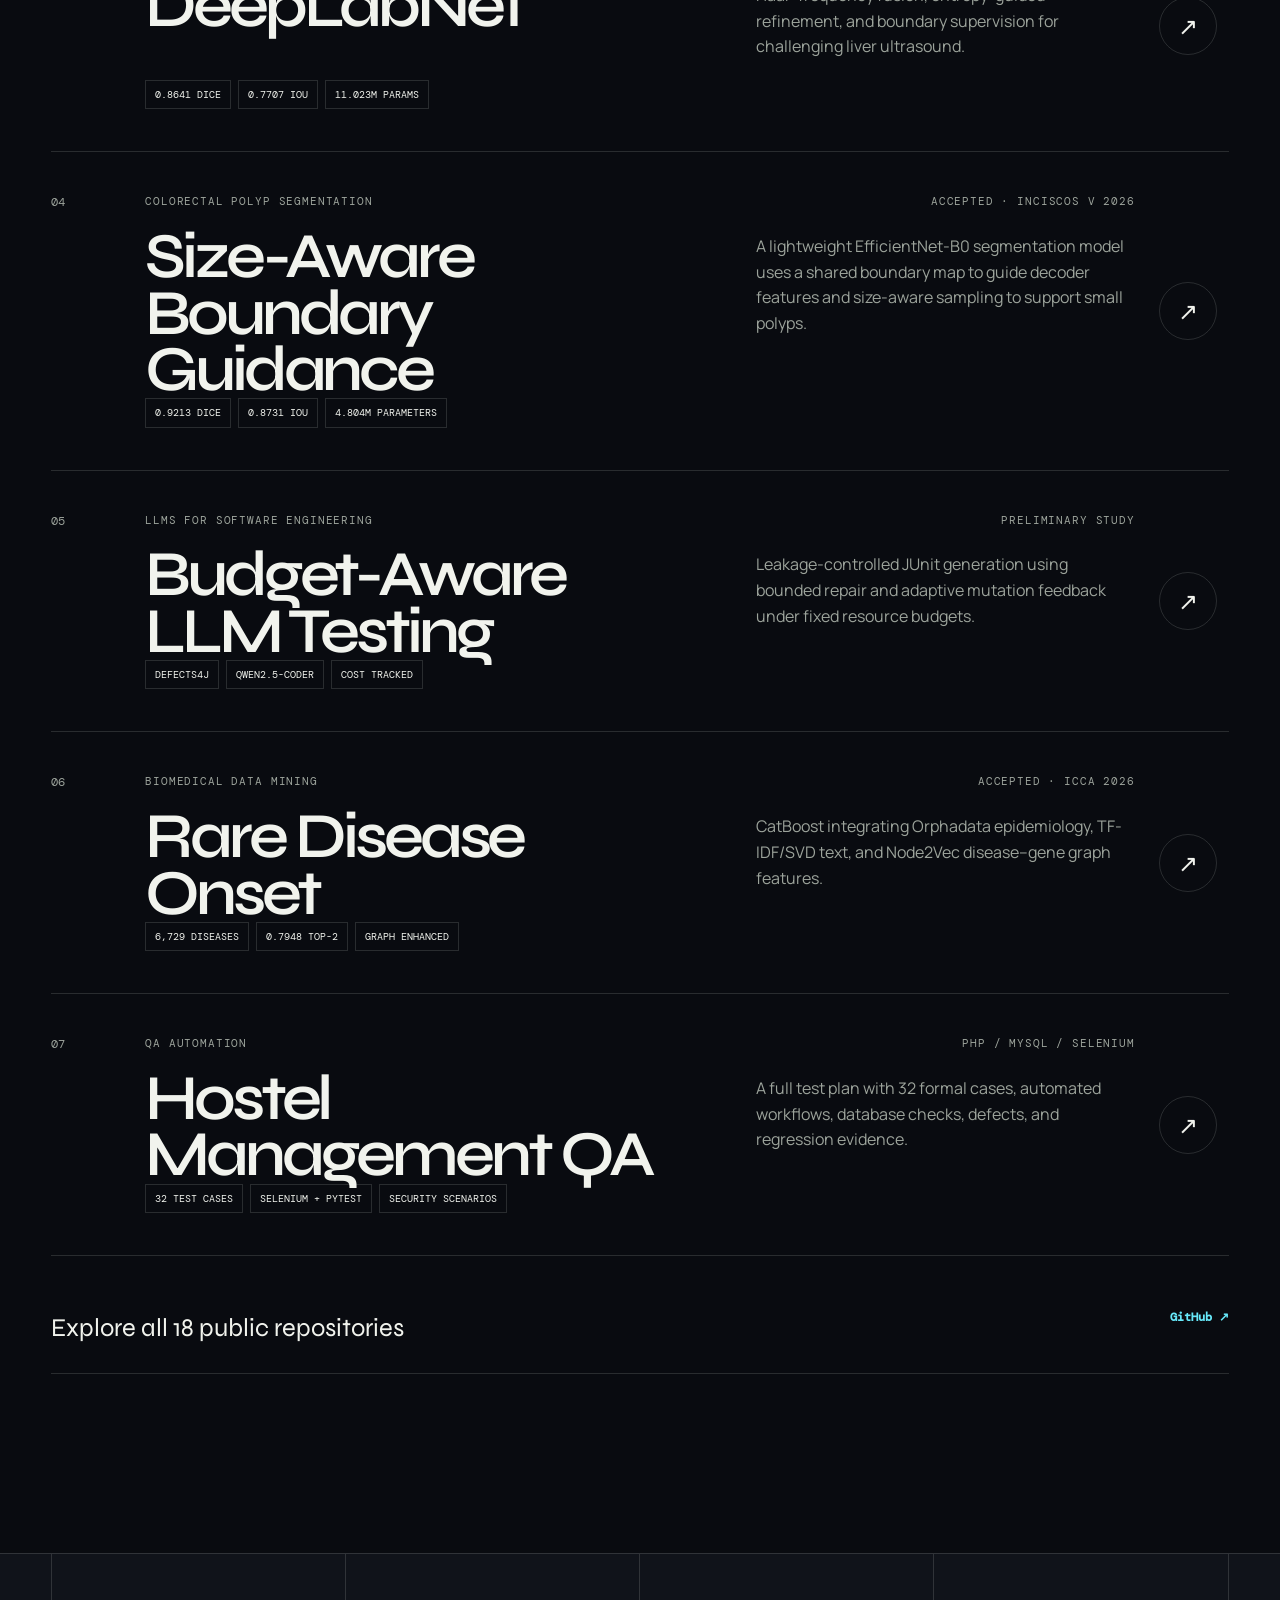
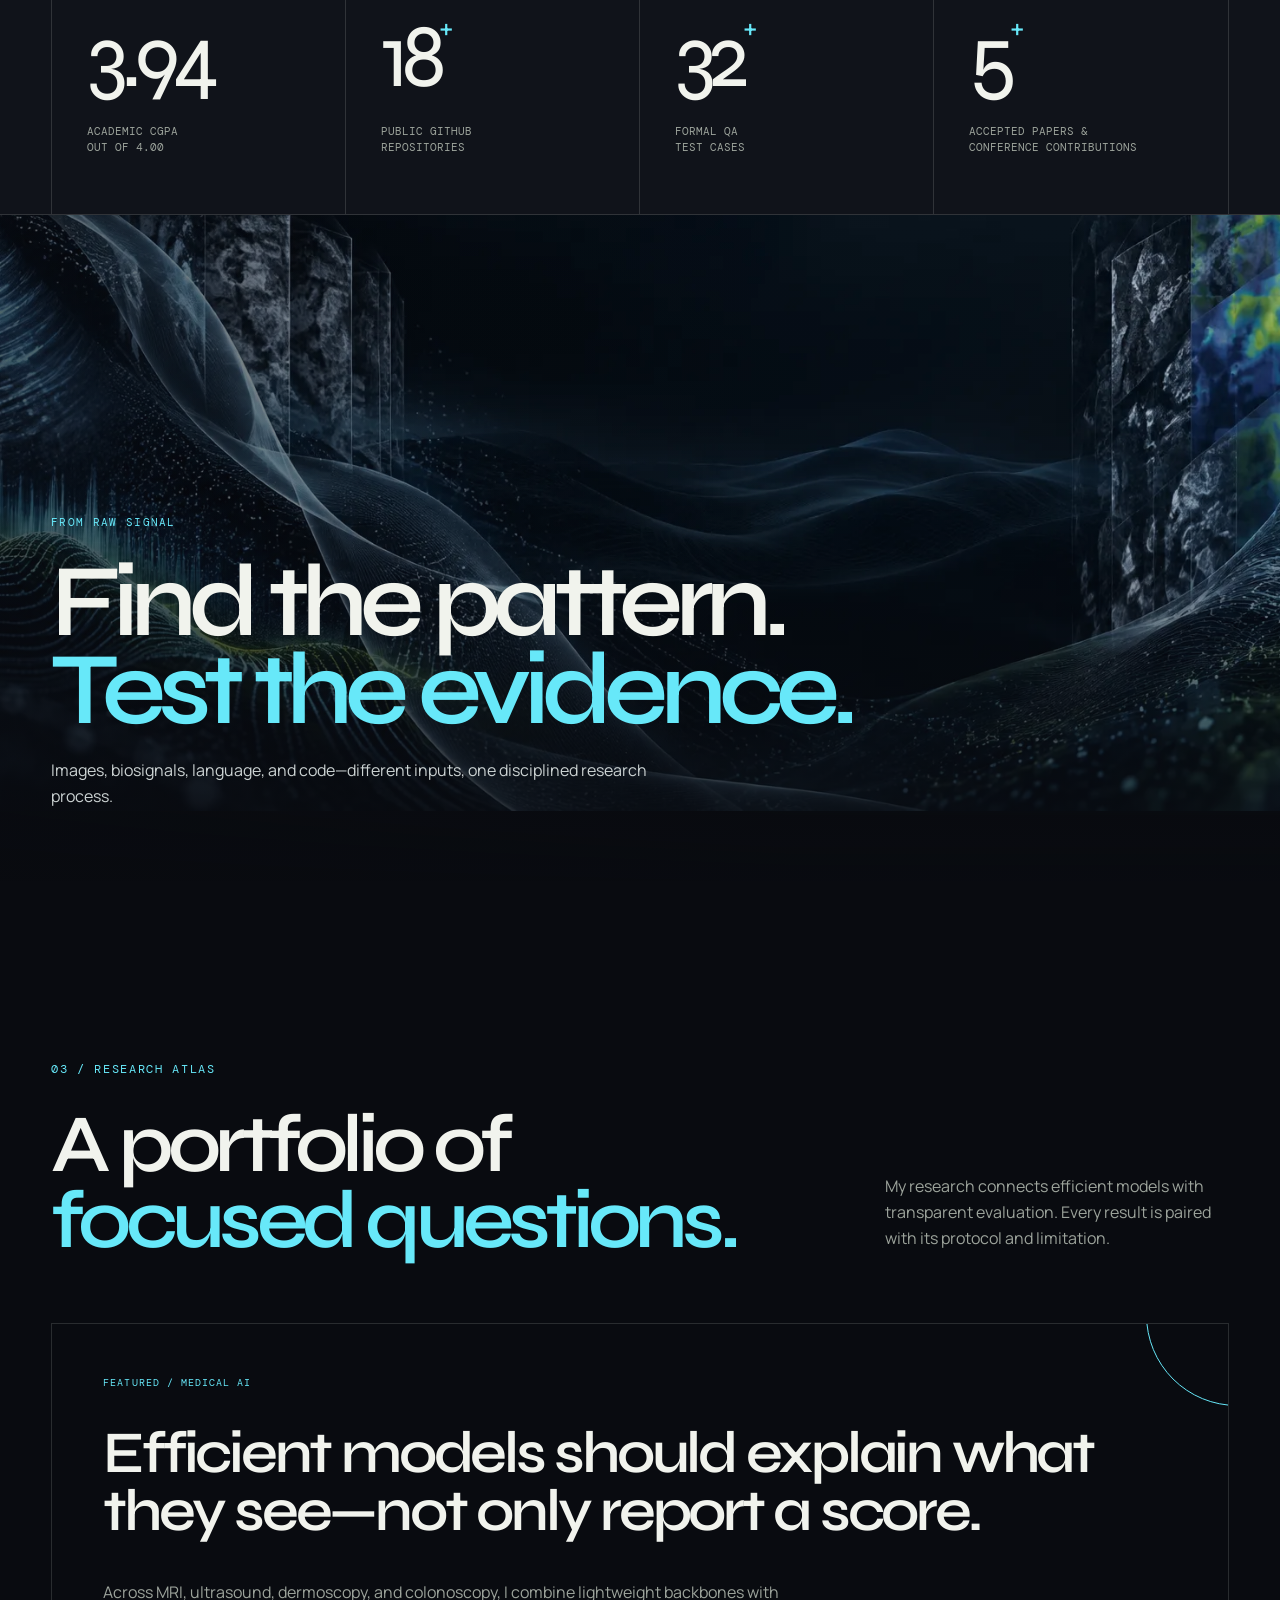
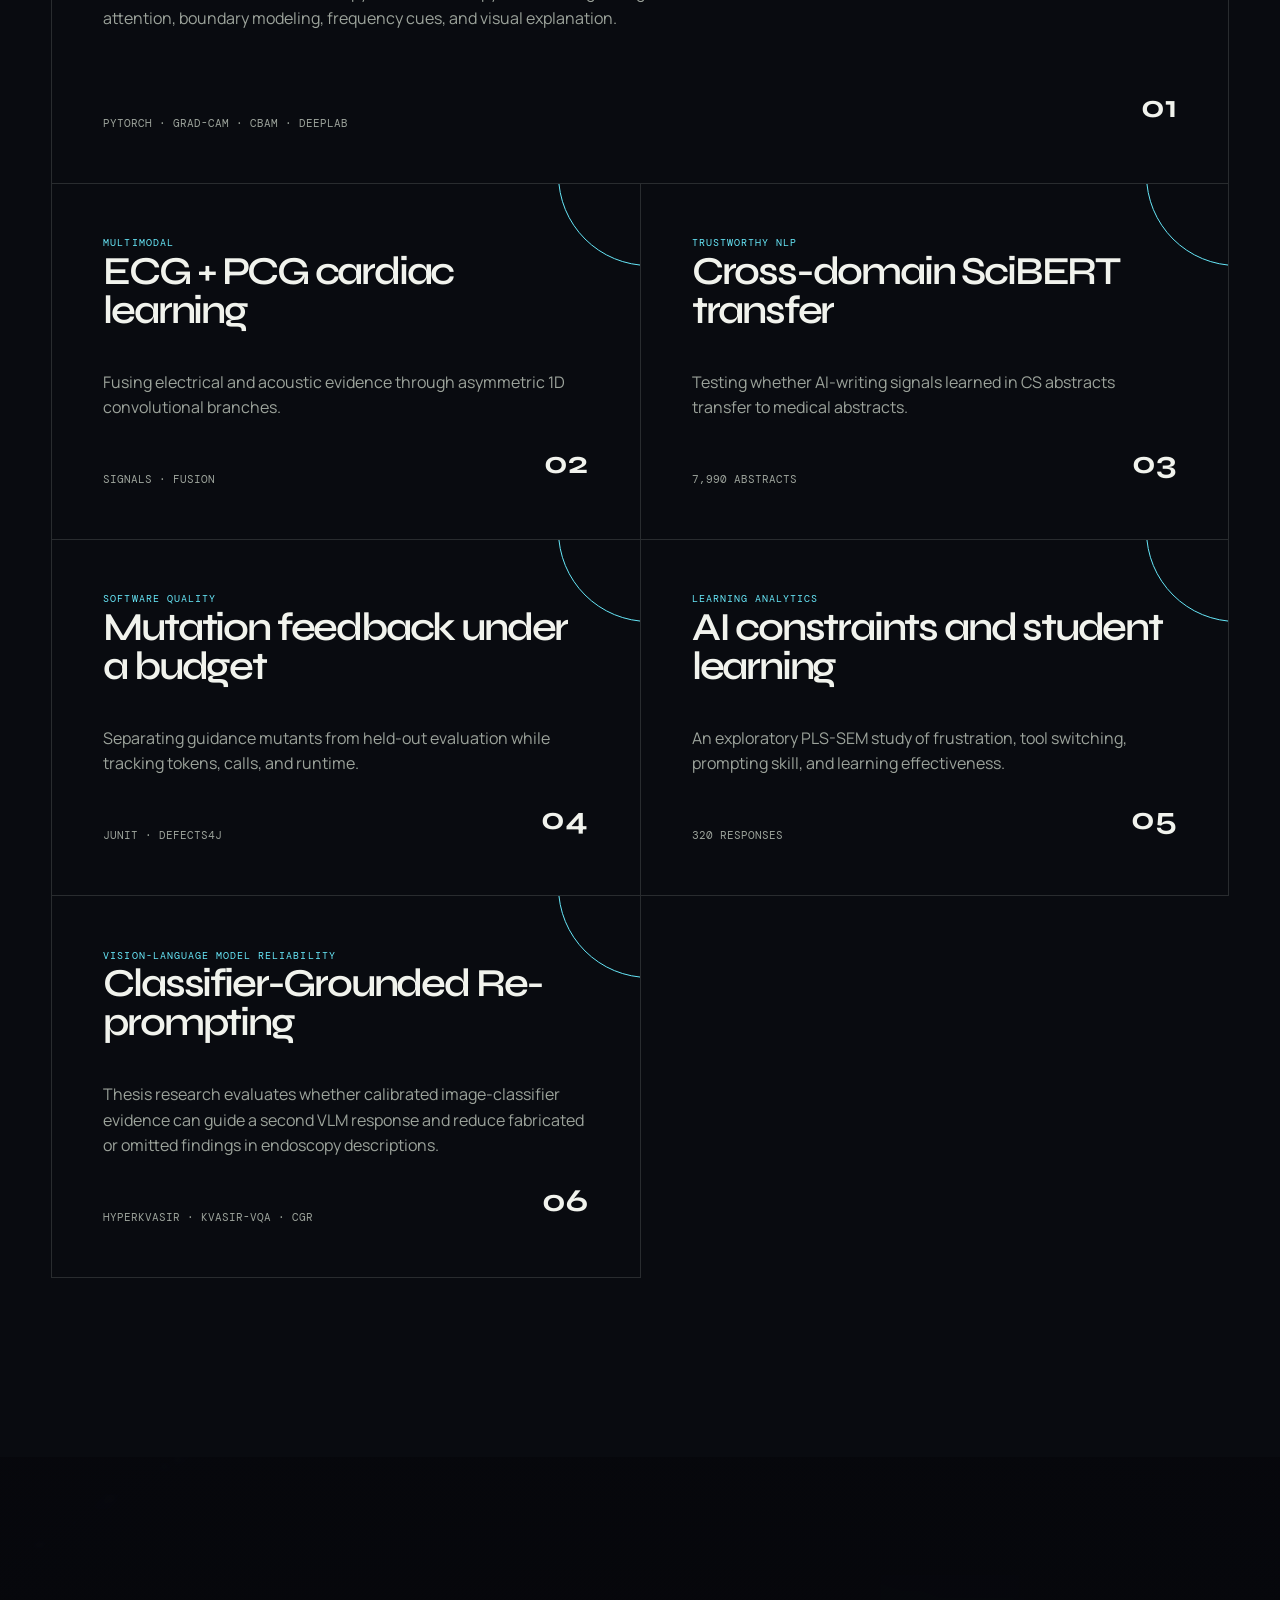
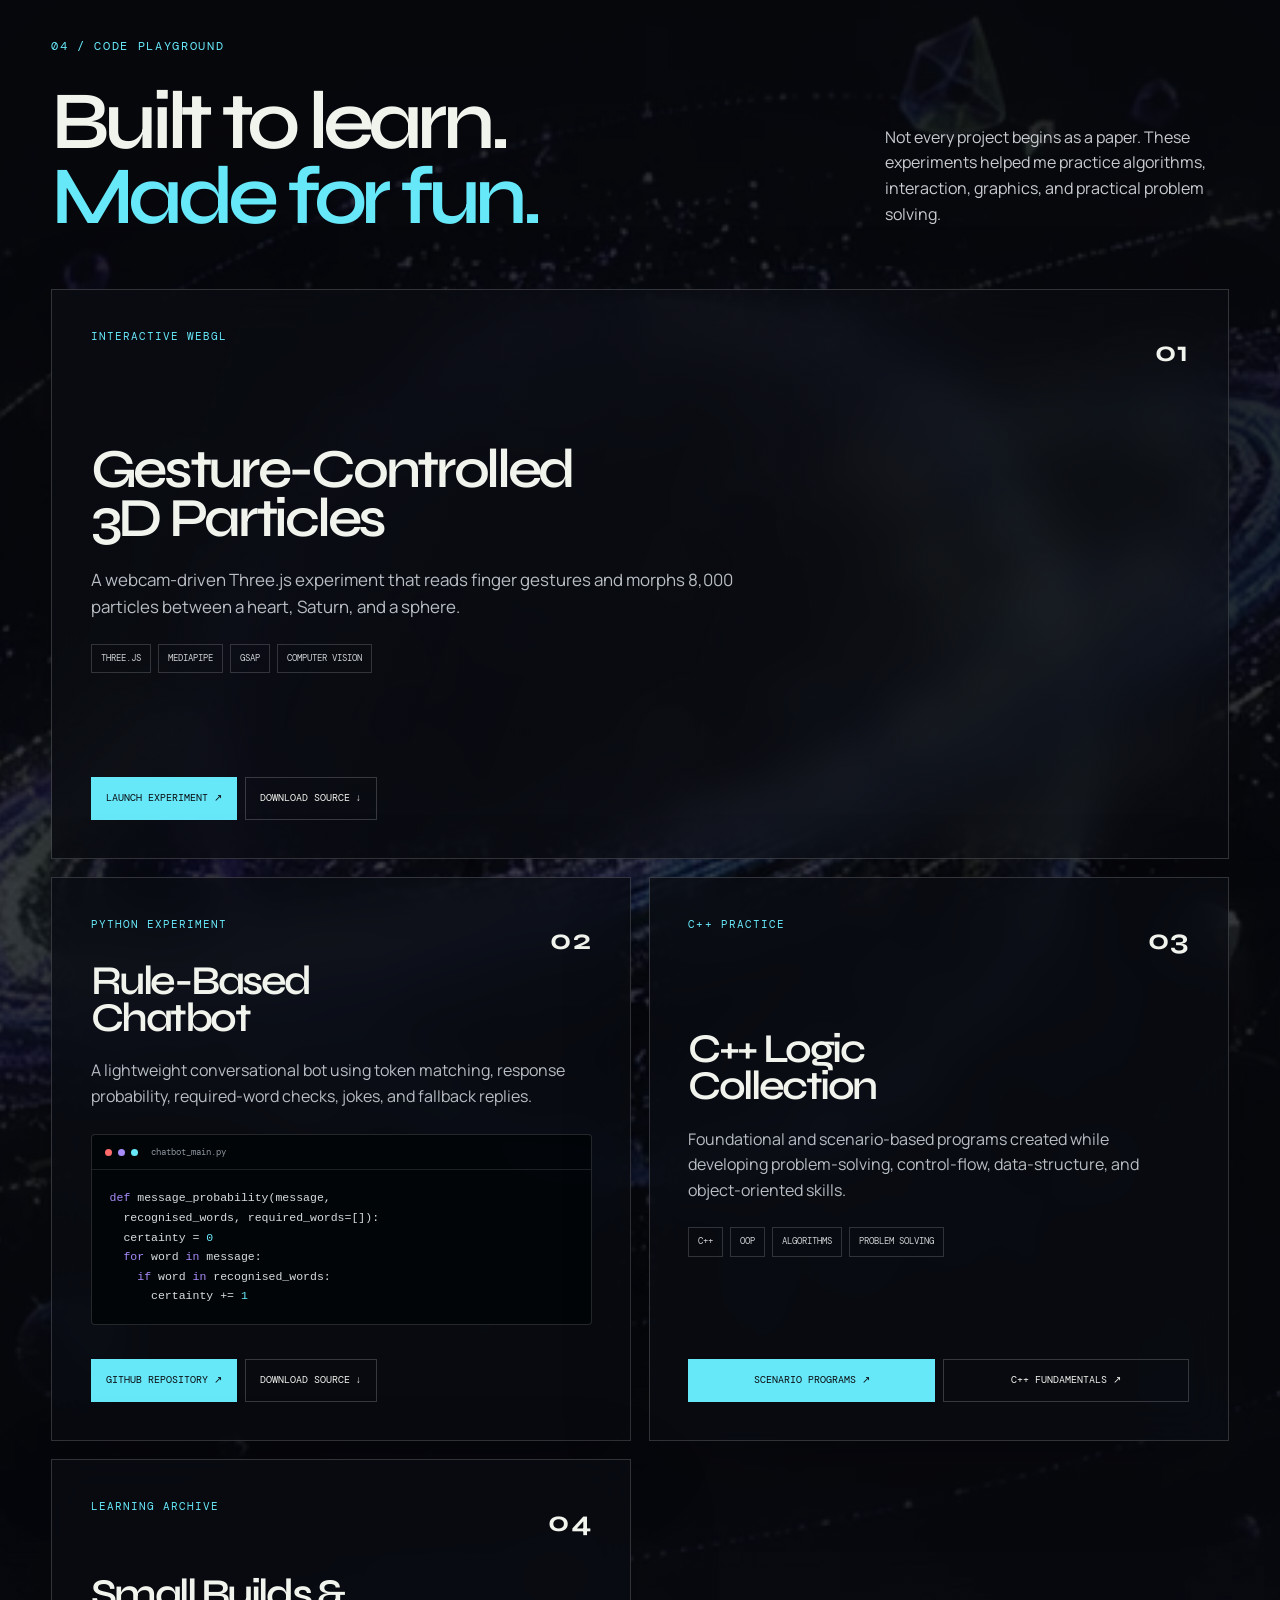
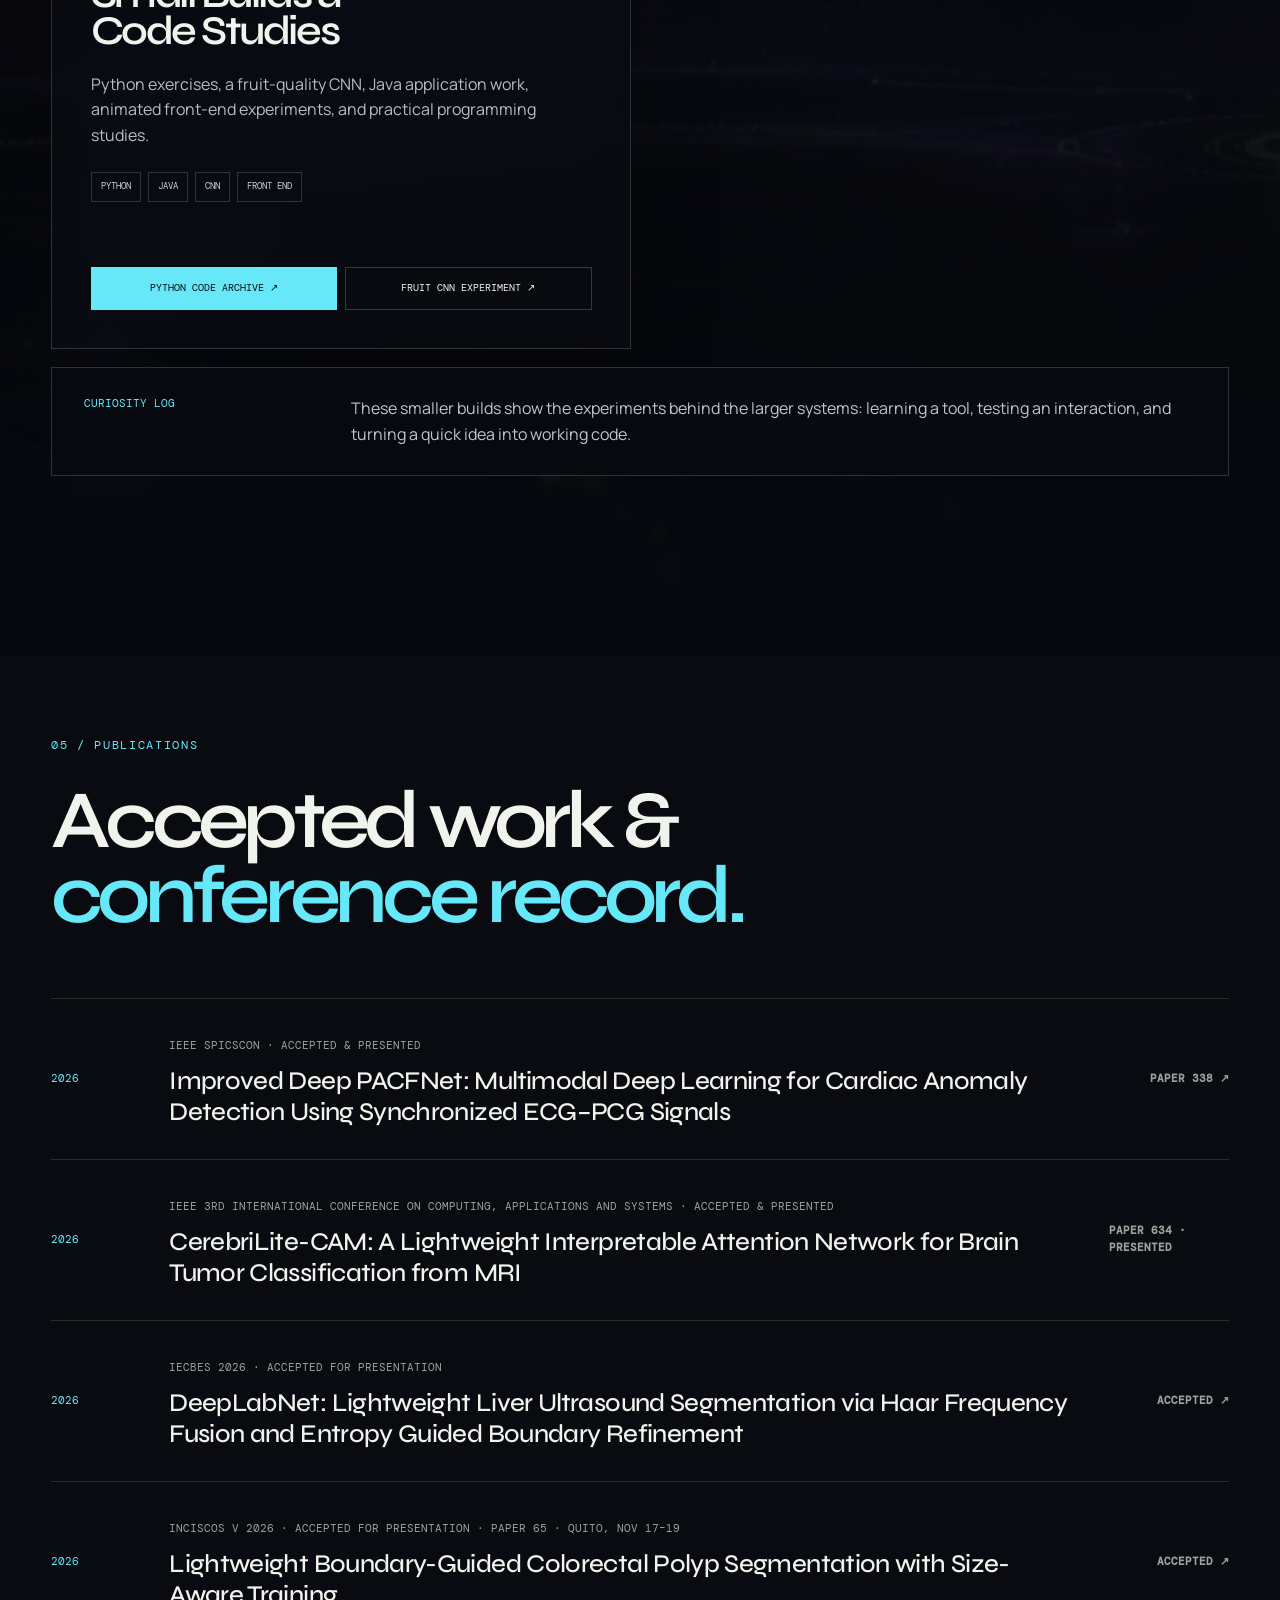
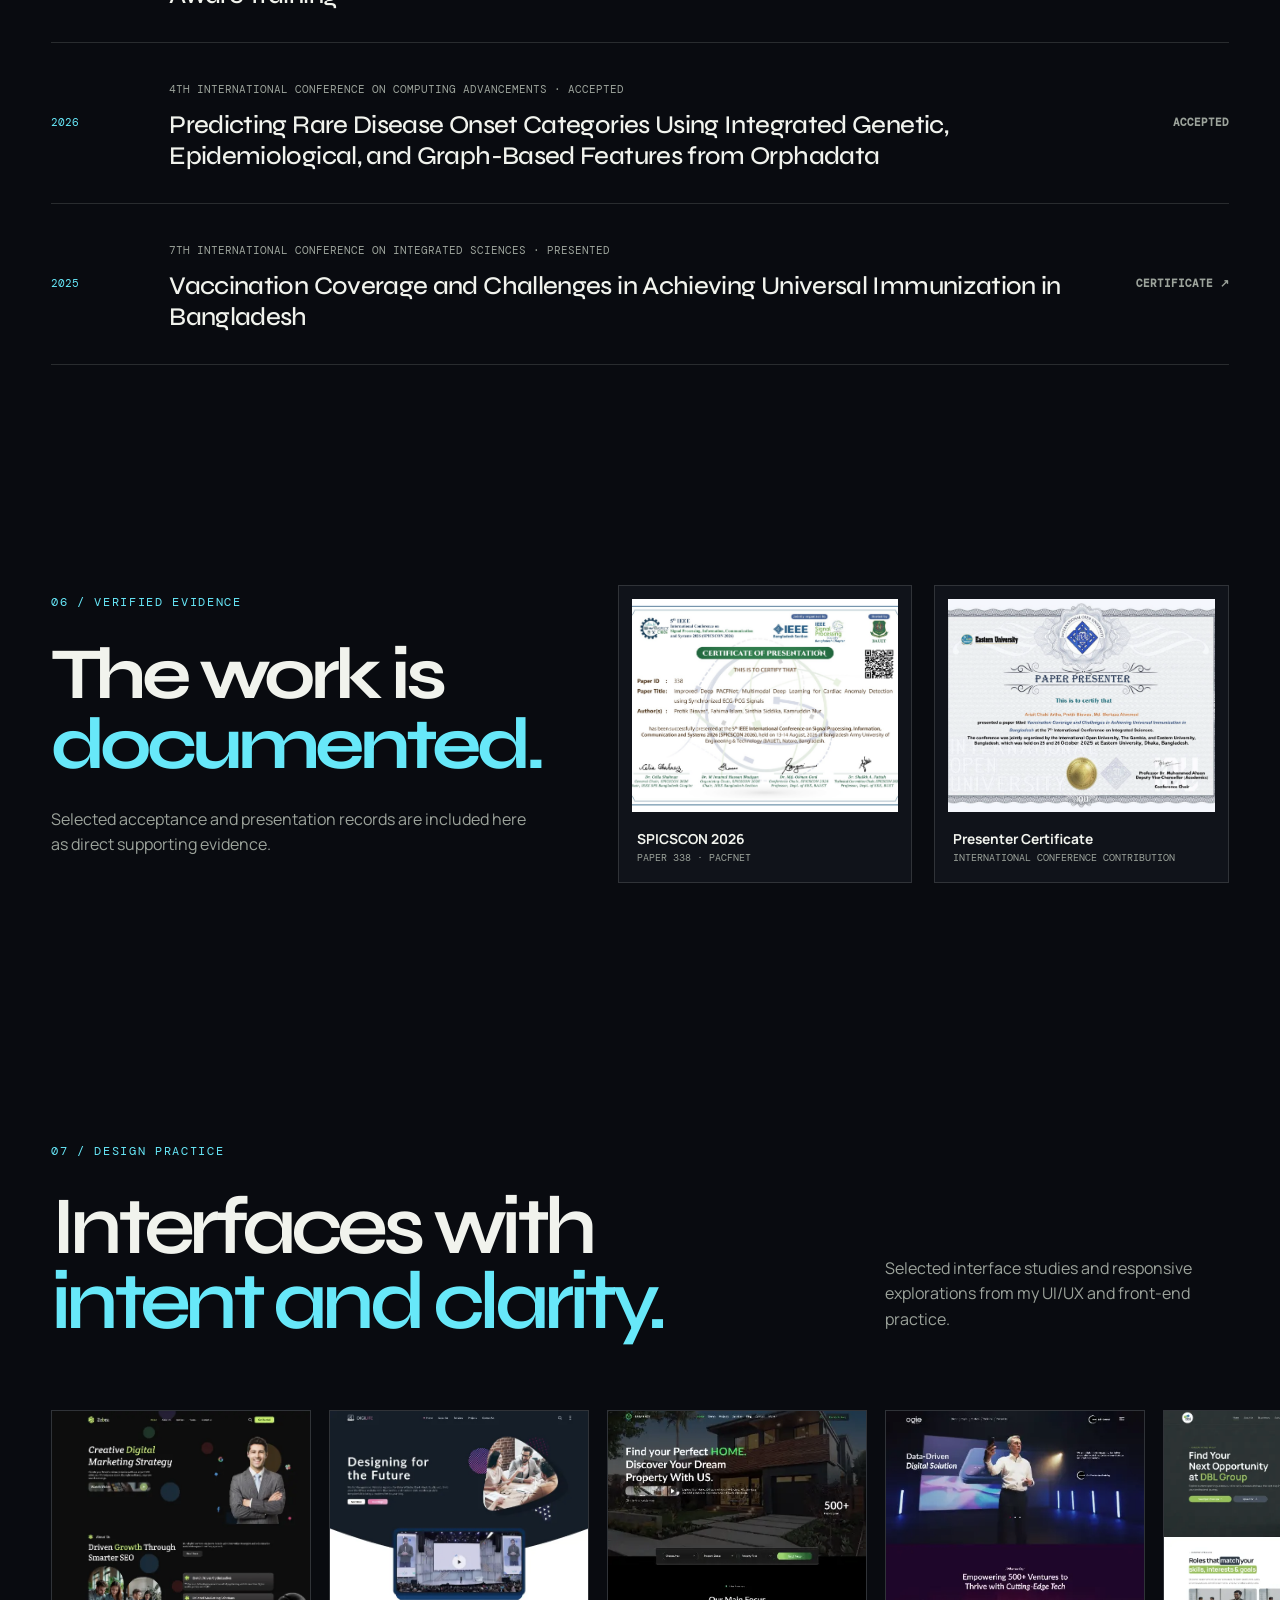
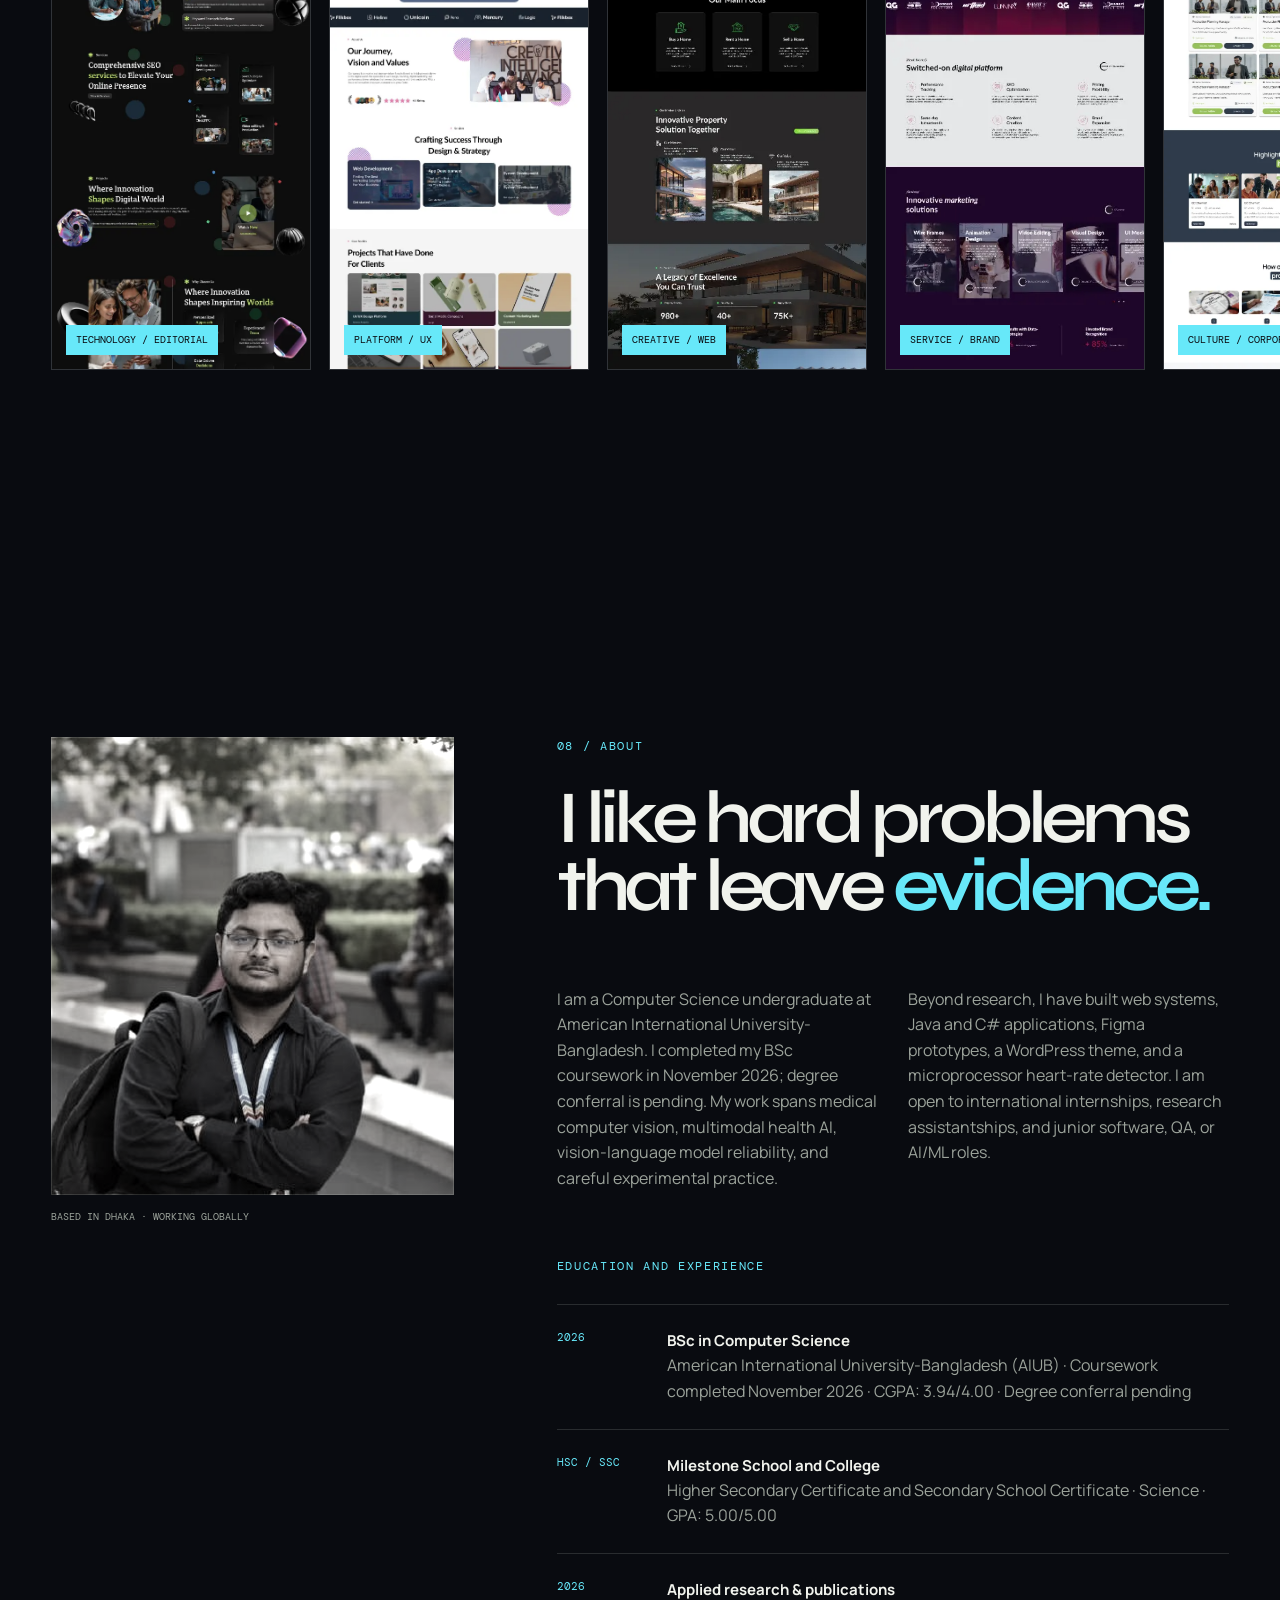
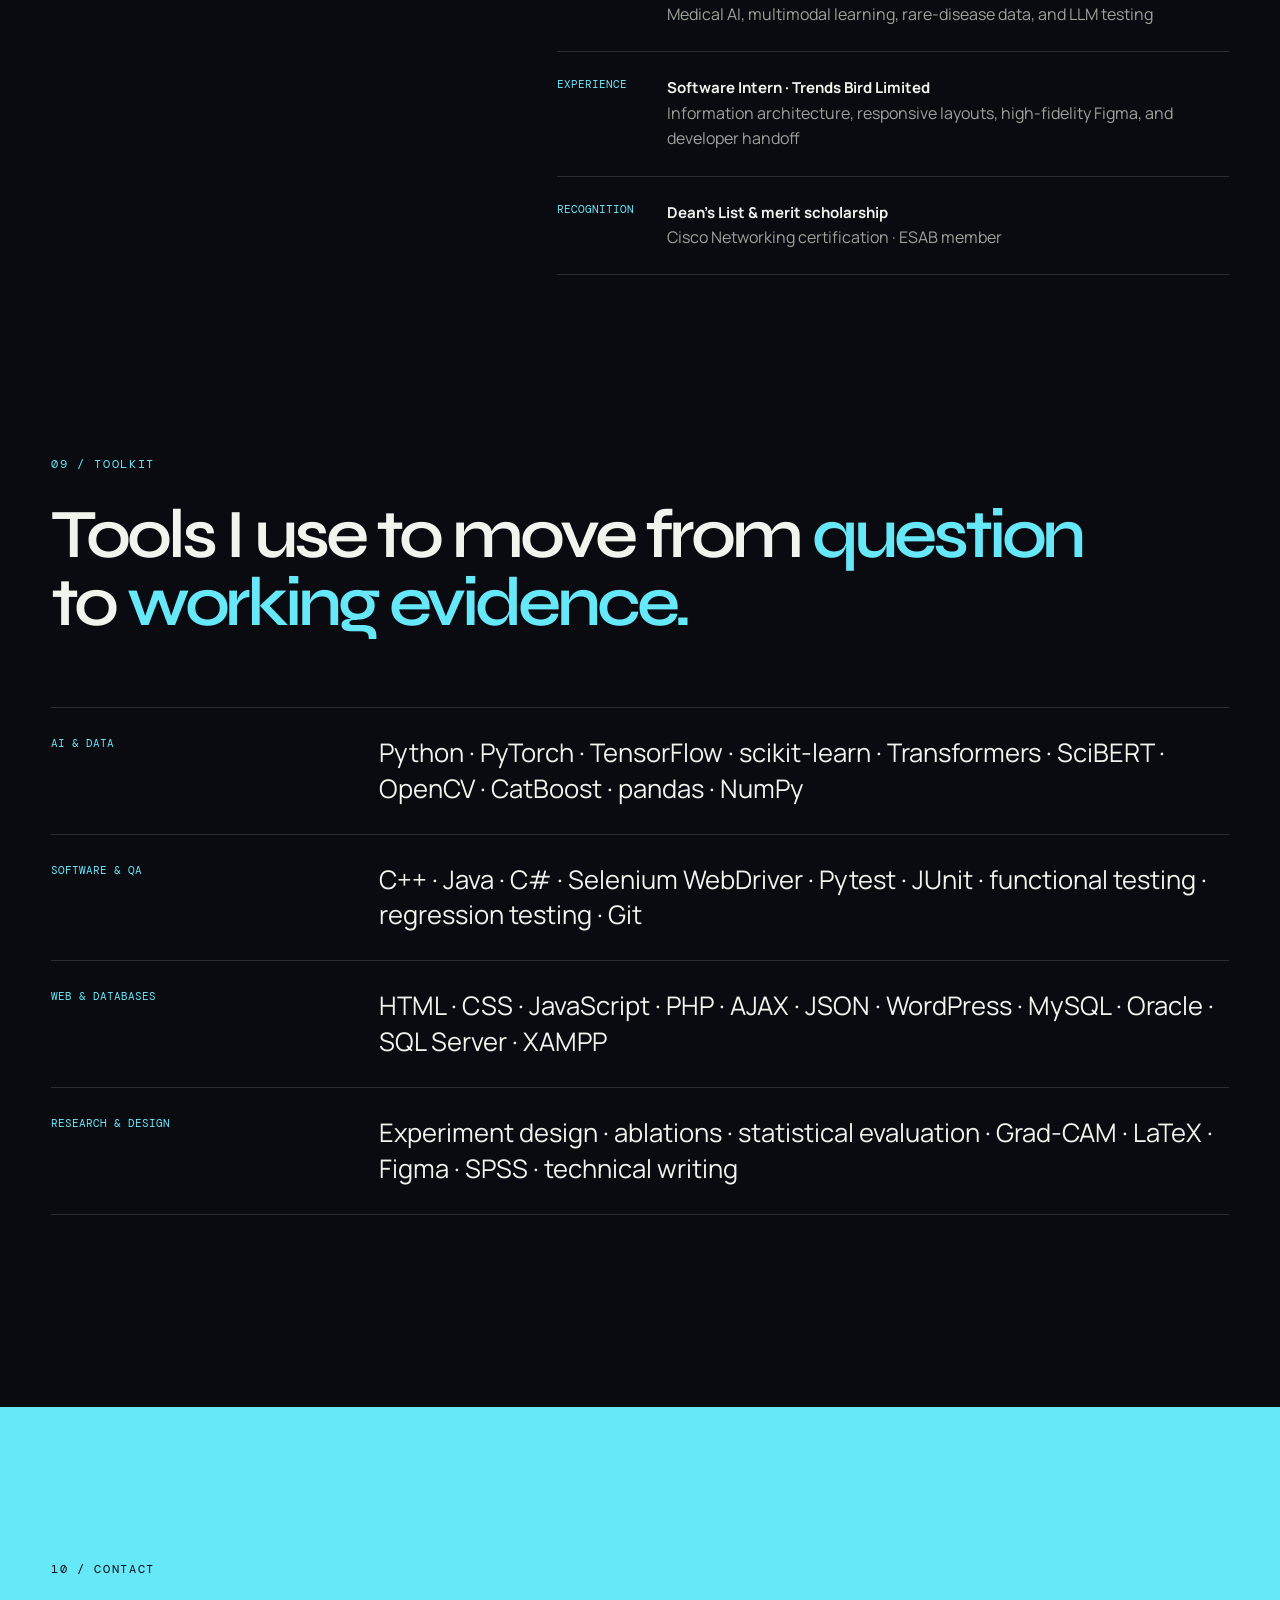
==== commit a385e1b0: "Refresh portfolio with accepted research and thesis work" ====
--- a/index.html
+++ b/index.html
@@ -4,8 +4,8 @@
   <meta charset="utf-8">
   <meta name="viewport" content="width=device-width, initial-scale=1">
   <meta name="theme-color" content="#090b10">
-  <meta name="description" content="Portfolio of Protik Biswas — software engineering, QA automation, applied AI research, medical imaging, multimodal learning, and UI/UX.">
-  <title>Protik Biswas — Software, QA & Applied AI</title>
+  <meta name="description" content="Portfolio of Protik Biswas — medical AI research, efficient computer vision, multimodal health systems, trustworthy VLMs, software engineering, and QA.">
+  <title>Protik Biswas — Medical AI & Applied Research</title>
   <link rel="preconnect" href="https://fonts.googleapis.com">
   <link rel="preconnect" href="https://fonts.gstatic.com" crossorigin>
   <link href="https://fonts.googleapis.com/css2?family=DM+Mono:wght@300;400;500&family=Manrope:wght@400;500;600;700&family=Syne:wght@500;600;700;800&display=swap" rel="stylesheet">
@@ -55,7 +55,7 @@
     <section class="hero section-shell" aria-labelledby="hero-title">
       <div class="hero__eyebrow reveal">
         <span>CS @ AIUB · Dhaka, Bangladesh</span>
-        <span>CGPA 3.94 / 4.00</span>
+        <span>CGPA 3.94 / 4.00 · Coursework completed 2026</span>
       </div>
 
       <h1 id="hero-title" class="hero__title" aria-label="I engineer dependable intelligence">
@@ -153,8 +153,19 @@
           <a class="project-card__link magnetic" href="https://github.com/pkhunter47/deeplabnet-liver-ultrasound" target="_blank" rel="noopener" aria-label="View DeepLabNet on GitHub">↗</a>
         </article>
 
+        <article class="project-card reveal tilt-card" data-category="medical">
+          <div class="project-card__num">04</div>
+          <div class="project-card__body">
+            <div class="project-card__meta"><span>Colorectal Polyp Segmentation</span><span>Accepted · INCISCOS V 2026</span></div>
+            <h3>Size-Aware<br>Boundary Guidance</h3>
+            <p>A lightweight EfficientNet-B0 segmentation model uses a shared boundary map to guide decoder features and size-aware sampling to support small polyps.</p>
+            <ul><li>0.9213 Dice</li><li>0.8731 IoU</li><li>4.804M parameters</li></ul>
+          </div>
+          <a class="project-card__link magnetic" href="https://github.com/pkhunter47/litetc-polypnet-b0" target="_blank" rel="noopener" aria-label="View colorectal polyp segmentation code on GitHub">↗</a>
+        </article>
+
         <article class="project-card reveal tilt-card" data-category="software">
-          <div class="project-card__num">04</div>
+          <div class="project-card__num">05</div>
           <div class="project-card__body">
             <div class="project-card__meta"><span>LLMs for Software Engineering</span><span>Preliminary Study</span></div>
             <h3>Budget-Aware<br>LLM Testing</h3>
@@ -165,7 +176,7 @@
         </article>
 
         <article class="project-card reveal tilt-card" data-category="nlp">
-          <div class="project-card__num">05</div>
+          <div class="project-card__num">06</div>
           <div class="project-card__body">
             <div class="project-card__meta"><span>Biomedical Data Mining</span><span>Accepted · ICCA 2026</span></div>
             <h3>Rare Disease<br>Onset</h3>
@@ -176,7 +187,7 @@
         </article>
 
         <article class="project-card reveal tilt-card" data-category="software">
-          <div class="project-card__num">06</div>
+          <div class="project-card__num">07</div>
           <div class="project-card__body">
             <div class="project-card__meta"><span>QA Automation</span><span>PHP / MySQL / Selenium</span></div>
             <h3>Hostel<br>Management QA</h3>
@@ -244,6 +255,12 @@
           <h3>AI constraints and student learning</h3>
           <p>An exploratory PLS-SEM study of frustration, tool switching, prompting skill, and learning effectiveness.</p>
           <div class="research-tile__footer"><span>320 responses</span><b>05</b></div>
+        </article>
+        <article class="research-tile reveal">
+          <span class="research-tile__label">Vision-Language Model Reliability</span>
+          <h3>Classifier-Grounded Re-prompting</h3>
+          <p>Thesis research evaluates whether calibrated image-classifier evidence can guide a second VLM response and reduce fabricated or omitted findings in endoscopy descriptions.</p>
+          <div class="research-tile__footer"><span>HyperKvasir · Kvasir-VQA · CGR</span><b>06</b></div>
         </article>
       </div>
     </section>
@@ -339,6 +356,9 @@
         <a class="publication reveal" href="https://github.com/pkhunter47/deeplabnet-liver-ultrasound" target="_blank" rel="noopener">
           <span class="publication__year">2026</span><div><small>IECBES 2026 · Accepted for presentation</small><h3>DeepLabNet: Lightweight Liver Ultrasound Segmentation via Haar Frequency Fusion and Entropy Guided Boundary Refinement</h3></div><b>Accepted ↗</b>
         </a>
+        <a class="publication reveal" href="https://github.com/pkhunter47/litetc-polypnet-b0" target="_blank" rel="noopener">
+          <span class="publication__year">2026</span><div><small>INCISCOS V 2026 · Accepted for presentation · Paper 65 · Quito, Nov 17–19</small><h3>Lightweight Boundary-Guided Colorectal Polyp Segmentation with Size-Aware Training</h3></div><b>Accepted ↗</b>
+        </a>
         <div class="publication reveal">
           <span class="publication__year">2026</span><div><small>4th International Conference on Computing Advancements · Accepted</small><h3>Predicting Rare Disease Onset Categories Using Integrated Genetic, Epidemiological, and Graph-Based Features from Orphadata</h3></div><b>Accepted</b>
         </div>
@@ -390,13 +410,13 @@
         <p class="kicker reveal">08 / About</p>
         <h2 id="about-title" class="split-lines">I like hard problems<br>that leave <em>evidence.</em></h2>
         <div class="about__copy reveal">
-          <p>I am a Computer Science undergraduate at American International University-Bangladesh, expected to graduate in 2027. My work bridges software engineering, QA automation, biomedical computer vision, multimodal learning, and responsible experimental practice.</p>
+          <p>I am a Computer Science undergraduate at American International University-Bangladesh. I completed my BSc coursework in November 2026; degree conferral is pending. My work spans medical computer vision, multimodal health AI, vision-language model reliability, and careful experimental practice.</p>
           <p>Beyond research, I have built web systems, Java and C# applications, Figma prototypes, a WordPress theme, and a microprocessor heart-rate detector. I am open to international internships, research assistantships, and junior software, QA, or AI/ML roles.</p>
         </div>
 
         <p class="kicker reveal">Education and Experience</p>
         <div class="timeline reveal">
-          <div><span>2027</span><p><strong>BSc in Computer Science</strong>American International University-Bangladesh (AIUB) · CGPA: 3.94/4.00 · Expected 2027</p></div>
+          <div><span>2026</span><p><strong>BSc in Computer Science</strong>American International University-Bangladesh (AIUB) · Coursework completed November 2026 · CGPA: 3.94/4.00 · Degree conferral pending</p></div>
           <div><span>HSC / SSC</span><p><strong>Milestone School and College</strong>Higher Secondary Certificate and Secondary School Certificate · Science · GPA: 5.00/5.00</p></div>
           <div><span>2026</span><p><strong>Applied research & publications</strong>Medical AI, multimodal learning, rare-disease data, and LLM testing</p></div>
           <div><span>Experience</span><p><strong>Software Intern · Trends Bird Limited</strong>Information architecture, responsive layouts, high-fidelity Figma, and developer handoff</p></div>
@@ -427,7 +447,7 @@
             <a href="https://github.com/pkhunter47" target="_blank" rel="noopener">GitHub ↗</a>
             <a href="https://www.linkedin.com/in/protik-biswas-83001827b/" target="_blank" rel="noopener">LinkedIn ↗</a>
             <a href="https://www.researchgate.net/profile/Protik-Biswas-4" target="_blank" rel="noopener">ResearchGate ↗</a>
-            <a href="https://orcid.org/0009-0005-3996-8312" target="_blank" rel="noopener" aria-label="ORCID profile">ORCID ↗</a>
+            <a href="https://orcid.org/0009-0004-1621-8909" target="_blank" rel="noopener" aria-label="ORCID profile">ORCID ↗</a>
           </div>
         </div>
       </div>
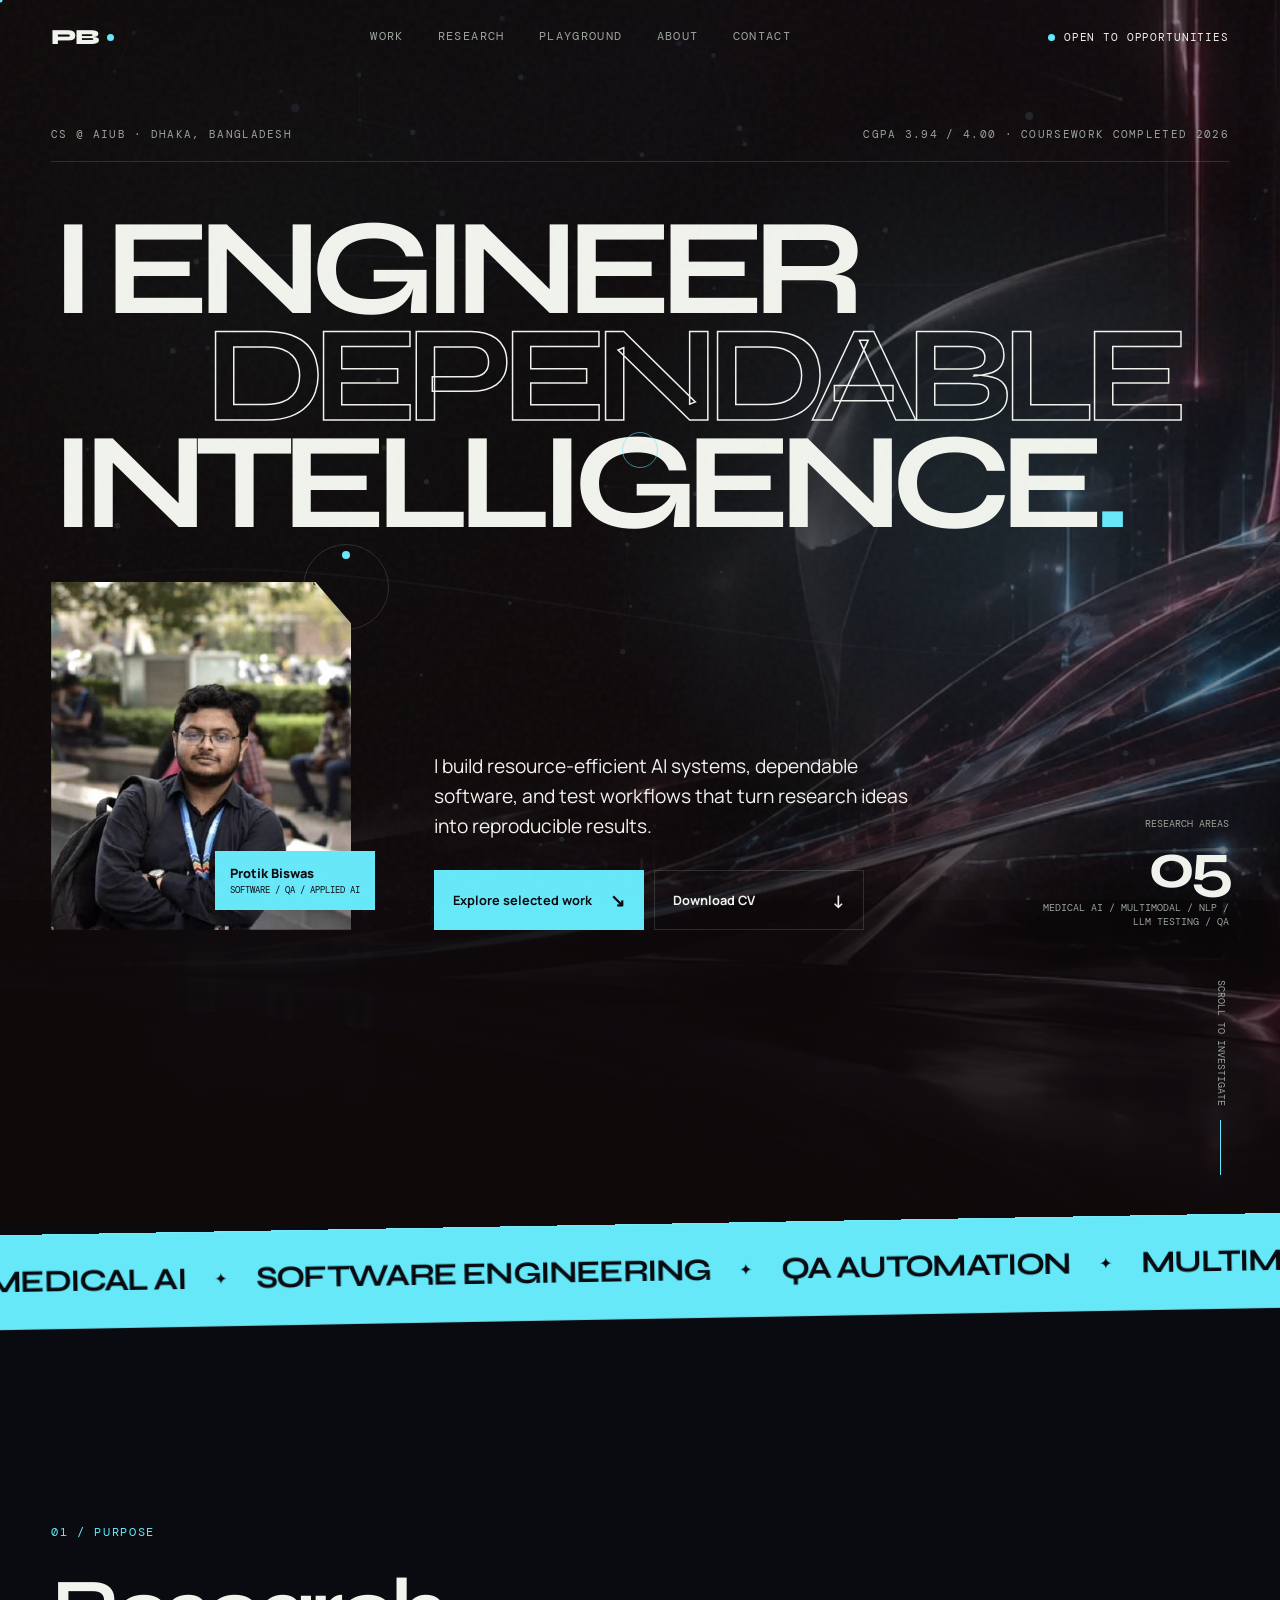
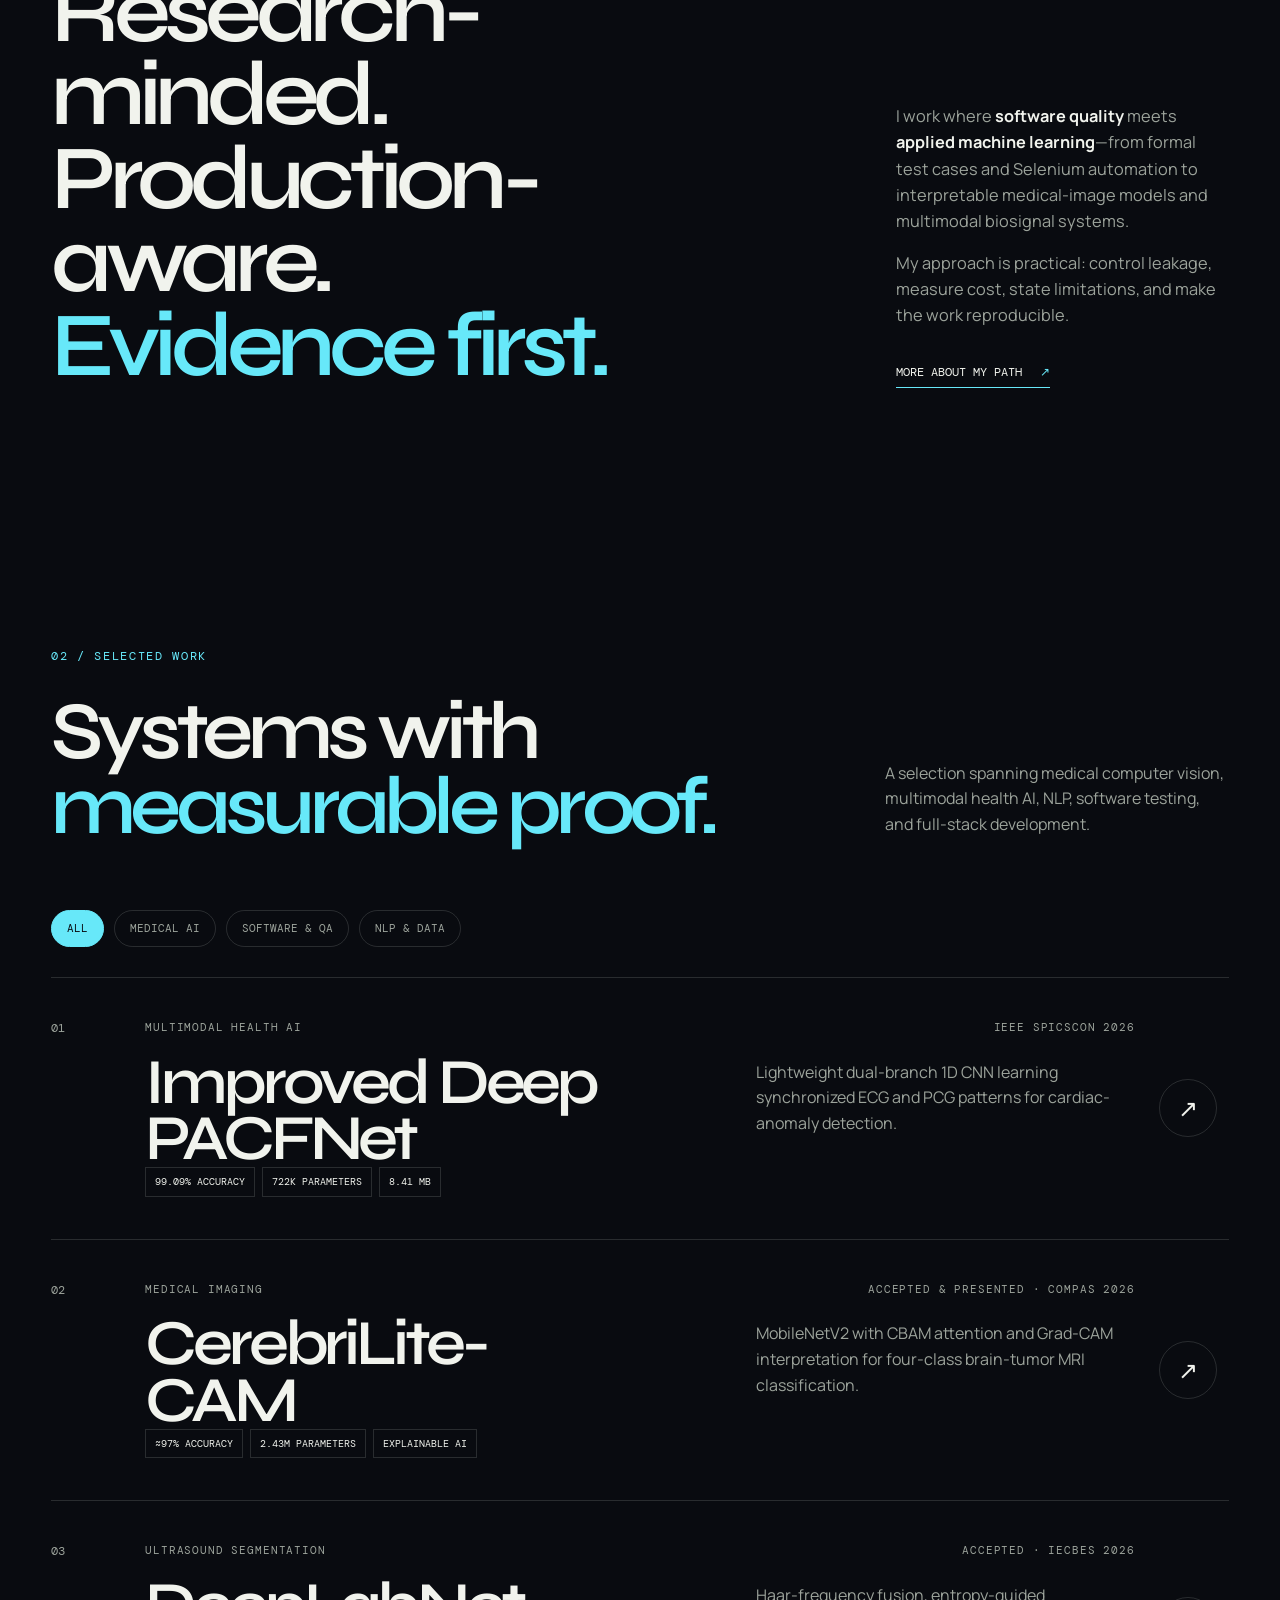
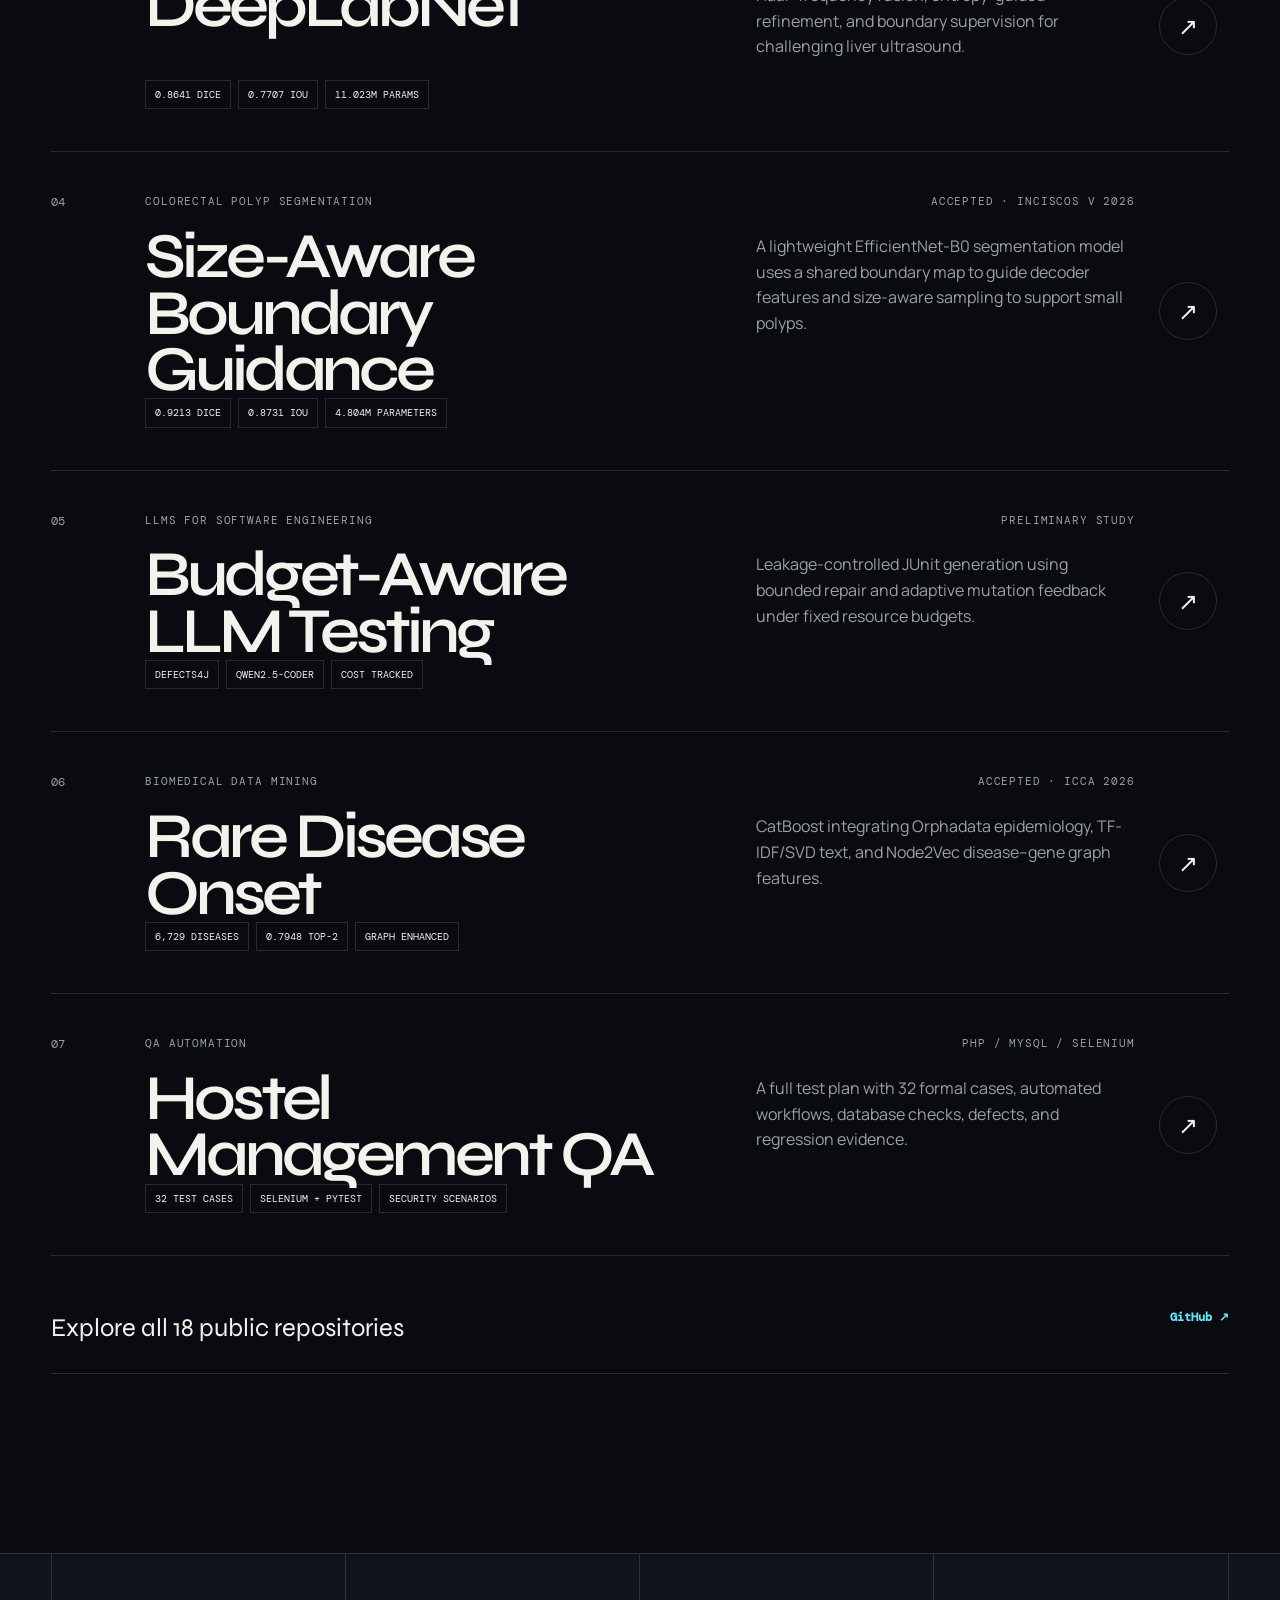
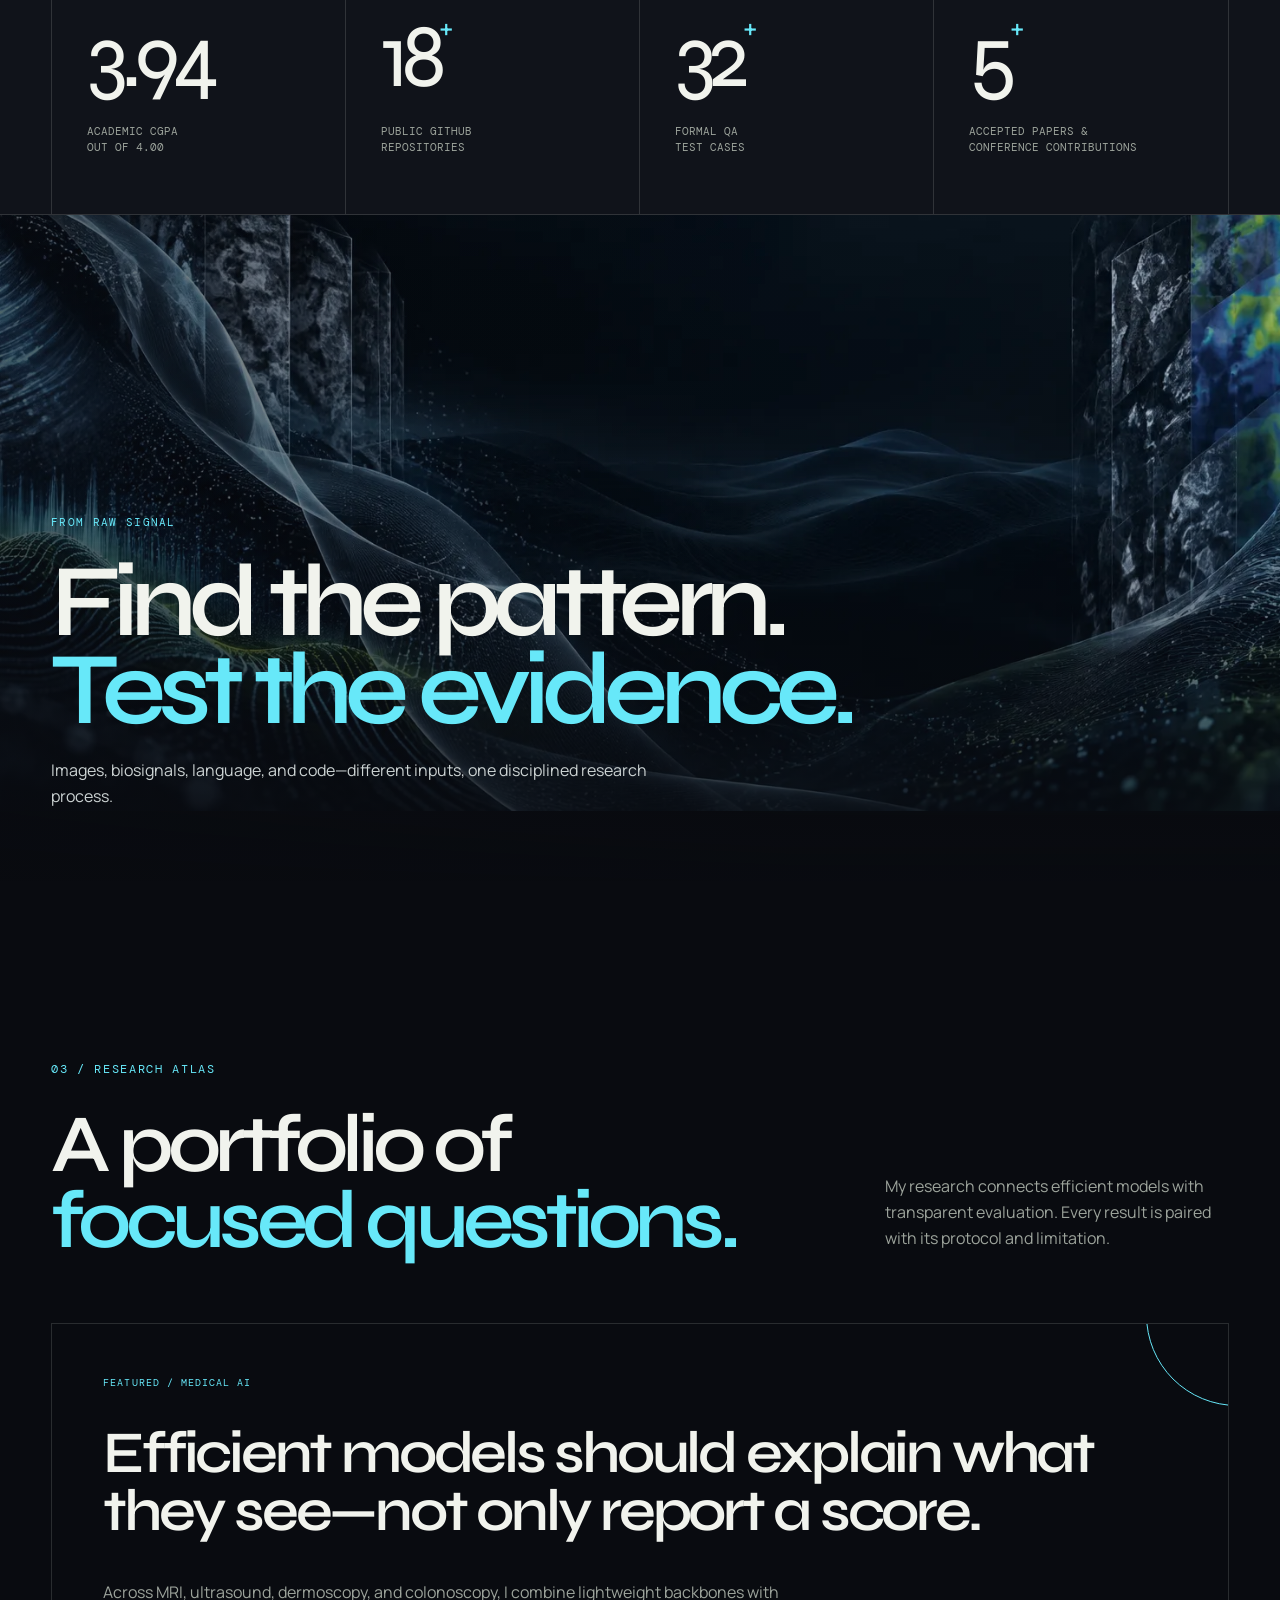
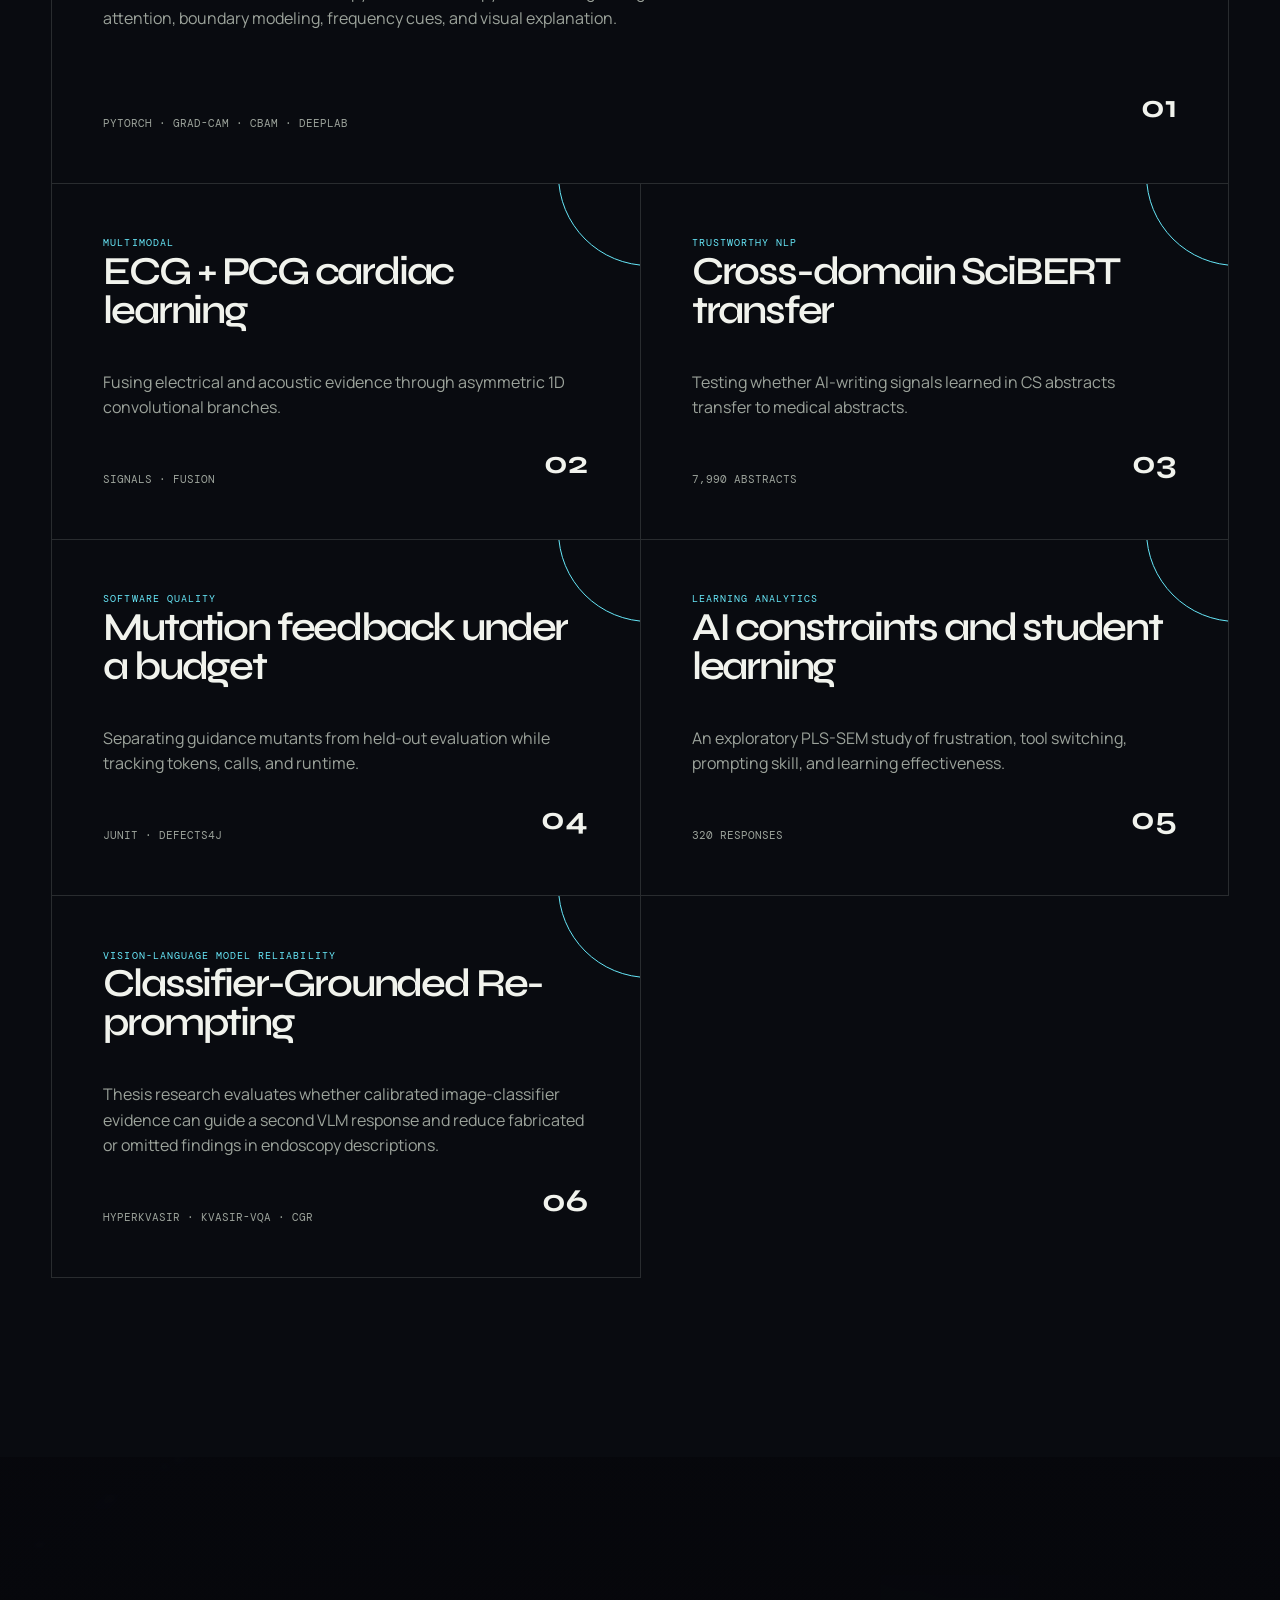
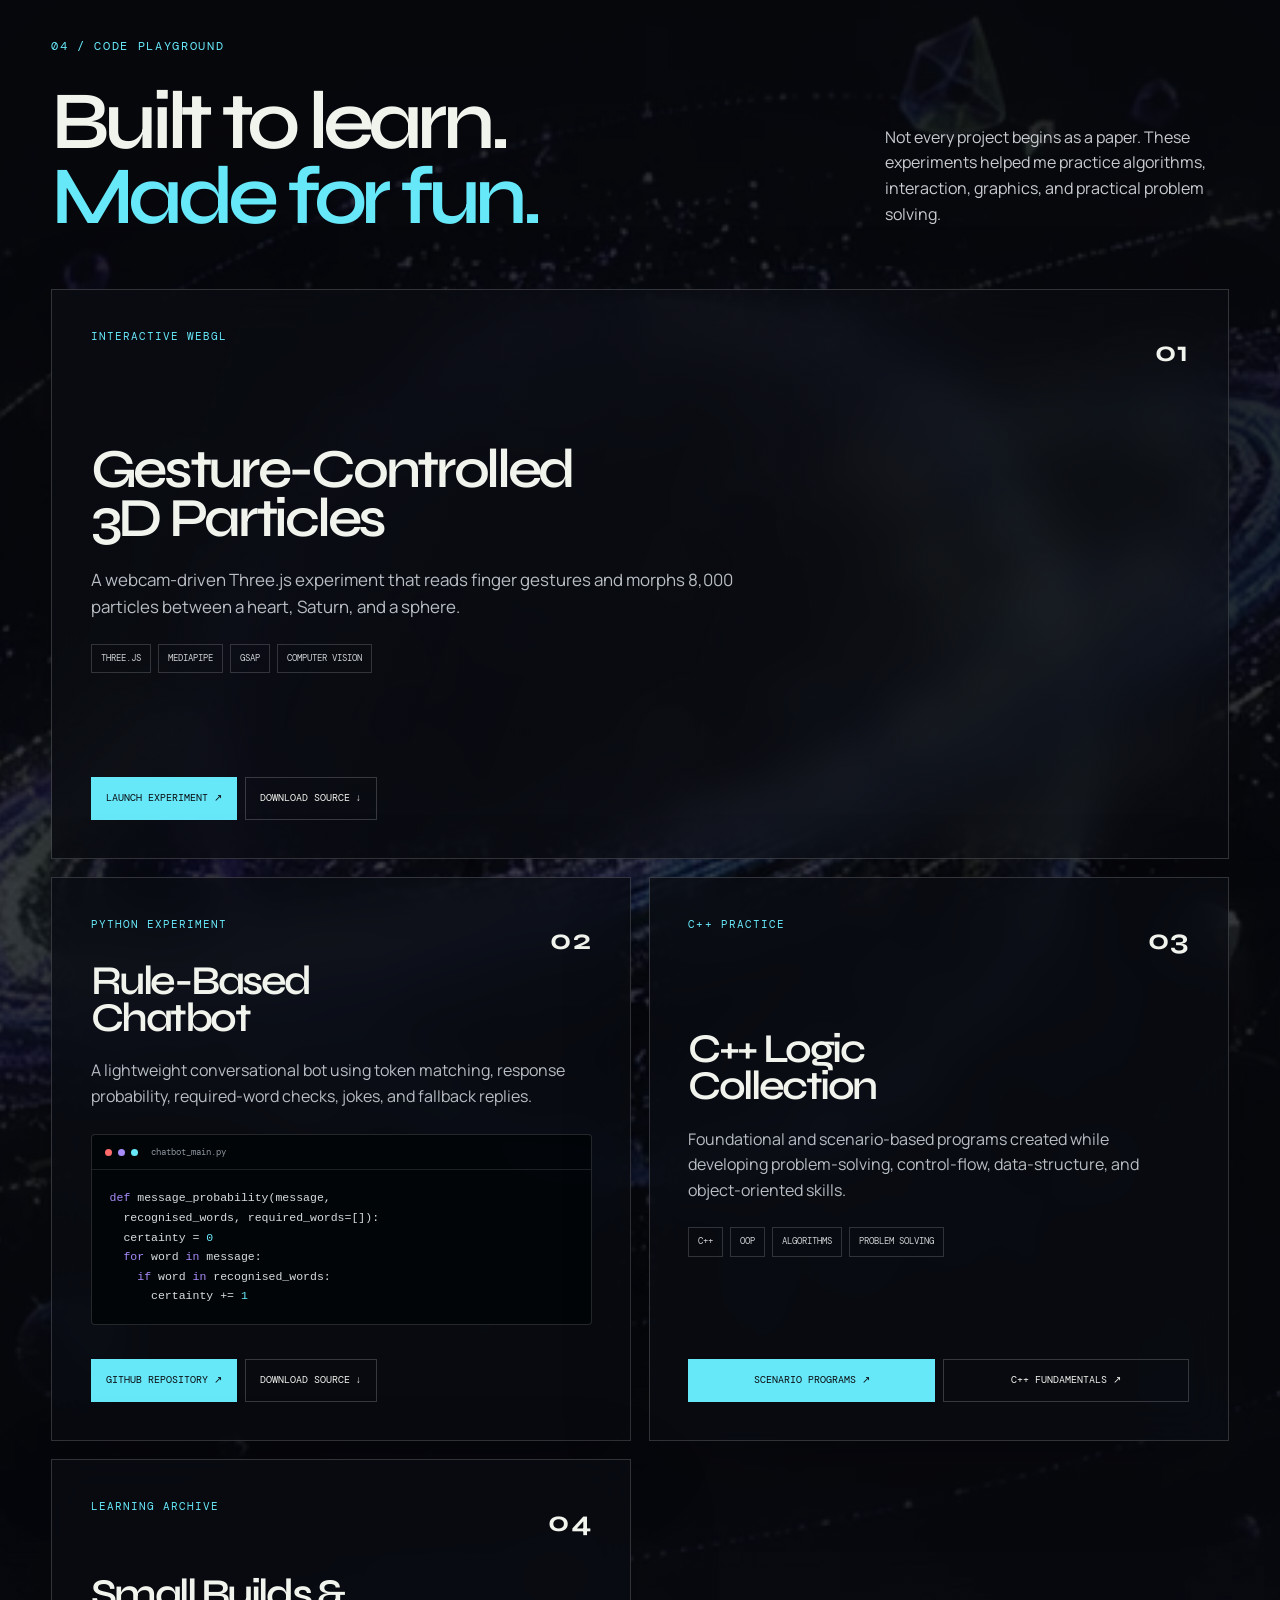
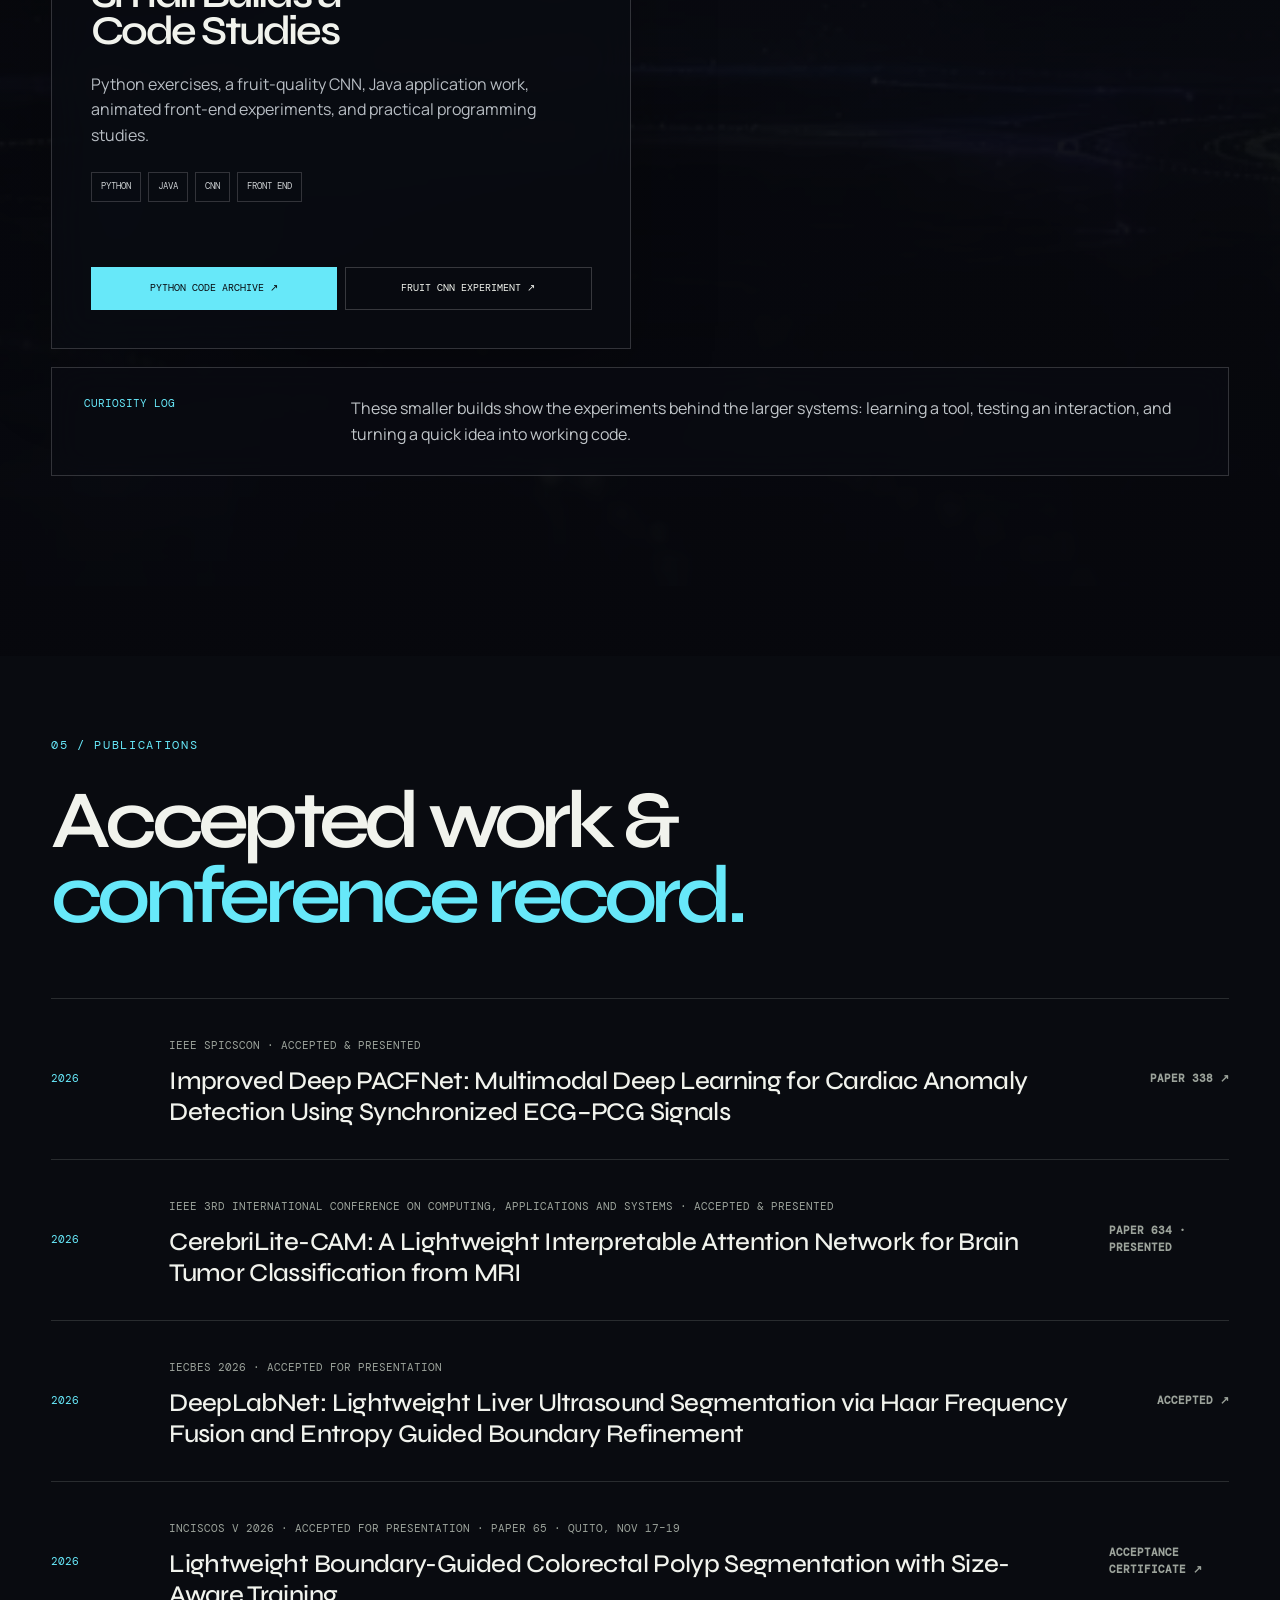
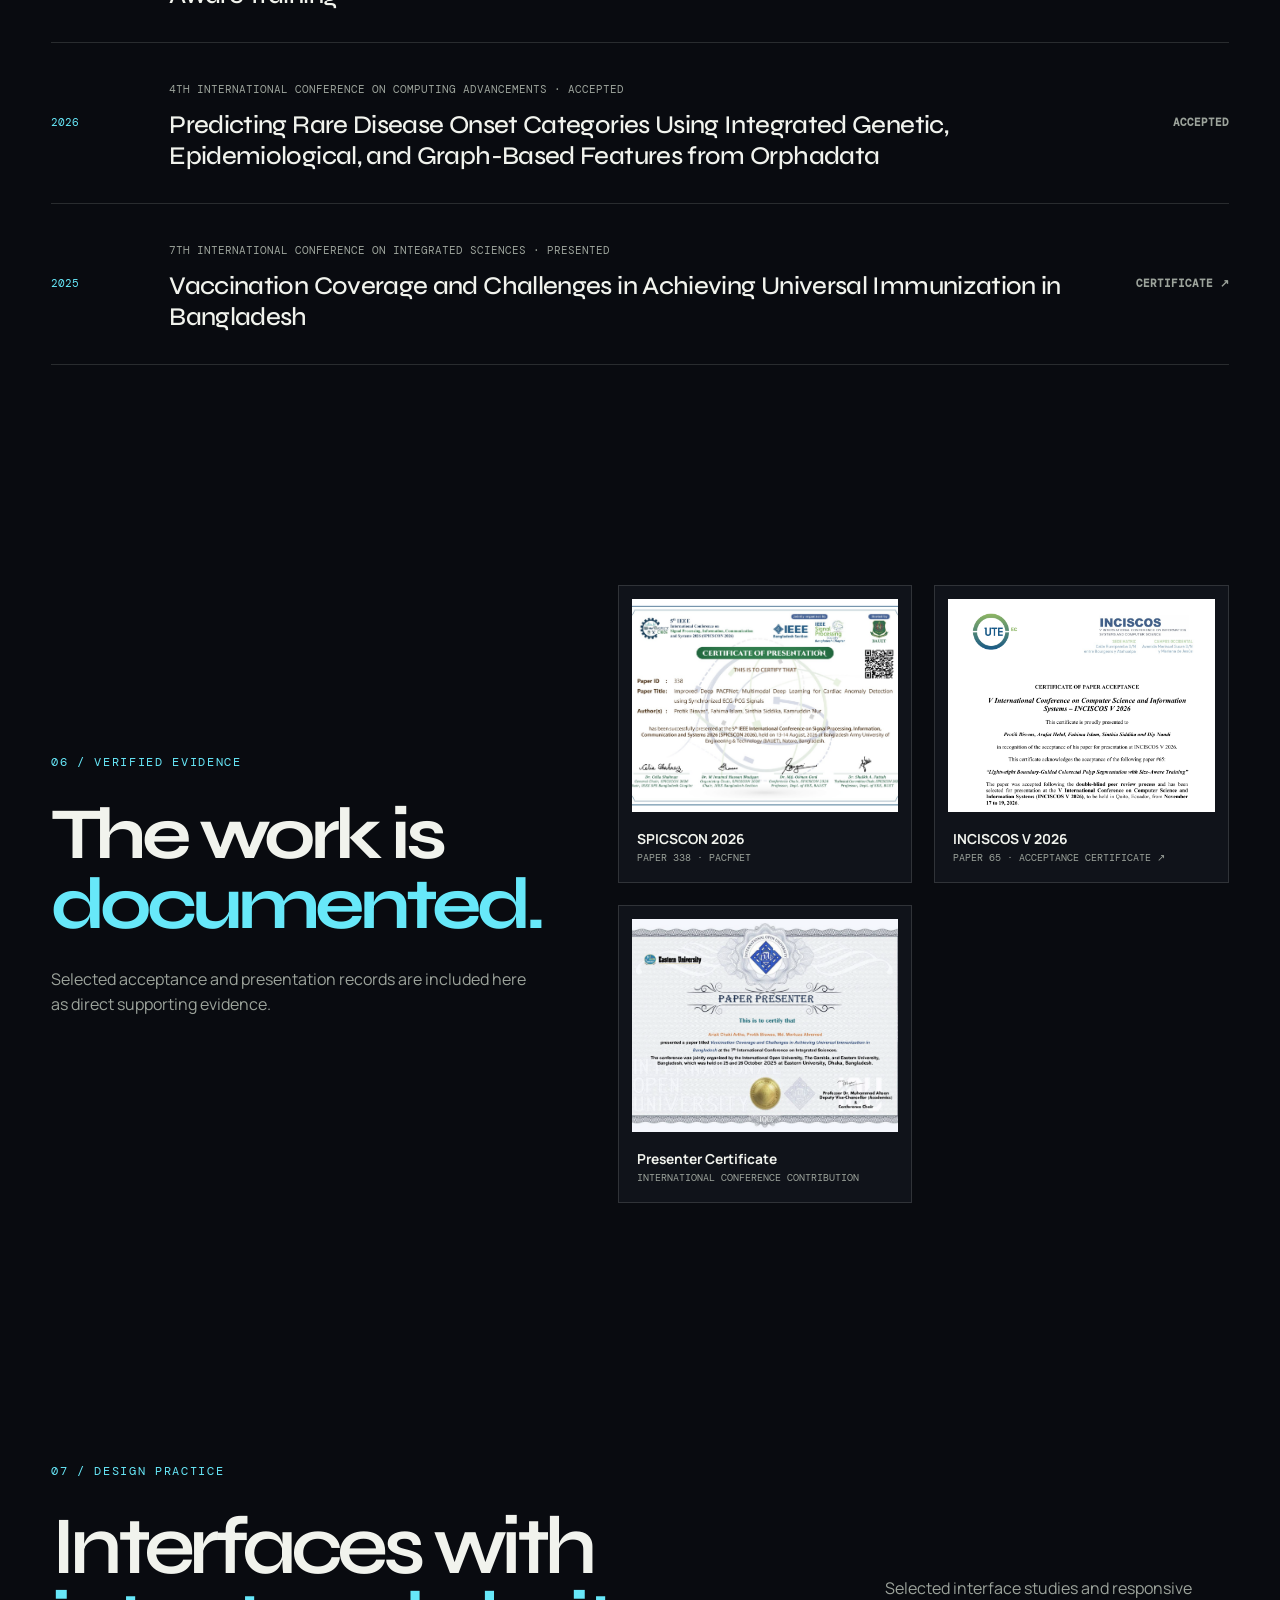
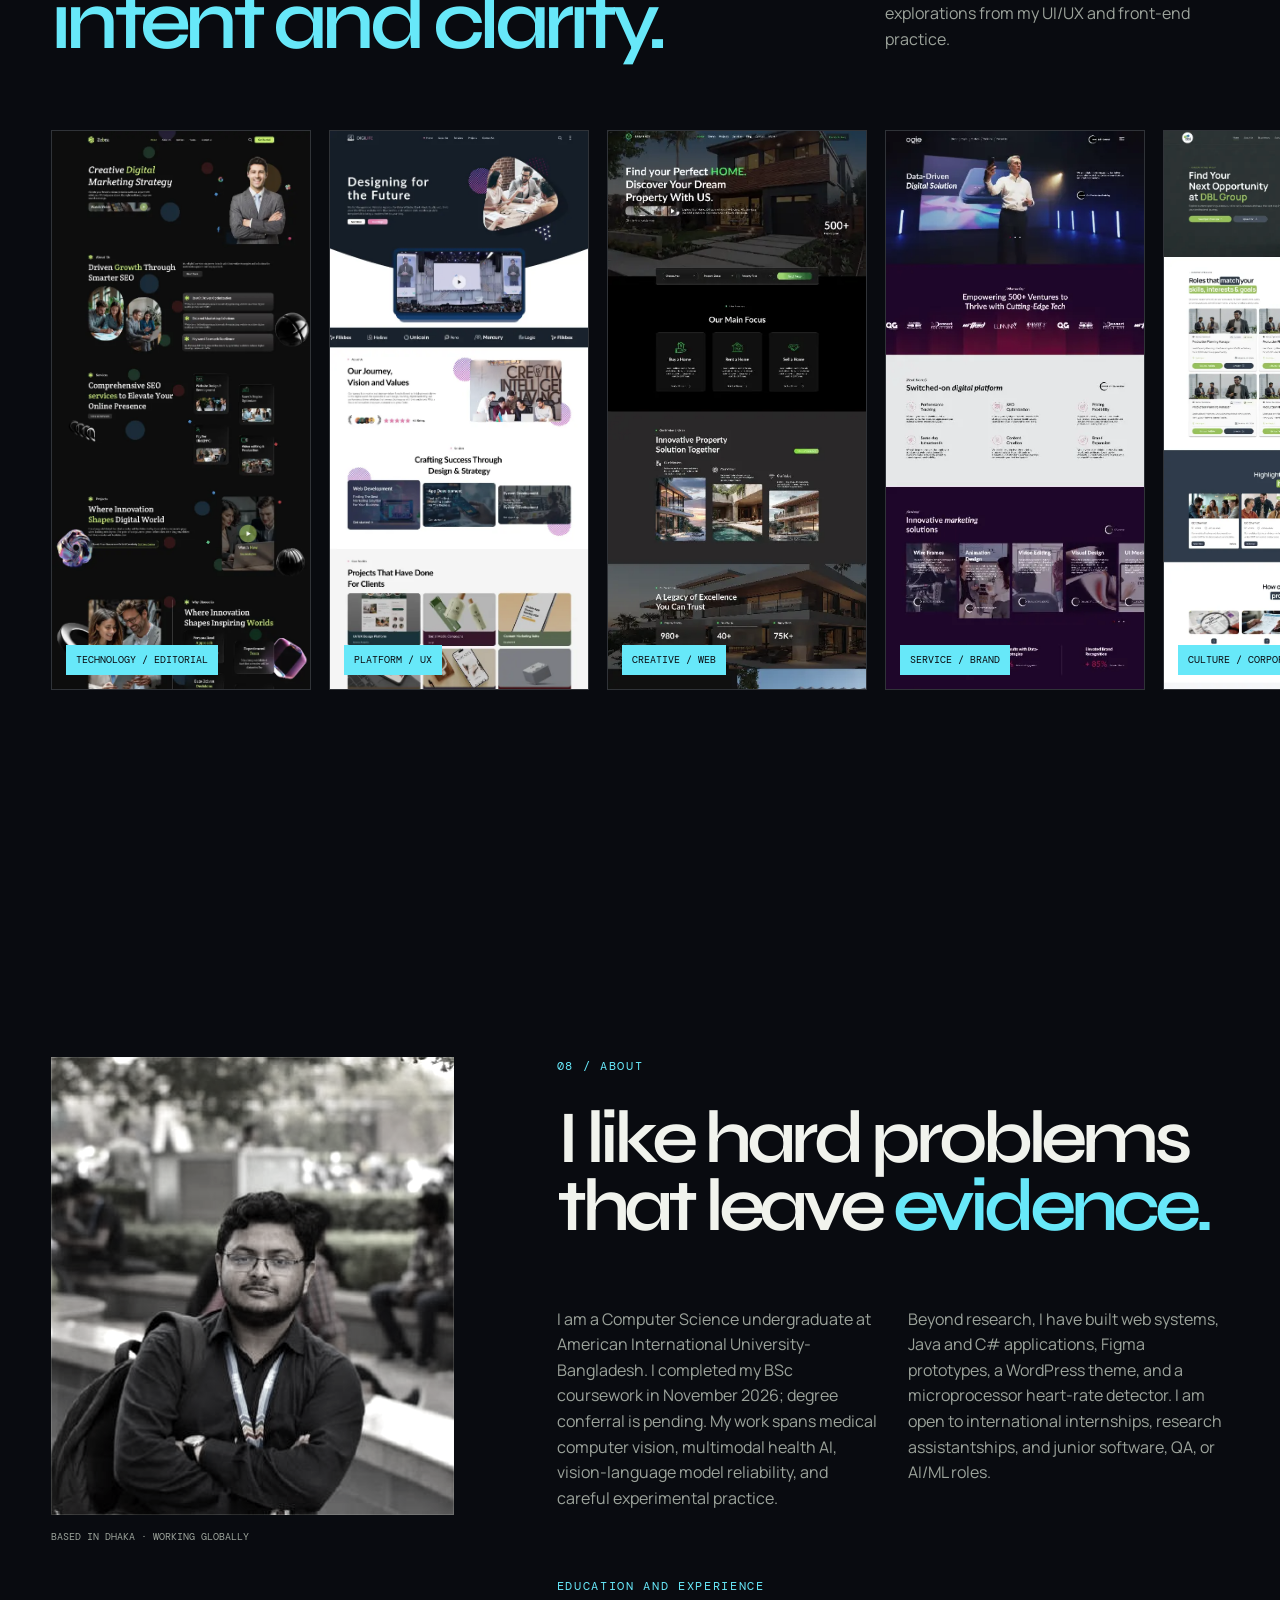
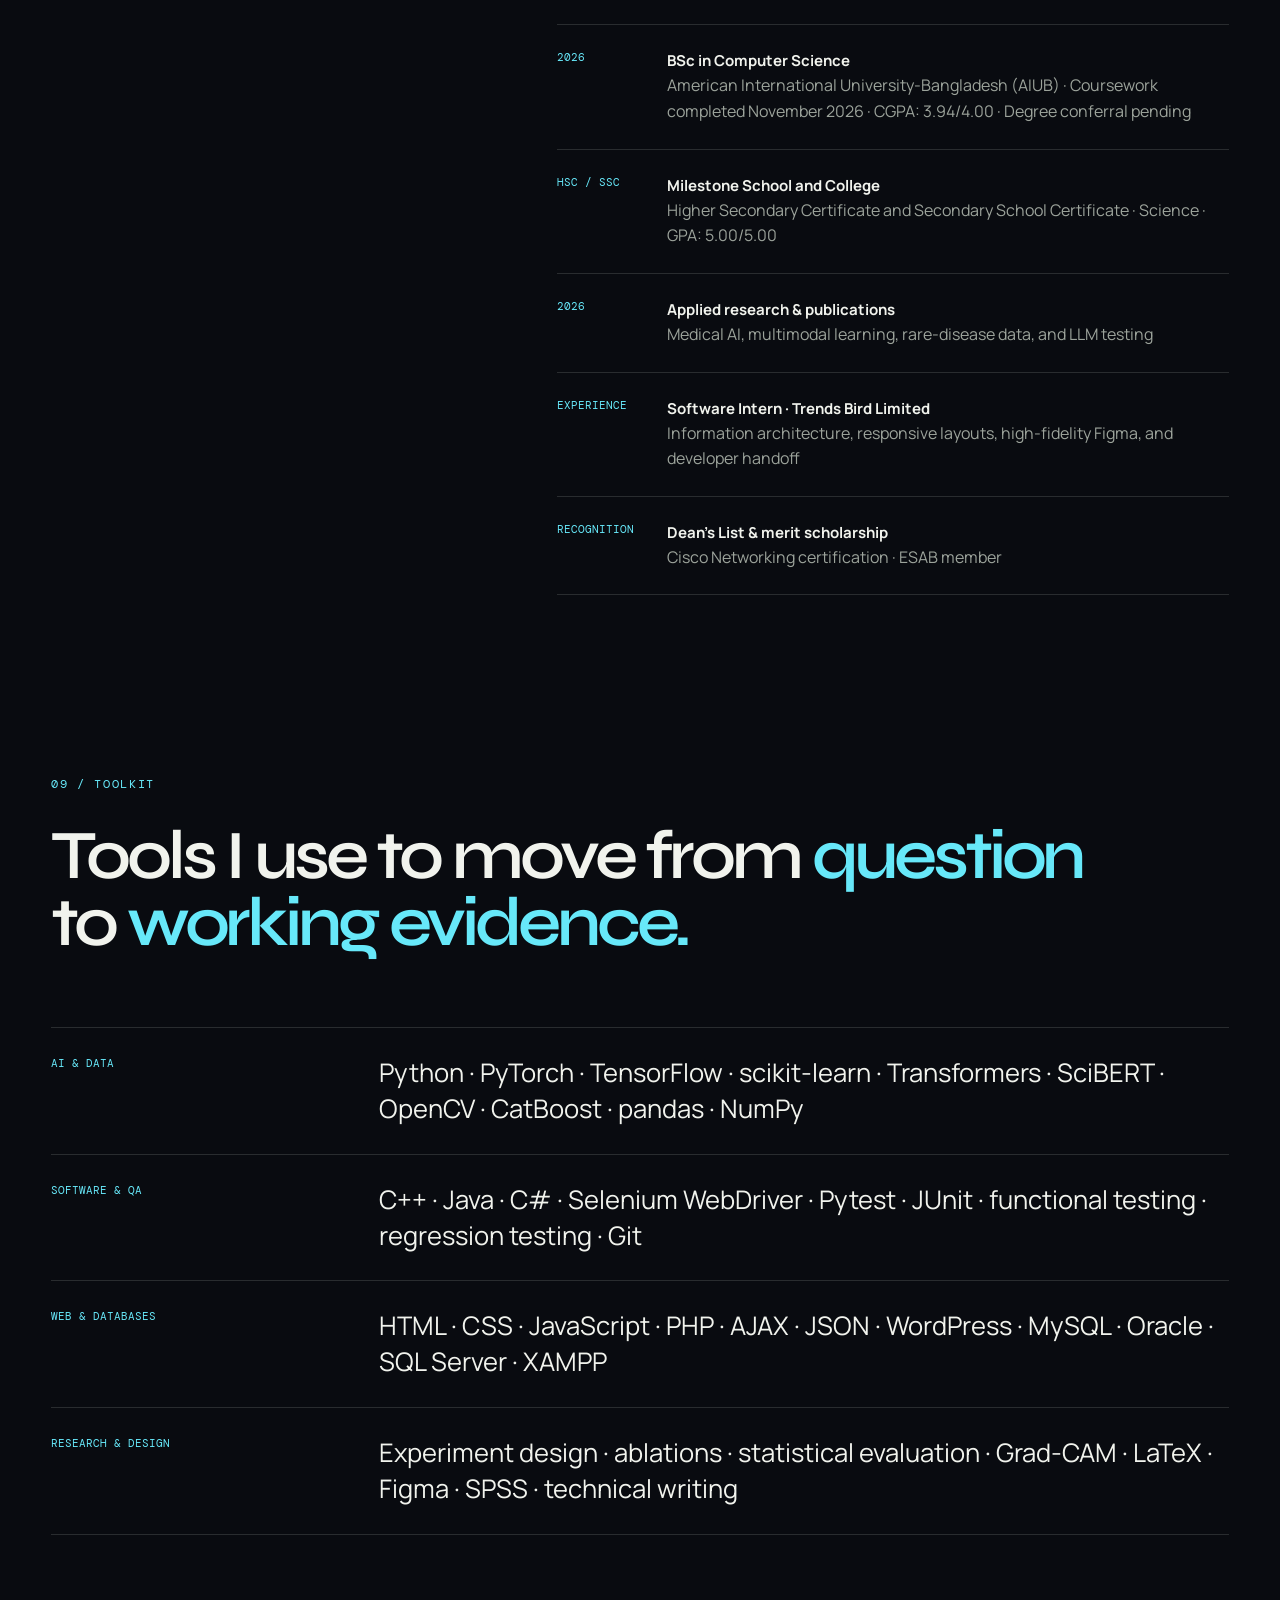
==== commit c903c6e1: "Feature INCISCOS acceptance certificate in portfolio" ====
--- a/index.html
+++ b/index.html
@@ -356,8 +356,8 @@
         <a class="publication reveal" href="https://github.com/pkhunter47/deeplabnet-liver-ultrasound" target="_blank" rel="noopener">
           <span class="publication__year">2026</span><div><small>IECBES 2026 · Accepted for presentation</small><h3>DeepLabNet: Lightweight Liver Ultrasound Segmentation via Haar Frequency Fusion and Entropy Guided Boundary Refinement</h3></div><b>Accepted ↗</b>
         </a>
-        <a class="publication reveal" href="https://github.com/pkhunter47/litetc-polypnet-b0" target="_blank" rel="noopener">
-          <span class="publication__year">2026</span><div><small>INCISCOS V 2026 · Accepted for presentation · Paper 65 · Quito, Nov 17–19</small><h3>Lightweight Boundary-Guided Colorectal Polyp Segmentation with Size-Aware Training</h3></div><b>Accepted ↗</b>
+        <a class="publication reveal" href="assets/evidence/INCISCOS-Paper-65-Acceptance.pdf" target="_blank" rel="noopener">
+          <span class="publication__year">2026</span><div><small>INCISCOS V 2026 · Accepted for presentation · Paper 65 · Quito, Nov 17–19</small><h3>Lightweight Boundary-Guided Colorectal Polyp Segmentation with Size-Aware Training</h3></div><b>Acceptance certificate ↗</b>
         </a>
         <div class="publication reveal">
           <span class="publication__year">2026</span><div><small>4th International Conference on Computing Advancements · Accepted</small><h3>Predicting Rare Disease Onset Categories Using Integrated Genetic, Epidemiological, and Graph-Based Features from Orphadata</h3></div><b>Accepted</b>
@@ -378,6 +378,10 @@
         <a class="evidence-card reveal tilt-card" href="assets/evidence/SPICSCON-Paper-338-Acceptance.pdf" target="_blank">
           <img src="assets/evidence/spicscon-paper-338.jpg" alt="SPICSCON 2026 Paper 338 record">
           <span><b>SPICSCON 2026</b><small>Paper 338 · PACFNet</small></span>
+        </a>
+        <a class="evidence-card reveal tilt-card" href="assets/evidence/INCISCOS-Paper-65-Acceptance.pdf" target="_blank" rel="noopener">
+          <img src="assets/evidence/inciscos-paper-65-acceptance.png" alt="INCISCOS V 2026 acceptance certificate for paper 65">
+          <span><b>INCISCOS V 2026</b><small>Paper 65 · Acceptance certificate ↗</small></span>
         </a>
         <a class="evidence-card reveal tilt-card" href="assets/evidence/Paper-Presenter-Certificate.pdf" target="_blank">
           <img src="assets/evidence/presenter-certificate.jpg" alt="Paper presenter certificate">
